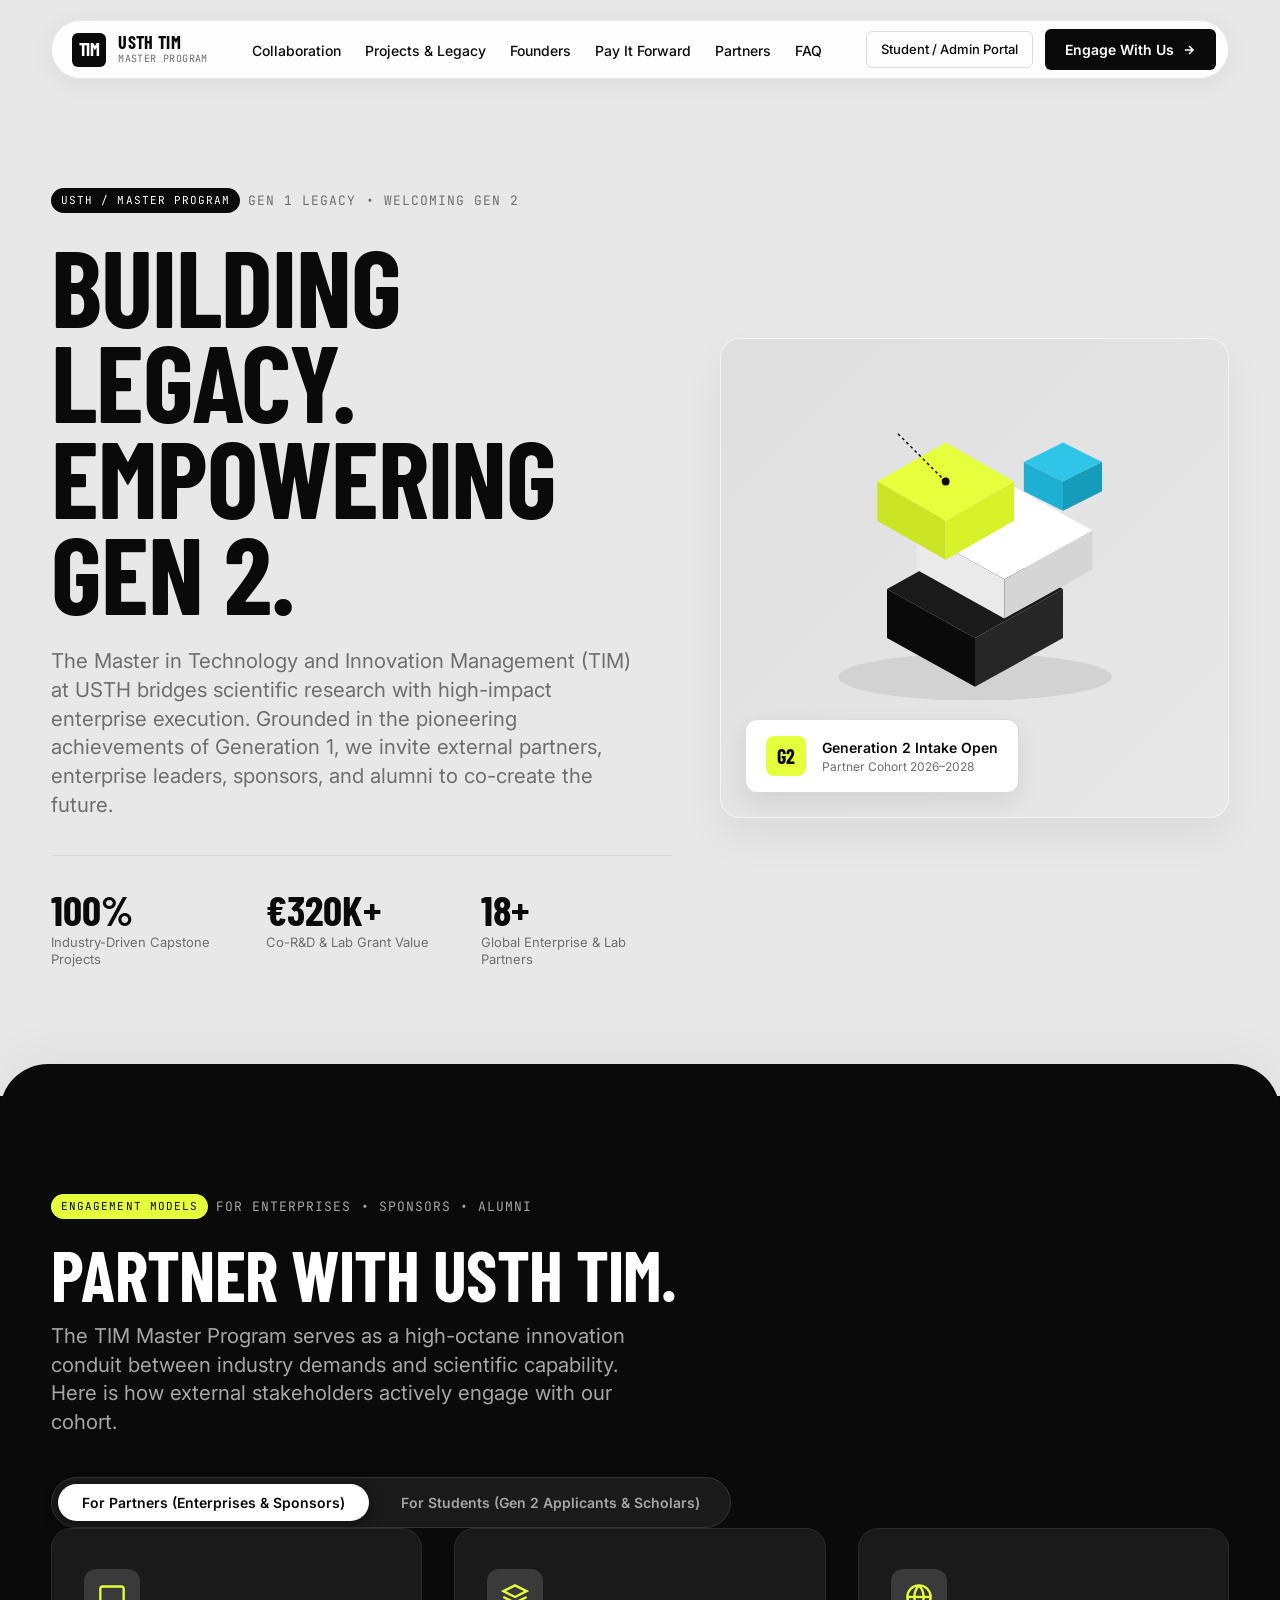
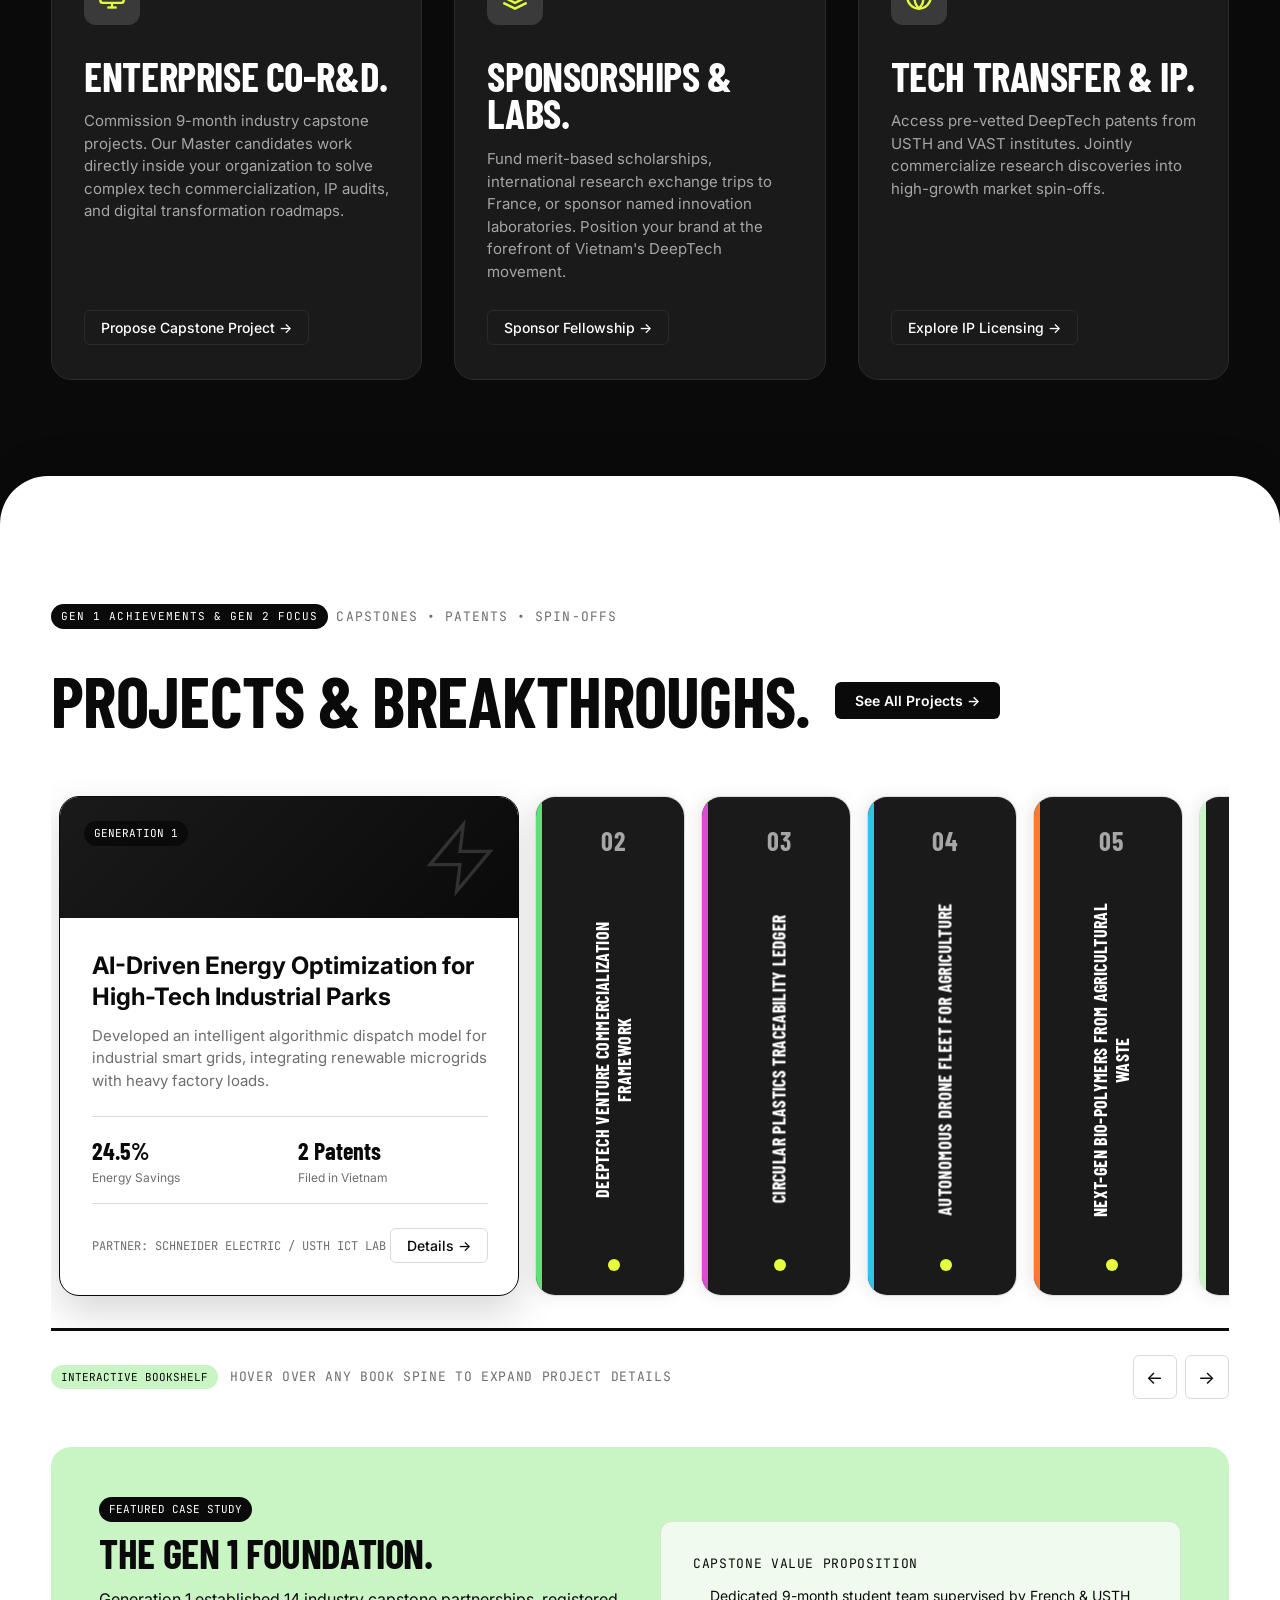
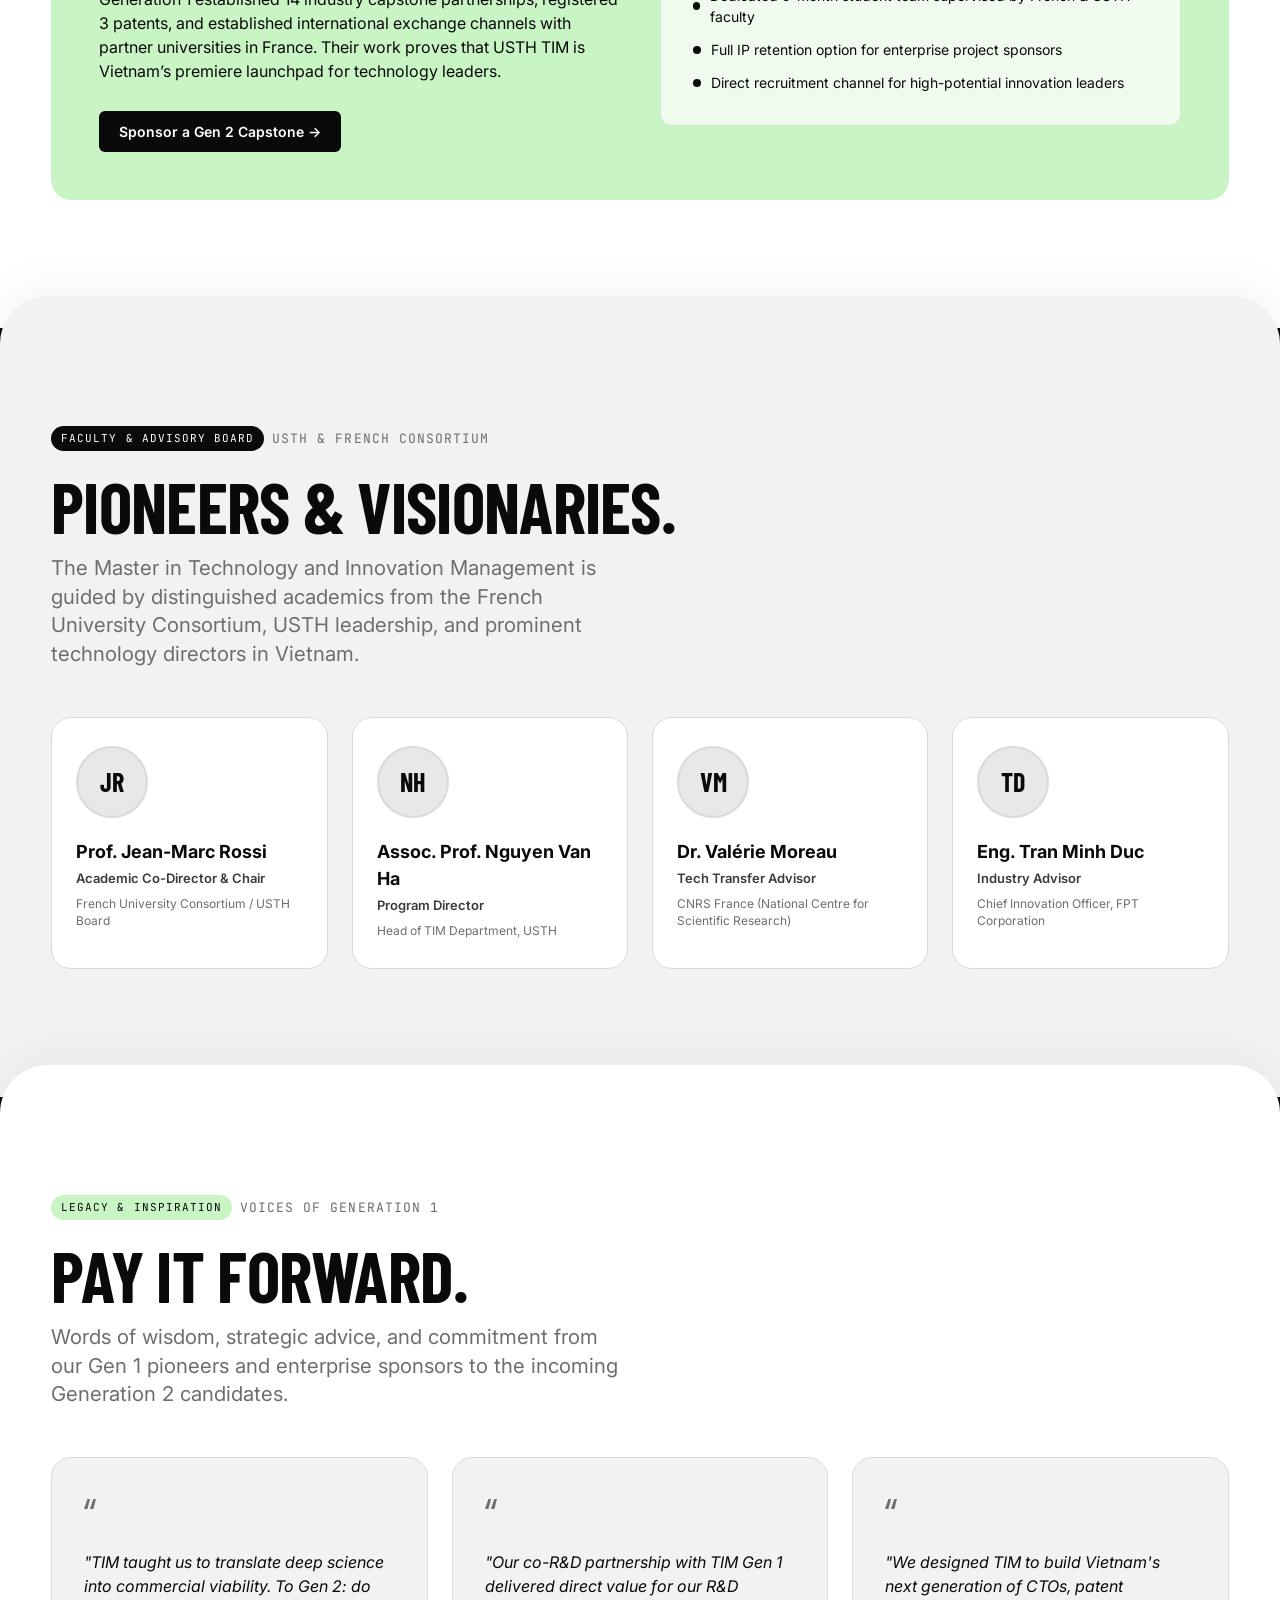
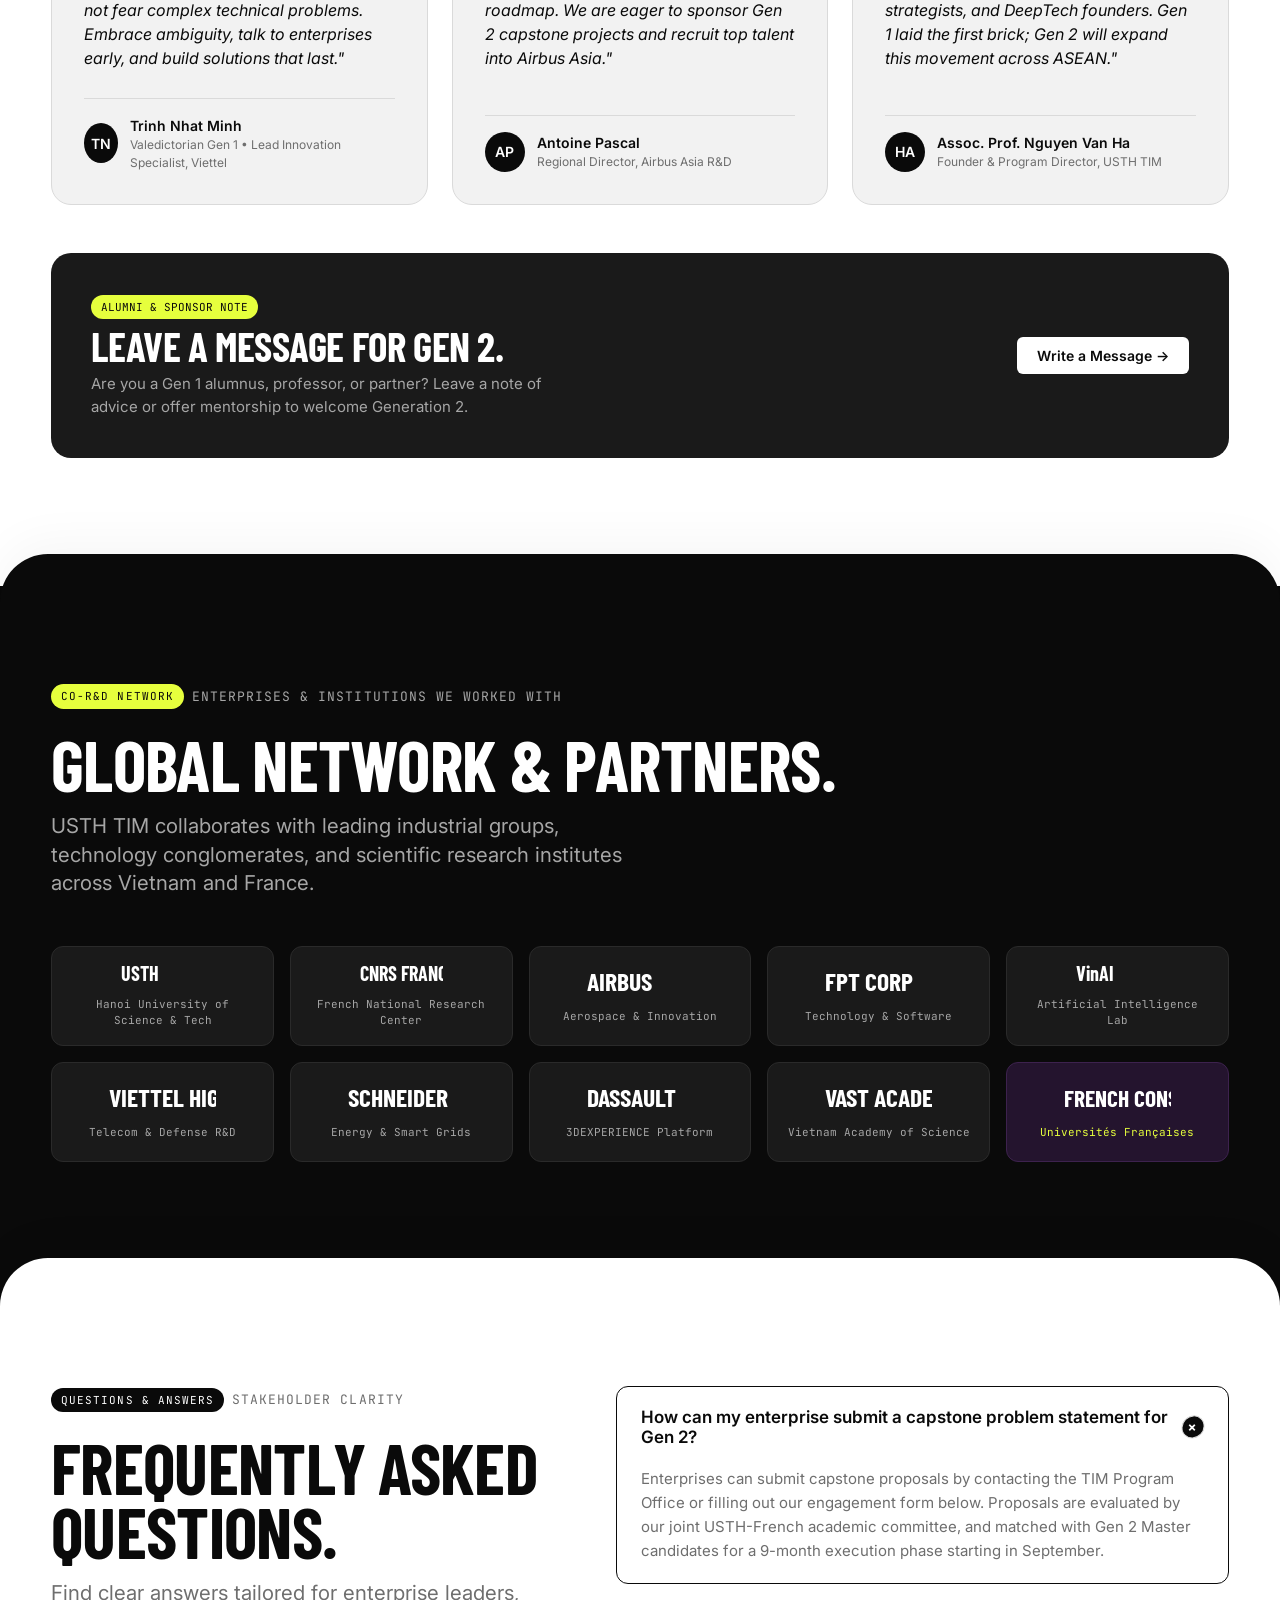
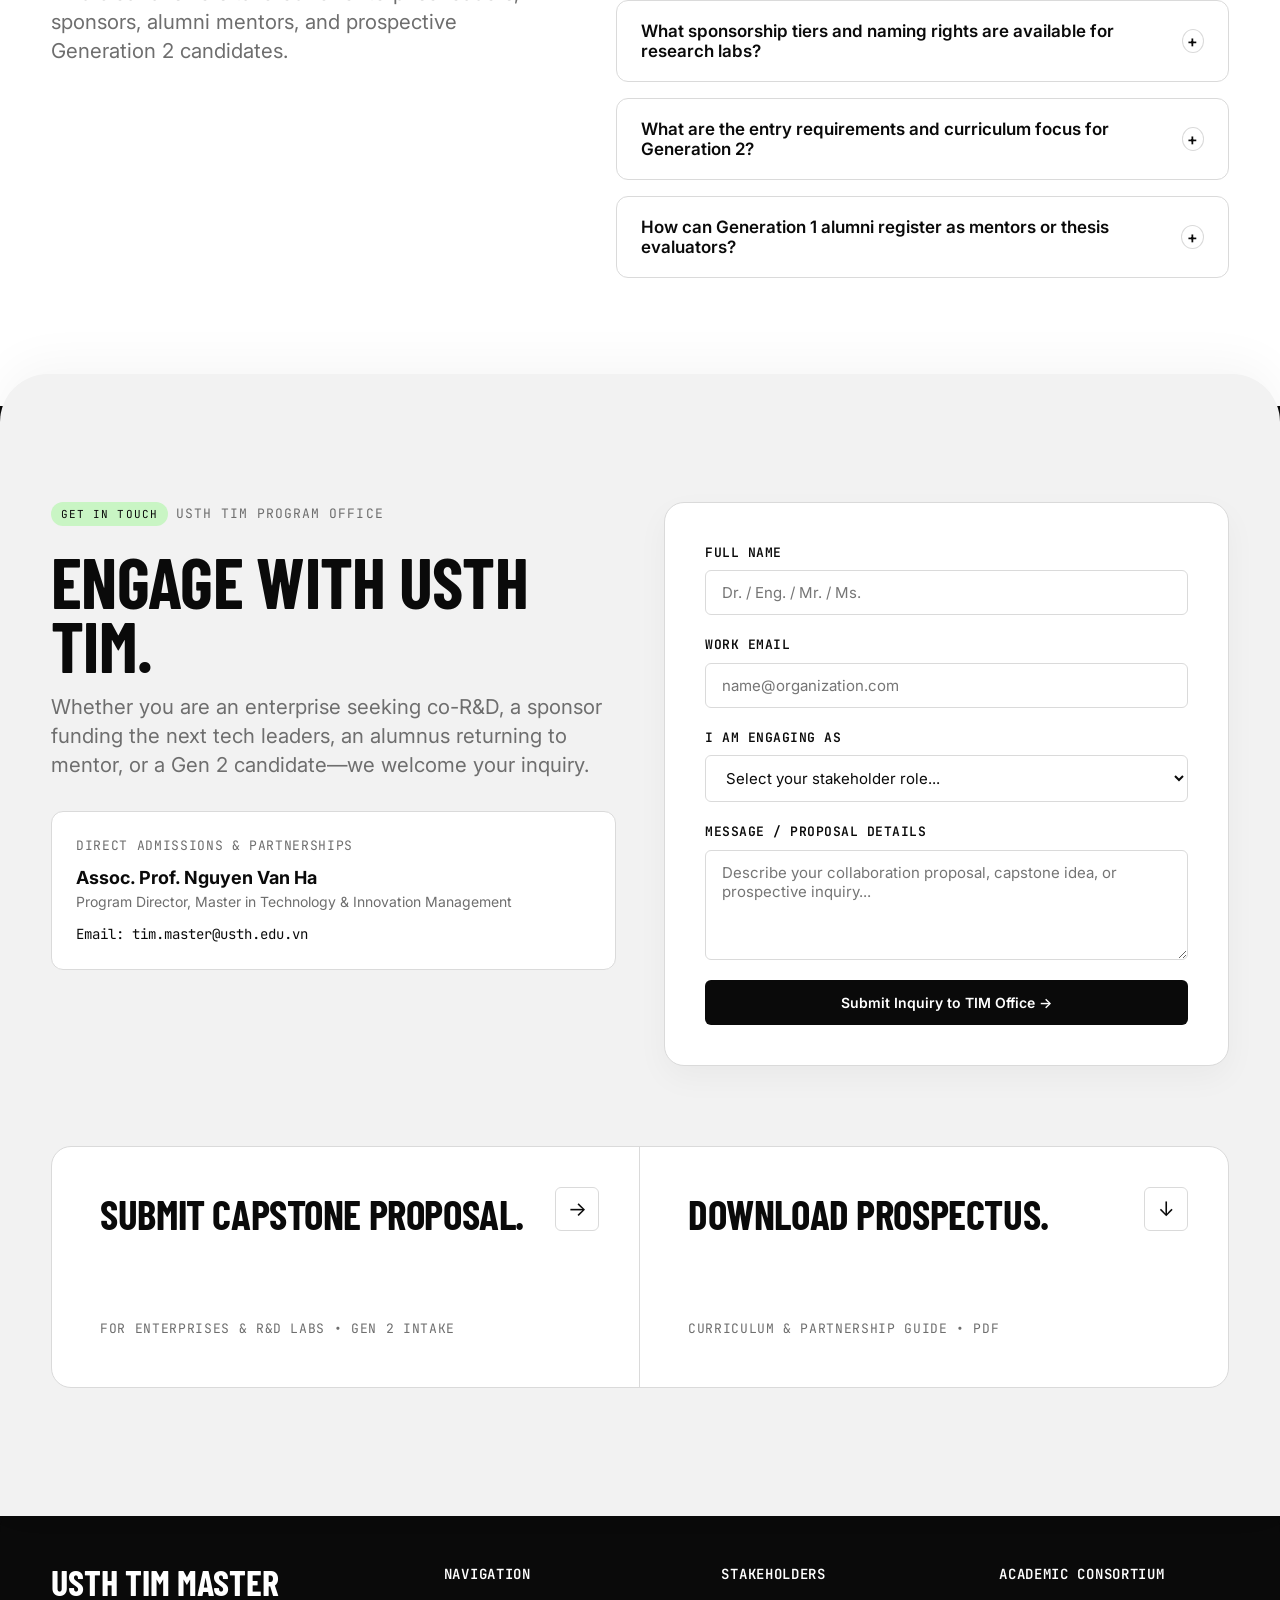
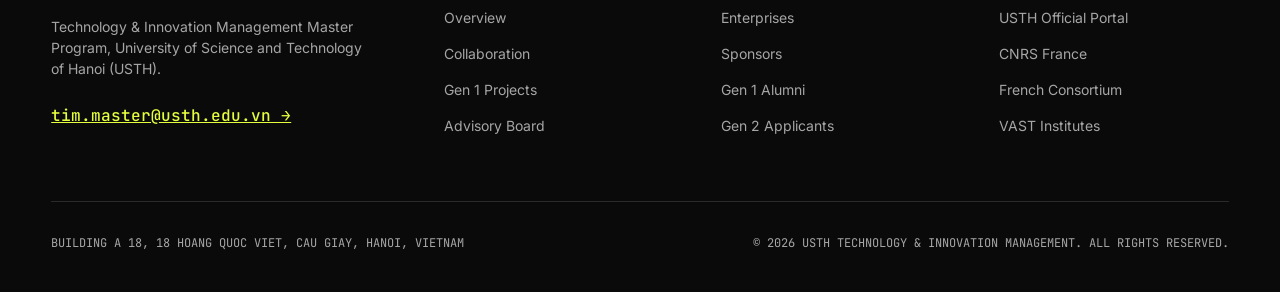
==== index.html @ 2256e933 "Initial commit" ====
<!DOCTYPE html>
<html lang="en">
<head>
  <meta charset="UTF-8">
  <meta name="viewport" content="width=device-width, initial-scale=1.0">
  <title>Technology & Innovation Management (TIM) | USTH Master Program</title>
  <meta name="description" content="Official portfolio of the Master in Technology and Innovation Management (TIM) at University of Science and Technology of Hanoi (USTH). Honoring Gen 1 legacy and welcoming Gen 2 partners, enterprises, sponsors, and alumni.">
  
  <!-- Fonts -->
  <link rel="preconnect" href="https://fonts.googleapis.com">
  <link rel="preconnect" href="https://fonts.gstatic.com" crossorigin>
  <link href="https://fonts.googleapis.com/css2?family=Barlow+Condensed:wght@700&family=Inter:wght@400;500;600;700&family=JetBrains+Mono:wght@400;500&display=swap" rel="stylesheet">
  
  <!-- Stylesheet -->
  <link rel="stylesheet" href="styles.css">
</head>
<body>

  <!-- Floating Navigation Header -->
  <header class="header-nav" id="mainHeader">
    <div class="nav-container">
      <a href="#hero" class="nav-brand">
        <div class="nav-brand-logo">TIM</div>
        <div class="nav-brand-text">
          <span class="nav-brand-title">USTH TIM</span>
          <span class="nav-brand-sub">MASTER PROGRAM</span>
        </div>
      </a>

      <nav>
        <ul class="nav-links">
          <li><a href="#collaboration">Collaboration</a></li>
          <li><a href="#projects">Projects & Legacy</a></li>
          <li><a href="#founders">Founders</a></li>
          <li><a href="#pay-it-forward">Pay It Forward</a></li>
          <li><a href="#partners">Partners</a></li>
          <li><a href="#faq">FAQ</a></li>
        </ul>
      </nav>

      <div class="nav-right-actions" style="display: flex; align-items: center; gap: 12px;">
        <a href="/login" class="btn-outlined nav-portal-btn" id="portalLoginBtn" style="font-size: 13px; padding: 8px 14px;">
          <span>Student / Admin Portal</span>
        </a>

        <a href="#contact" class="btn-primary">
          <span>Engage With Us</span>
          <svg width="14" height="14" viewBox="0 0 24 24" fill="none" stroke="currentColor" stroke-width="2.5"><path d="M5 12h14M12 5l7 7-7 7"/></svg>
        </a>
      </div>

      <button class="nav-mobile-toggle" aria-label="Toggle Navigation">
        <span></span>
        <span></span>
        <span></span>
      </button>
    </div>
  </header>

  <main class="sheet-wrapper">

    <!-- ==========================================
         SECTION 1: HERO (Sheet Canvas)
         ========================================== -->
    <section class="sheet sheet-canvas" id="hero">
      <div class="container">
        <div class="hero-grid">
          <div class="hero-content">
            <div class="section-meta">
              <span class="badge-tag">USTH / MASTER PROGRAM</span>
              <span>GEN 1 LEGACY &bull; WELCOMING GEN 2</span>
            </div>

            <h1 class="display-xl hero-title">
              BUILDING LEGACY.<br>
              EMPOWERING GEN 2.
            </h1>

            <p class="lead-text hero-lead">
              The Master in Technology and Innovation Management (TIM) at USTH bridges scientific research with high-impact enterprise execution. Grounded in the pioneering achievements of Generation 1, we invite external partners, enterprise leaders, sponsors, and alumni to co-create the future.
            </p>

            <div class="hero-stats-row">
              <div class="stat-item">
                <span class="stat-number">100%</span>
                <span class="stat-label">Industry-Driven Capstone Projects</span>
              </div>
              <div class="stat-item">
                <span class="stat-number">€320K+</span>
                <span class="stat-label">Co-R&D & Lab Grant Value</span>
              </div>
              <div class="stat-item">
                <span class="stat-number">18+</span>
                <span class="stat-label">Global Enterprise & Lab Partners</span>
              </div>
            </div>
          </div>

          <!-- Hero 3D Graphic Canvas / Visual Render -->
          <div class="hero-visual-wrapper">
            <div class="hero-visual-card">
              <div class="hero-art-container">
                <svg width="340" height="340" viewBox="0 0 400 400" fill="none" xmlns="http://www.w3.org/2000/svg">
                  <!-- Abstract 3D Isometric Geometric Composition -->
                  <g transform="translate(200, 190) scale(1.15)">
                    <!-- Base Shadow -->
                    <ellipse cx="0" cy="110" rx="140" ry="24" fill="#D2D2D2"/>
                    
                    <!-- Cube 1 (Dark Ink Base) -->
                    <path d="M-90 20 L0 70 L90 20 L0 -30 Z" fill="#1A1A1A"/>
                    <path d="M-90 20 L0 70 L0 120 L-90 70 Z" fill="#0A0A0A"/>
                    <path d="M0 70 L90 20 L90 70 L0 120 Z" fill="#262626"/>

                    <!-- Cube 2 (Mid White Layer) -->
                    <path d="M-60 -40 L30 10 L120 -40 L30 -90 Z" fill="#FFFFFF"/>
                    <path d="M-60 -40 L30 10 L30 50 L-60 0 Z" fill="#EAEAEA"/>
                    <path d="M30 10 L120 -40 L120 0 L30 50 Z" fill="#D5D5D5"/>

                    <!-- Accent Cube 3 (Signal Neon Highlight) -->
                    <path d="M-100 -90 L-30 -50 L40 -90 L-30 -130 Z" fill="#E6FF3D"/>
                    <path d="M-100 -90 L-30 -50 L-30 -10 L-100 -50 Z" fill="#CBE524"/>
                    <path d="M-30 -50 L40 -90 L40 -50 L-30 -10 Z" fill="#D8F22A"/>

                    <!-- Small Accent Sphere/Cube (Cyan Render Accent) -->
                    <path d="M50 -110 L90 -90 L130 -110 L90 -130 Z" fill="#2EC5E8"/>
                    <path d="M50 -110 L90 -90 L90 -60 L50 -80 Z" fill="#1EB0D2"/>
                    <path d="M90 -90 L130 -110 L130 -80 L90 -60 Z" fill="#169CBB"/>

                    <!-- Floating Indicator Lines -->
                    <circle cx="-30" cy="-90" r="4" fill="#0A0A0A"/>
                    <line x1="-30" y1="-90" x2="-80" y2="-140" stroke="#0A0A0A" stroke-width="1.5" stroke-dasharray="3 3"/>
                  </g>
                </svg>
              </div>

              <div class="hero-floating-badge">
                <div class="badge-icon">G2</div>
                <div>
                  <div class="badge-text-title">Generation 2 Intake Open</div>
                  <div class="badge-text-sub">Partner Cohort 2026–2028</div>
                </div>
              </div>
            </div>
          </div>
        </div>
      </div>
    </section>

    <!-- ==========================================
         SECTION 2: COLLABORATION & PARTNERSHIP (Dark Sheet)
         ========================================== -->
    <section class="sheet sheet-dark" id="collaboration">
      <div class="container">
        <div class="collab-header">
          <div class="section-meta section-meta-dark">
            <span class="badge-tag badge-tag-signal">ENGAGEMENT MODELS</span>
            <span>FOR ENTERPRISES &bull; SPONSORS &bull; ALUMNI</span>
          </div>

          <h2 class="display-l">
            PARTNER WITH USTH TIM.
          </h2>

          <p class="lead-text lead-text-dark" style="margin-top: 16px;">
            The TIM Master Program serves as a high-octane innovation conduit between industry demands and scientific capability. Here is how external stakeholders actively engage with our cohort.
          </p>
        </div>

          <div class="collab-tabs-container">
            <div class="collab-tabs-wrapper">
              <button class="collab-tab-btn active" data-panel="collabPanelPartner">For Partners (Enterprises & Sponsors)</button>
              <button class="collab-tab-btn" data-panel="collabPanelStudent">For Students (Gen 2 Applicants & Scholars)</button>
            </div>
          </div>
        </div>

        <!-- Panel 1: For Partners -->
        <div class="collab-grid collab-panel" id="collabPanelPartner" style="display: grid;">
          <!-- Card 1 -->
          <div class="capability-card">
            <div>
              <div class="capability-icon-box">
                <svg width="28" height="28" viewBox="0 0 24 24" fill="none" stroke="currentColor" stroke-width="2"><rect x="2" y="3" width="20" height="14" rx="2"/><line x1="8" y1="21" x2="16" y2="21"/><line x1="12" y1="17" x2="12" y2="21"/></svg>
              </div>
              <h3 class="display-m capability-title">ENTERPRISE CO-R&D.</h3>
              <p class="capability-desc">
                Commission 9-month industry capstone projects. Our Master candidates work directly inside your organization to solve complex tech commercialization, IP audits, and digital transformation roadmaps.
              </p>
            </div>
            <div class="capability-action">
              <a href="#contact" class="btn-outlined btn-outlined-dark">Propose Capstone Project &rarr;</a>
            </div>
          </div>

          <!-- Card 2 -->
          <div class="capability-card">
            <div>
              <div class="capability-icon-box">
                <svg width="28" height="28" viewBox="0 0 24 24" fill="none" stroke="currentColor" stroke-width="2"><path d="M12 2L2 7l10 5 10-5-10-5zM2 17l10 5 10-5M2 12l10 5 10-5"/></svg>
              </div>
              <h3 class="display-m capability-title">SPONSORSHIPS & LABS.</h3>
              <p class="capability-desc">
                Fund merit-based scholarships, international research exchange trips to France, or sponsor named innovation laboratories. Position your brand at the forefront of Vietnam's DeepTech movement.
              </p>
            </div>
            <div class="capability-action">
              <a href="#contact" class="btn-outlined btn-outlined-dark">Sponsor Fellowship &rarr;</a>
            </div>
          </div>

          <!-- Card 3 -->
          <div class="capability-card">
            <div>
              <div class="capability-icon-box">
                <svg width="28" height="28" viewBox="0 0 24 24" fill="none" stroke="currentColor" stroke-width="2"><circle cx="12" cy="12" r="10"/><path d="M12 2a14.5 14.5 0 0 0 0 20 14.5 14.5 0 0 0 0-20"/><line x1="2" y1="12" x2="22" y2="12"/></svg>
              </div>
              <h3 class="display-m capability-title">TECH TRANSFER & IP.</h3>
              <p class="capability-desc">
                Access pre-vetted DeepTech patents from USTH and VAST institutes. Jointly commercialize research discoveries into high-growth market spin-offs.
              </p>
            </div>
            <div class="capability-action">
              <a href="#contact" class="btn-outlined btn-outlined-dark">Explore IP Licensing &rarr;</a>
            </div>
          </div>
        </div>

        <!-- Panel 2: For Students -->
        <div class="collab-grid collab-panel" id="collabPanelStudent" style="display: none;">
          <!-- Card 1 -->
          <div class="capability-card">
            <div>
              <div class="capability-icon-box" style="color: var(--mint);">
                <svg width="28" height="28" viewBox="0 0 24 24" fill="none" stroke="currentColor" stroke-width="2"><path d="M22 10v6M2 10l10-5 10 5-10 5z"/><path d="M6 12v5c3 3 9 3 12 0v-5"/></svg>
              </div>
              <h3 class="display-m capability-title">FRENCH DUAL CURRICULUM.</h3>
              <p class="capability-desc">
                Study a 2-year Master of Science taught 100% in English by world-class professors from USTH and the French University Consortium, with exchange semesters in France.
              </p>
            </div>
            <div class="capability-action">
              <a href="#contact" class="btn-outlined btn-outlined-dark">View Gen 2 Curriculum &rarr;</a>
            </div>
          </div>

          <!-- Card 2 -->
          <div class="capability-card">
            <div>
              <div class="capability-icon-box" style="color: var(--mint);">
                <svg width="28" height="28" viewBox="0 0 24 24" fill="none" stroke="currentColor" stroke-width="2"><rect x="2" y="7" width="20" height="14" rx="2" ry="2"/><path d="M16 21V5a2 2 0 0 0-2-2h-4a2 2 0 0 0-2 2v16"/></svg>
              </div>
              <h3 class="display-m capability-title">9-MONTH PAID CAPSTONE.</h3>
              <p class="capability-desc">
                Gain real industrial execution experience. Every Master candidate is placed inside a partner enterprise (Airbus, VinAI, Viettel, Schneider) with competitive stipend & thesis support.
              </p>
            </div>
            <div class="capability-action">
              <a href="#contact" class="btn-outlined btn-outlined-dark">Apply for Gen 2 Intake &rarr;</a>
            </div>
          </div>

          <!-- Card 3 -->
          <div class="capability-card">
            <div>
              <div class="capability-icon-box" style="color: var(--mint);">
                <svg width="28" height="28" viewBox="0 0 24 24" fill="none" stroke="currentColor" stroke-width="2"><path d="M17 21v-2a4 4 0 0 0-4-4H5a4 4 0 0 0-4 4v2"/><circle cx="9" cy="7" r="4"/><path d="M23 21v-2a4 4 0 0 0-3-3.87"/><path d="M16 3.13a4 4 0 0 1 0 7.75"/></svg>
              </div>
              <h3 class="display-m capability-title">GEN 1 MENTOR NETWORK.</h3>
              <p class="capability-desc">
                Receive 1-on-1 guidance from Gen 1 pioneers who are now Senior Innovation Managers, CTOs, and DeepTech Spin-off Founders across ASEAN.
              </p>
            </div>
            <div class="capability-action">
              <a href="#pay-it-forward" class="btn-outlined btn-outlined-dark">Connect With Alumni &rarr;</a>
            </div>
          </div>
        </div>
      </div>
    </section>

    <!-- ==========================================
         SECTION 3: PROJECTS & ACHIEVEMENTS (Surface Sheet)
         ========================================== -->
    <section class="sheet sheet-surface" id="projects">
      <div class="container">
        <div class="projects-header">
          <div class="section-meta">
            <span class="badge-tag">GEN 1 ACHIEVEMENTS & GEN 2 FOCUS</span>
            <span>CAPSTONES &bull; PATENTS &bull; SPIN-OFFS</span>
          </div>

          <div class="projects-top-bar">
            <div class="title-with-btn">
              <h2 class="display-l">PROJECTS & BREAKTHROUGHS.</h2>
              <button class="btn-primary" id="seeAllProjectsBtn">See All Projects &rarr;</button>
            </div>
          </div>
        </div>

        <div class="bookshelf-wrapper">
          <div class="bookshelf-carousel" id="projectsCarousel">
            <!-- Spine Card 1 (Open by default) -->
            <div class="spine-card spine-card-1 expanded">
              <div class="spine-collapsed-view">
                <span class="spine-num">01</span>
                <span class="spine-title-vertical">AI-DRIVEN ENERGY OPTIMIZATION FOR INDUSTRIAL PARKS</span>
                <span class="spine-badge-dot"></span>
              </div>
              <div class="spine-expanded-content">
                <div class="project-banner project-banner-1">
                  <span class="badge-tag project-gen-pill">GENERATION 1</span>
                  <div class="project-banner-graphic">
                    <svg width="80" height="80" viewBox="0 0 24 24" fill="none" stroke="currentColor" stroke-width="1"><path d="M13 2L3 14h9l-1 8 10-12h-9l1-8z"/></svg>
                  </div>
                </div>
                <div class="project-body">
                  <h3 class="project-title">AI-Driven Energy Optimization for High-Tech Industrial Parks</h3>
                  <p class="project-desc">
                    Developed an intelligent algorithmic dispatch model for industrial smart grids, integrating renewable microgrids with heavy factory loads.
                  </p>
                  
                  <div class="project-metrics-grid">
                    <div>
                      <div class="p-metric-val">24.5%</div>
                      <div class="p-metric-lbl">Energy Savings</div>
                    </div>
                    <div>
                      <div class="p-metric-val">2 Patents</div>
                      <div class="p-metric-lbl">Filed in Vietnam</div>
                    </div>
                  </div>

                  <div class="project-footer">
                    <span class="partner-tag">PARTNER: SCHNEIDER ELECTRIC / USTH ICT LAB</span>
                    <button class="btn-outlined open-modal-btn" data-project="p1">Details &rarr;</button>
                  </div>
                </div>
              </div>
            </div>

            <!-- Spine Card 2 -->
            <div class="spine-card spine-card-2">
              <div class="spine-collapsed-view">
                <span class="spine-num">02</span>
                <span class="spine-title-vertical">DEEPTECH VENTURE COMMERCIALIZATION FRAMEWORK</span>
                <span class="spine-badge-dot"></span>
              </div>
              <div class="spine-expanded-content">
                <div class="project-banner project-banner-2">
                  <span class="badge-tag project-gen-pill">GENERATION 1</span>
                  <div class="project-banner-graphic">
                    <svg width="80" height="80" viewBox="0 0 24 24" fill="none" stroke="currentColor" stroke-width="1"><polygon points="12 2 2 7 12 12 22 7 12 2"/><polyline points="2 17 12 22 22 17"/><polyline points="2 12 12 17 22 12"/></svg>
                  </div>
                </div>
                <div class="project-body">
                  <h3 class="project-title">DeepTech Venture Commercialization Framework for VAST Research</h3>
                  <p class="project-desc">
                    Created a standardized tech transfer valuation and license structuring framework for early-stage materials science spin-offs from VAST institutes.
                  </p>
                  
                  <div class="project-metrics-grid">
                    <div>
                      <div class="p-metric-val">$150,000</div>
                      <div class="p-metric-lbl">Seed Funding Raised</div>
                    </div>
                    <div>
                      <div class="p-metric-val">3 Spin-offs</div>
                      <div class="p-metric-lbl">Structured & Launched</div>
                    </div>
                  </div>

                  <div class="project-footer">
                    <span class="partner-tag">PARTNER: VINAI & VAST ACADEMY</span>
                    <button class="btn-outlined open-modal-btn" data-project="p2">Details &rarr;</button>
                  </div>
                </div>
              </div>
            </div>

            <!-- Spine Card 3 -->
            <div class="spine-card spine-card-3">
              <div class="spine-collapsed-view">
                <span class="spine-num">03</span>
                <span class="spine-title-vertical">CIRCULAR PLASTICS TRACEABILITY LEDGER</span>
                <span class="spine-badge-dot"></span>
              </div>
              <div class="spine-expanded-content">
                <div class="project-banner project-banner-3">
                  <span class="badge-tag project-gen-pill">GENERATION 1</span>
                  <div class="project-banner-graphic">
                    <svg width="80" height="80" viewBox="0 0 24 24" fill="none" stroke="currentColor" stroke-width="1"><rect x="2" y="7" width="20" height="14" rx="2" ry="2"/><path d="M16 21V5a2 2 0 0 0-2-2h-4a2 2 0 0 0-2 2v16"/></svg>
                  </div>
                </div>
                <div class="project-body">
                  <h3 class="project-title">Circular Plastics Traceability & Supply Chain Ledger</h3>
                  <p class="project-desc">
                    Architected an end-to-end QR/RFID digital passport system to trace post-consumer recycled plastic streams across FMCG supply chains.
                  </p>
                  
                  <div class="project-metrics-grid">
                    <div>
                      <div class="p-metric-val">4 Pilots</div>
                      <div class="p-metric-lbl">Deployed in FMCG Plants</div>
                    </div>
                    <div>
                      <div class="p-metric-val">100%</div>
                      <div class="p-metric-lbl">Audit Transparency</div>
                    </div>
                  </div>

                  <div class="project-footer">
                    <span class="partner-tag">PARTNER: UNILEVER VIETNAM</span>
                    <button class="btn-outlined open-modal-btn" data-project="p3">Details &rarr;</button>
                  </div>
                </div>
              </div>
            </div>

            <!-- Spine Card 4 -->
            <div class="spine-card spine-card-4">
              <div class="spine-collapsed-view">
                <span class="spine-num">04</span>
                <span class="spine-title-vertical">AUTONOMOUS DRONE FLEET FOR AGRICULTURE</span>
                <span class="spine-badge-dot spine-badge-dot-signal"></span>
              </div>
              <div class="spine-expanded-content">
                <div class="project-banner project-banner-4">
                  <span class="badge-tag badge-tag-mint project-gen-pill">GEN 2 FOCUS AREA</span>
                  <div class="project-banner-graphic">
                    <svg width="80" height="80" viewBox="0 0 24 24" fill="none" stroke="currentColor" stroke-width="1"><circle cx="12" cy="12" r="10"/><path d="M12 2a14.5 14.5 0 0 0 0 20 14.5 14.5 0 0 0 0-20"/><line x1="2" y1="12" x2="22" y2="12"/></svg>
                  </div>
                </div>
                <div class="project-body">
                  <h3 class="project-title">Autonomous Drone Fleet Management for Precision Agriculture</h3>
                  <p class="project-desc">
                    Target Gen 2 Capstone: Building a low-latency edge AI aerial survey system for crop health diagnostics in collaboration with USTH-CNRS Joint Lab.
                  </p>
                  
                  <div class="project-metrics-grid">
                    <div>
                      <div class="p-metric-val">OPEN</div>
                      <div class="p-metric-lbl">Enterprise Co-Sponsorship</div>
                    </div>
                    <div>
                      <div class="p-metric-val">2026-2027</div>
                      <div class="p-metric-lbl">Gen 2 Execution</div>
                    </div>
                  </div>

                  <div class="project-footer">
                    <span class="partner-tag">PARTNER: USTH & CNRS JOINT LAB</span>
                    <button class="btn-outlined open-modal-btn" data-project="p4">Details &rarr;</button>
                  </div>
                </div>
              </div>
            </div>

            <!-- Spine Card 5 -->
            <div class="spine-card spine-card-5">
              <div class="spine-collapsed-view">
                <span class="spine-num">05</span>
                <span class="spine-title-vertical">NEXT-GEN BIO-POLYMERS FROM AGRICULTURAL WASTE</span>
                <span class="spine-badge-dot"></span>
              </div>
              <div class="spine-expanded-content">
                <div class="project-banner project-banner-2">
                  <span class="badge-tag project-gen-pill">GENERATION 1</span>
                  <div class="project-banner-graphic">
                    <svg width="80" height="80" viewBox="0 0 24 24" fill="none" stroke="currentColor" stroke-width="1"><path d="M12 22s8-4 8-10V5l-8-3-8 3v7c0 6 8 10 8 10z"/></svg>
                  </div>
                </div>
                <div class="project-body">
                  <h3 class="project-title">Next-Gen Bio-Polymers from Agricultural Waste Streams</h3>
                  <p class="project-desc">
                    Scaled a green chemistry extraction protocol converting rice husk ash into bio-silica nanocomposites for eco-friendly electronics packaging.
                  </p>
                  
                  <div class="project-metrics-grid">
                    <div>
                      <div class="p-metric-val">3 Patents</div>
                      <div class="p-metric-lbl">International PCT Filings</div>
                    </div>
                    <div>
                      <div class="p-metric-val">€80,000</div>
                      <div class="p-metric-lbl">France R&D Grant</div>
                    </div>
                  </div>

                  <div class="project-footer">
                    <span class="partner-tag">PARTNER: CNRS & USTH GREEN LAB</span>
                    <button class="btn-outlined open-modal-btn" data-project="p5">Details &rarr;</button>
                  </div>
                </div>
              </div>
            </div>

            <!-- Spine Card 6 -->
            <div class="spine-card spine-card-6">
              <div class="spine-collapsed-view">
                <span class="spine-num">06</span>
                <span class="spine-title-vertical">QUANTUM-SAFE ENCRYPTION FOR SMART GRIDS</span>
                <span class="spine-badge-dot spine-badge-dot-signal"></span>
              </div>
              <div class="spine-expanded-content">
                <div class="project-banner project-banner-1">
                  <span class="badge-tag badge-tag-mint project-gen-pill">GEN 2 FOCUS AREA</span>
                  <div class="project-banner-graphic">
                    <svg width="80" height="80" viewBox="0 0 24 24" fill="none" stroke="currentColor" stroke-width="1"><rect x="3" y="11" width="18" height="11" rx="2" ry="2"/><path d="M7 11V7a5 5 0 0 1 10 0v4"/></svg>
                  </div>
                </div>
                <div class="project-body">
                  <h3 class="project-title">Quantum-Safe Encryption for Smart Grid Infrastructure</h3>
                  <p class="project-desc">
                    Target Gen 2 Capstone: Implementing post-quantum cryptographic primitives on industrial SCADA networks in partnership with Viettel High Tech.
                  </p>
                  
                  <div class="project-metrics-grid">
                    <div>
                      <div class="p-metric-val">OPEN</div>
                      <div class="p-metric-lbl">Enterprise Co-Sponsorship</div>
                    </div>
                    <div>
                      <div class="p-metric-val">2026-2027</div>
                      <div class="p-metric-lbl">Gen 2 Execution</div>
                    </div>
                  </div>

                  <div class="project-footer">
                    <span class="partner-tag">PARTNER: VIETTEL HIGH TECH</span>
                    <button class="btn-outlined open-modal-btn" data-project="p6">Details &rarr;</button>
                  </div>
                </div>
              </div>
            </div>

          </div>

          <!-- Bottom Arrow Controls Under Carousel -->
          <div class="carousel-bottom-controls">
            <div class="bookshelf-hint">
              <span class="badge-tag badge-tag-mint">INTERACTIVE BOOKSHELF</span>
              <span class="mono-text" style="color: var(--muted);">Hover over any book spine to expand project details</span>
            </div>
            <div class="carousel-nav-btns">
              <button class="carousel-arrow-btn" id="prevProjectBtn" aria-label="Previous Project">&larr;</button>
              <button class="carousel-arrow-btn" id="nextProjectBtn" aria-label="Next Project">&rarr;</button>
            </div>
          </div>
        </div>

        <!-- Featured Mint Slide Panel -->
        <div class="featured-mint-card">
          <div>
            <span class="badge-tag" style="background: var(--ink); color: var(--on-ink); margin-bottom: 12px; display: inline-block;">FEATURED CASE STUDY</span>
            <h3 class="display-m mint-content-title">THE GEN 1 FOUNDATION.</h3>
            <p class="mint-content-text">
              Generation 1 established 14 industry capstone partnerships, registered 3 patents, and established international exchange channels with partner universities in France. Their work proves that USTH TIM is Vietnam’s premiere launchpad for technology leaders.
            </p>
            <a href="#contact" class="btn-primary">Sponsor a Gen 2 Capstone &rarr;</a>
          </div>

          <div style="background: rgba(255,255,255,0.7); padding: 32px; border-radius: var(--radius-tile); border: 1px solid rgba(0,0,0,0.1);">
            <div class="mono-text" style="color: var(--ink); margin-bottom: 12px;">CAPSTONE VALUE PROPOSITION</div>
            <ul style="list-style: none; display: flex; flex-direction: column; gap: 12px; font-size: 14px; color: var(--ink);">
              <li style="display: flex; gap: 10px; align-items: center;">
                <span style="width: 8px; height: 8px; background: var(--ink); border-radius: 50%;"></span>
                Dedicated 9-month student team supervised by French & USTH faculty
              </li>
              <li style="display: flex; gap: 10px; align-items: center;">
                <span style="width: 8px; height: 8px; background: var(--ink); border-radius: 50%;"></span>
                Full IP retention option for enterprise project sponsors
              </li>
              <li style="display: flex; gap: 10px; align-items: center;">
                <span style="width: 8px; height: 8px; background: var(--ink); border-radius: 50%;"></span>
                Direct recruitment channel for high-potential innovation leaders
              </li>
            </ul>
          </div>
        </div>

      </div>
    </section>

    <!-- ==========================================
         SECTION 4: FOUNDERS & ADVISORS (Canvas Soft Sheet)
         ========================================== -->
    <section class="sheet sheet-canvas-soft" id="founders">
      <div class="container">
        <div class="section-meta">
          <span class="badge-tag">FACULTY & ADVISORY BOARD</span>
          <span>USTH & FRENCH CONSORTIUM</span>
        </div>

        <h2 class="display-l">PIONEERS & VISIONARIES.</h2>

        <p class="lead-text" style="margin-top: 16px;">
          The Master in Technology and Innovation Management is guided by distinguished academics from the French University Consortium, USTH leadership, and prominent technology directors in Vietnam.
        </p>

        <div class="founders-grid">
          <!-- Founder 1 -->
          <div class="advisor-card">
            <div class="advisor-avatar-box">JR</div>
            <h3 class="advisor-name">Prof. Jean-Marc Rossi</h3>
            <div class="advisor-role">Academic Co-Director & Chair</div>
            <div class="advisor-affil">French University Consortium / USTH Board</div>
          </div>

          <!-- Founder 2 -->
          <div class="advisor-card">
            <div class="advisor-avatar-box">NH</div>
            <h3 class="advisor-name">Assoc. Prof. Nguyen Van Ha</h3>
            <div class="advisor-role">Program Director</div>
            <div class="advisor-affil">Head of TIM Department, USTH</div>
          </div>

          <!-- Founder 3 -->
          <div class="advisor-card">
            <div class="advisor-avatar-box">VM</div>
            <h3 class="advisor-name">Dr. Valérie Moreau</h3>
            <div class="advisor-role">Tech Transfer Advisor</div>
            <div class="advisor-affil">CNRS France (National Centre for Scientific Research)</div>
          </div>

          <!-- Founder 4 -->
          <div class="advisor-card">
            <div class="advisor-avatar-box">TD</div>
            <h3 class="advisor-name">Eng. Tran Minh Duc</h3>
            <div class="advisor-role">Industry Advisor</div>
            <div class="advisor-affil">Chief Innovation Officer, FPT Corporation</div>
          </div>
        </div>
      </div>
    </section>

    <!-- ==========================================
         SECTION 5: PAY IT FORWARD MESSAGES (Surface Sheet)
         ========================================== -->
    <section class="sheet sheet-surface" id="pay-it-forward">
      <div class="container">
        <div class="messages-header">
          <div class="section-meta">
            <span class="badge-tag badge-tag-mint">LEGACY & INSPIRATION</span>
            <span>VOICES OF GENERATION 1</span>
          </div>

          <h2 class="display-l">PAY IT FORWARD.</h2>
          <p class="lead-text" style="margin-top: 16px;">
            Words of wisdom, strategic advice, and commitment from our Gen 1 pioneers and enterprise sponsors to the incoming Generation 2 candidates.
          </p>
        </div>

        <div class="messages-carousel">
          <!-- Quote 1 -->
          <div class="quote-card">
            <div>
              <div class="quote-icon">&ldquo;</div>
              <p class="quote-text">
                "TIM taught us to translate deep science into commercial viability. To Gen 2: do not fear complex technical problems. Embrace ambiguity, talk to enterprises early, and build solutions that last."
              </p>
            </div>
            <div class="quote-author">
              <div class="author-avatar">TN</div>
              <div>
                <div class="author-name">Trinh Nhat Minh</div>
                <div class="author-sub">Valedictorian Gen 1 &bull; Lead Innovation Specialist, Viettel</div>
              </div>
            </div>
          </div>

          <!-- Quote 2 -->
          <div class="quote-card">
            <div>
              <div class="quote-icon">&ldquo;</div>
              <p class="quote-text">
                "Our co-R&D partnership with TIM Gen 1 delivered direct value for our R&D roadmap. We are eager to sponsor Gen 2 capstone projects and recruit top talent into Airbus Asia."
              </p>
            </div>
            <div class="quote-author">
              <div class="author-avatar">AP</div>
              <div>
                <div class="author-name">Antoine Pascal</div>
                <div class="author-sub">Regional Director, Airbus Asia R&D</div>
              </div>
            </div>
          </div>

          <!-- Quote 3 -->
          <div class="quote-card">
            <div>
              <div class="quote-icon">&ldquo;</div>
              <p class="quote-text">
                "We designed TIM to build Vietnam's next generation of CTOs, patent strategists, and DeepTech founders. Gen 1 laid the first brick; Gen 2 will expand this movement across ASEAN."
              </p>
            </div>
            <div class="quote-author">
              <div class="author-avatar">HA</div>
              <div>
                <div class="author-name">Assoc. Prof. Nguyen Van Ha</div>
                <div class="author-sub">Founder & Program Director, USTH TIM</div>
              </div>
            </div>
          </div>
        </div>

        <!-- Pay it forward interactive element -->
        <div class="pay-forward-box">
          <div>
            <span class="badge-tag badge-tag-signal" style="margin-bottom: 8px; display: inline-block;">ALUMNI & SPONSOR NOTE</span>
            <h3 class="display-m" style="color: var(--on-ink);">LEAVE A MESSAGE FOR GEN 2.</h3>
            <p style="color: var(--muted-on-ink); font-size: 15px; max-width: 500px; margin-top: 8px;">
              Are you a Gen 1 alumnus, professor, or partner? Leave a note of advice or offer mentorship to welcome Generation 2.
            </p>
          </div>
          <button class="btn-primary btn-light" id="openNoteModalBtn">Write a Message &rarr;</button>
        </div>

      </div>
    </section>

    <!-- ==========================================
         SECTION 6: ENGAGED INSTITUTIONS & PARTNERS (Dark Sheet)
         ========================================== -->
    <section class="sheet sheet-dark" id="partners">
      <div class="container">
        <div class="partners-header">
          <div class="section-meta section-meta-dark">
            <span class="badge-tag badge-tag-signal">CO-R&D NETWORK</span>
            <span>ENTERPRISES & INSTITUTIONS WE WORKED WITH</span>
          </div>

          <h2 class="display-l">GLOBAL NETWORK & PARTNERS.</h2>

          <p class="lead-text lead-text-dark" style="margin-top: 16px;">
            USTH TIM collaborates with leading industrial groups, technology conglomerates, and scientific research institutes across Vietnam and France.
          </p>
        </div>

        <div class="logo-tiles-grid">
          <!-- Logo 1: USTH -->
          <div class="logo-tile">
            <svg class="logo-tile-svg" viewBox="0 0 100 30" fill="currentColor">
              <text x="0" y="22" font-family="Barlow Condensed" font-weight="700" font-size="24">USTH</text>
            </svg>
            <div class="logo-tile-name">Hanoi University of Science & Tech</div>
          </div>

          <!-- Logo 2: CNRS -->
          <div class="logo-tile">
            <svg class="logo-tile-svg" viewBox="0 0 100 30" fill="currentColor">
              <text x="0" y="22" font-family="Barlow Condensed" font-weight="700" font-size="24">CNRS FRANCE</text>
            </svg>
            <div class="logo-tile-name">French National Research Center</div>
          </div>

          <!-- Logo 3: AIRBUS -->
          <div class="logo-tile">
            <svg class="logo-tile-svg" viewBox="0 0 100 30" fill="currentColor">
              <text x="0" y="22" font-family="Barlow Condensed" font-weight="700" font-size="24">AIRBUS</text>
            </svg>
            <div class="logo-tile-name">Aerospace & Innovation</div>
          </div>

          <!-- Logo 4: FPT -->
          <div class="logo-tile">
            <svg class="logo-tile-svg" viewBox="0 0 100 30" fill="currentColor">
              <text x="0" y="22" font-family="Barlow Condensed" font-weight="700" font-size="24">FPT CORP</text>
            </svg>
            <div class="logo-tile-name">Technology & Software</div>
          </div>

          <!-- Logo 5: VinAI -->
          <div class="logo-tile">
            <svg class="logo-tile-svg" viewBox="0 0 100 30" fill="currentColor">
              <text x="0" y="22" font-family="Barlow Condensed" font-weight="700" font-size="24">VinAI</text>
            </svg>
            <div class="logo-tile-name">Artificial Intelligence Lab</div>
          </div>

          <!-- Logo 6: Viettel -->
          <div class="logo-tile">
            <svg class="logo-tile-svg" viewBox="0 0 100 30" fill="currentColor">
              <text x="0" y="22" font-family="Barlow Condensed" font-weight="700" font-size="24">VIETTEL HIGH TECH</text>
            </svg>
            <div class="logo-tile-name">Telecom & Defense R&D</div>
          </div>

          <!-- Logo 7: Schneider -->
          <div class="logo-tile">
            <svg class="logo-tile-svg" viewBox="0 0 100 30" fill="currentColor">
              <text x="0" y="22" font-family="Barlow Condensed" font-weight="700" font-size="24">SCHNEIDER</text>
            </svg>
            <div class="logo-tile-name">Energy & Smart Grids</div>
          </div>

          <!-- Logo 8: Dassault -->
          <div class="logo-tile">
            <svg class="logo-tile-svg" viewBox="0 0 100 30" fill="currentColor">
              <text x="0" y="22" font-family="Barlow Condensed" font-weight="700" font-size="24">DASSAULT</text>
            </svg>
            <div class="logo-tile-name">3DEXPERIENCE Platform</div>
          </div>

          <!-- Logo 9: VAST -->
          <div class="logo-tile">
            <svg class="logo-tile-svg" viewBox="0 0 100 30" fill="currentColor">
              <text x="0" y="22" font-family="Barlow Condensed" font-weight="700" font-size="24">VAST ACADEMY</text>
            </svg>
            <div class="logo-tile-name">Vietnam Academy of Science</div>
          </div>

          <!-- Logo 10: French Consortium -->
          <div class="logo-tile" style="background: #24142E; border-color: #3D224E;">
            <svg class="logo-tile-svg" viewBox="0 0 100 30" fill="#E6FF3D">
              <text x="0" y="22" font-family="Barlow Condensed" font-weight="700" font-size="22">FRENCH CONSORTIUM</text>
            </svg>
            <div class="logo-tile-name" style="color: var(--signal);">Universités Françaises</div>
          </div>
        </div>

      </div>
    </section>

    <!-- ==========================================
         SECTION 7: FREQUENTLY ASKED QUESTIONS (Surface Sheet)
         ========================================== -->
    <section class="sheet sheet-surface" id="faq">
      <div class="container">
        <div class="faq-grid">
          <div>
            <div class="section-meta">
              <span class="badge-tag">QUESTIONS & ANSWERS</span>
              <span>STAKEHOLDER CLARITY</span>
            </div>

            <h2 class="display-l">FREQUENTLY ASKED QUESTIONS.</h2>

            <p class="lead-text" style="margin-top: 16px;">
              Find clear answers tailored for enterprise leaders, sponsors, alumni mentors, and prospective Generation 2 candidates.
            </p>
          </div>

          <div class="faq-accordion">
            <!-- FAQ 1 -->
            <div class="faq-item active">
              <button class="faq-question">
                <span>How can my enterprise submit a capstone problem statement for Gen 2?</span>
                <span class="faq-icon">+</span>
              </button>
              <div class="faq-answer">
                Enterprises can submit capstone proposals by contacting the TIM Program Office or filling out our engagement form below. Proposals are evaluated by our joint USTH-French academic committee, and matched with Gen 2 Master candidates for a 9-month execution phase starting in September.
              </div>
            </div>

            <!-- FAQ 2 -->
            <div class="faq-item">
              <button class="faq-question">
                <span>What sponsorship tiers and naming rights are available for research labs?</span>
                <span class="faq-icon">+</span>
              </button>
              <div class="faq-answer">
                We offer three sponsorship tiers: Fellowship Sponsor (€5,000/student), Innovation Lab Sponsor (€25,000/year for equipment & co-branding), and Chair Sponsor (€50,000+ for multi-year co-R&D initiatives with full IP co-ownership options).
              </div>
            </div>

            <!-- FAQ 3 -->
            <div class="faq-item">
              <button class="faq-question">
                <span>What are the entry requirements and curriculum focus for Generation 2?</span>
                <span class="faq-icon">+</span>
              </button>
              <div class="faq-answer">
                Gen 2 applicants require a Bachelor degree in STEM, Engineering, Business, or Economics with demonstrated interest in technology management. The 2-year curriculum covers Technology Strategy, Intellectual Property & Patent Commercialization, Data-Driven Innovation, and a mandatory 6 to 9-month Master thesis/capstone.
              </div>
            </div>

            <!-- FAQ 4 -->
            <div class="faq-item">
              <button class="faq-question">
                <span>How can Generation 1 alumni register as mentors or thesis evaluators?</span>
                <span class="faq-icon">+</span>
              </button>
              <div class="faq-answer">
                Gen 1 alumni can join the TIM Alumni Advisory Circle by submitting the "Pay It Forward" contact form. Alumni mentors receive invitations to guest lecture, review capstone midterms, and sit on final defense panels alongside French professors.
              </div>
            </div>
          </div>
        </div>
      </div>
    </section>

    <!-- ==========================================
         SECTION 8: CONTACT & CTA BAND (Canvas Soft Sheet)
         ========================================== -->
    <section class="sheet sheet-canvas-soft" id="contact">
      <div class="container">
        <div class="contact-container">
          <div class="contact-info">
            <div class="section-meta">
              <span class="badge-tag badge-tag-mint">GET IN TOUCH</span>
              <span>USTH TIM PROGRAM OFFICE</span>
            </div>

            <h2 class="display-l">ENGAGE WITH USTH TIM.</h2>

            <p class="lead-text" style="margin-top: 16px; margin-bottom: 32px;">
              Whether you are an enterprise seeking co-R&D, a sponsor funding the next tech leaders, an alumnus returning to mentor, or a Gen 2 candidate—we welcome your inquiry.
            </p>

            <div style="background: var(--surface); padding: 24px; border-radius: var(--radius-tile); border: 1px solid var(--hairline); margin-bottom: 24px;">
              <div class="mono-text" style="color: var(--muted); margin-bottom: 8px;">DIRECT ADMISSIONS & PARTNERSHIPS</div>
              <div style="font-size: 18px; font-weight: 700; color: var(--ink);">Assoc. Prof. Nguyen Van Ha</div>
              <div style="font-size: 14px; color: var(--muted);">Program Director, Master in Technology & Innovation Management</div>
              <div style="font-family: var(--font-mono); font-size: 14px; color: var(--ink); margin-top: 12px;">Email: tim.master@usth.edu.vn</div>
            </div>
          </div>

          <div class="contact-form-card">
            <form id="engagementForm">
              <div class="form-group">
                <label class="form-label" for="fullName">Full Name</label>
                <input type="text" id="fullName" class="form-input" placeholder="Dr. / Eng. / Mr. / Ms." required>
              </div>

              <div class="form-group">
                <label class="form-label" for="email">Work Email</label>
                <input type="email" id="email" class="form-input" placeholder="name@organization.com" required>
              </div>

              <div class="form-group">
                <label class="form-label" for="userRole">I Am Engaging As</label>
                <select id="userRole" class="form-select" required>
                  <option value="" disabled selected>Select your stakeholder role...</option>
                  <option value="enterprise">Enterprise / Industry Partner (Co-R&D / Capstone)</option>
                  <option value="sponsor">Sponsor / Philanthropist (Scholarship / Lab Funding)</option>
                  <option value="alumni">Gen 1 Alumnus / Advisor</option>
                  <option value="student">Prospective Generation 2 Master Candidate</option>
                  <option value="other">Academic / Media / Other</option>
                </select>
              </div>

              <div class="form-group">
                <label class="form-label" for="message">Message / Proposal Details</label>
                <textarea id="message" class="form-textarea" placeholder="Describe your collaboration proposal, capstone idea, or prospective inquiry..." required></textarea>
              </div>

              <button type="submit" class="btn-primary" style="width: 100%; padding: 14px;">
                Submit Inquiry to TIM Office &rarr;
              </button>
            </form>

            <div class="form-success-state" id="formSuccess">
              <h3 class="display-m" style="margin-bottom: 8px;">THANK YOU FOR ENGAGING.</h3>
              <p style="font-size: 14px; margin-bottom: 16px;">
                Your inquiry has been logged for the USTH TIM Program Office. We will reach out within 24 business hours.
              </p>
              <button class="btn-primary btn-light" id="downloadBrochureBtn">Download Program Prospectus (PDF) &darr;</button>
            </div>
          </div>
        </div>

        <!-- CTA Band (Divided Tiles) -->
        <div class="cta-band">
          <div class="cta-tile">
            <div>
              <div class="cta-arrow">&rarr;</div>
              <h3 class="display-m">SUBMIT CAPSTONE PROPOSAL.</h3>
            </div>
            <p class="mono-text" style="color: var(--muted); margin-top: 32px;">FOR ENTERPRISES & R&D LABS &bull; GEN 2 INTAKE</p>
          </div>

          <div class="cta-tile">
            <div>
              <div class="cta-arrow">&darr;</div>
              <h3 class="display-m">DOWNLOAD PROSPECTUS.</h3>
            </div>
            <p class="mono-text" style="color: var(--muted); margin-top: 32px;">CURRICULUM & PARTNERSHIP GUIDE &bull; PDF</p>
          </div>
        </div>

      </div>
    </section>

  </main>

  <!-- ==========================================
       FOOTER (Dark Section)
       ========================================== -->
  <footer class="footer-sheet">
    <div class="container">
      <div class="footer-top">
        <div>
          <div class="footer-logo-title">USTH TIM MASTER</div>
          <p style="color: var(--muted-on-ink); font-size: 14px; max-width: 320px; margin-bottom: 24px;">
            Technology & Innovation Management Master Program, University of Science and Technology of Hanoi (USTH).
          </p>
          <a href="mailto:tim.master@usth.edu.vn" class="footer-email-signal">tim.master@usth.edu.vn &rarr;</a>
        </div>

        <div>
          <div class="footer-col-title">Navigation</div>
          <ul class="footer-col-links">
            <li><a href="#hero">Overview</a></li>
            <li><a href="#collaboration">Collaboration</a></li>
            <li><a href="#projects">Gen 1 Projects</a></li>
            <li><a href="#founders">Advisory Board</a></li>
          </ul>
        </div>

        <div>
          <div class="footer-col-title">Stakeholders</div>
          <ul class="footer-col-links">
            <li><a href="#contact">Enterprises</a></li>
            <li><a href="#contact">Sponsors</a></li>
            <li><a href="#pay-it-forward">Gen 1 Alumni</a></li>
            <li><a href="#faq">Gen 2 Applicants</a></li>
          </ul>
        </div>

        <div>
          <div class="footer-col-title">Academic Consortium</div>
          <ul class="footer-col-links">
            <li><a href="https://usth.edu.vn" target="_blank" rel="noopener">USTH Official Portal</a></li>
            <li><a href="https://www.cnrs.fr" target="_blank" rel="noopener">CNRS France</a></li>
            <li><a href="#partners">French Consortium</a></li>
            <li><a href="#contact">VAST Institutes</a></li>
          </ul>
        </div>
      </div>

      <div class="footer-bottom-mono">
        <div>
          BUILDING A 18, 18 HOANG QUOC VIET, CAU GIAY, HANOI, VIETNAM
        </div>
        <div>
          &copy; 2026 USTH TECHNOLOGY & INNOVATION MANAGEMENT. ALL RIGHTS RESERVED.
        </div>
      </div>
    </div>
  </footer>


  <!-- Project Detail Modal -->
  <div class="modal-backdrop" id="projectModal">
    <div class="modal-card">
      <button class="modal-close-btn" id="closeModalBtn">&times;</button>
      <div id="modalContent">
        <!-- Dynamic content injected via script.js -->
      </div>
    </div>
  </div>

  <!-- Write Message Modal -->
  <div class="modal-backdrop" id="messageModal">
    <div class="modal-card">
      <button class="modal-close-btn" id="closeMsgModalBtn">&times;</button>
      <h3 class="display-m" style="margin-bottom: 16px;">WRITE A MESSAGE FOR GEN 2</h3>
      <p style="font-size: 14px; color: var(--muted); margin-bottom: 24px;">
        Your encouragement will be featured on the USTH TIM Legacy Wall to welcome the incoming cohort.
      </p>
      <form id="msgForm">
        <div class="form-group">
          <label class="form-label" for="msgAuthor">Your Name & Title</label>
          <input type="text" id="msgAuthor" class="form-input" placeholder="e.g. Dr. Le Van An (Gen 1 Alumnus / CIO)" required>
        </div>
        <div class="form-group">
          <label class="form-label" for="msgText">Message / Advice</label>
          <textarea id="msgText" class="form-textarea" placeholder="Share your message of wisdom or partnership commitment for Gen 2..." required></textarea>
        </div>
        <button type="submit" class="btn-primary" style="width: 100%;">Post Message to Legacy Wall &rarr;</button>
      </form>
    </div>
  </div>

  <!-- Student / Admin Portal Modal -->
  <div class="modal-backdrop" id="portalModal">
    <div class="modal-card" style="max-width: 840px;">
      <button class="modal-close-btn" id="closePortalModalBtn">&times;</button>
      
      <!-- View 1: 1-Click Login Screen -->
      <div id="portalLoginView">
        <div class="badge-tag badge-tag-signal" style="margin-bottom: 12px; display: inline-block;">TIM DATABASE PORTAL</div>
        <h3 class="display-m" style="margin-bottom: 12px; color: var(--ink);">INTERNAL PROGRAM PORTAL ACCESS.</h3>
        <p style="font-size: 15px; color: var(--muted); margin-bottom: 24px;">
          Internal management portal for USTH TIM students, founders, and administrators to edit and update the live website database.
        </p>

        <div style="background: var(--canvas-soft); padding: 24px; border-radius: var(--radius-tile); border: 1px solid var(--hairline); margin-bottom: 24px;">
          <div class="mono-text" style="color: var(--ink); margin-bottom: 12px;">SELECT PORTAL DEMO ROLE</div>
          <div style="display: flex; gap: 12px; flex-wrap: wrap;">
            <button class="tab-btn active role-select-btn" data-role="Admin">Program Administrator</button>
            <button class="tab-btn role-select-btn" data-role="Student">Gen 1 / Gen 2 Student</button>
            <button class="tab-btn role-select-btn" data-role="Founder">Faculty Founder</button>
          </div>
          <p style="font-size: 12px; color: var(--muted); margin-top: 16px;">
            &bull; Demo Mode Active: Authentication is pre-verified for testing. Click below to enter portal immediately.
          </p>
        </div>

        <button class="btn-primary" id="oneClickLoginBtn" style="width: 100%; padding: 14px; font-size: 15px;">
          1-Click Quick Portal Login &rarr;
        </button>
      </div>

      <!-- View 2: Logged-in Portal Database Dashboard -->
      <div id="portalDashboardView" style="display: none;">
        <div style="display: flex; justify-content: space-between; align-items: center; border-bottom: 1px solid var(--hairline); padding-bottom: 16px; margin-bottom: 24px;">
          <div>
            <span class="badge-tag badge-tag-mint" style="margin-bottom: 4px; display: inline-block;">DATABASE DASHBOARD</span>
            <div style="font-size: 18px; font-weight: 700; color: var(--ink);" id="portalUserHeader">Logged in as: TIM Administrator</div>
          </div>
          <button class="btn-outlined" id="portalLogoutBtn" style="padding: 6px 14px; font-size: 12px;">Logout &crarr;</button>
        </div>

        <!-- Dashboard Sub-Tabs -->
        <div class="filter-tabs" style="margin-bottom: 24px; width: 100%; display: flex;">
          <button class="tab-btn active portal-tab-btn" data-tab="tabProjects">+ Add Project to Bookshelf DB</button>
          <button class="tab-btn portal-tab-btn" data-tab="tabFounders">+ Add Founder / Advisor</button>
          <button class="tab-btn portal-tab-btn" data-tab="tabStudents">Student Cohort Directory</button>
        </div>

        <!-- Tab Content 1: Add Project -->
        <div class="portal-tab-panel" id="tabProjects" style="display: block;">
          <form id="dbAddProjectForm">
            <div style="display: grid; grid-template-columns: 1fr 1fr; gap: 16px;">
              <div class="form-group">
                <label class="form-label" for="dbProjTitle">Project Title</label>
                <input type="text" id="dbProjTitle" class="form-input" placeholder="e.g. Autonomous Satellite Thermal Management" required>
              </div>

              <div class="form-group">
                <label class="form-label" for="dbProjGen">Cohort Generation</label>
                <select id="dbProjGen" class="form-select" required>
                  <option value="GENERATION 1">Generation 1 Pioneer</option>
                  <option value="GEN 2 FOCUS AREA">Gen 2 Target Focus Area</option>
                </select>
              </div>
            </div>

            <div style="display: grid; grid-template-columns: 1fr 1fr 1fr; gap: 16px;">
              <div class="form-group">
                <label class="form-label" for="dbProjPartner">Partner / Sponsor</label>
                <input type="text" id="dbProjPartner" class="form-input" placeholder="e.g. Airbus Defense & Space" required>
              </div>

              <div class="form-group">
                <label class="form-label" for="dbProjMetricVal">Metric Value</label>
                <input type="text" id="dbProjMetricVal" class="form-input" placeholder="e.g. €120,000 / 3 Patents" required>
              </div>

              <div class="form-group">
                <label class="form-label" for="dbProjMetricLbl">Metric Label</label>
                <input type="text" id="dbProjMetricLbl" class="form-input" placeholder="e.g. Grant Value / Impact" required>
              </div>
            </div>

            <div class="form-group">
              <label class="form-label" for="dbProjDesc">Short Abstract / Description</label>
              <textarea id="dbProjDesc" class="form-textarea" placeholder="Describe the technology transfer, research methodology, and enterprise impact..." required style="min-height: 80px;"></textarea>
            </div>

            <button type="submit" class="btn-primary" style="width: 100%;">Save to Live Database & Add to Bookshelf &rarr;</button>
          </form>
        </div>

        <!-- Tab Content 2: Add Founder -->
        <div class="portal-tab-panel" id="tabFounders" style="display: none;">
          <form id="dbAddFounderForm">
            <div style="display: grid; grid-template-columns: 1fr 1fr; gap: 16px;">
              <div class="form-group">
                <label class="form-label" for="dbFounderName">Full Name & Title</label>
                <input type="text" id="dbFounderName" class="form-input" placeholder="e.g. Dr. Marianne Dupont" required>
              </div>

              <div class="form-group">
                <label class="form-label" for="dbFounderRole">Role / Program Title</label>
                <input type="text" id="dbFounderRole" class="form-input" placeholder="e.g. Senior Tech Transfer Advisor" required>
              </div>
            </div>

            <div class="form-group">
              <label class="form-label" for="dbFounderAffil">Institution / Affiliation</label>
              <input type="text" id="dbFounderAffil" class="form-input" placeholder="e.g. CNRS France / Dassault Systèmes Innovation Lab" required>
            </div>

            <button type="submit" class="btn-primary" style="width: 100%;">Add Founder to Advisory Board &rarr;</button>
          </form>
        </div>

        <!-- Tab Content 3: Student Directory -->
        <div class="portal-tab-panel" id="tabStudents" style="display: none;">
          <div style="margin-bottom: 16px; display: flex; justify-content: space-between; align-items: center;">
            <div class="mono-text" style="color: var(--muted);">TIM COHORT DATABASE (GEN 1 & GEN 2)</div>
            <span class="badge-tag">18 ENROLLED MASTERS</span>
          </div>

          <div style="max-height: 280px; overflow-y: auto; border: 1px solid var(--hairline); border-radius: var(--radius-tile);">
            <table style="width: 100%; border-collapse: collapse; font-size: 13px; text-align: left;">
              <thead>
                <tr style="background: var(--canvas-soft); border-bottom: 1px solid var(--hairline); font-family: var(--font-mono);">
                  <th style="padding: 10px 14px;">Name</th>
                  <th style="padding: 10px 14px;">Gen</th>
                  <th style="padding: 10px 14px;">Capstone Focus</th>
                  <th style="padding: 10px 14px;">Enterprise Placement</th>
                </tr>
              </thead>
              <tbody id="studentTableBody">
                <tr style="border-bottom: 1px solid var(--hairline);">
                  <td style="padding: 10px 14px; font-weight: 600;">Trinh Nhat Minh</td>
                  <td style="padding: 10px 14px;"><span class="badge-tag">GEN 1</span></td>
                  <td style="padding: 10px 14px;">Smart Grid AI Optimization</td>
                  <td style="padding: 10px 14px;">Viettel High Tech</td>
                </tr>
                <tr style="border-bottom: 1px solid var(--hairline);">
                  <td style="padding: 10px 14px; font-weight: 600;">Tran Thi Thu Hang</td>
                  <td style="padding: 10px 14px;"><span class="badge-tag">GEN 1</span></td>
                  <td style="padding: 10px 14px;">DeepTech IP Valuation</td>
                  <td style="padding: 10px 14px;">VinAI Research</td>
                </tr>
                <tr style="border-bottom: 1px solid var(--hairline);">
                  <td style="padding: 10px 14px; font-weight: 600;">Le Hoang Nam</td>
                  <td style="padding: 10px 14px;"><span class="badge-tag">GEN 1</span></td>
                  <td style="padding: 10px 14px;">Circular Plastics Ledger</td>
                  <td style="padding: 10px 14px;">Unilever Vietnam</td>
                </tr>
                <tr style="border-bottom: 1px solid var(--hairline);">
                  <td style="padding: 10px 14px; font-weight: 600;">Pham Minh Anh</td>
                  <td style="padding: 10px 14px;"><span class="badge-tag">GEN 1</span></td>
                  <td style="padding: 10px 14px;">Bio-Silica Nanocomposites</td>
                  <td style="padding: 10px 14px;">CNRS Green Lab</td>
                </tr>
                <tr style="border-bottom: 1px solid var(--hairline);">
                  <td style="padding: 10px 14px; font-weight: 600;">Gen 2 Intake Candidate #1</td>
                  <td style="padding: 10px 14px;"><span class="badge-tag badge-tag-mint">GEN 2</span></td>
                  <td style="padding: 10px 14px;">Autonomous Agri-Drone Swarms</td>
                  <td style="padding: 10px 14px;">Airbus R&D Fellowship</td>
                </tr>
              </tbody>
            </table>
          </div>
        </div>

      </div>
    </div>
  </div>

  <!-- Script -->
  <script src="script.js"></script>
</body>
</html>
---- styles.css ----
/* ==========================================
   USTH TIM - Technology & Innovation Management
   Design System adhering to DESIGN TIM.md
   ========================================== */

@import url('https://fonts.googleapis.com/css2?family=Barlow+Condensed:wght@700&family=Inter:wght@400;500;600;700&family=JetBrains+Mono:wght@400;500&display=swap');

:root {
  /* Colors */
  --canvas: #E8E8E8;
  --canvas-soft: #F2F2F2;
  --surface: #FFFFFF;
  --ink: #0A0A0A;
  --ink-raised: #1A1A1A;
  --ink-soft: #3A3A3A;
  --on-ink: #FFFFFF;
  --muted: #6E6E6E;
  --muted-on-ink: #A6A6A6;
  --hairline: #DADADA;
  --hairline-dark: #2A2A2A;
  --mint: #C9F5C4;
  --signal: #E6FF3D;

  /* 3D Render & Illustration Highlights */
  --render-magenta: #E04BD6;
  --render-orange: #FF7A2F;
  --render-cyan: #2EC5E8;
  --render-green: #5BE07A;

  /* Fonts */
  --font-display: 'Barlow Condensed', 'Archivo Narrow', 'Arial Narrow', sans-serif;
  --font-text: 'Inter', 'Helvetica Neue', Arial, sans-serif;
  --font-mono: 'JetBrains Mono', 'IBM Plex Mono', ui-monospace, monospace;

  /* Spacing & Radii */
  --radius-section: 48px;
  --radius-card: 20px;
  --radius-tile: 12px;
  --radius-button: 6px;
  --radius-pill: 999px;

  --max-width: 1280px;
  --gutter: clamp(20px, 4vw, 64px);
  --section-y: clamp(80px, 10vw, 140px);
}

/* Reset & Base */
*, *::before, *::after {
  box-sizing: border-box;
  margin: 0;
  padding: 0;
}

html {
  scroll-behavior: smooth;
  background-color: var(--ink);
  color: var(--ink);
  font-family: var(--font-text);
  font-size: 16px;
  line-height: 1.5;
  -webkit-font-smoothing: antialiased;
}

body {
  overflow-x: hidden;
  background-color: var(--ink);
}

a {
  color: inherit;
  text-decoration: none;
}

button {
  font-family: inherit;
  cursor: pointer;
  border: none;
  background: none;
}

img, svg {
  max-width: 100%;
  height: auto;
  display: block;
}

/* Typography Utility Classes */
.display-xl {
  font-family: var(--font-display);
  font-size: clamp(52px, 8.5vw, 120px);
  font-weight: 700;
  text-transform: uppercase;
  line-height: 0.88;
  letter-spacing: -0.01em;
}

.display-l {
  font-family: var(--font-display);
  font-size: clamp(40px, 5.5vw, 84px);
  font-weight: 700;
  text-transform: uppercase;
  line-height: 0.9;
  letter-spacing: -0.01em;
}

.display-m {
  font-family: var(--font-display);
  font-size: clamp(28px, 3.2vw, 44px);
  font-weight: 700;
  text-transform: uppercase;
  line-height: 0.92;
  letter-spacing: -0.01em;
}

.heading-soft {
  font-family: var(--font-text);
  font-size: clamp(22px, 2.2vw, 32px);
  font-weight: 500;
  line-height: 1.25;
}

.lead-text {
  font-size: clamp(17px, 1.6vw, 22px);
  line-height: 1.4;
  color: var(--muted);
  max-width: 580px;
}

.lead-text-dark {
  color: var(--muted-on-ink);
}

.mono-text {
  font-family: var(--font-mono);
  font-size: 13px;
  letter-spacing: 0.05em;
  text-transform: uppercase;
}

/* Floating Navigation Header */
.header-nav {
  position: fixed;
  top: 20px;
  left: 0;
  right: 0;
  z-index: 1000;
  padding: 0 var(--gutter);
  display: flex;
  justify-content: center;
  pointer-events: none;
}

.nav-container {
  pointer-events: auto;
  width: 100%;
  max-width: var(--max-width);
  display: flex;
  align-items: center;
  justify-content: space-between;
  background: rgba(255, 255, 255, 0.88);
  backdrop-filter: blur(12px);
  -webkit-backdrop-filter: blur(12px);
  border: 1px solid rgba(218, 218, 218, 0.6);
  padding: 8px 12px 8px 20px;
  border-radius: var(--radius-pill);
  box-shadow: 0 4px 24px rgba(0, 0, 0, 0.06);
  transition: all 0.3s ease;
}

.nav-brand {
  display: flex;
  align-items: center;
  gap: 12px;
  text-decoration: none;
}

.nav-brand-logo {
  width: 34px;
  height: 34px;
  background: var(--ink);
  color: var(--surface);
  border-radius: 6px;
  display: flex;
  align-items: center;
  justify-content: center;
  font-family: var(--font-display);
  font-weight: 700;
  font-size: 18px;
  letter-spacing: -0.5px;
}

.nav-brand-text {
  display: flex;
  flex-direction: column;
}

.nav-brand-title {
  font-family: var(--font-display);
  font-size: 18px;
  font-weight: 700;
  letter-spacing: 0.02em;
  line-height: 1;
  color: var(--ink);
}

.nav-brand-sub {
  font-size: 10px;
  font-family: var(--font-mono);
  color: var(--muted);
  letter-spacing: 0.04em;
}

.nav-links {
  display: flex;
  align-items: center;
  gap: 24px;
  list-style: none;
}

.nav-links a {
  font-size: 14px;
  font-weight: 500;
  color: var(--ink);
  transition: color 0.2s ease;
}

.nav-links a:hover {
  color: var(--muted);
}

.btn-primary {
  display: inline-flex;
  align-items: center;
  justify-content: center;
  gap: 8px;
  background: var(--ink);
  color: var(--on-ink);
  padding: 10px 20px;
  border-radius: var(--radius-button);
  font-size: 14px;
  font-weight: 600;
  transition: transform 0.2s ease, background-color 0.2s ease;
}

.btn-primary:hover {
  transform: translateY(-1px);
  background: var(--ink-soft);
}

.btn-light {
  background: var(--surface);
  color: var(--ink);
}

.btn-light:hover {
  background: var(--canvas-soft);
}

.btn-outlined {
  border: 1px solid var(--hairline);
  background: transparent;
  color: var(--ink);
  padding: 8px 16px;
  border-radius: var(--radius-button);
  font-size: 14px;
  font-weight: 500;
  transition: all 0.2s ease;
}

.btn-outlined:hover {
  border-color: var(--ink);
  background: rgba(0, 0, 0, 0.03);
}

.btn-outlined-dark {
  border-color: var(--hairline-dark);
  color: var(--on-ink);
}

.btn-outlined-dark:hover {
  border-color: var(--surface);
  background: rgba(255, 255, 255, 0.05);
}

/* Mobile Nav Toggle */
.nav-mobile-toggle {
  display: none;
  width: 40px;
  height: 40px;
  flex-direction: column;
  align-items: center;
  justify-content: center;
  gap: 5px;
}

.nav-mobile-toggle span {
  width: 20px;
  height: 2px;
  background: var(--ink);
  transition: all 0.3s ease;
}

/* Stacked Sheet Layout Architecture */
.sheet-wrapper {
  display: flex;
  flex-direction: column;
  width: 100%;
  position: relative;
}

.sheet {
  width: 100%;
  position: relative;
  border-top-left-radius: var(--radius-section);
  border-top-right-radius: var(--radius-section);
  margin-top: -32px; /* Slight overlap effect */
  padding-top: var(--section-y);
  padding-bottom: var(--section-y);
  padding-left: var(--gutter);
  padding-right: var(--gutter);
  box-shadow: 0 -12px 48px rgba(0, 0, 0, 0.04);
}

.sheet:first-child {
  margin-top: 0;
  border-top-left-radius: 0;
  border-top-right-radius: 0;
  padding-top: calc(var(--section-y) + 60px);
}

/* Sheet Themes */
.sheet-canvas {
  background-color: var(--canvas);
  color: var(--ink);
}

.sheet-canvas-soft {
  background-color: var(--canvas-soft);
  color: var(--ink);
}

.sheet-surface {
  background-color: var(--surface);
  color: var(--ink);
}

.sheet-dark {
  background-color: var(--ink);
  color: var(--on-ink);
}

/* Inner Container */
.container {
  max-width: var(--max-width);
  margin: 0 auto;
  width: 100%;
}

/* Section Header */
.section-meta {
  display: inline-flex;
  align-items: center;
  gap: 8px;
  margin-bottom: 24px;
  font-family: var(--font-mono);
  font-size: 13px;
  color: var(--muted);
  letter-spacing: 0.08em;
  text-transform: uppercase;
}

.section-meta-dark {
  color: var(--muted-on-ink);
}

.badge-tag {
  background: var(--ink);
  color: var(--on-ink);
  padding: 4px 10px;
  border-radius: var(--radius-pill);
  font-size: 11px;
  font-family: var(--font-mono);
  text-transform: uppercase;
}

.badge-tag-mint {
  background: var(--mint);
  color: var(--ink);
}

.badge-tag-signal {
  background: var(--signal);
  color: var(--ink);
}

/* ==========================================
   SECTION 1: HERO (Sheet Canvas)
   ========================================== */
.hero-grid {
  display: grid;
  grid-template-columns: 1.1fr 0.9fr;
  gap: 48px;
  align-items: center;
}

.hero-content {
  display: flex;
  flex-direction: column;
}

.hero-title {
  margin-bottom: 28px;
  color: var(--ink);
}

.hero-lead {
  margin-bottom: 36px;
}

.hero-stats-row {
  display: grid;
  grid-template-columns: repeat(3, 1fr);
  gap: 24px;
  padding-top: 32px;
  border-top: 1px solid var(--hairline);
}

.stat-item {
  display: flex;
  flex-direction: column;
}

.stat-number {
  font-family: var(--font-display);
  font-size: 42px;
  font-weight: 700;
  line-height: 1;
  color: var(--ink);
  margin-bottom: 4px;
}

.stat-label {
  font-size: 13px;
  color: var(--muted);
  line-height: 1.3;
}

/* Hero 3D Graphic Container */
.hero-visual-wrapper {
  position: relative;
  width: 100%;
  height: 480px;
  display: flex;
  align-items: center;
  justify-content: center;
}

.hero-visual-card {
  width: 100%;
  height: 100%;
  background: linear-gradient(135deg, #DFDFDF 0%, #E8E8E8 100%);
  border-radius: var(--radius-card);
  position: relative;
  overflow: hidden;
  border: 1px solid rgba(255, 255, 255, 0.6);
  box-shadow: 0 20px 40px rgba(0,0,0,0.06);
}

/* Geometric 3D Artwork (CSS SVG) */
.hero-art-container {
  width: 100%;
  height: 100%;
  display: flex;
  align-items: center;
  justify-content: center;
  position: relative;
}

.hero-floating-badge {
  position: absolute;
  bottom: 24px;
  left: 24px;
  background: var(--surface);
  border-radius: var(--radius-tile);
  padding: 16px 20px;
  border: 1px solid var(--hairline);
  box-shadow: 0 10px 24px rgba(0,0,0,0.08);
  display: flex;
  align-items: center;
  gap: 16px;
  z-index: 10;
}

.badge-icon {
  width: 40px;
  height: 40px;
  background: var(--signal);
  border-radius: 8px;
  display: flex;
  align-items: center;
  justify-content: center;
  font-weight: 700;
  font-family: var(--font-display);
  font-size: 20px;
}

.badge-text-title {
  font-size: 14px;
  font-weight: 600;
  color: var(--ink);
}

.badge-text-sub {
  font-size: 12px;
  color: var(--muted);
}


/* ==========================================
   SECTION 2: COLLABORATION & PARTNERSHIP (Dark Sheet)
   ========================================== */
.collab-header {
  margin-bottom: 40px;
}

.collab-tabs-container {
  margin-top: 28px;
}

.collab-tabs-wrapper {
  display: inline-flex;
  gap: 8px;
  background: #1A1A1A;
  padding: 6px;
  border-radius: var(--radius-pill);
  border: 1px solid #333333;
}

.collab-tab-btn {
  padding: 10px 24px;
  border-radius: var(--radius-pill);
  font-size: 14px;
  font-weight: 600;
  color: #A6A6A6;
  background: transparent;
  border: none;
  cursor: pointer;
  transition: all 0.25s ease;
}

.collab-tab-btn:hover {
  color: #FFFFFF;
}

.collab-tab-btn.active {
  background: #FFFFFF !important;
  color: #0A0A0A !important;
  box-shadow: 0 4px 16px rgba(0,0,0,0.4);
}

.collab-grid {
  display: grid;
  grid-template-columns: repeat(3, 1fr);
  gap: 32px;
}

.capability-card {
  background: var(--ink-raised);
  border-radius: var(--radius-card);
  padding: 40px 32px;
  border: 1px solid var(--hairline-dark);
  display: flex;
  flex-direction: column;
  justify-content: space-between;
  transition: transform 0.3s ease, border-color 0.3s ease;
  min-height: 380px;
}

.capability-card:hover {
  transform: translateY(-4px);
  border-color: #333;
}

.capability-icon-box {
  width: 56px;
  height: 56px;
  border-radius: var(--radius-tile);
  background: var(--ink-soft);
  display: flex;
  align-items: center;
  justify-content: center;
  margin-bottom: 32px;
  color: var(--signal);
}

.capability-title {
  color: var(--on-ink);
  margin-bottom: 16px;
}

.capability-desc {
  font-size: 15px;
  color: var(--muted-on-ink);
  line-height: 1.5;
  margin-bottom: 32px;
}

.capability-action {
  align-self: flex-start;
}


/* ==========================================
   SECTION 3: PROJECTS & ACHIEVEMENTS (White Surface Sheet)
   ========================================== */
.projects-header {
  display: flex;
  flex-direction: column;
  margin-bottom: 48px;
}

.projects-top-bar {
  display: flex;
  align-items: center;
  justify-content: space-between;
  flex-wrap: wrap;
  gap: 20px;
  margin-top: 16px;
}

.title-with-btn {
  display: flex;
  align-items: center;
  flex-wrap: wrap;
  gap: 24px;
}

.bookshelf-wrapper {
  width: 100%;
  position: relative;
  margin-top: 32px;
}

.bookshelf-carousel {
  display: flex;
  gap: 16px;
  overflow-x: auto;
  scroll-behavior: smooth;
  padding: 16px 8px 32px 8px;
  border-bottom: 3px solid var(--ink);
  scrollbar-width: none;
  -ms-overflow-style: none;
  min-height: 480px;
}

.bookshelf-carousel::-webkit-scrollbar {
  display: none;
}

/* Bookshelf Spine & Expandable Card */
.spine-card {
  flex: 0 0 150px;
  height: 500px;
  background: var(--surface);
  border: 1px solid var(--hairline);
  border-radius: var(--radius-card);
  overflow: hidden;
  position: relative;
  cursor: pointer;
  transition: flex 0.45s cubic-bezier(0.16, 1, 0.3, 1), transform 0.3s ease, border-color 0.3s ease, box-shadow 0.3s ease;
  display: flex;
  flex-direction: column;
  box-shadow: -4px 0 16px rgba(0,0,0,0.08);
}

.spine-card:hover,
.spine-card.expanded {
  flex: 0 0 460px;
  width: 460px;
  max-width: 92vw;
  box-shadow: 0 16px 40px rgba(0,0,0,0.16);
  border-color: var(--ink);
}

/* Spine Cover (Collapsed State - Dark Cover Aesthetic) */
.spine-collapsed-view {
  width: 150px;
  height: 100%;
  display: flex;
  flex-direction: column;
  justify-content: space-between;
  align-items: center;
  padding: 24px 16px;
  position: absolute;
  top: 0;
  left: 0;
  background: var(--ink-raised);
  color: var(--on-ink);
  z-index: 2;
  transition: opacity 0.3s ease;
  pointer-events: none;
  border-right: 1px solid rgba(255, 255, 255, 0.1);
}

.spine-card-1 .spine-collapsed-view {
  border-left: 6px solid var(--signal);
}
.spine-card-2 .spine-collapsed-view {
  border-left: 6px solid var(--render-green);
}
.spine-card-3 .spine-collapsed-view {
  border-left: 6px solid var(--render-magenta);
}
.spine-card-4 .spine-collapsed-view {
  border-left: 6px solid var(--render-cyan);
}
.spine-card-5 .spine-collapsed-view {
  border-left: 6px solid var(--render-orange);
}
.spine-card-6 .spine-collapsed-view {
  border-left: 6px solid var(--mint);
}

.spine-card:hover .spine-collapsed-view,
.spine-card.expanded .spine-collapsed-view {
  opacity: 0;
  pointer-events: none;
}

.spine-num {
  font-family: var(--font-display);
  font-size: 26px;
  font-weight: 700;
  color: var(--muted-on-ink);
  letter-spacing: 0.05em;
}

.spine-title-vertical {
  font-family: var(--font-display);
  font-size: 18px;
  font-weight: 700;
  text-transform: uppercase;
  color: var(--on-ink);
  letter-spacing: 0.02em;
  writing-mode: vertical-rl;
  transform: rotate(180deg);
  white-space: normal;
  word-break: break-word;
  line-height: 1.25;
  padding: 12px 0;
  text-align: center;
  max-height: 380px;
}

.spine-badge-dot {
  width: 12px;
  height: 12px;
  border-radius: 50%;
  background: var(--signal);
}

.spine-badge-dot-signal {
  background: var(--signal);
}

/* Spine Card Content (Revealed when Expanded) */
.spine-expanded-content {
  width: 100%;
  min-width: 460px;
  height: 100%;
  display: flex;
  flex-direction: column;
  opacity: 0;
  transition: opacity 0.35s ease 0.1s;
  pointer-events: none;
  box-sizing: border-box;
}

.spine-card:hover .spine-expanded-content,
.spine-card.expanded .spine-expanded-content {
  opacity: 1;
  pointer-events: auto;
}

/* Bottom Controls (Underneath Carousel) */
.carousel-bottom-controls {
  display: flex;
  align-items: center;
  justify-content: space-between;
  margin-top: 24px;
  flex-wrap: wrap;
  gap: 16px;
}

.bookshelf-hint {
  display: flex;
  align-items: center;
  gap: 12px;
}

.carousel-nav-btns {
  display: flex;
  gap: 8px;
}

.carousel-arrow-btn {
  width: 44px;
  height: 44px;
  border-radius: var(--radius-button);
  border: 1px solid var(--hairline);
  background: var(--surface);
  color: var(--ink);
  display: flex;
  align-items: center;
  justify-content: center;
  font-size: 18px;
  transition: all 0.2s ease;
}

.carousel-arrow-btn:hover {
  background: var(--ink);
  color: var(--on-ink);
  border-color: var(--ink);
}

.project-card:hover {
  transform: translateY(-4px);
  box-shadow: 0 16px 36px rgba(0,0,0,0.06);
}

.project-banner {
  width: 100%;
  height: 220px;
  position: relative;
  padding: 24px;
  display: flex;
  flex-direction: column;
  justify-content: space-between;
  box-sizing: border-box;
}

.project-banner-1 {
  background: linear-gradient(135deg, #1A1A1A 0%, #0A0A0A 100%);
  color: var(--on-ink);
}

.project-banner-2 {
  background: linear-gradient(135deg, #102A1C 0%, #061A10 100%);
  color: var(--on-ink);
}

.project-banner-3 {
  background: linear-gradient(135deg, #24142E 0%, #110817 100%);
  color: var(--on-ink);
}

.project-banner-4 {
  background: linear-gradient(135deg, #0D2235 0%, #05111B 100%);
  color: var(--on-ink);
}

.project-gen-pill {
  align-self: flex-start;
}

.project-banner-graphic {
  position: absolute;
  right: 20px;
  bottom: 20px;
  opacity: 0.15;
}

.project-body {
  width: 100%;
  padding: 32px;
  display: flex;
  flex-direction: column;
  flex-grow: 1;
  box-sizing: border-box;
}

.project-title {
  font-size: 24px;
  font-weight: 700;
  color: var(--ink);
  margin-bottom: 12px;
  line-height: 1.3;
}

.project-desc {
  font-size: 15px;
  color: var(--muted);
  line-height: 1.5;
  margin-bottom: 24px;
}

.project-metrics-grid {
  display: grid;
  grid-template-columns: repeat(2, 1fr);
  gap: 16px;
  padding: 16px 0;
  border-top: 1px solid var(--hairline);
  border-bottom: 1px solid var(--hairline);
  margin-bottom: 24px;
}

.p-metric-val {
  font-family: var(--font-display);
  font-size: 24px;
  font-weight: 700;
  color: var(--ink);
}

.p-metric-lbl {
  font-size: 12px;
  color: var(--muted);
}

.project-footer {
  margin-top: auto;
  display: flex;
  align-items: center;
  justify-content: space-between;
}

.partner-tag {
  font-family: var(--font-mono);
  font-size: 12px;
  color: var(--muted);
}


/* Featured Gen 1 vs Gen 2 Mint Banner */
.featured-mint-card {
  margin-top: 48px;
  background: var(--mint);
  border-radius: var(--radius-card);
  padding: 48px;
  display: grid;
  grid-template-columns: 1fr 1fr;
  gap: 40px;
  align-items: center;
}

.mint-content-title {
  color: var(--ink);
  margin-bottom: 16px;
}

.mint-content-text {
  font-size: 16px;
  color: var(--ink);
  margin-bottom: 28px;
  line-height: 1.5;
}


/* ==========================================
   SECTION 4: FOUNDERS & ADVISORS (Canvas Soft Sheet)
   ========================================== */
.founders-grid {
  display: grid;
  grid-template-columns: repeat(4, 1fr);
  gap: 24px;
  margin-top: 48px;
}

.advisor-card {
  background: var(--surface);
  border-radius: var(--radius-card);
  padding: 28px 24px;
  border: 1px solid var(--hairline);
  display: flex;
  flex-direction: column;
  transition: transform 0.2s ease;
}

.advisor-card:hover {
  transform: translateY(-4px);
}

.advisor-avatar-box {
  width: 72px;
  height: 72px;
  border-radius: 50%;
  background: var(--canvas);
  display: flex;
  align-items: center;
  justify-content: center;
  font-family: var(--font-display);
  font-size: 26px;
  font-weight: 700;
  color: var(--ink);
  margin-bottom: 20px;
  border: 2px solid var(--hairline);
}

.advisor-name {
  font-size: 18px;
  font-weight: 700;
  color: var(--ink);
  margin-bottom: 4px;
}

.advisor-role {
  font-size: 13px;
  font-weight: 600;
  color: var(--ink-soft);
  margin-bottom: 8px;
}

.advisor-affil {
  font-size: 12px;
  color: var(--muted);
  line-height: 1.4;
}


/* ==========================================
   SECTION 5: PAY IT FORWARD (Surface Sheet)
   ========================================== */
.messages-header {
  margin-bottom: 48px;
}

.messages-carousel {
  display: grid;
  grid-template-columns: repeat(3, 1fr);
  gap: 24px;
}

.quote-card {
  background: var(--canvas-soft);
  border-radius: var(--radius-card);
  padding: 32px;
  border: 1px solid var(--hairline);
  display: flex;
  flex-direction: column;
  justify-content: space-between;
}

.quote-icon {
  font-family: var(--font-display);
  font-size: 48px;
  line-height: 1;
  color: var(--muted);
  margin-bottom: 12px;
}

.quote-text {
  font-size: 16px;
  color: var(--ink);
  line-height: 1.5;
  font-style: italic;
  margin-bottom: 28px;
}

.quote-author {
  display: flex;
  align-items: center;
  gap: 12px;
  border-top: 1px solid var(--hairline);
  padding-top: 16px;
}

.author-avatar {
  width: 40px;
  height: 40px;
  border-radius: 50%;
  background: var(--ink);
  color: var(--on-ink);
  display: flex;
  align-items: center;
  justify-content: center;
  font-weight: 600;
  font-size: 14px;
}

.author-name {
  font-size: 14px;
  font-weight: 600;
  color: var(--ink);
}

.author-sub {
  font-size: 12px;
  color: var(--muted);
}

/* Pay it forward action interactive box */
.pay-forward-box {
  margin-top: 48px;
  background: var(--ink-raised);
  color: var(--on-ink);
  border-radius: var(--radius-card);
  padding: 40px;
  display: flex;
  align-items: center;
  justify-content: space-between;
  flex-wrap: wrap;
  gap: 24px;
}


/* ==========================================
   SECTION 6: ENGAGED INSTITUTIONS & PARTNERS (Dark Sheet)
   ========================================== */
.partners-header {
  margin-bottom: 48px;
}

.logo-tiles-grid {
  display: grid;
  grid-template-columns: repeat(5, 1fr);
  gap: 16px;
}

.logo-tile {
  background: var(--ink-raised);
  border-radius: var(--radius-tile);
  border: 1px solid var(--hairline-dark);
  height: 100px;
  display: flex;
  flex-direction: column;
  align-items: center;
  justify-content: center;
  padding: 16px;
  gap: 8px;
  transition: all 0.2s ease;
}

.logo-tile:hover {
  border-color: #444;
  background: #222;
  transform: translateY(-2px);
}

.logo-tile-svg {
  height: 32px;
  width: auto;
  fill: var(--on-ink);
}

.logo-tile-name {
  font-family: var(--font-mono);
  font-size: 11px;
  color: var(--muted-on-ink);
  text-align: center;
}


/* ==========================================
   SECTION 7: FREQUENTLY ASKED QUESTIONS (Surface Sheet)
   ========================================== */
.faq-grid {
  display: grid;
  grid-template-columns: 0.9fr 1.1fr;
  gap: 64px;
  align-items: start;
}

.faq-accordion {
  display: flex;
  flex-direction: column;
  gap: 16px;
}

.faq-item {
  border: 1px solid var(--hairline);
  border-radius: var(--radius-tile);
  overflow: hidden;
  transition: border-color 0.2s ease;
}

.faq-item.active {
  border-color: var(--ink);
}

.faq-question {
  width: 100%;
  padding: 20px 24px;
  text-align: left;
  font-size: 17px;
  font-weight: 600;
  color: var(--ink);
  display: flex;
  justify-content: space-between;
  align-items: center;
}

.faq-icon {
  width: 24px;
  height: 24px;
  border-radius: 50%;
  border: 1px solid var(--hairline);
  display: flex;
  align-items: center;
  justify-content: center;
  font-size: 16px;
  transition: transform 0.3s ease;
}

.faq-item.active .faq-icon {
  transform: rotate(45deg);
  background: var(--ink);
  color: var(--on-ink);
}

.faq-answer {
  max-height: 0;
  overflow: hidden;
  transition: max-height 0.3s cubic-bezier(0.16, 1, 0.3, 1), padding 0.3s ease;
  padding: 0 24px;
  font-size: 15px;
  color: var(--muted);
  line-height: 1.6;
}

.faq-item.active .faq-answer {
  max-height: 300px;
  padding: 0 24px 20px 24px;
}


/* ==========================================
   SECTION 8: CONTACT & CTA BAND (Canvas Soft Sheet)
   ========================================== */
.contact-container {
  display: grid;
  grid-template-columns: 1fr 1fr;
  gap: 48px;
}

.contact-info {
  display: flex;
  flex-direction: column;
}

.contact-form-card {
  background: var(--surface);
  border-radius: var(--radius-card);
  padding: 40px;
  border: 1px solid var(--hairline);
  box-shadow: 0 12px 32px rgba(0,0,0,0.04);
}

.form-group {
  margin-bottom: 20px;
  display: flex;
  flex-direction: column;
  gap: 8px;
}

.form-label {
  font-size: 13px;
  font-weight: 600;
  color: var(--ink);
  text-transform: uppercase;
  font-family: var(--font-mono);
  letter-spacing: 0.04em;
}

.form-input, .form-select, .form-textarea {
  width: 100%;
  padding: 12px 16px;
  border: 1px solid var(--hairline);
  border-radius: var(--radius-button);
  font-family: var(--font-text);
  font-size: 15px;
  color: var(--ink);
  background: var(--surface);
  transition: border-color 0.2s ease;
}

.form-input:focus, .form-select:focus, .form-textarea:focus {
  outline: none;
  border-color: var(--ink);
}

.form-textarea {
  resize: vertical;
  min-height: 110px;
}

.form-success-state {
  display: none;
  padding: 32px;
  text-align: center;
  background: var(--mint);
  border-radius: var(--radius-tile);
  color: var(--ink);
}


/* Bottom CTA Band Tiles */
.cta-band {
  margin-top: 80px;
  display: grid;
  grid-template-columns: 1fr 1fr;
  border: 1px solid var(--hairline);
  border-radius: var(--radius-card);
  overflow: hidden;
  background: var(--surface);
}

.cta-tile {
  padding: 48px;
  display: flex;
  flex-direction: column;
  justify-content: space-between;
  min-height: 240px;
  position: relative;
  transition: background 0.2s ease;
}

.cta-tile:first-child {
  border-right: 1px solid var(--hairline);
}

.cta-tile:hover {
  background: var(--canvas-soft);
}

.cta-arrow {
  position: absolute;
  top: 40px;
  right: 40px;
  width: 44px;
  height: 44px;
  border: 1px solid var(--hairline);
  border-radius: var(--radius-button);
  display: flex;
  align-items: center;
  justify-content: center;
  font-size: 20px;
  color: var(--ink);
}


/* ==========================================
   FOOTER (Dark Section)
   ========================================== */
.footer-sheet {
  background: var(--ink);
  color: var(--on-ink);
  padding-top: 80px;
  padding-bottom: 40px;
  padding-left: var(--gutter);
  padding-right: var(--gutter);
  border-top-left-radius: var(--radius-section);
  border-top-right-radius: var(--radius-section);
  margin-top: -32px;
}

.footer-top {
  display: grid;
  grid-template-columns: 1.5fr repeat(3, 1fr);
  gap: 48px;
  padding-bottom: 64px;
  border-bottom: 1px solid var(--hairline-dark);
}

.footer-logo-title {
  font-family: var(--font-display);
  font-size: 36px;
  font-weight: 700;
  text-transform: uppercase;
  line-height: 1;
  margin-bottom: 16px;
}

.footer-email-signal {
  color: var(--signal);
  font-family: var(--font-mono);
  font-size: 16px;
  font-weight: 500;
  text-decoration: underline;

}

.footer-col-title {
  font-size: 14px;
  font-weight: 600;
  color: var(--on-ink);
  margin-bottom: 20px;
  text-transform: uppercase;
  font-family: var(--font-mono);
  letter-spacing: 0.05em;
}

.footer-col-links {
  list-style: none;
  display: flex;
  flex-direction: column;
  gap: 12px;
}

.footer-col-links a {
  font-size: 14px;
  color: var(--muted-on-ink);
  transition: color 0.2s ease;
}

.footer-col-links a:hover {
  color: var(--on-ink);
}

.footer-bottom-mono {
  padding-top: 32px;
  display: flex;
  justify-content: space-between;
  align-items: center;
  flex-wrap: wrap;
  gap: 16px;
  font-family: var(--font-mono);
  font-size: 12px;
  color: var(--muted-on-ink);
}


/* Modal Backdrop for Project / Details */
.modal-backdrop {
  position: fixed;
  top: 0;
  left: 0;
  right: 0;
  bottom: 0;
  background: rgba(10, 10, 10, 0.75);
  backdrop-filter: blur(8px);
  z-index: 2000;
  display: none;
  align-items: center;
  justify-content: center;
  padding: 20px;
}

.modal-card {
  background: var(--surface);
  border-radius: var(--radius-card);
  max-width: 720px;
  width: 100%;
  max-height: 90vh;
  overflow-y: auto;
  padding: 40px;
  position: relative;
  box-shadow: 0 24px 64px rgba(0,0,0,0.3);
}

.modal-close-btn {
  position: absolute;
  top: 24px;
  right: 24px;
  width: 36px;
  height: 36px;
  border-radius: 50%;
  background: var(--canvas);
  display: flex;
  align-items: center;
  justify-content: center;
  font-size: 18px;
  color: var(--ink);
}


/* Responsive Styles */
@media (max-width: 1024px) {
  .hero-grid {
    grid-template-columns: 1fr;
    gap: 40px;
  }
  .collab-grid {
    grid-template-columns: 1fr;
  }
  .projects-grid {
    grid-template-columns: 1fr;
  }
  .founders-grid {
    grid-template-columns: repeat(2, 1fr);
  }
  .messages-carousel {
    grid-template-columns: 1fr;
  }
  .logo-tiles-grid {
    grid-template-columns: repeat(3, 1fr);
  }
  .featured-mint-card {
    grid-template-columns: 1fr;
  }
  .contact-container {
    grid-template-columns: 1fr;
  }
  .faq-grid {
    grid-template-columns: 1fr;
  }
  .footer-top {
    grid-template-columns: 1fr 1fr;
  }
}

@media (max-width: 768px) {
  .nav-links, .nav-container .btn-primary {
    display: none;
  }
  .nav-mobile-toggle {
    display: flex;
  }
  .cta-band {
    grid-template-columns: 1fr;
  }
  .cta-tile:first-child {
    border-right: none;
    border-bottom: 1px solid var(--hairline);
  }
  .logo-tiles-grid {
    grid-template-columns: repeat(2, 1fr);
  }
  .founders-grid {
    grid-template-columns: 1fr;
  }
  .footer-top {
    grid-template-columns: 1fr;
  }
}
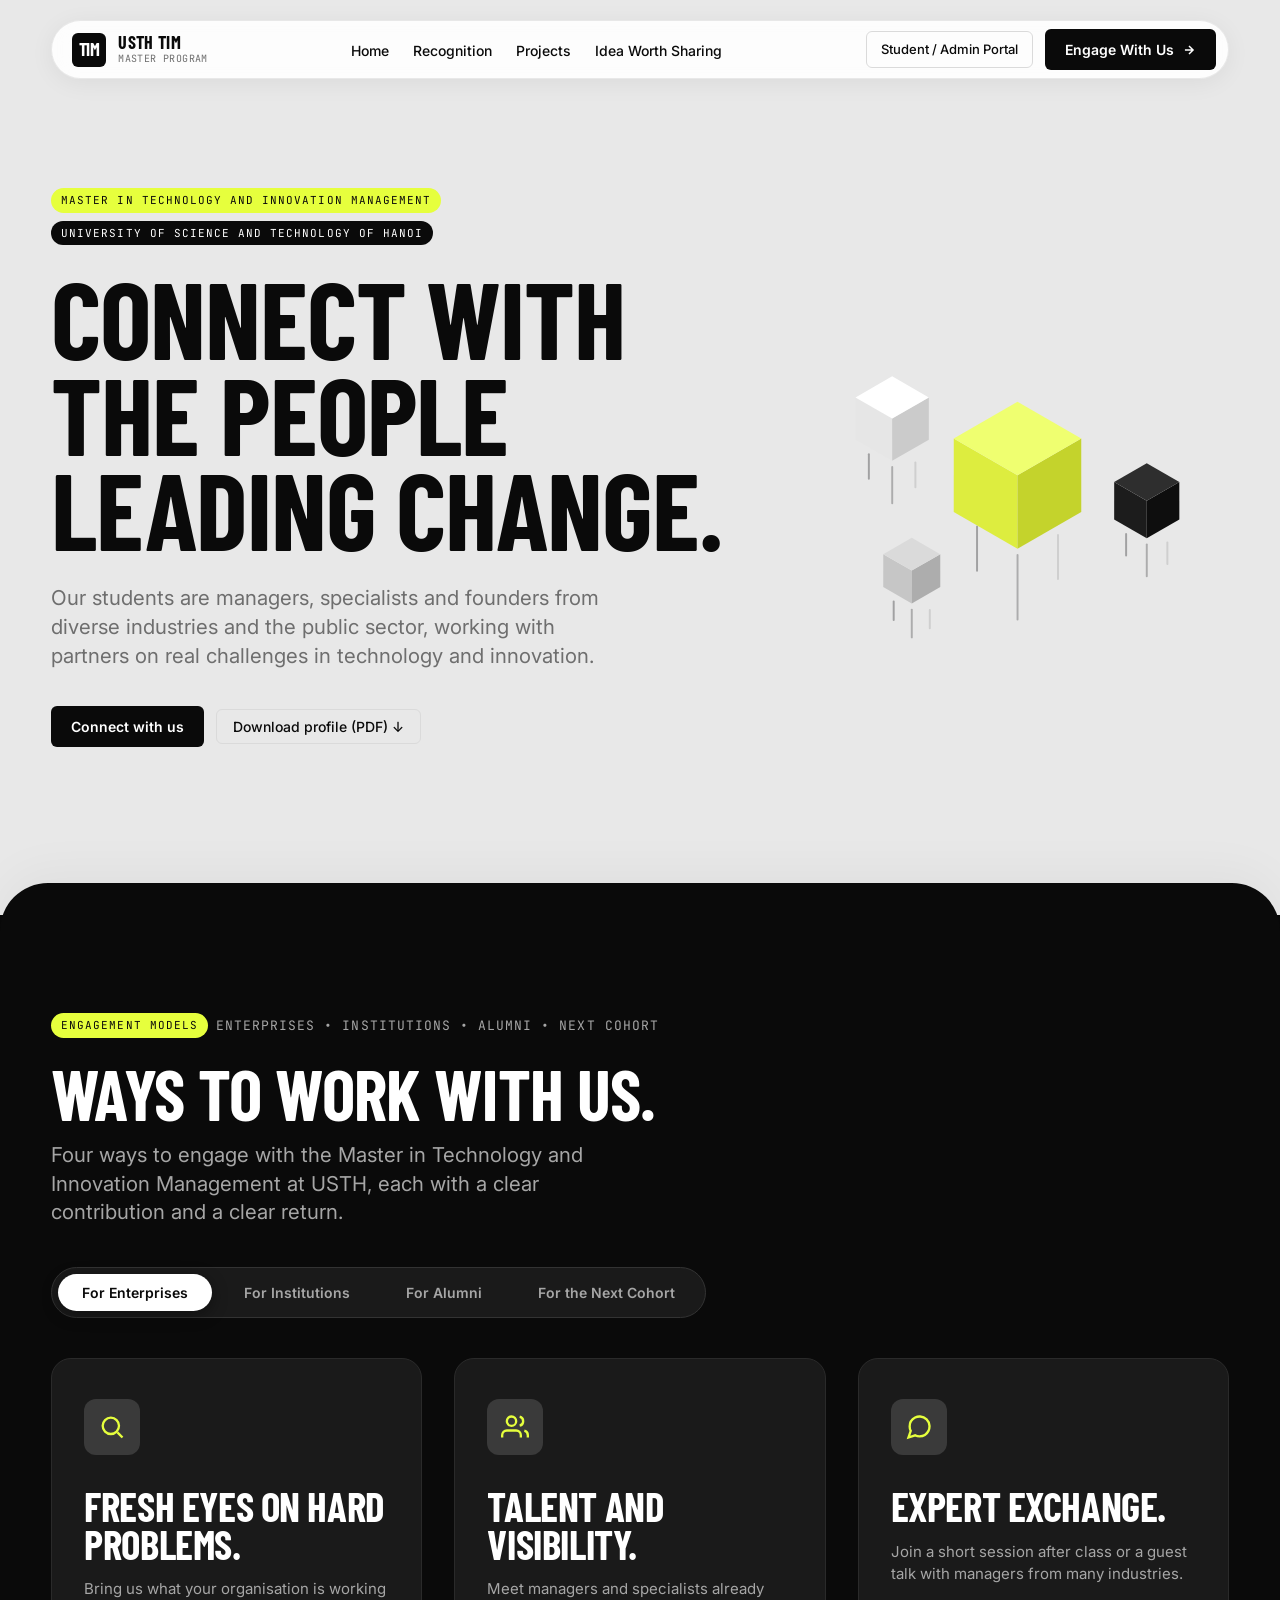
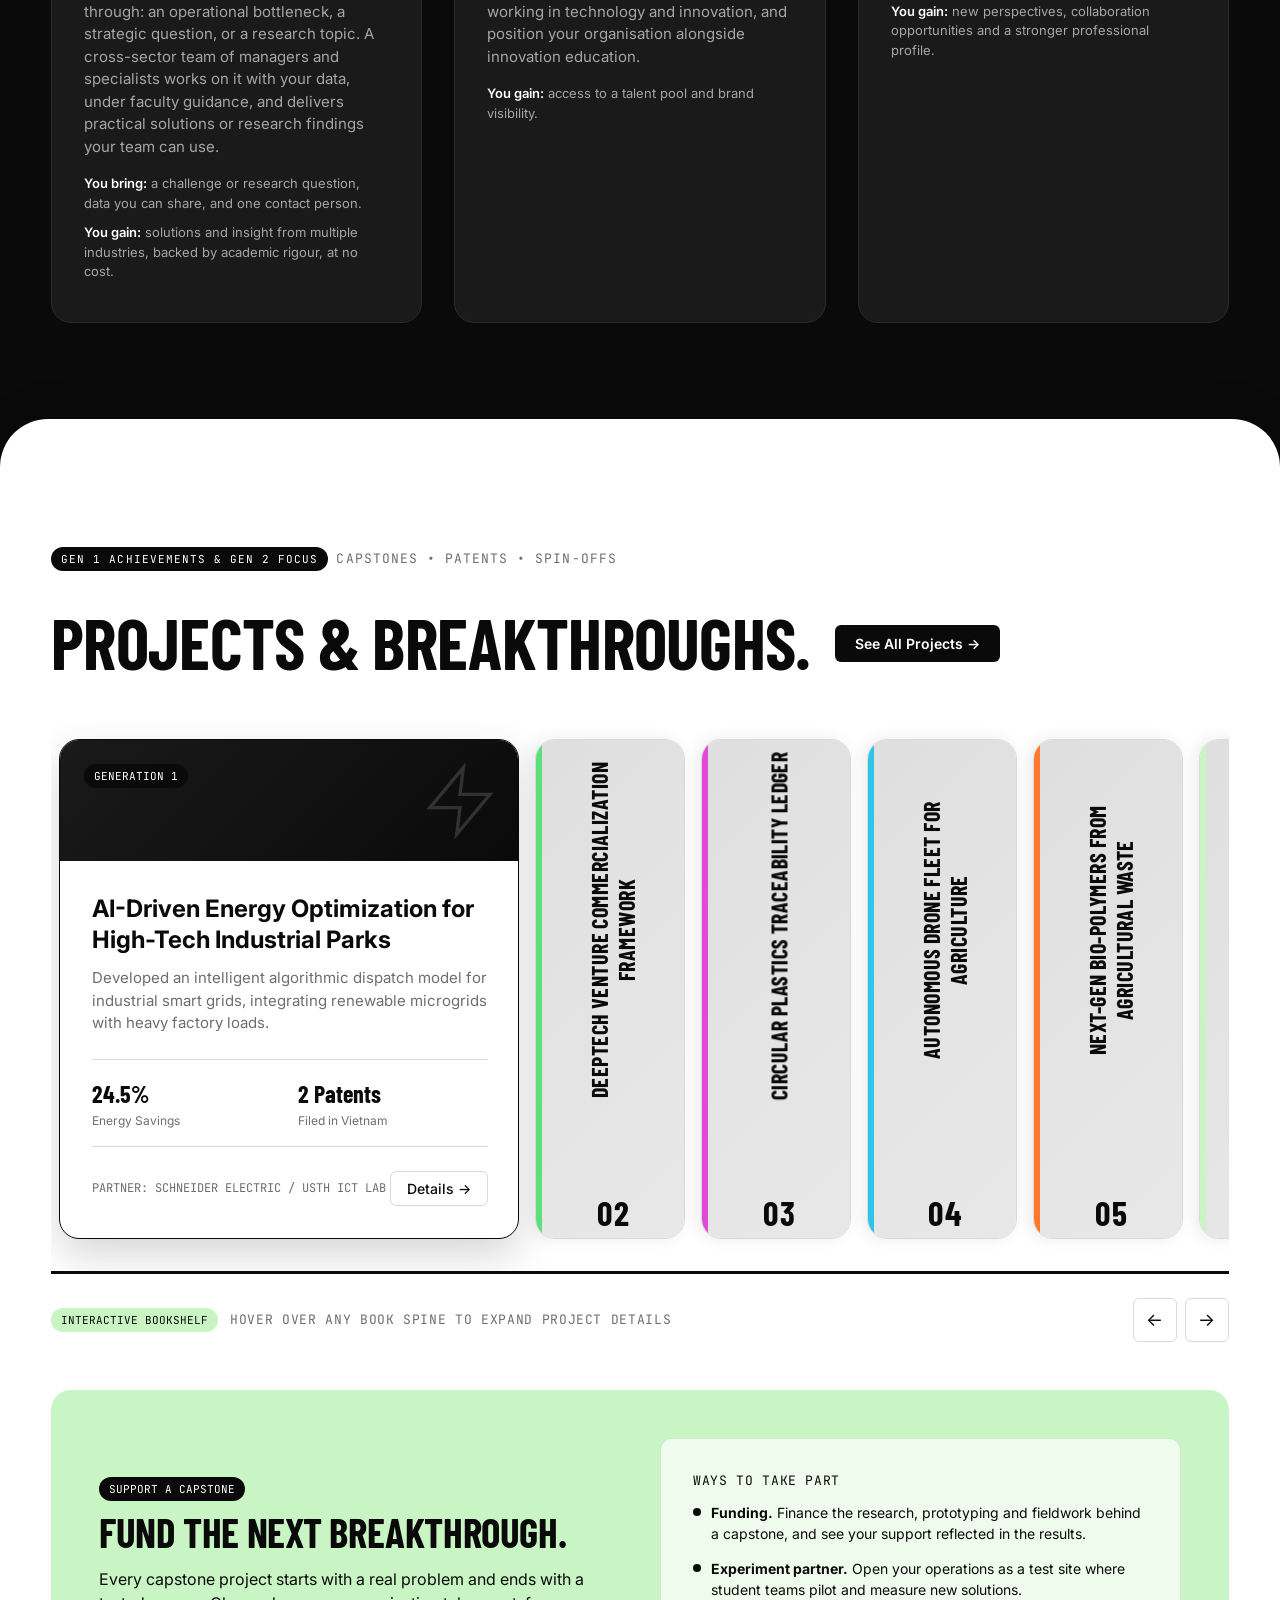
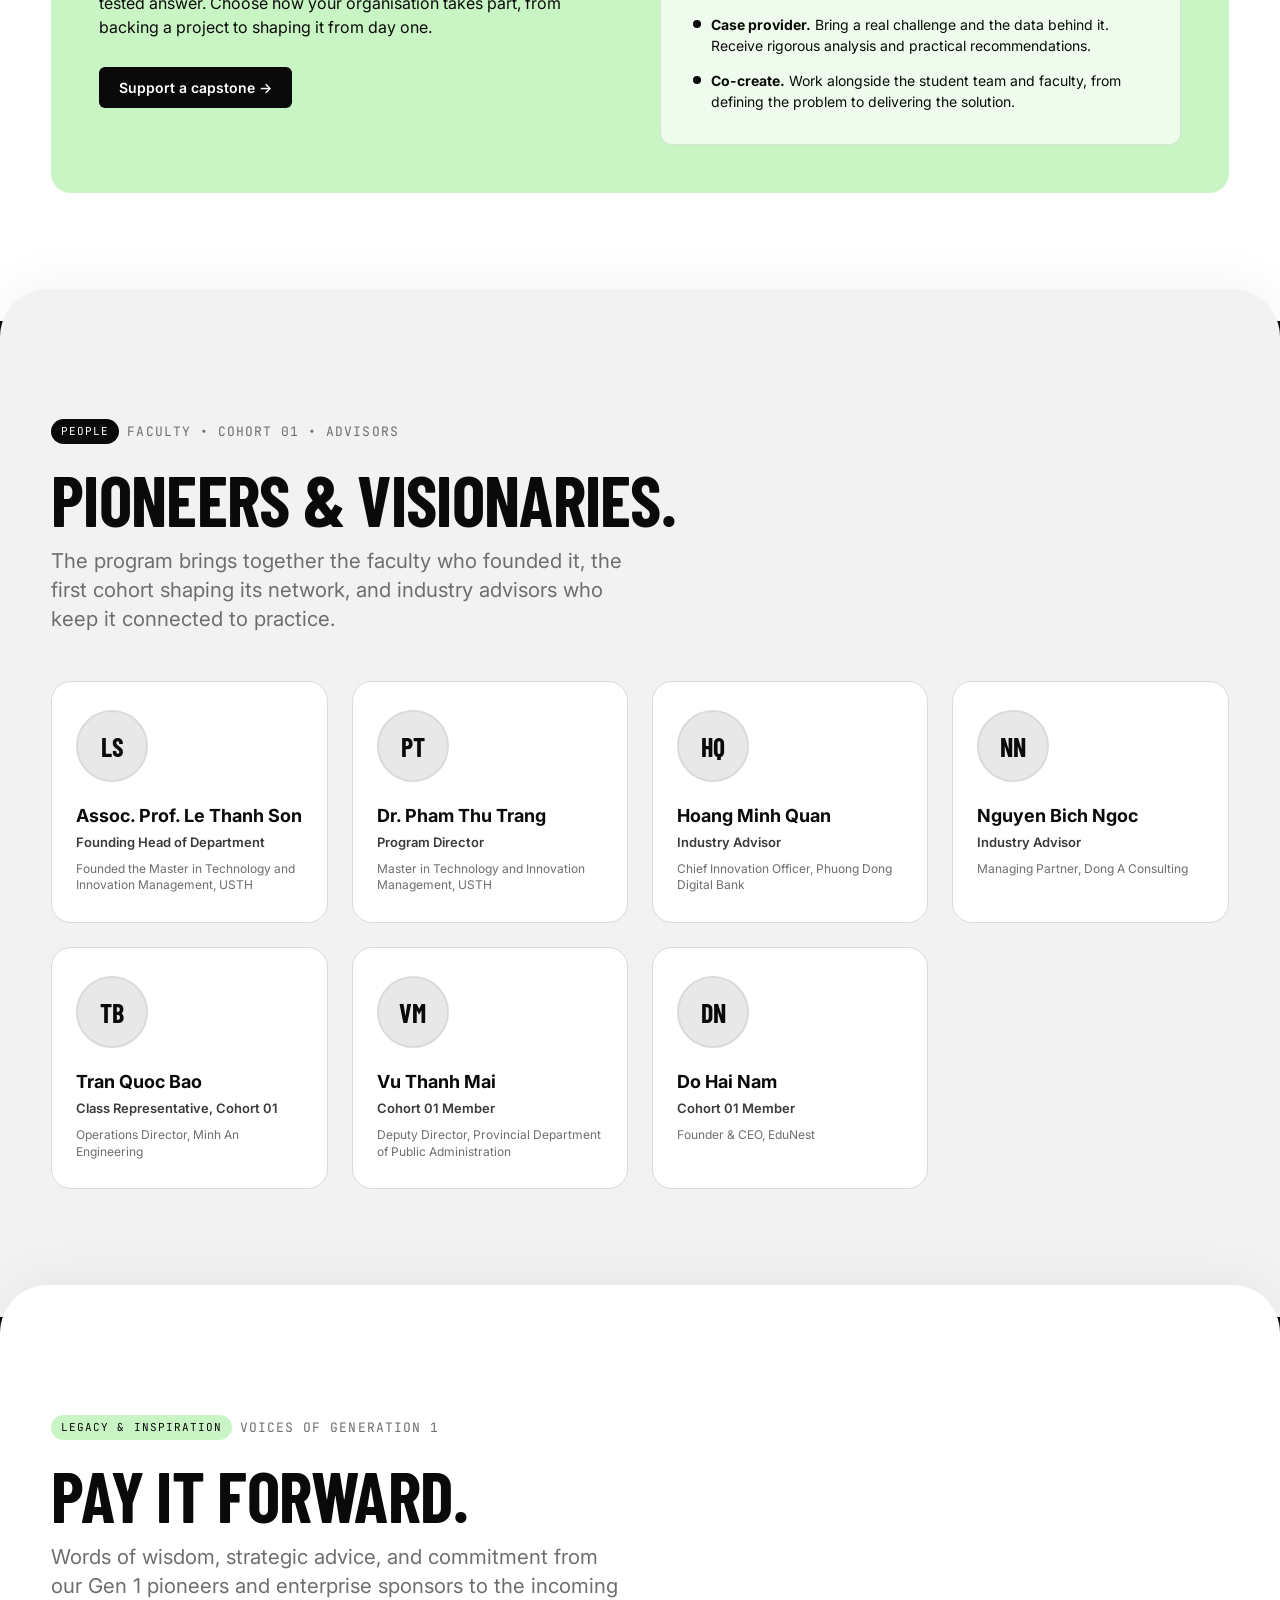
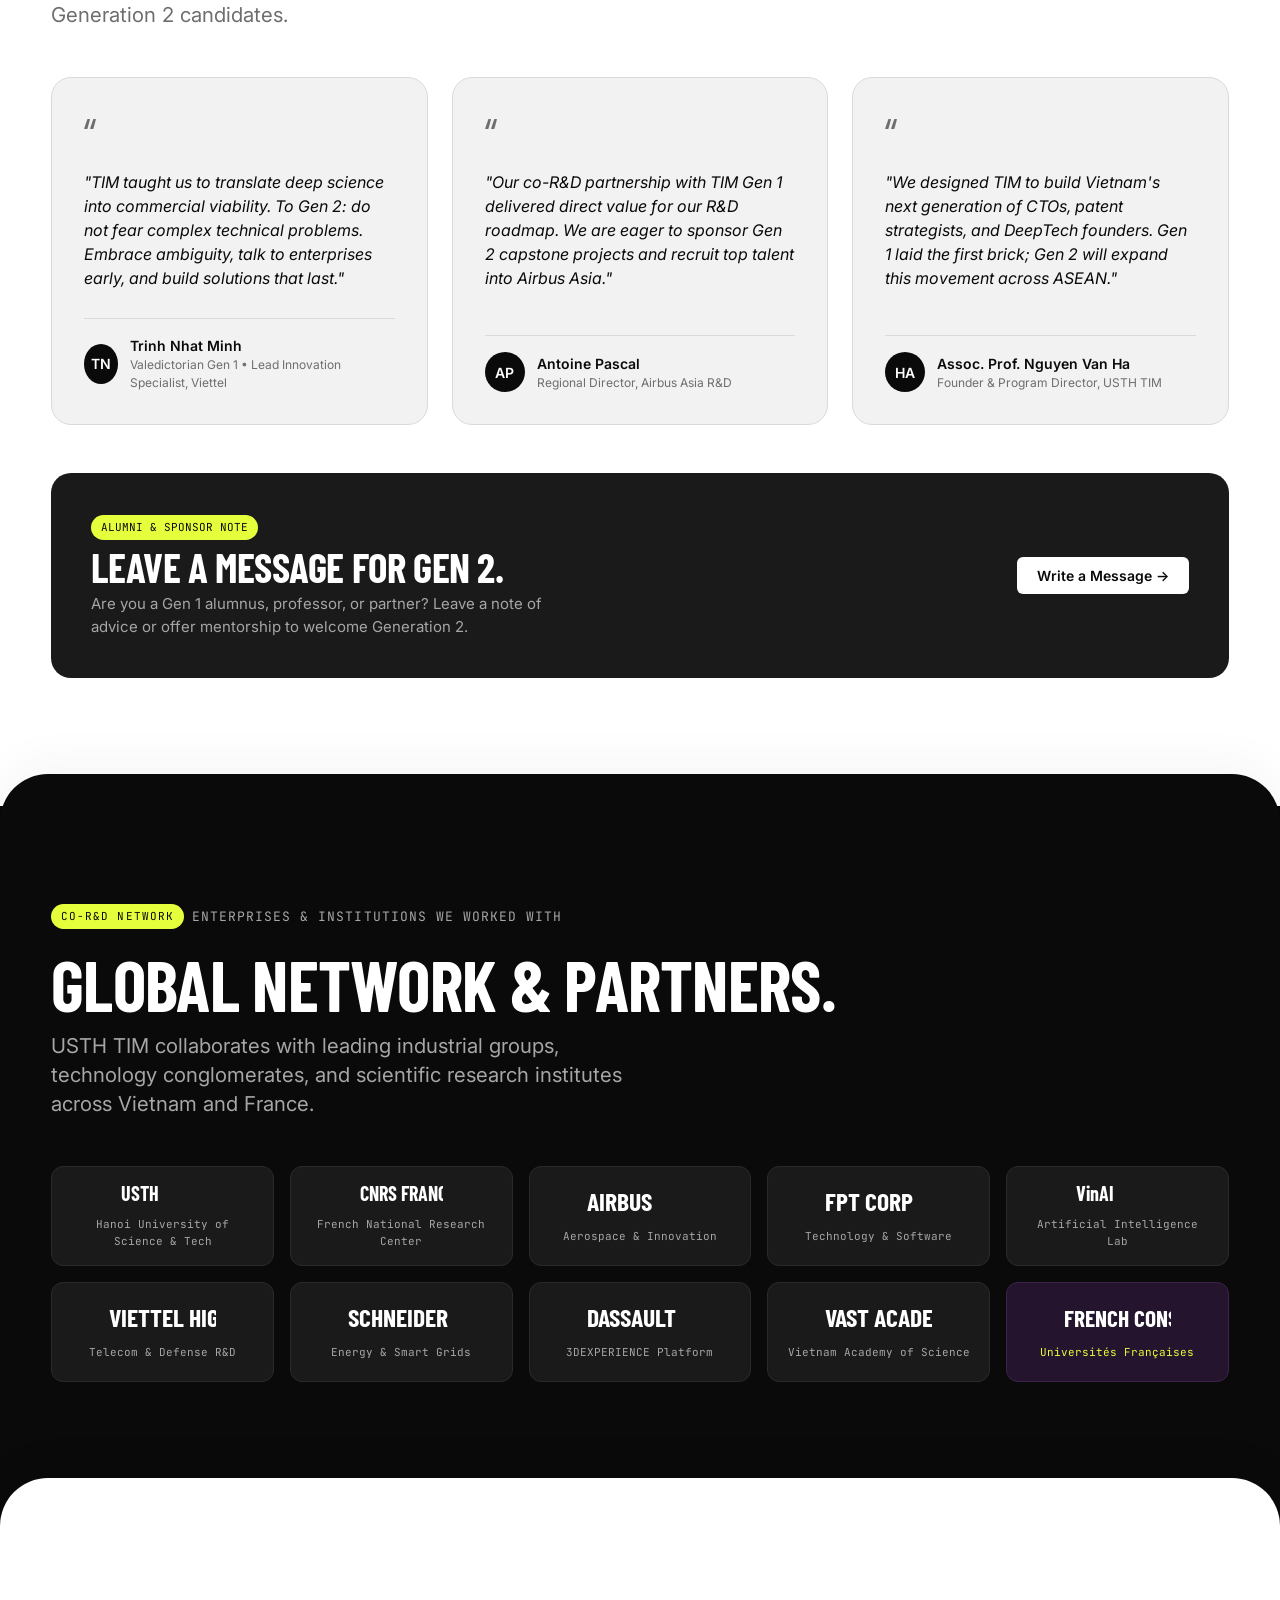
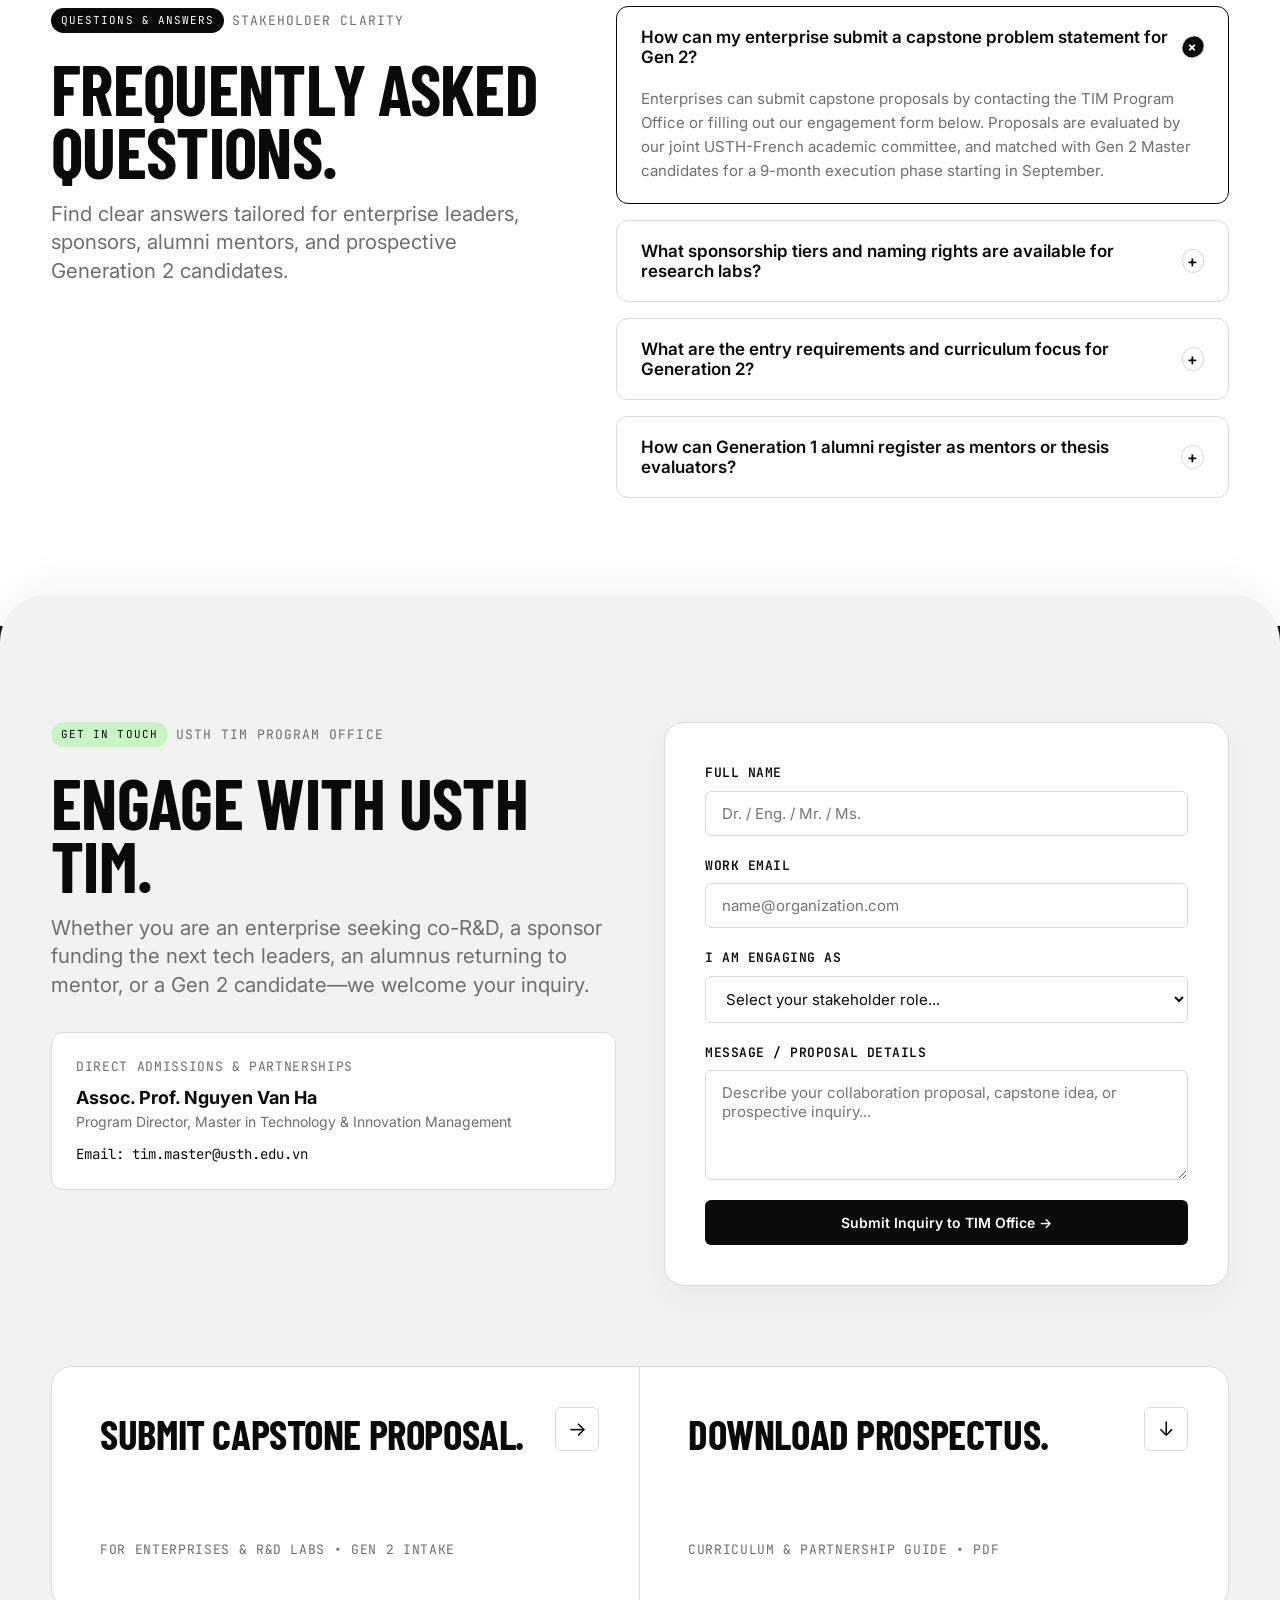
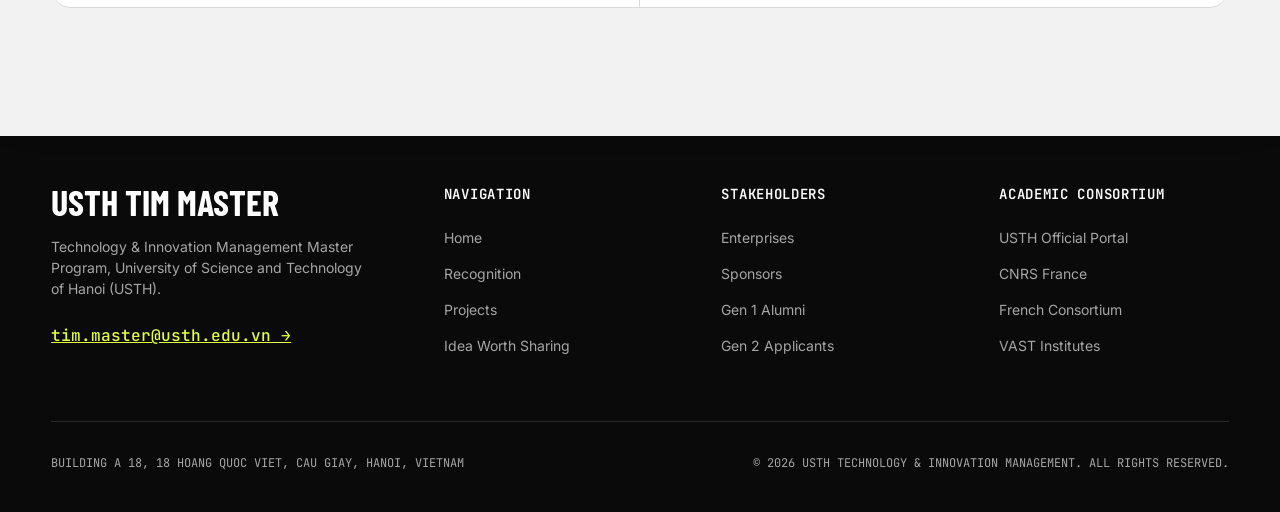
==== commit 53f9ceeb: "Add Recognition, Projects, and Idea Worth Sharing pages; redesign hero and homepage sections - Fix b" ====
--- a/index.html
+++ b/index.html
@@ -29,12 +29,10 @@
 
       <nav>
         <ul class="nav-links">
-          <li><a href="#collaboration">Collaboration</a></li>
-          <li><a href="#projects">Projects & Legacy</a></li>
-          <li><a href="#founders">Founders</a></li>
-          <li><a href="#pay-it-forward">Pay It Forward</a></li>
-          <li><a href="#partners">Partners</a></li>
-          <li><a href="#faq">FAQ</a></li>
+          <li><a href="/">Home</a></li>
+          <li><a href="/recognition">Recognition</a></li>
+          <li><a href="/projects">Projects</a></li>
+          <li><a href="/blog">Idea Worth Sharing</a></li>
         </ul>
       </nav>
 
@@ -67,32 +65,21 @@
         <div class="hero-grid">
           <div class="hero-content">
             <div class="section-meta">
-              <span class="badge-tag">USTH / MASTER PROGRAM</span>
-              <span>GEN 1 LEGACY &bull; WELCOMING GEN 2</span>
+              <span class="badge-tag badge-tag-signal">MASTER IN TECHNOLOGY AND INNOVATION MANAGEMENT</span>
+              <span class="badge-tag">UNIVERSITY OF SCIENCE AND TECHNOLOGY OF HANOI</span>
             </div>
 
             <h1 class="display-xl hero-title">
-              BUILDING LEGACY.<br>
-              EMPOWERING GEN 2.
+              CONNECT WITH THE PEOPLE LEADING CHANGE.
             </h1>
 
             <p class="lead-text hero-lead">
-              The Master in Technology and Innovation Management (TIM) at USTH bridges scientific research with high-impact enterprise execution. Grounded in the pioneering achievements of Generation 1, we invite external partners, enterprise leaders, sponsors, and alumni to co-create the future.
+              Our students are managers, specialists and founders from diverse industries and the public sector, working with partners on real challenges in technology and innovation.
             </p>
 
-            <div class="hero-stats-row">
-              <div class="stat-item">
-                <span class="stat-number">100%</span>
-                <span class="stat-label">Industry-Driven Capstone Projects</span>
-              </div>
-              <div class="stat-item">
-                <span class="stat-number">€320K+</span>
-                <span class="stat-label">Co-R&D & Lab Grant Value</span>
-              </div>
-              <div class="stat-item">
-                <span class="stat-number">18+</span>
-                <span class="stat-label">Global Enterprise & Lab Partners</span>
-              </div>
+            <div class="hero-cta-row">
+              <a href="#contact" class="btn-primary">Connect with us</a>
+              <button class="btn-outlined" id="downloadProfileBtn">Download profile (PDF) &darr;</button>
             </div>
           </div>
 
@@ -100,45 +87,7 @@
           <div class="hero-visual-wrapper">
             <div class="hero-visual-card">
               <div class="hero-art-container">
-                <svg width="340" height="340" viewBox="0 0 400 400" fill="none" xmlns="http://www.w3.org/2000/svg">
-                  <!-- Abstract 3D Isometric Geometric Composition -->
-                  <g transform="translate(200, 190) scale(1.15)">
-                    <!-- Base Shadow -->
-                    <ellipse cx="0" cy="110" rx="140" ry="24" fill="#D2D2D2"/>
-                    
-                    <!-- Cube 1 (Dark Ink Base) -->
-                    <path d="M-90 20 L0 70 L90 20 L0 -30 Z" fill="#1A1A1A"/>
-                    <path d="M-90 20 L0 70 L0 120 L-90 70 Z" fill="#0A0A0A"/>
-                    <path d="M0 70 L90 20 L90 70 L0 120 Z" fill="#262626"/>
-
-                    <!-- Cube 2 (Mid White Layer) -->
-                    <path d="M-60 -40 L30 10 L120 -40 L30 -90 Z" fill="#FFFFFF"/>
-                    <path d="M-60 -40 L30 10 L30 50 L-60 0 Z" fill="#EAEAEA"/>
-                    <path d="M30 10 L120 -40 L120 0 L30 50 Z" fill="#D5D5D5"/>
-
-                    <!-- Accent Cube 3 (Signal Neon Highlight) -->
-                    <path d="M-100 -90 L-30 -50 L40 -90 L-30 -130 Z" fill="#E6FF3D"/>
-                    <path d="M-100 -90 L-30 -50 L-30 -10 L-100 -50 Z" fill="#CBE524"/>
-                    <path d="M-30 -50 L40 -90 L40 -50 L-30 -10 Z" fill="#D8F22A"/>
-
-                    <!-- Small Accent Sphere/Cube (Cyan Render Accent) -->
-                    <path d="M50 -110 L90 -90 L130 -110 L90 -130 Z" fill="#2EC5E8"/>
-                    <path d="M50 -110 L90 -90 L90 -60 L50 -80 Z" fill="#1EB0D2"/>
-                    <path d="M90 -90 L130 -110 L130 -80 L90 -60 Z" fill="#169CBB"/>
-
-                    <!-- Floating Indicator Lines -->
-                    <circle cx="-30" cy="-90" r="4" fill="#0A0A0A"/>
-                    <line x1="-30" y1="-90" x2="-80" y2="-140" stroke="#0A0A0A" stroke-width="1.5" stroke-dasharray="3 3"/>
-                  </g>
-                </svg>
-              </div>
-
-              <div class="hero-floating-badge">
-                <div class="badge-icon">G2</div>
-                <div>
-                  <div class="badge-text-title">Generation 2 Intake Open</div>
-                  <div class="badge-text-sub">Partner Cohort 2026–2028</div>
-                </div>
+                <img src="hero-lift-off.svg" alt="A yellow cube launches upward first, then white, black and grey cubes follow and float around it" class="hero-art-illustration">
               </div>
             </div>
           </div>
@@ -154,41 +103,41 @@
         <div class="collab-header">
           <div class="section-meta section-meta-dark">
             <span class="badge-tag badge-tag-signal">ENGAGEMENT MODELS</span>
-            <span>FOR ENTERPRISES &bull; SPONSORS &bull; ALUMNI</span>
+            <span>ENTERPRISES &bull; INSTITUTIONS &bull; ALUMNI &bull; NEXT COHORT</span>
           </div>
 
           <h2 class="display-l">
-            PARTNER WITH USTH TIM.
+            WAYS TO WORK WITH US.
           </h2>
 
           <p class="lead-text lead-text-dark" style="margin-top: 16px;">
-            The TIM Master Program serves as a high-octane innovation conduit between industry demands and scientific capability. Here is how external stakeholders actively engage with our cohort.
+            Four ways to engage with the Master in Technology and Innovation Management at USTH, each with a clear contribution and a clear return.
           </p>
         </div>
 
           <div class="collab-tabs-container">
             <div class="collab-tabs-wrapper">
-              <button class="collab-tab-btn active" data-panel="collabPanelPartner">For Partners (Enterprises & Sponsors)</button>
-              <button class="collab-tab-btn" data-panel="collabPanelStudent">For Students (Gen 2 Applicants & Scholars)</button>
-            </div>
-          </div>
-        </div>
-
-        <!-- Panel 1: For Partners -->
-        <div class="collab-grid collab-panel" id="collabPanelPartner" style="display: grid;">
+              <button class="collab-tab-btn active" data-panel="collabPanelEnterprises">For Enterprises</button>
+              <button class="collab-tab-btn" data-panel="collabPanelInstitutions">For Institutions</button>
+              <button class="collab-tab-btn" data-panel="collabPanelAlumni">For Alumni</button>
+              <button class="collab-tab-btn" data-panel="collabPanelCohort">For the Next Cohort</button>
+            </div>
+          </div>
+
+        <!-- Panel 1: For Enterprises -->
+        <div class="collab-grid collab-panel" id="collabPanelEnterprises" style="display: grid;">
           <!-- Card 1 -->
           <div class="capability-card">
             <div>
               <div class="capability-icon-box">
-                <svg width="28" height="28" viewBox="0 0 24 24" fill="none" stroke="currentColor" stroke-width="2"><rect x="2" y="3" width="20" height="14" rx="2"/><line x1="8" y1="21" x2="16" y2="21"/><line x1="12" y1="17" x2="12" y2="21"/></svg>
-              </div>
-              <h3 class="display-m capability-title">ENTERPRISE CO-R&D.</h3>
+                <svg width="28" height="28" viewBox="0 0 24 24" fill="none" stroke="currentColor" stroke-width="2"><circle cx="11" cy="11" r="7"/><line x1="21" y1="21" x2="16.65" y2="16.65"/></svg>
+              </div>
+              <h3 class="display-m capability-title">FRESH EYES ON HARD PROBLEMS.</h3>
               <p class="capability-desc">
-                Commission 9-month industry capstone projects. Our Master candidates work directly inside your organization to solve complex tech commercialization, IP audits, and digital transformation roadmaps.
-              </p>
-            </div>
-            <div class="capability-action">
-              <a href="#contact" class="btn-outlined btn-outlined-dark">Propose Capstone Project &rarr;</a>
+                Bring us what your organisation is working through: an operational bottleneck, a strategic question, or a research topic. A cross-sector team of managers and specialists works on it with your data, under faculty guidance, and delivers practical solutions or research findings your team can use.
+              </p>
+              <p class="capability-meta"><strong>You bring:</strong> a challenge or research question, data you can share, and one contact person.</p>
+              <p class="capability-meta"><strong>You gain:</strong> solutions and insight from multiple industries, backed by academic rigour, at no cost.</p>
             </div>
           </div>
 
@@ -196,15 +145,13 @@
           <div class="capability-card">
             <div>
               <div class="capability-icon-box">
-                <svg width="28" height="28" viewBox="0 0 24 24" fill="none" stroke="currentColor" stroke-width="2"><path d="M12 2L2 7l10 5 10-5-10-5zM2 17l10 5 10-5M2 12l10 5 10-5"/></svg>
-              </div>
-              <h3 class="display-m capability-title">SPONSORSHIPS & LABS.</h3>
+                <svg width="28" height="28" viewBox="0 0 24 24" fill="none" stroke="currentColor" stroke-width="2"><path d="M17 21v-2a4 4 0 0 0-4-4H5a4 4 0 0 0-4 4v2"/><circle cx="9" cy="7" r="4"/><path d="M23 21v-2a4 4 0 0 0-3-3.87"/><path d="M16 3.13a4 4 0 0 1 0 7.75"/></svg>
+              </div>
+              <h3 class="display-m capability-title">TALENT AND VISIBILITY.</h3>
               <p class="capability-desc">
-                Fund merit-based scholarships, international research exchange trips to France, or sponsor named innovation laboratories. Position your brand at the forefront of Vietnam's DeepTech movement.
-              </p>
-            </div>
-            <div class="capability-action">
-              <a href="#contact" class="btn-outlined btn-outlined-dark">Sponsor Fellowship &rarr;</a>
+                Meet managers and specialists already working in technology and innovation, and position your organisation alongside innovation education.
+              </p>
+              <p class="capability-meta"><strong>You gain:</strong> access to a talent pool and brand visibility.</p>
             </div>
           </div>
 
@@ -212,34 +159,30 @@
           <div class="capability-card">
             <div>
               <div class="capability-icon-box">
-                <svg width="28" height="28" viewBox="0 0 24 24" fill="none" stroke="currentColor" stroke-width="2"><circle cx="12" cy="12" r="10"/><path d="M12 2a14.5 14.5 0 0 0 0 20 14.5 14.5 0 0 0 0-20"/><line x1="2" y1="12" x2="22" y2="12"/></svg>
-              </div>
-              <h3 class="display-m capability-title">TECH TRANSFER & IP.</h3>
+                <svg width="28" height="28" viewBox="0 0 24 24" fill="none" stroke="currentColor" stroke-width="2"><path d="M21 11.5a8.38 8.38 0 0 1-.9 3.8 8.5 8.5 0 0 1-7.6 4.7 8.38 8.38 0 0 1-3.8-.9L3 21l1.9-5.7a8.38 8.38 0 0 1-.9-3.8 8.5 8.5 0 0 1 4.7-7.6 8.38 8.38 0 0 1 3.8-.9h.5a8.48 8.48 0 0 1 8 8v.5z"/></svg>
+              </div>
+              <h3 class="display-m capability-title">EXPERT EXCHANGE.</h3>
               <p class="capability-desc">
-                Access pre-vetted DeepTech patents from USTH and VAST institutes. Jointly commercialize research discoveries into high-growth market spin-offs.
-              </p>
-            </div>
-            <div class="capability-action">
-              <a href="#contact" class="btn-outlined btn-outlined-dark">Explore IP Licensing &rarr;</a>
-            </div>
-          </div>
-        </div>
-
-        <!-- Panel 2: For Students -->
-        <div class="collab-grid collab-panel" id="collabPanelStudent" style="display: none;">
+                Join a short session after class or a guest talk with managers from many industries.
+              </p>
+              <p class="capability-meta"><strong>You gain:</strong> new perspectives, collaboration opportunities and a stronger professional profile.</p>
+            </div>
+          </div>
+        </div>
+
+        <!-- Panel 2: For Institutions -->
+        <div class="collab-grid collab-panel" id="collabPanelInstitutions" style="display: none;">
           <!-- Card 1 -->
           <div class="capability-card">
             <div>
               <div class="capability-icon-box" style="color: var(--mint);">
-                <svg width="28" height="28" viewBox="0 0 24 24" fill="none" stroke="currentColor" stroke-width="2"><path d="M22 10v6M2 10l10-5 10 5-10 5z"/><path d="M6 12v5c3 3 9 3 12 0v-5"/></svg>
-              </div>
-              <h3 class="display-m capability-title">FRENCH DUAL CURRICULUM.</h3>
+                <svg width="28" height="28" viewBox="0 0 24 24" fill="none" stroke="currentColor" stroke-width="2"><polyline points="23 6 13.5 15.5 8.5 10.5 1 18"/><polyline points="17 6 23 6 23 12"/></svg>
+              </div>
+              <h3 class="display-m capability-title">STARTUP MENTORING.</h3>
               <p class="capability-desc">
-                Study a 2-year Master of Science taught 100% in English by world-class professors from USTH and the French University Consortium, with exchange semesters in France.
-              </p>
-            </div>
-            <div class="capability-action">
-              <a href="#contact" class="btn-outlined btn-outlined-dark">View Gen 2 Curriculum &rarr;</a>
+                Teams of three students from different sectors mentor a student startup, one session per month for a semester.
+              </p>
+              <p class="capability-meta"><strong>You gain:</strong> experienced mentors at no cost.</p>
             </div>
           </div>
 
@@ -247,15 +190,13 @@
           <div class="capability-card">
             <div>
               <div class="capability-icon-box" style="color: var(--mint);">
-                <svg width="28" height="28" viewBox="0 0 24 24" fill="none" stroke="currentColor" stroke-width="2"><rect x="2" y="7" width="20" height="14" rx="2" ry="2"/><path d="M16 21V5a2 2 0 0 0-2-2h-4a2 2 0 0 0-2 2v16"/></svg>
-              </div>
-              <h3 class="display-m capability-title">9-MONTH PAID CAPSTONE.</h3>
+                <svg width="28" height="28" viewBox="0 0 24 24" fill="none" stroke="currentColor" stroke-width="2"><path d="M9 2v6L4 18a2 2 0 0 0 2 3h12a2 2 0 0 0 2-3L15 8V2"/><line x1="8" y1="2" x2="16" y2="2"/></svg>
+              </div>
+              <h3 class="display-m capability-title">RESEARCH COLLABORATION.</h3>
               <p class="capability-desc">
-                Gain real industrial execution experience. Every Master candidate is placed inside a partner enterprise (Airbus, VinAI, Viettel, Schneider) with competitive stipend & thesis support.
-              </p>
-            </div>
-            <div class="capability-action">
-              <a href="#contact" class="btn-outlined btn-outlined-dark">Apply for Gen 2 Intake &rarr;</a>
+                Faculty projects gain participants with industry experience, real cases and enterprise data.
+              </p>
+              <p class="capability-meta"><strong>You gain:</strong> stronger links between research and practice.</p>
             </div>
           </div>
 
@@ -263,15 +204,97 @@
           <div class="capability-card">
             <div>
               <div class="capability-icon-box" style="color: var(--mint);">
-                <svg width="28" height="28" viewBox="0 0 24 24" fill="none" stroke="currentColor" stroke-width="2"><path d="M17 21v-2a4 4 0 0 0-4-4H5a4 4 0 0 0-4 4v2"/><circle cx="9" cy="7" r="4"/><path d="M23 21v-2a4 4 0 0 0-3-3.87"/><path d="M16 3.13a4 4 0 0 1 0 7.75"/></svg>
-              </div>
-              <h3 class="display-m capability-title">GEN 1 MENTOR NETWORK.</h3>
+                <svg width="28" height="28" viewBox="0 0 24 24" fill="none" stroke="currentColor" stroke-width="2"><path d="M20.59 13.41L13.42 20.58a2 2 0 0 1-2.83 0L2 12V2h10l8.59 8.59a2 2 0 0 1 0 2.82z"/><line x1="7" y1="7" x2="7.01" y2="7"/></svg>
+              </div>
+              <h3 class="display-m capability-title">COMMERCIALISATION SUPPORT.</h3>
               <p class="capability-desc">
-                Receive 1-on-1 guidance from Gen 1 pioneers who are now Senior Innovation Managers, CTOs, and DeepTech Spin-off Founders across ASEAN.
-              </p>
-            </div>
-            <div class="capability-action">
-              <a href="#pay-it-forward" class="btn-outlined btn-outlined-dark">Connect With Alumni &rarr;</a>
+                Students and their enterprise networks help explore the commercialisation and IP valuation of research results.
+              </p>
+              <p class="capability-meta"><strong>Status:</strong> exploratory, developed case by case.</p>
+            </div>
+          </div>
+        </div>
+
+        <!-- Panel 3: For Alumni -->
+        <div class="collab-grid collab-panel" id="collabPanelAlumni" style="display: none;">
+          <!-- Card 1 -->
+          <div class="capability-card">
+            <div>
+              <div class="capability-icon-box" style="color: var(--render-cyan);">
+                <svg width="28" height="28" viewBox="0 0 24 24" fill="none" stroke="currentColor" stroke-width="2"><path d="M12 1a3 3 0 0 0-3 3v8a3 3 0 0 0 6 0V4a3 3 0 0 0-3-3z"/><path d="M19 10v2a7 7 0 0 1-14 0v-2"/><line x1="12" y1="19" x2="12" y2="23"/><line x1="8" y1="23" x2="16" y2="23"/></svg>
+              </div>
+              <h3 class="display-m capability-title">RETURN AS A SPEAKER OR MENTOR.</h3>
+              <p class="capability-desc">
+                Share your experience with current cohorts through talks or startup mentoring.
+              </p>
+            </div>
+          </div>
+
+          <!-- Card 2 -->
+          <div class="capability-card">
+            <div>
+              <div class="capability-icon-box" style="color: var(--render-cyan);">
+                <svg width="28" height="28" viewBox="0 0 24 24" fill="none" stroke="currentColor" stroke-width="2"><rect x="2" y="7" width="20" height="14" rx="2" ry="2"/><path d="M16 21V5a2 2 0 0 0-2-2h-4a2 2 0 0 0-2 2v16"/></svg>
+              </div>
+              <h3 class="display-m capability-title">HIRE FROM THE NETWORK.</h3>
+              <p class="capability-desc">
+                Find candidates among current students and fellow alumni across industries.
+              </p>
+            </div>
+          </div>
+
+          <!-- Card 3 -->
+          <div class="capability-card">
+            <div>
+              <div class="capability-icon-box" style="color: var(--render-cyan);">
+                <svg width="28" height="28" viewBox="0 0 24 24" fill="none" stroke="currentColor" stroke-width="2"><path d="M4 15s1-1 4-1 5 2 8 2 4-1 4-1V3s-1 1-4 1-5-2-8-2-4 1-4 1z"/><line x1="4" y1="22" x2="4" y2="15"/></svg>
+              </div>
+              <h3 class="display-m capability-title">BRING YOUR ORGANISATION'S CHALLENGE.</h3>
+              <p class="capability-desc">
+                Turn a challenge at your workplace into a project for the next cohort.
+              </p>
+            </div>
+          </div>
+        </div>
+
+        <!-- Panel 4: For the Next Cohort -->
+        <div class="collab-grid collab-panel" id="collabPanelCohort" style="display: none;">
+          <!-- Card 1 -->
+          <div class="capability-card">
+            <div>
+              <div class="capability-icon-box" style="color: var(--render-orange);">
+                <svg width="28" height="28" viewBox="0 0 24 24" fill="none" stroke="currentColor" stroke-width="2"><path d="M12 2L2 7l10 5 10-5-10-5zM2 17l10 5 10-5M2 12l10 5 10-5"/></svg>
+              </div>
+              <h3 class="display-m capability-title">START WITH A NETWORK.</h3>
+              <p class="capability-desc">
+                Inherit active partners, ongoing projects and contacts from the cohorts before you.
+              </p>
+            </div>
+          </div>
+
+          <!-- Card 2 -->
+          <div class="capability-card">
+            <div>
+              <div class="capability-icon-box" style="color: var(--render-orange);">
+                <svg width="28" height="28" viewBox="0 0 24 24" fill="none" stroke="currentColor" stroke-width="2"><path d="M4 19.5A2.5 2.5 0 0 1 6.5 17H20"/><path d="M6.5 2H20v20H6.5A2.5 2.5 0 0 1 4 19.5v-15A2.5 2.5 0 0 1 6.5 2z"/></svg>
+              </div>
+              <h3 class="display-m capability-title">LEARN FROM THOSE BEFORE YOU.</h3>
+              <p class="capability-desc">
+                A handbook of practical lessons on working with each partner, written by previous cohorts.
+              </p>
+            </div>
+          </div>
+
+          <!-- Card 3 -->
+          <div class="capability-card">
+            <div>
+              <div class="capability-icon-box" style="color: var(--render-orange);">
+                <svg width="28" height="28" viewBox="0 0 24 24" fill="none" stroke="currentColor" stroke-width="2"><circle cx="12" cy="12" r="10"/><circle cx="12" cy="12" r="6"/><circle cx="12" cy="12" r="2"/></svg>
+              </div>
+              <h3 class="display-m capability-title">TEST YOUR OWN IDEAS.</h3>
+              <p class="capability-desc">
+                Use the program as a testing ground for challenges, products and services from your own organisation, with feedback from faculty and experts.
+              </p>
             </div>
           </div>
         </div>
@@ -302,9 +325,8 @@
             <!-- Spine Card 1 (Open by default) -->
             <div class="spine-card spine-card-1 expanded">
               <div class="spine-collapsed-view">
+                <span class="spine-title-vertical">AI-DRIVEN ENERGY OPTIMIZATION FOR INDUSTRIAL PARKS</span>
                 <span class="spine-num">01</span>
-                <span class="spine-title-vertical">AI-DRIVEN ENERGY OPTIMIZATION FOR INDUSTRIAL PARKS</span>
-                <span class="spine-badge-dot"></span>
               </div>
               <div class="spine-expanded-content">
                 <div class="project-banner project-banner-1">
@@ -341,9 +363,8 @@
             <!-- Spine Card 2 -->
             <div class="spine-card spine-card-2">
               <div class="spine-collapsed-view">
+                <span class="spine-title-vertical">DEEPTECH VENTURE COMMERCIALIZATION FRAMEWORK</span>
                 <span class="spine-num">02</span>
-                <span class="spine-title-vertical">DEEPTECH VENTURE COMMERCIALIZATION FRAMEWORK</span>
-                <span class="spine-badge-dot"></span>
               </div>
               <div class="spine-expanded-content">
                 <div class="project-banner project-banner-2">
@@ -380,9 +401,8 @@
             <!-- Spine Card 3 -->
             <div class="spine-card spine-card-3">
               <div class="spine-collapsed-view">
+                <span class="spine-title-vertical">CIRCULAR PLASTICS TRACEABILITY LEDGER</span>
                 <span class="spine-num">03</span>
-                <span class="spine-title-vertical">CIRCULAR PLASTICS TRACEABILITY LEDGER</span>
-                <span class="spine-badge-dot"></span>
               </div>
               <div class="spine-expanded-content">
                 <div class="project-banner project-banner-3">
@@ -419,9 +439,8 @@
             <!-- Spine Card 4 -->
             <div class="spine-card spine-card-4">
               <div class="spine-collapsed-view">
+                <span class="spine-title-vertical">AUTONOMOUS DRONE FLEET FOR AGRICULTURE</span>
                 <span class="spine-num">04</span>
-                <span class="spine-title-vertical">AUTONOMOUS DRONE FLEET FOR AGRICULTURE</span>
-                <span class="spine-badge-dot spine-badge-dot-signal"></span>
               </div>
               <div class="spine-expanded-content">
                 <div class="project-banner project-banner-4">
@@ -458,9 +477,8 @@
             <!-- Spine Card 5 -->
             <div class="spine-card spine-card-5">
               <div class="spine-collapsed-view">
+                <span class="spine-title-vertical">NEXT-GEN BIO-POLYMERS FROM AGRICULTURAL WASTE</span>
                 <span class="spine-num">05</span>
-                <span class="spine-title-vertical">NEXT-GEN BIO-POLYMERS FROM AGRICULTURAL WASTE</span>
-                <span class="spine-badge-dot"></span>
               </div>
               <div class="spine-expanded-content">
                 <div class="project-banner project-banner-2">
@@ -497,9 +515,8 @@
             <!-- Spine Card 6 -->
             <div class="spine-card spine-card-6">
               <div class="spine-collapsed-view">
+                <span class="spine-title-vertical">QUANTUM-SAFE ENCRYPTION FOR SMART GRIDS</span>
                 <span class="spine-num">06</span>
-                <span class="spine-title-vertical">QUANTUM-SAFE ENCRYPTION FOR SMART GRIDS</span>
-                <span class="spine-badge-dot spine-badge-dot-signal"></span>
               </div>
               <div class="spine-expanded-content">
                 <div class="project-banner project-banner-1">
@@ -551,28 +568,32 @@
         <!-- Featured Mint Slide Panel -->
         <div class="featured-mint-card">
           <div>
-            <span class="badge-tag" style="background: var(--ink); color: var(--on-ink); margin-bottom: 12px; display: inline-block;">FEATURED CASE STUDY</span>
-            <h3 class="display-m mint-content-title">THE GEN 1 FOUNDATION.</h3>
+            <span class="badge-tag" style="background: var(--ink); color: var(--on-ink); margin-bottom: 12px; display: inline-block;">SUPPORT A CAPSTONE</span>
+            <h3 class="display-m mint-content-title">FUND THE NEXT BREAKTHROUGH.</h3>
             <p class="mint-content-text">
-              Generation 1 established 14 industry capstone partnerships, registered 3 patents, and established international exchange channels with partner universities in France. Their work proves that USTH TIM is Vietnam’s premiere launchpad for technology leaders.
+              Every capstone project starts with a real problem and ends with a tested answer. Choose how your organisation takes part, from backing a project to shaping it from day one.
             </p>
-            <a href="#contact" class="btn-primary">Sponsor a Gen 2 Capstone &rarr;</a>
+            <a href="#contact" class="btn-primary">Support a capstone &rarr;</a>
           </div>
 
           <div style="background: rgba(255,255,255,0.7); padding: 32px; border-radius: var(--radius-tile); border: 1px solid rgba(0,0,0,0.1);">
-            <div class="mono-text" style="color: var(--ink); margin-bottom: 12px;">CAPSTONE VALUE PROPOSITION</div>
-            <ul style="list-style: none; display: flex; flex-direction: column; gap: 12px; font-size: 14px; color: var(--ink);">
-              <li style="display: flex; gap: 10px; align-items: center;">
-                <span style="width: 8px; height: 8px; background: var(--ink); border-radius: 50%;"></span>
-                Dedicated 9-month student team supervised by French & USTH faculty
+            <div class="mono-text" style="color: var(--ink); margin-bottom: 12px;">WAYS TO TAKE PART</div>
+            <ul style="list-style: none; display: flex; flex-direction: column; gap: 14px; font-size: 14px; color: var(--ink); line-height: 1.5;">
+              <li style="display: flex; gap: 10px; align-items: flex-start;">
+                <span style="width: 8px; height: 8px; margin-top: 6px; background: var(--ink); border-radius: 50%; flex-shrink: 0;"></span>
+                <span><strong>Funding.</strong> Finance the research, prototyping and fieldwork behind a capstone, and see your support reflected in the results.</span>
               </li>
-              <li style="display: flex; gap: 10px; align-items: center;">
-                <span style="width: 8px; height: 8px; background: var(--ink); border-radius: 50%;"></span>
-                Full IP retention option for enterprise project sponsors
+              <li style="display: flex; gap: 10px; align-items: flex-start;">
+                <span style="width: 8px; height: 8px; margin-top: 6px; background: var(--ink); border-radius: 50%; flex-shrink: 0;"></span>
+                <span><strong>Experiment partner.</strong> Open your operations as a test site where student teams pilot and measure new solutions.</span>
               </li>
-              <li style="display: flex; gap: 10px; align-items: center;">
-                <span style="width: 8px; height: 8px; background: var(--ink); border-radius: 50%;"></span>
-                Direct recruitment channel for high-potential innovation leaders
+              <li style="display: flex; gap: 10px; align-items: flex-start;">
+                <span style="width: 8px; height: 8px; margin-top: 6px; background: var(--ink); border-radius: 50%; flex-shrink: 0;"></span>
+                <span><strong>Case provider.</strong> Bring a real challenge and the data behind it. Receive rigorous analysis and practical recommendations.</span>
+              </li>
+              <li style="display: flex; gap: 10px; align-items: flex-start;">
+                <span style="width: 8px; height: 8px; margin-top: 6px; background: var(--ink); border-radius: 50%; flex-shrink: 0;"></span>
+                <span><strong>Co-create.</strong> Work alongside the student team and faculty, from defining the problem to delivering the solution.</span>
               </li>
             </ul>
           </div>
@@ -587,47 +608,71 @@
     <section class="sheet sheet-canvas-soft" id="founders">
       <div class="container">
         <div class="section-meta">
-          <span class="badge-tag">FACULTY & ADVISORY BOARD</span>
-          <span>USTH & FRENCH CONSORTIUM</span>
+          <span class="badge-tag">PEOPLE</span>
+          <span>FACULTY &bull; COHORT 01 &bull; ADVISORS</span>
         </div>
 
         <h2 class="display-l">PIONEERS & VISIONARIES.</h2>
 
         <p class="lead-text" style="margin-top: 16px;">
-          The Master in Technology and Innovation Management is guided by distinguished academics from the French University Consortium, USTH leadership, and prominent technology directors in Vietnam.
+          The program brings together the faculty who founded it, the first cohort shaping its network, and industry advisors who keep it connected to practice.
         </p>
 
         <div class="founders-grid">
-          <!-- Founder 1 -->
+          <!-- Founding Head of Department -->
           <div class="advisor-card">
-            <div class="advisor-avatar-box">JR</div>
-            <h3 class="advisor-name">Prof. Jean-Marc Rossi</h3>
-            <div class="advisor-role">Academic Co-Director & Chair</div>
-            <div class="advisor-affil">French University Consortium / USTH Board</div>
-          </div>
-
-          <!-- Founder 2 -->
+            <div class="advisor-avatar-box">LS</div>
+            <h3 class="advisor-name">Assoc. Prof. Le Thanh Son</h3>
+            <div class="advisor-role">Founding Head of Department</div>
+            <div class="advisor-affil">Founded the Master in Technology and Innovation Management, USTH</div>
+          </div>
+
+          <!-- Program Director -->
           <div class="advisor-card">
-            <div class="advisor-avatar-box">NH</div>
-            <h3 class="advisor-name">Assoc. Prof. Nguyen Van Ha</h3>
+            <div class="advisor-avatar-box">PT</div>
+            <h3 class="advisor-name">Dr. Pham Thu Trang</h3>
             <div class="advisor-role">Program Director</div>
-            <div class="advisor-affil">Head of TIM Department, USTH</div>
-          </div>
-
-          <!-- Founder 3 -->
+            <div class="advisor-affil">Master in Technology and Innovation Management, USTH</div>
+          </div>
+
+          <!-- Industry Advisor -->
+          <div class="advisor-card">
+            <div class="advisor-avatar-box">HQ</div>
+            <h3 class="advisor-name">Hoang Minh Quan</h3>
+            <div class="advisor-role">Industry Advisor</div>
+            <div class="advisor-affil">Chief Innovation Officer, Phuong Dong Digital Bank</div>
+          </div>
+
+          <!-- Industry Advisor -->
+          <div class="advisor-card">
+            <div class="advisor-avatar-box">NN</div>
+            <h3 class="advisor-name">Nguyen Bich Ngoc</h3>
+            <div class="advisor-role">Industry Advisor</div>
+            <div class="advisor-affil">Managing Partner, Dong A Consulting</div>
+          </div>
+
+          <!-- Cohort 01: Class Representative -->
+          <div class="advisor-card">
+            <div class="advisor-avatar-box">TB</div>
+            <h3 class="advisor-name">Tran Quoc Bao</h3>
+            <div class="advisor-role">Class Representative, Cohort 01</div>
+            <div class="advisor-affil">Operations Director, Minh An Engineering</div>
+          </div>
+
+          <!-- Cohort 01: Member -->
           <div class="advisor-card">
             <div class="advisor-avatar-box">VM</div>
-            <h3 class="advisor-name">Dr. Valérie Moreau</h3>
-            <div class="advisor-role">Tech Transfer Advisor</div>
-            <div class="advisor-affil">CNRS France (National Centre for Scientific Research)</div>
-          </div>
-
-          <!-- Founder 4 -->
+            <h3 class="advisor-name">Vu Thanh Mai</h3>
+            <div class="advisor-role">Cohort 01 Member</div>
+            <div class="advisor-affil">Deputy Director, Provincial Department of Public Administration</div>
+          </div>
+
+          <!-- Cohort 01: Member -->
           <div class="advisor-card">
-            <div class="advisor-avatar-box">TD</div>
-            <h3 class="advisor-name">Eng. Tran Minh Duc</h3>
-            <div class="advisor-role">Industry Advisor</div>
-            <div class="advisor-affil">Chief Innovation Officer, FPT Corporation</div>
+            <div class="advisor-avatar-box">DN</div>
+            <h3 class="advisor-name">Do Hai Nam</h3>
+            <div class="advisor-role">Cohort 01 Member</div>
+            <div class="advisor-affil">Founder &amp; CEO, EduNest</div>
           </div>
         </div>
       </div>
@@ -1000,10 +1045,10 @@
         <div>
           <div class="footer-col-title">Navigation</div>
           <ul class="footer-col-links">
-            <li><a href="#hero">Overview</a></li>
-            <li><a href="#collaboration">Collaboration</a></li>
-            <li><a href="#projects">Gen 1 Projects</a></li>
-            <li><a href="#founders">Advisory Board</a></li>
+            <li><a href="/">Home</a></li>
+            <li><a href="/recognition">Recognition</a></li>
+            <li><a href="/projects">Projects</a></li>
+            <li><a href="/blog">Idea Worth Sharing</a></li>
           </ul>
         </div>
 
--- a/styles.css
+++ b/styles.css
@@ -360,6 +360,7 @@
 .section-meta {
   display: inline-flex;
   align-items: center;
+  flex-wrap: wrap;
   gap: 8px;
   margin-bottom: 24px;
   font-family: var(--font-mono);
@@ -398,7 +399,7 @@
    ========================================== */
 .hero-grid {
   display: grid;
-  grid-template-columns: 1.1fr 0.9fr;
+  grid-template-columns: 60% 1fr;
   gap: 48px;
   align-items: center;
 }
@@ -415,6 +416,14 @@
 
 .hero-lead {
   margin-bottom: 36px;
+}
+
+.hero-cta-row {
+  display: flex;
+  align-items: center;
+  flex-wrap: wrap;
+  gap: 12px;
+  margin-bottom: 40px;
 }
 
 .hero-stats-row {
@@ -458,15 +467,11 @@
 .hero-visual-card {
   width: 100%;
   height: 100%;
-  background: linear-gradient(135deg, #DFDFDF 0%, #E8E8E8 100%);
-  border-radius: var(--radius-card);
+  background: #E8E8E8;
   position: relative;
-  overflow: hidden;
-  border: 1px solid rgba(255, 255, 255, 0.6);
-  box-shadow: 0 20px 40px rgba(0,0,0,0.06);
-}
-
-/* Geometric 3D Artwork (CSS SVG) */
+}
+
+/* Geometric 3D Artwork */
 .hero-art-container {
   width: 100%;
   height: 100%;
@@ -476,43 +481,10 @@
   position: relative;
 }
 
-.hero-floating-badge {
-  position: absolute;
-  bottom: 24px;
-  left: 24px;
-  background: var(--surface);
-  border-radius: var(--radius-tile);
-  padding: 16px 20px;
-  border: 1px solid var(--hairline);
-  box-shadow: 0 10px 24px rgba(0,0,0,0.08);
-  display: flex;
-  align-items: center;
-  gap: 16px;
-  z-index: 10;
-}
-
-.badge-icon {
-  width: 40px;
-  height: 40px;
-  background: var(--signal);
-  border-radius: 8px;
-  display: flex;
-  align-items: center;
-  justify-content: center;
-  font-weight: 700;
-  font-family: var(--font-display);
-  font-size: 20px;
-}
-
-.badge-text-title {
-  font-size: 14px;
-  font-weight: 600;
-  color: var(--ink);
-}
-
-.badge-text-sub {
-  font-size: 12px;
-  color: var(--muted);
+.hero-art-illustration {
+  width: 100%;
+  height: 100%;
+  object-fit: contain;
 }
 
 
@@ -525,10 +497,12 @@
 
 .collab-tabs-container {
   margin-top: 28px;
+  margin-bottom: 40px;
 }
 
 .collab-tabs-wrapper {
   display: inline-flex;
+  flex-wrap: wrap;
   gap: 8px;
   background: #1A1A1A;
   padding: 6px;
@@ -602,7 +576,27 @@
   font-size: 15px;
   color: var(--muted-on-ink);
   line-height: 1.5;
-  margin-bottom: 32px;
+  margin-bottom: 16px;
+}
+
+.capability-desc:last-child {
+  margin-bottom: 0;
+}
+
+.capability-meta {
+  font-size: 13px;
+  color: var(--muted-on-ink);
+  line-height: 1.5;
+  margin-bottom: 10px;
+}
+
+.capability-meta:last-child {
+  margin-bottom: 0;
+}
+
+.capability-meta strong {
+  color: var(--on-ink);
+  font-weight: 600;
 }
 
 .capability-action {
@@ -690,16 +684,16 @@
   flex-direction: column;
   justify-content: space-between;
   align-items: center;
-  padding: 24px 16px;
+  padding: 0;
   position: absolute;
   top: 0;
   left: 0;
-  background: var(--ink-raised);
-  color: var(--on-ink);
+  background: linear-gradient(135deg, #DFDFDF 0%, #E8E8E8 100%);
+  color: var(--ink);
   z-index: 2;
   transition: opacity 0.3s ease;
   pointer-events: none;
-  border-right: 1px solid rgba(255, 255, 255, 0.1);
+  border-right: 1px solid var(--hairline);
 }
 
 .spine-card-1 .spine-collapsed-view {
@@ -729,18 +723,18 @@
 
 .spine-num {
   font-family: var(--font-display);
-  font-size: 26px;
+  font-size: 34px;
   font-weight: 700;
-  color: var(--muted-on-ink);
+  color: var(--ink);
   letter-spacing: 0.05em;
 }
 
 .spine-title-vertical {
   font-family: var(--font-display);
-  font-size: 18px;
+  font-size: 22px;
   font-weight: 700;
   text-transform: uppercase;
-  color: var(--on-ink);
+  color: var(--ink);
   letter-spacing: 0.02em;
   writing-mode: vertical-rl;
   transform: rotate(180deg);
@@ -750,17 +744,6 @@
   padding: 12px 0;
   text-align: center;
   max-height: 380px;
-}
-
-.spine-badge-dot {
-  width: 12px;
-  height: 12px;
-  border-radius: 50%;
-  background: var(--signal);
-}
-
-.spine-badge-dot-signal {
-  background: var(--signal);
 }
 
 /* Spine Card Content (Revealed when Expanded) */
@@ -1462,6 +1445,188 @@
 }
 
 
+/* ==========================================
+   RECOGNITION PAGE: KEY BUILDERS, SCATTERED
+   Static layout, 6 cards spread out unevenly —
+   deliberately not aligned to a neat grid
+   ========================================== */
+.builder-scatter {
+  display: grid;
+  grid-template-columns: repeat(auto-fit, minmax(220px, 1fr));
+  gap: 56px 24px;
+  margin-top: 40px;
+  padding: 10px 0 56px;
+}
+
+.builder-card {
+  --ty: 0px;
+  --rot: 0deg;
+  position: relative;
+  background: var(--ink-raised);
+  border: 1px solid var(--hairline-dark);
+  border-radius: var(--radius-card);
+  overflow: hidden;
+  transform: translateY(var(--ty)) rotate(var(--rot));
+  transition: transform 0.3s ease, border-color 0.3s ease;
+}
+
+.builder-card:hover {
+  transform: translateY(var(--ty)) rotate(0deg) scale(1.04);
+  border-color: #444;
+  z-index: 2;
+}
+
+/* Deliberately irregular offsets — spread out, not aligned */
+.builder-card:nth-child(6n+1) { --ty: -10px; --rot: -5deg; }
+.builder-card:nth-child(6n+2) { --ty: 30px;  --rot: 3deg; }
+.builder-card:nth-child(6n+3) { --ty: 6px;   --rot: -7deg; }
+.builder-card:nth-child(6n+4) { --ty: -18px; --rot: 6deg; }
+.builder-card:nth-child(6n+5) { --ty: 34px;  --rot: -3deg; }
+.builder-card:nth-child(6n)   { --ty: 12px;  --rot: 8deg; }
+
+/* Avatar placeholder — large, square, fills the card width */
+.builder-card-avatar {
+  width: 100%;
+  aspect-ratio: 1 / 1;
+  background: linear-gradient(135deg, #2E2E2E 0%, #141414 100%);
+  border-bottom: 1px solid var(--hairline-dark);
+  display: flex;
+  align-items: center;
+  justify-content: center;
+}
+
+.builder-card-avatar-initials {
+  font-family: var(--font-display);
+  font-size: 64px;
+  font-weight: 700;
+  color: var(--on-ink);
+}
+
+.builder-card-body {
+  padding: 20px 22px 24px;
+  display: flex;
+  flex-direction: column;
+  align-items: center;
+  text-align: center;
+}
+
+.builder-card-title-badge {
+  display: inline-block;
+  font-family: var(--font-mono);
+  font-size: 10px;
+  letter-spacing: 0.06em;
+  text-transform: uppercase;
+  color: var(--ink);
+  background: var(--signal);
+  padding: 3px 10px;
+  border-radius: var(--radius-pill);
+  margin-bottom: 12px;
+}
+
+.builder-card-name {
+  font-size: 18px;
+  font-weight: 700;
+  color: var(--on-ink);
+  margin-bottom: 4px;
+}
+
+.builder-card-meta {
+  font-size: 12px;
+  color: var(--muted-on-ink);
+  margin-bottom: 2px;
+}
+
+.builder-card-major {
+  font-size: 12px;
+  font-weight: 600;
+  color: var(--muted-on-ink);
+  margin-bottom: 16px;
+}
+
+/* Contribution stats are secondary info — small, compact, single line */
+.builder-card-stats-line {
+  font-family: var(--font-mono);
+  font-size: 10px;
+  color: var(--muted-on-ink);
+  line-height: 1.5;
+  padding-top: 14px;
+  border-top: 1px solid var(--hairline-dark);
+}
+
+/* ==========================================
+   BLOG PAGE: IDEA WORTH SHARING
+   ========================================== */
+.blog-grid {
+  display: grid;
+  grid-template-columns: repeat(3, 1fr);
+  gap: 24px;
+  margin-top: 48px;
+}
+
+.blog-card {
+  background: var(--surface);
+  border: 1px solid var(--hairline);
+  border-radius: var(--radius-card);
+  padding: 28px;
+  display: flex;
+  flex-direction: column;
+  transition: transform 0.2s ease, border-color 0.2s ease;
+}
+
+.blog-card:hover {
+  transform: translateY(-4px);
+  border-color: var(--ink);
+}
+
+.blog-card-title {
+  font-size: 19px;
+  font-weight: 700;
+  color: var(--ink);
+  line-height: 1.3;
+  margin: 16px 0 10px;
+}
+
+.blog-card-excerpt {
+  font-size: 14px;
+  color: var(--muted);
+  line-height: 1.55;
+  margin-bottom: 24px;
+  flex: 1;
+}
+
+.blog-card-meta {
+  display: flex;
+  align-items: center;
+  gap: 10px;
+  padding-top: 16px;
+  border-top: 1px solid var(--hairline);
+}
+
+.blog-card-avatar {
+  width: 34px;
+  height: 34px;
+  border-radius: 50%;
+  background: var(--ink);
+  color: var(--on-ink);
+  display: flex;
+  align-items: center;
+  justify-content: center;
+  font-size: 12px;
+  font-weight: 700;
+  flex-shrink: 0;
+}
+
+.blog-card-author-name {
+  font-size: 13px;
+  font-weight: 600;
+  color: var(--ink);
+}
+
+.blog-card-author-sub {
+  font-size: 11px;
+  color: var(--muted);
+}
+
 /* Responsive Styles */
 @media (max-width: 1024px) {
   .hero-grid {
@@ -1495,6 +1660,12 @@
   .footer-top {
     grid-template-columns: 1fr 1fr;
   }
+  .builder-scatter {
+    gap: 48px 20px;
+  }
+  .blog-grid {
+    grid-template-columns: repeat(2, 1fr);
+  }
 }
 
 @media (max-width: 768px) {
@@ -1520,4 +1691,14 @@
   .footer-top {
     grid-template-columns: 1fr;
   }
-}
+  .builder-scatter {
+    grid-template-columns: repeat(2, 1fr);
+    gap: 40px 16px;
+  }
+  .builder-card-avatar-initials {
+    font-size: 48px;
+  }
+  .blog-grid {
+    grid-template-columns: 1fr;
+  }
+}
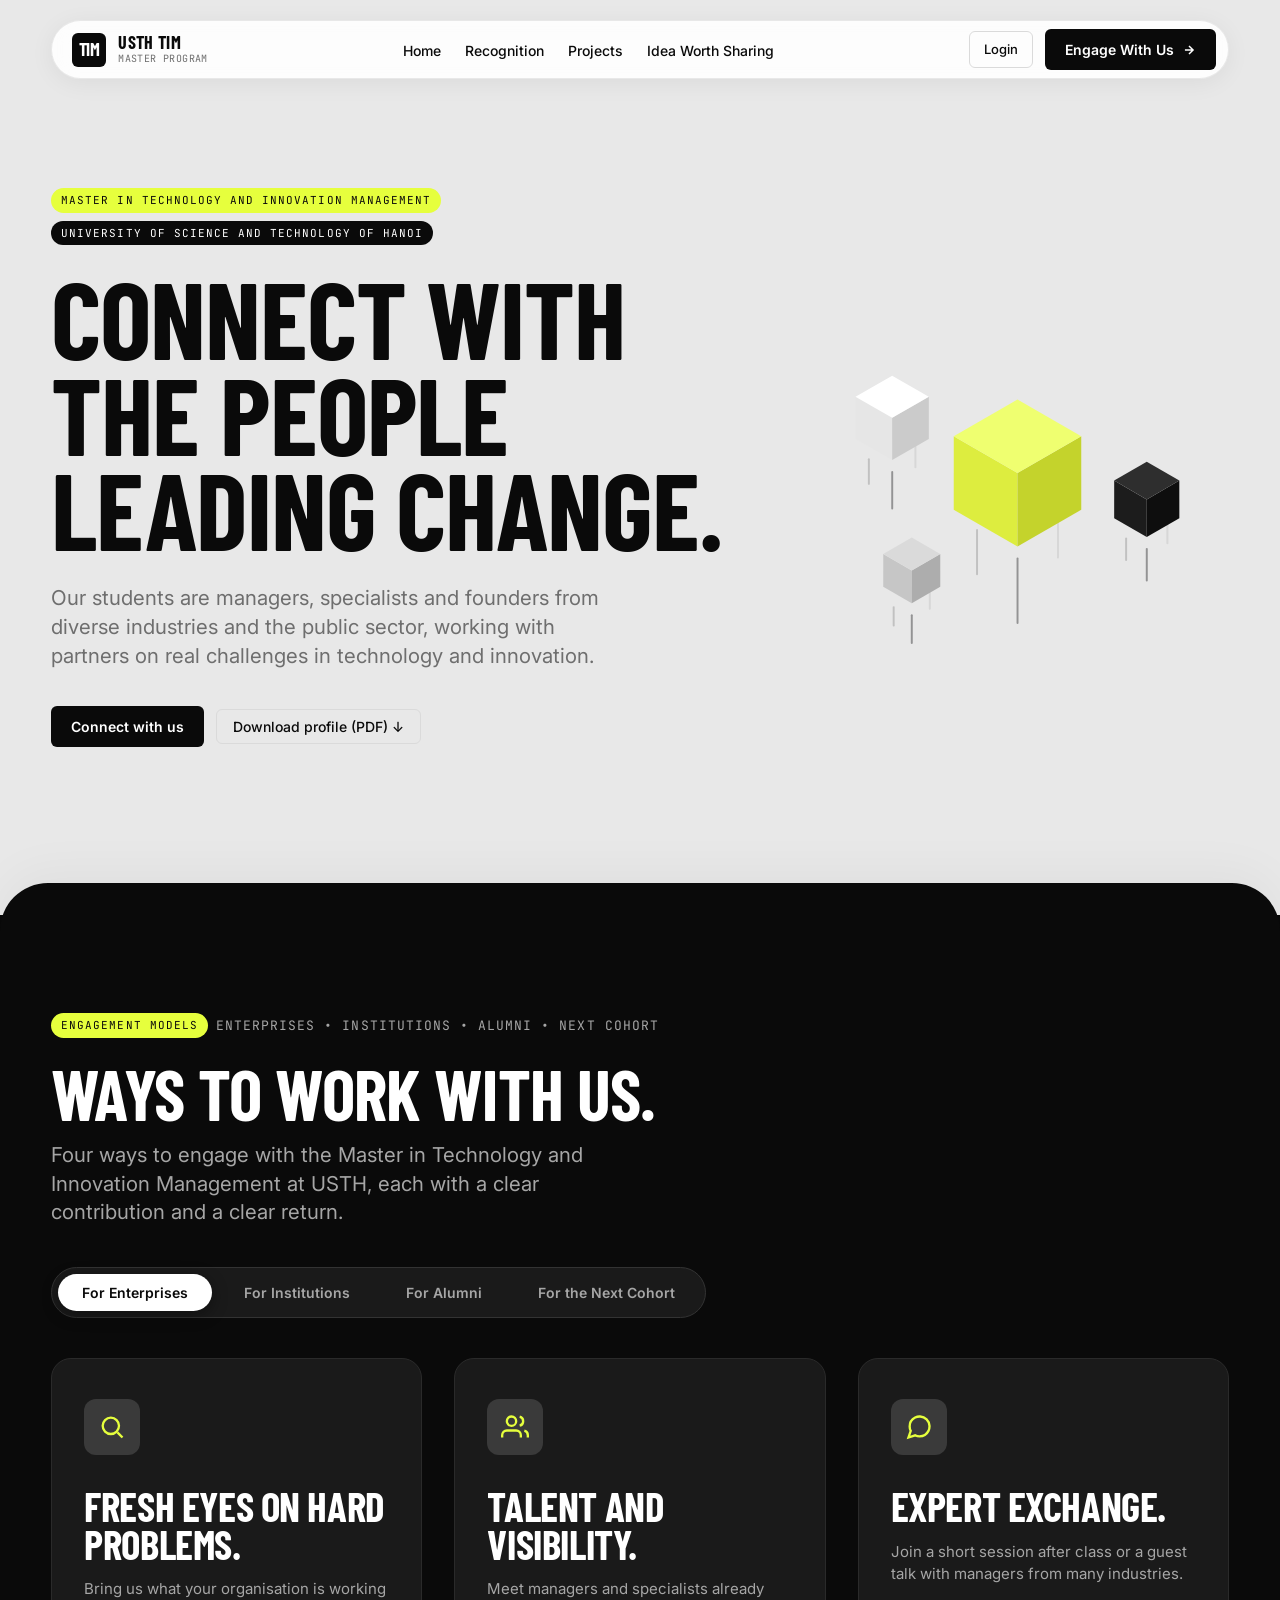
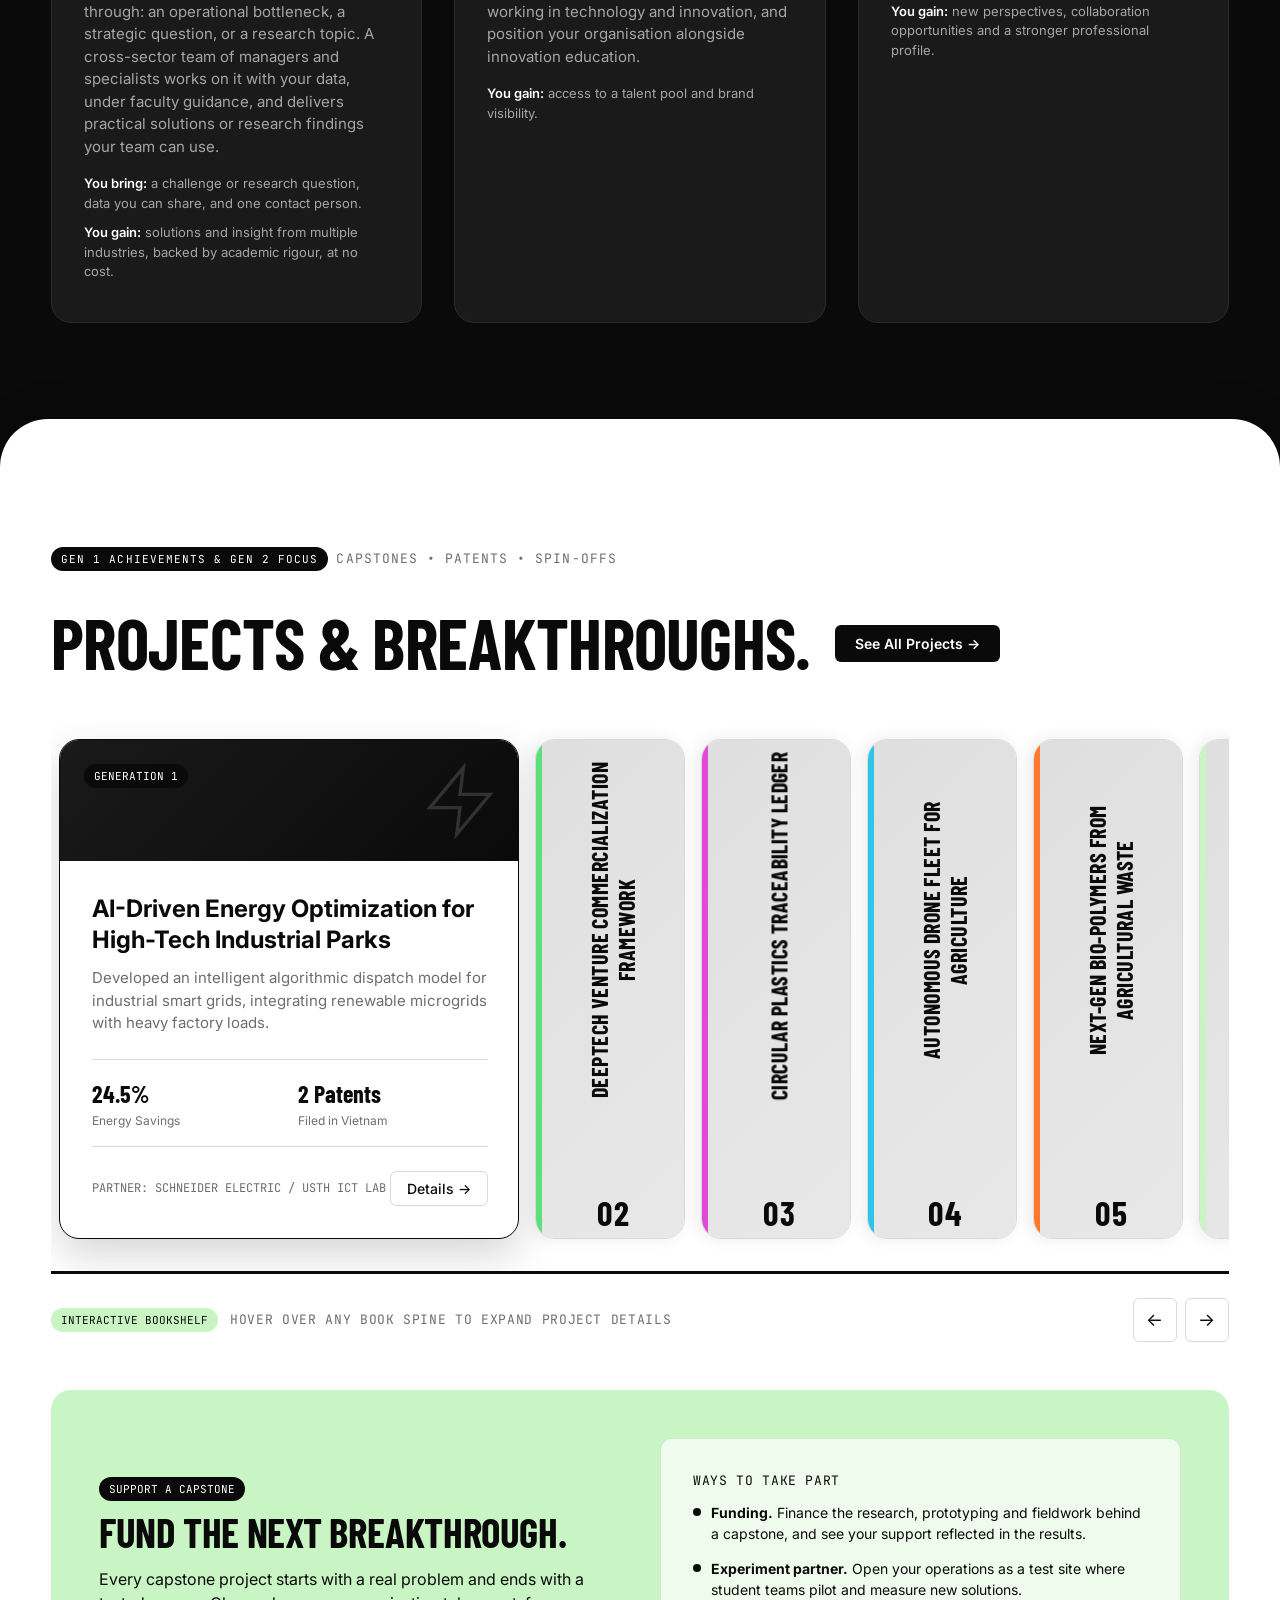
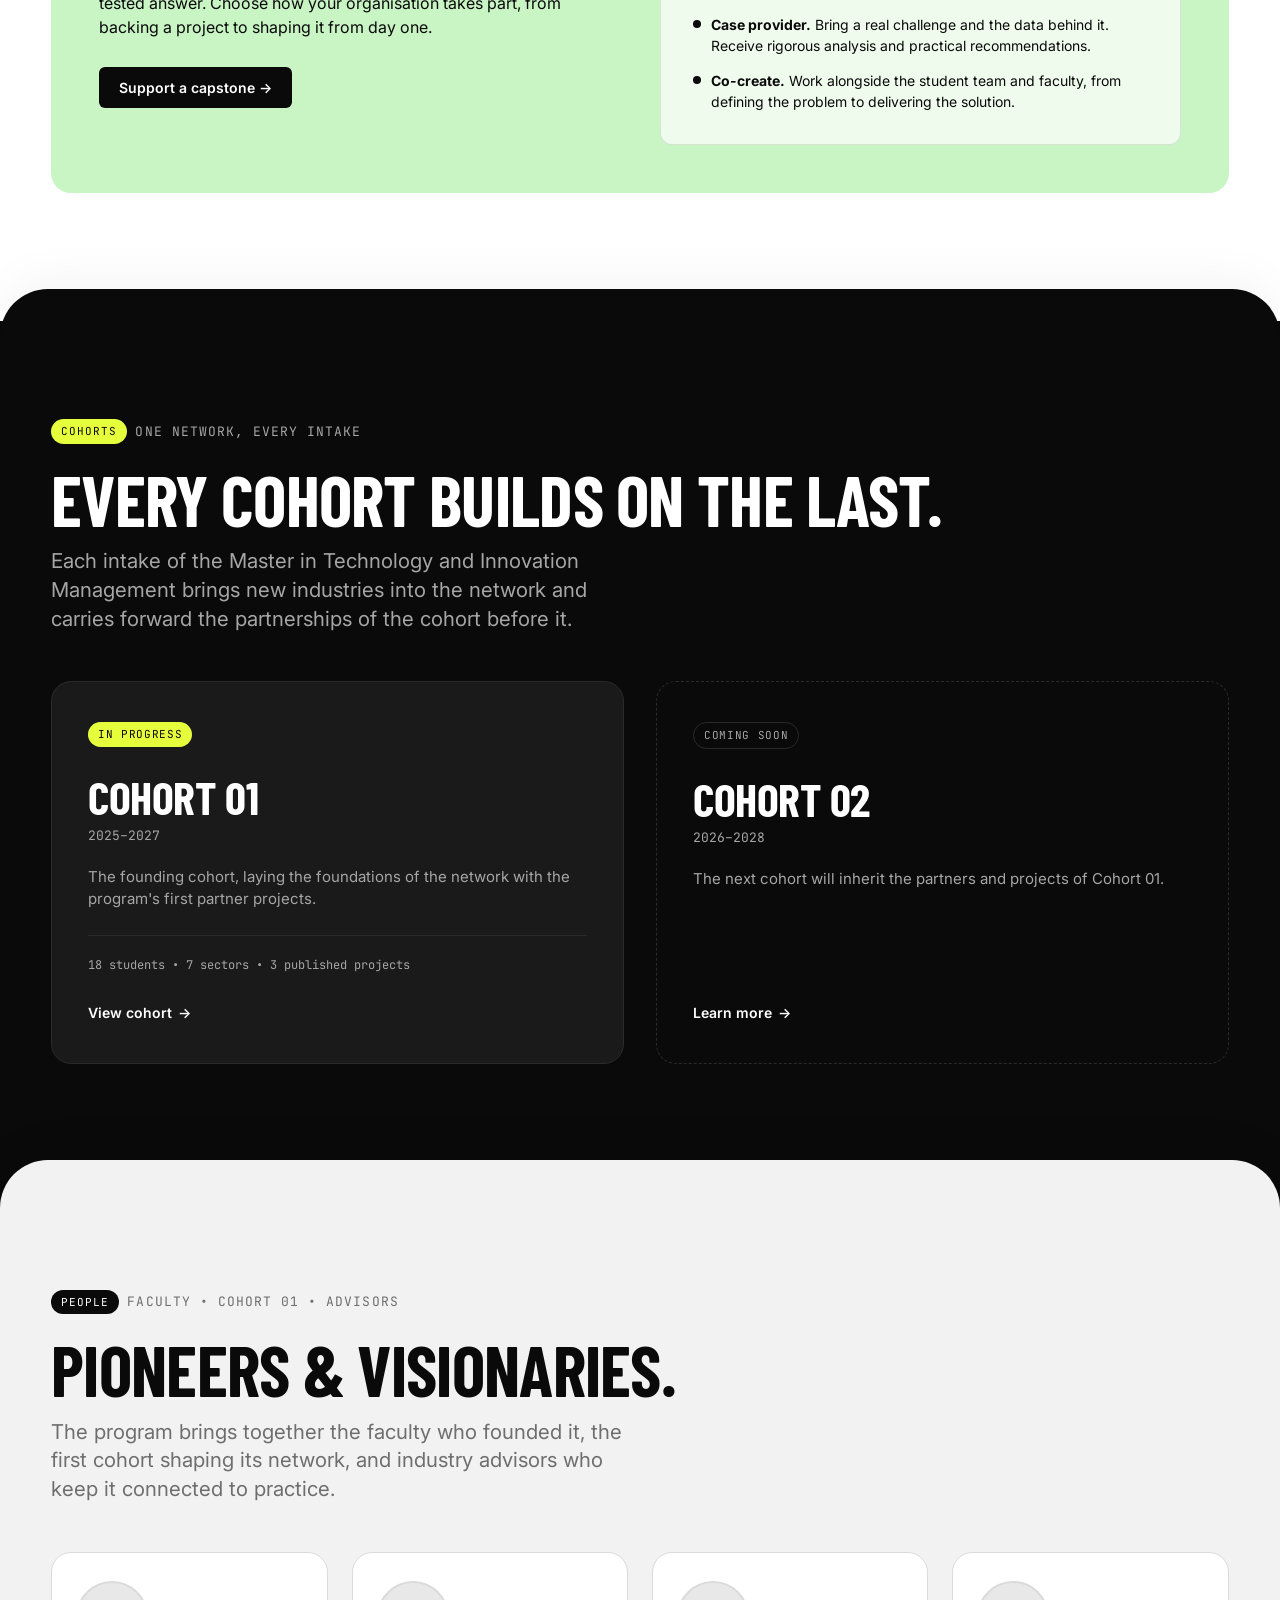
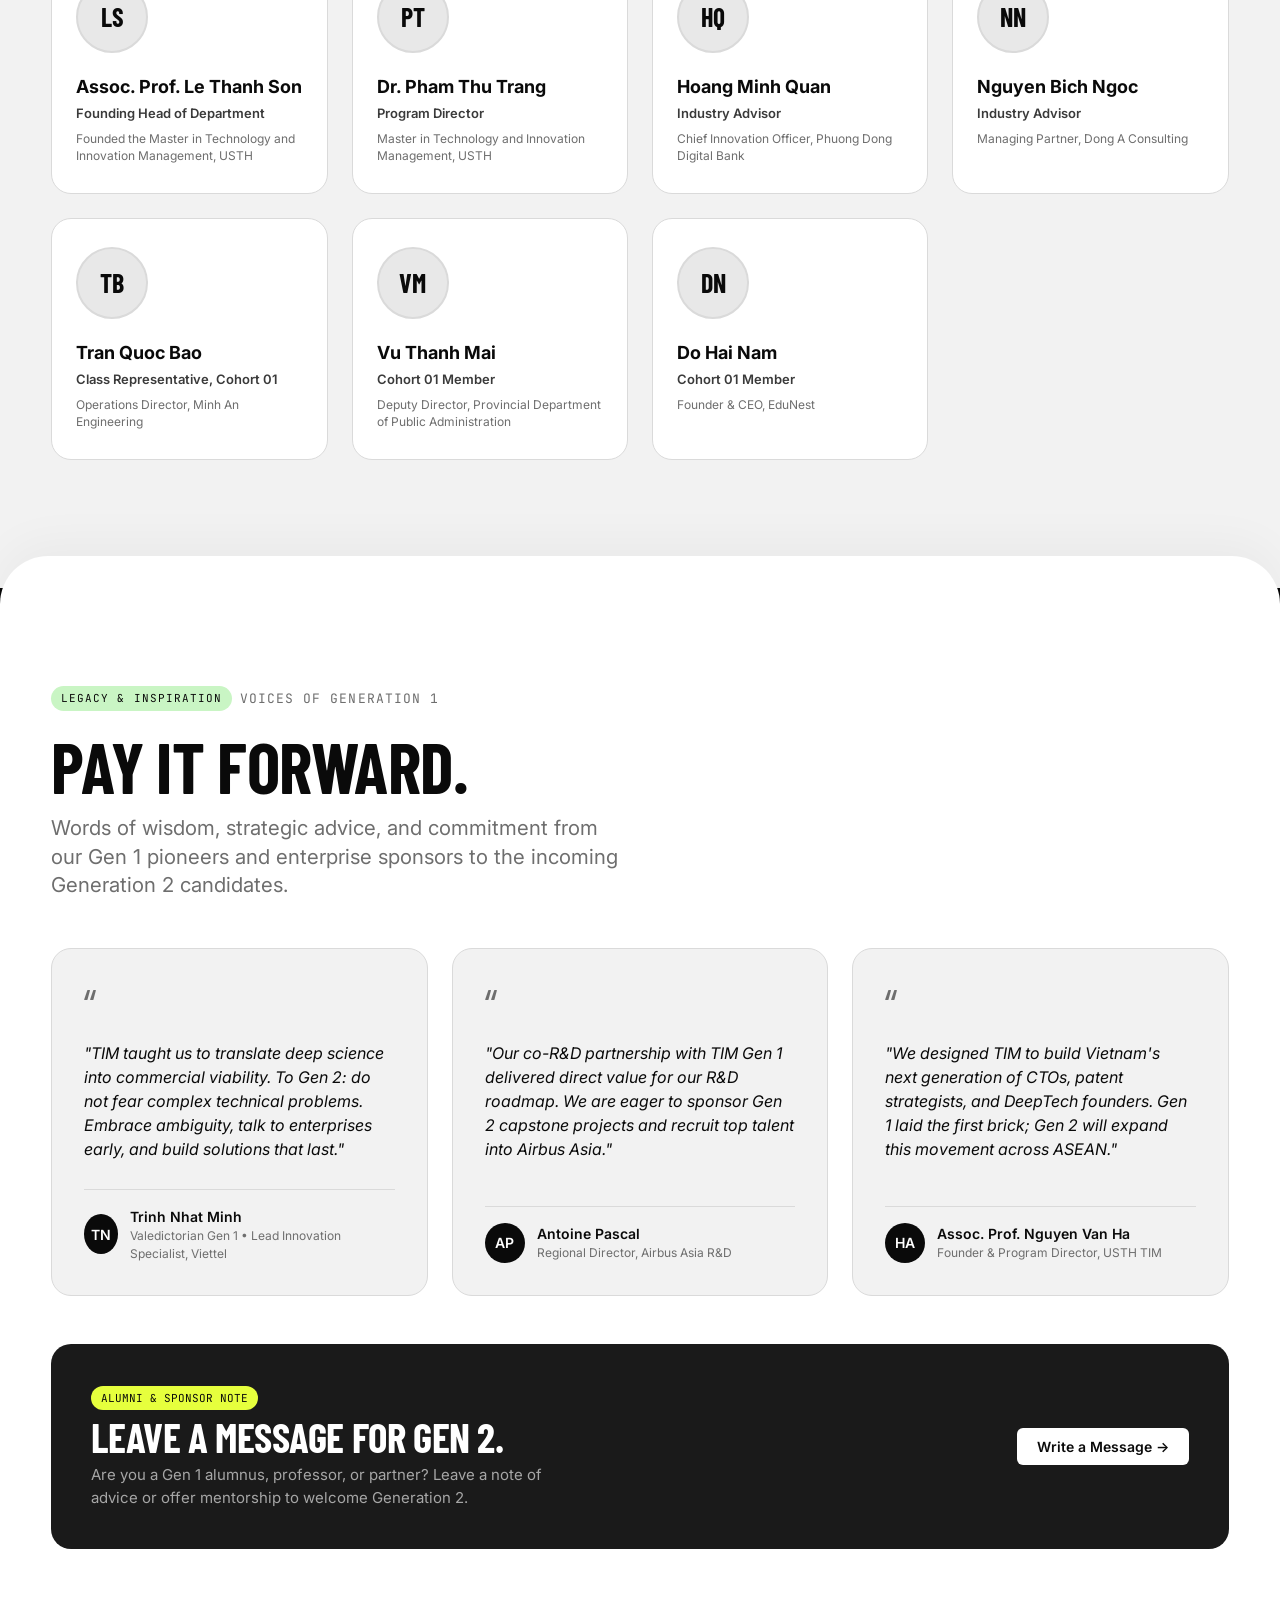
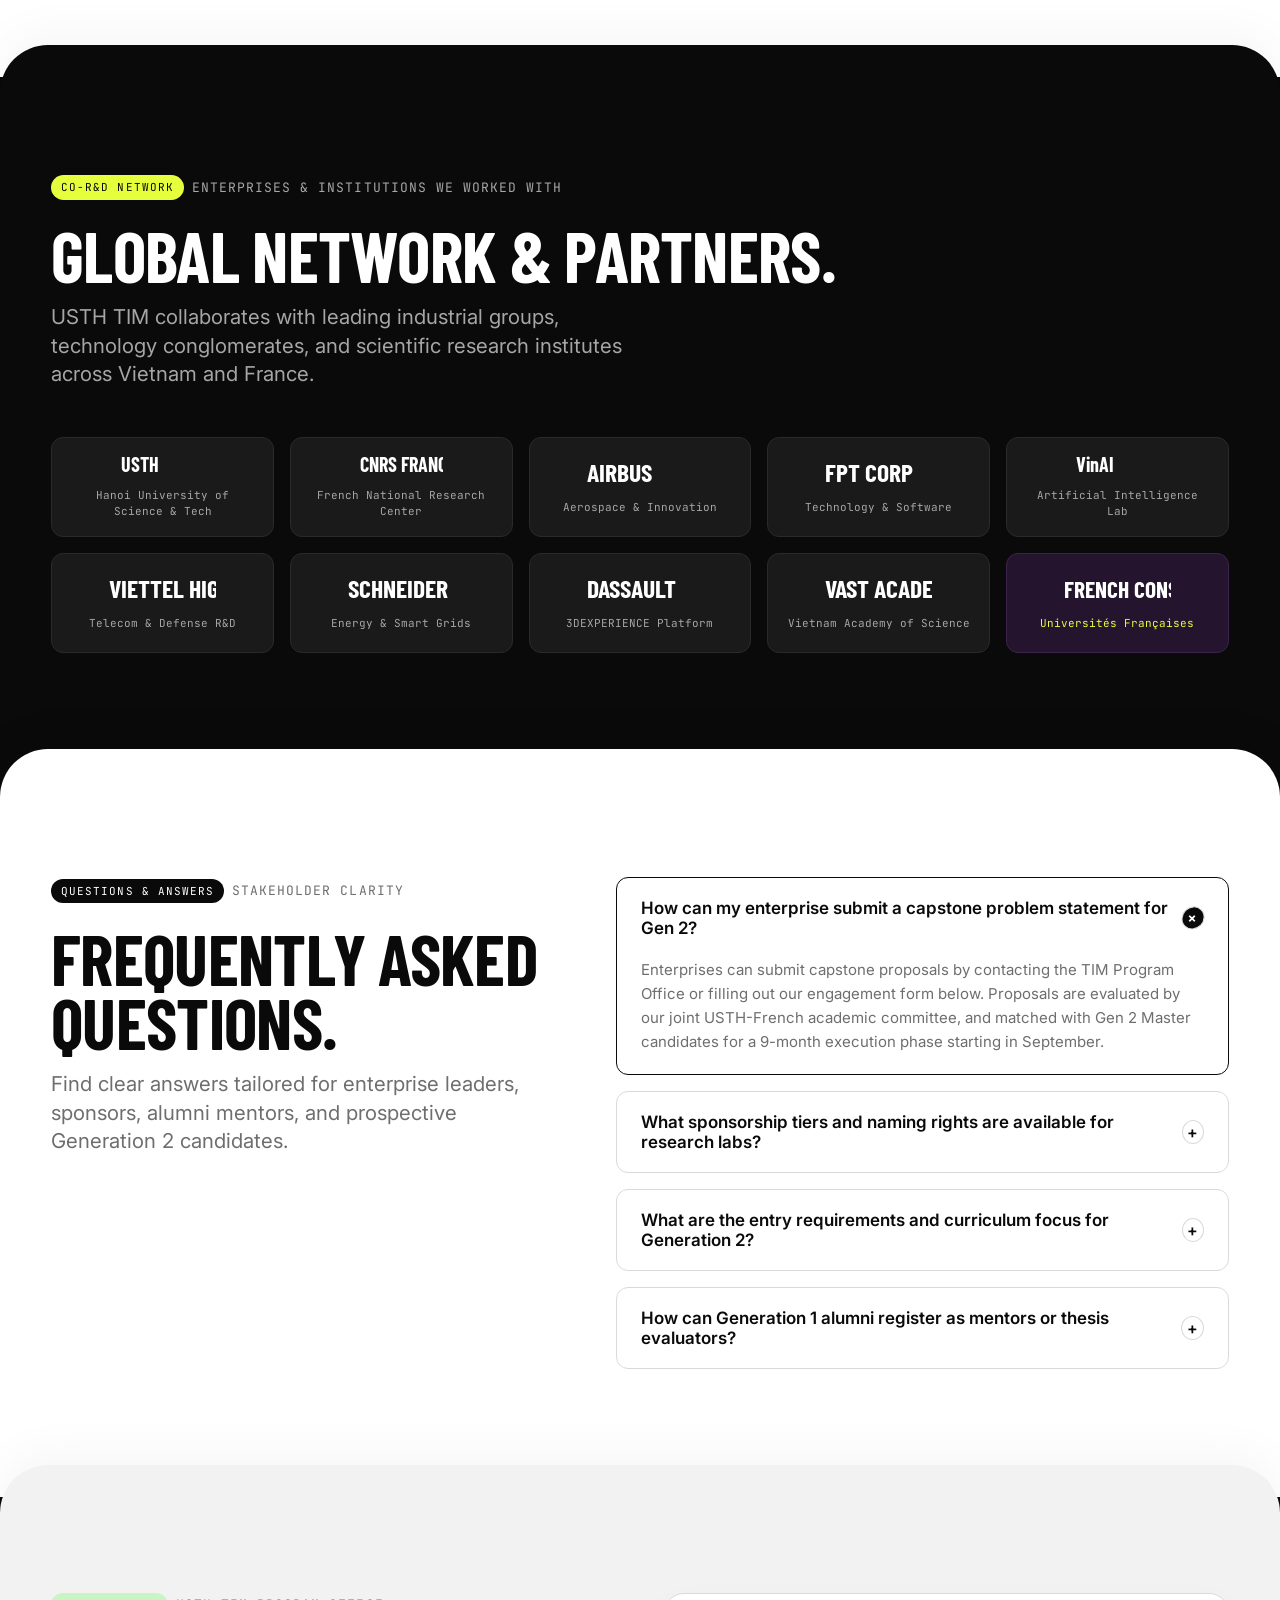
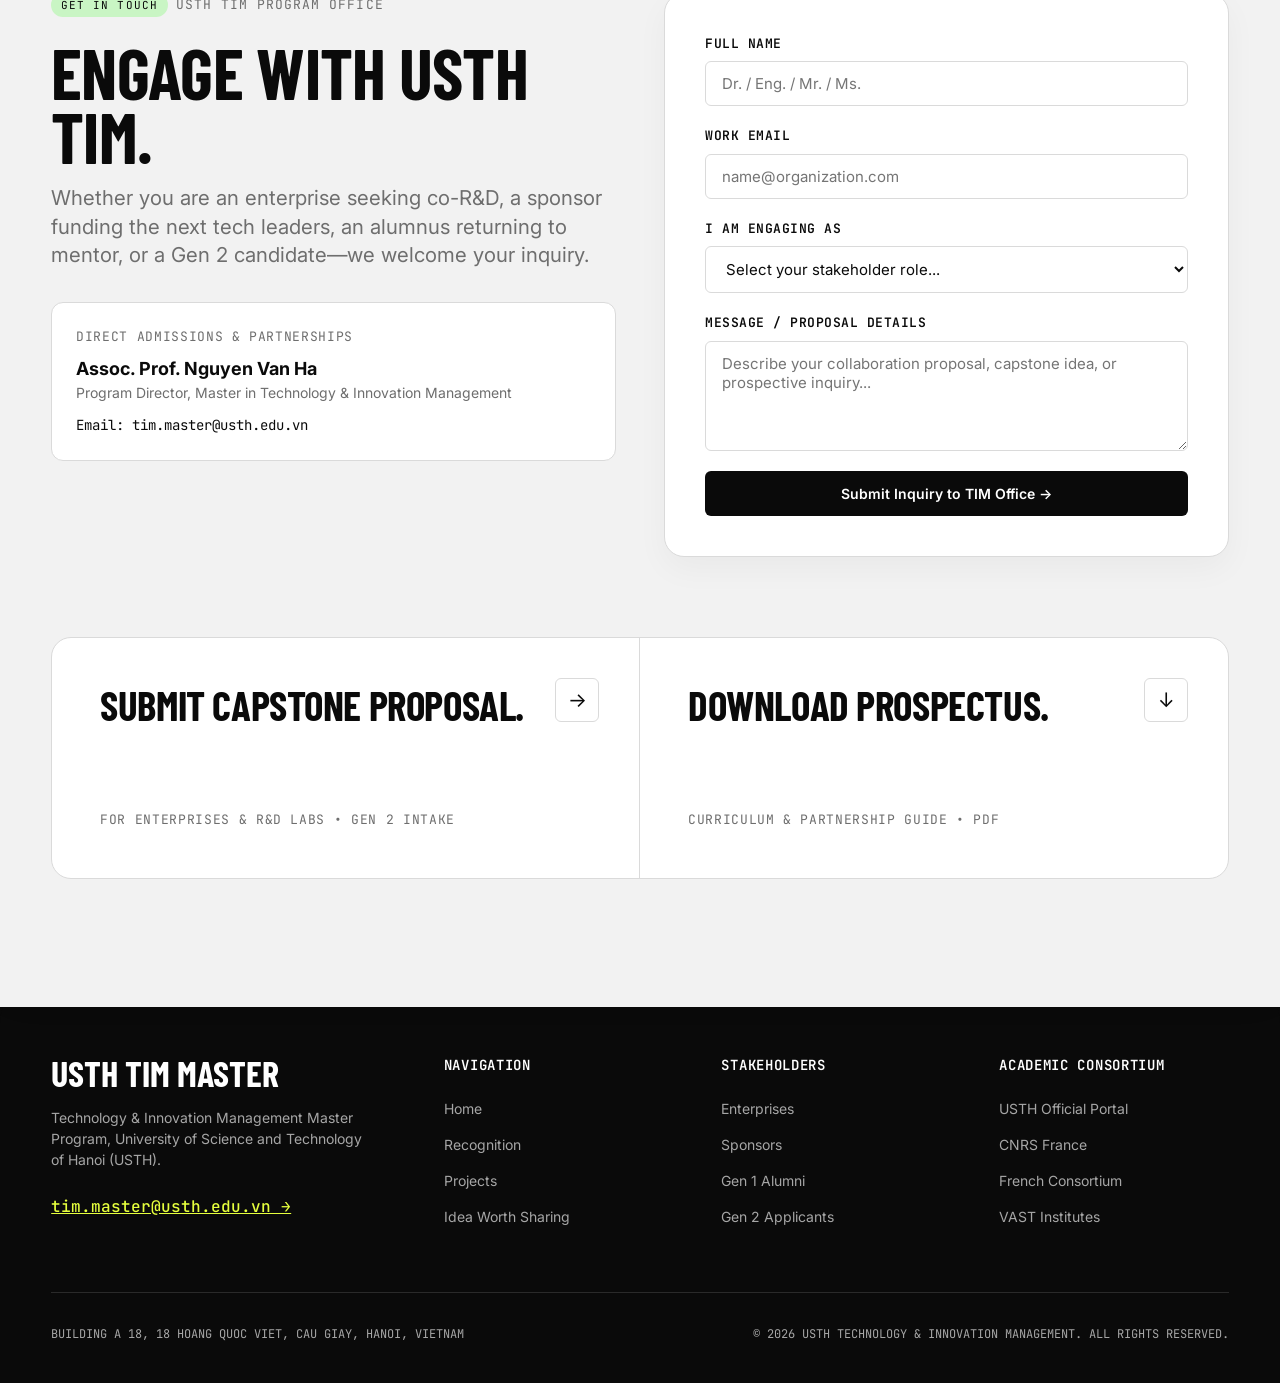
==== commit a9651f48: "Add Cohorts section and per-cohort detail pages; expand Cohort 01 highlights - Add homepage Cohorts " ====
--- a/index.html
+++ b/index.html
@@ -38,7 +38,7 @@
 
       <div class="nav-right-actions" style="display: flex; align-items: center; gap: 12px;">
         <a href="/login" class="btn-outlined nav-portal-btn" id="portalLoginBtn" style="font-size: 13px; padding: 8px 14px;">
-          <span>Student / Admin Portal</span>
+          <span>Login</span>
         </a>
 
         <a href="#contact" class="btn-primary">
@@ -599,6 +599,47 @@
           </div>
         </div>
 
+      </div>
+    </section>
+
+    <!-- ==========================================
+         SECTION 3B: COHORTS (Dark Sheet)
+         ========================================== -->
+    <section class="sheet sheet-dark" id="cohorts">
+      <div class="container">
+        <div class="section-meta section-meta-dark">
+          <span class="badge-tag badge-tag-signal">COHORTS</span>
+          <span>ONE NETWORK, EVERY INTAKE</span>
+        </div>
+
+        <h2 class="display-l">EVERY COHORT BUILDS ON THE LAST.</h2>
+
+        <p class="lead-text lead-text-dark" style="margin-top: 16px;">
+          Each intake of the Master in Technology and Innovation Management brings new industries into the network and carries forward the partnerships of the cohort before it.
+        </p>
+
+        <div class="cohorts-grid">
+          <a href="/cohorts/cohort-01" class="cohort-card cohort-card-active">
+            <div class="cohort-card-top">
+              <span class="cohort-status-badge cohort-status-active">IN PROGRESS</span>
+            </div>
+            <h3 class="cohort-card-name">COHORT 01</h3>
+            <div class="cohort-card-period">2025&ndash;2027</div>
+            <p class="cohort-card-desc">The founding cohort, laying the foundations of the network with the program's first partner projects.</p>
+            <div class="cohort-card-stats">18 students &bull; 7 sectors &bull; 3 published projects</div>
+            <span class="cohort-card-cta">View cohort <span class="arrow">&rarr;</span></span>
+          </a>
+
+          <a href="/cohorts/cohort-02" class="cohort-card cohort-card-upcoming">
+            <div class="cohort-card-top">
+              <span class="cohort-status-badge cohort-status-upcoming">COMING SOON</span>
+            </div>
+            <h3 class="cohort-card-name">COHORT 02</h3>
+            <div class="cohort-card-period">2026&ndash;2028</div>
+            <p class="cohort-card-desc">The next cohort will inherit the partners and projects of Cohort 01.</p>
+            <span class="cohort-card-cta">Learn more <span class="arrow">&rarr;</span></span>
+          </a>
+        </div>
       </div>
     </section>
 
--- a/styles.css
+++ b/styles.css
@@ -1627,6 +1627,302 @@
   color: var(--muted);
 }
 
+/* ==========================================
+   HOMEPAGE: COHORTS SECTION
+   ========================================== */
+.cohorts-grid {
+  display: grid;
+  grid-template-columns: repeat(2, 1fr);
+  gap: 32px;
+  margin-top: 48px;
+}
+
+.cohort-card {
+  display: flex;
+  flex-direction: column;
+  background: var(--ink-raised);
+  border: 1px solid var(--hairline-dark);
+  border-radius: var(--radius-card);
+  padding: 40px 36px;
+  color: inherit;
+  transition: transform 0.3s ease, border-color 0.3s ease;
+}
+
+.cohort-card:hover {
+  transform: translateY(-4px);
+  border-color: #444;
+}
+
+.cohort-card-upcoming {
+  background: transparent;
+  border: 1px dashed var(--hairline-dark);
+}
+
+.cohort-card-upcoming:hover {
+  border-color: #555;
+}
+
+.cohort-card-top {
+  display: flex;
+  align-items: center;
+  margin-bottom: 28px;
+}
+
+.cohort-status-badge {
+  font-family: var(--font-mono);
+  font-size: 11px;
+  letter-spacing: 0.06em;
+  text-transform: uppercase;
+  padding: 4px 10px;
+  border-radius: var(--radius-pill);
+}
+
+.cohort-status-active {
+  background: var(--signal);
+  color: var(--ink);
+}
+
+.cohort-status-upcoming {
+  background: transparent;
+  border: 1px solid var(--hairline-dark);
+  color: var(--muted-on-ink);
+}
+
+.cohort-card-name {
+  font-family: var(--font-display);
+  font-size: clamp(32px, 3.6vw, 48px);
+  font-weight: 700;
+  text-transform: uppercase;
+  line-height: 0.95;
+  letter-spacing: -0.01em;
+  color: var(--on-ink);
+  margin-bottom: 8px;
+}
+
+.cohort-card-period {
+  font-family: var(--font-mono);
+  font-size: 13px;
+  color: var(--muted-on-ink);
+  margin-bottom: 20px;
+}
+
+.cohort-card-desc {
+  font-size: 15px;
+  color: var(--muted-on-ink);
+  line-height: 1.5;
+  margin-bottom: 24px;
+}
+
+.cohort-card-stats {
+  font-family: var(--font-mono);
+  font-size: 12px;
+  color: var(--muted-on-ink);
+  padding-top: 20px;
+  margin-bottom: 28px;
+  border-top: 1px solid var(--hairline-dark);
+}
+
+.cohort-card-cta {
+  margin-top: auto;
+  display: inline-flex;
+  align-items: center;
+  gap: 6px;
+  font-size: 14px;
+  font-weight: 600;
+  color: var(--on-ink);
+}
+
+.cohort-card-cta .arrow {
+  display: inline-block;
+  transition: transform 0.25s ease;
+}
+
+.cohort-card:hover .cohort-card-cta .arrow {
+  transform: translateX(4px);
+}
+
+/* ==========================================
+   COHORT DETAIL TEMPLATE (/cohorts/*)
+   ========================================== */
+.cohort-breadcrumb {
+  font-family: var(--font-mono);
+  font-size: 12px;
+  letter-spacing: 0.04em;
+  text-transform: uppercase;
+  color: var(--muted);
+  margin-bottom: 24px;
+}
+
+.cohort-breadcrumb a {
+  color: var(--muted);
+  transition: color 0.2s ease;
+}
+
+.cohort-breadcrumb a:hover {
+  color: var(--ink);
+}
+
+.cohort-breadcrumb span {
+  margin: 0 6px;
+}
+
+.cohort-hero-centered {
+  min-height: 72vh;
+  display: flex;
+  align-items: center;
+}
+
+.cohort-hero-container {
+  text-align: center;
+  display: flex;
+  flex-direction: column;
+  align-items: center;
+  max-width: 640px;
+  margin: 0 auto;
+}
+
+.cohort-hero-container .cohort-breadcrumb,
+.cohort-hero-container .section-meta {
+  justify-content: center;
+}
+
+.cohort-stats-row {
+  display: grid;
+  grid-template-columns: repeat(4, 1fr);
+  gap: 24px;
+  margin-top: 40px;
+  padding-top: 32px;
+  border-top: 1px solid var(--hairline);
+}
+
+.cohort-highlights-grid {
+  display: grid;
+  grid-template-columns: repeat(3, 1fr);
+  gap: 24px;
+}
+
+.cohort-highlight-card {
+  background: var(--canvas-soft);
+  border: 1px solid var(--hairline);
+  border-radius: var(--radius-card);
+  padding: 32px;
+  display: flex;
+  flex-direction: column;
+}
+
+.cohort-highlight-meta {
+  display: flex;
+  align-items: center;
+  justify-content: space-between;
+  gap: 12px;
+  margin-bottom: 16px;
+}
+
+.cohort-highlight-date {
+  color: var(--muted);
+}
+
+.cohort-highlight-type {
+  flex-shrink: 0;
+}
+
+.cohort-highlight-title {
+  color: var(--ink);
+  margin-bottom: 12px;
+  font-size: clamp(22px, 2.2vw, 28px);
+}
+
+.cohort-highlight-desc {
+  font-size: 14px;
+  color: var(--muted);
+  line-height: 1.55;
+}
+
+.cohort-highlight-link {
+  display: inline-block;
+  margin-top: auto;
+  padding-top: 16px;
+  font-size: 14px;
+  font-weight: 600;
+  color: var(--ink);
+}
+
+.cohort-highlight-link:hover {
+  text-decoration: underline;
+}
+
+.cohort-sector-bar {
+  display: flex;
+  width: 100%;
+  height: 32px;
+  border-radius: var(--radius-button);
+  overflow: hidden;
+  margin-bottom: 24px;
+}
+
+.cohort-sector-segment {
+  height: 100%;
+}
+
+.cohort-sector-legend {
+  display: flex;
+  flex-wrap: wrap;
+  gap: 16px 28px;
+}
+
+.cohort-sector-legend-item {
+  display: flex;
+  align-items: center;
+  gap: 8px;
+  font-size: 13px;
+  color: var(--ink);
+}
+
+.cohort-sector-swatch {
+  width: 10px;
+  height: 10px;
+  border-radius: 2px;
+  flex-shrink: 0;
+}
+
+.cohort-students-more {
+  margin-top: 24px;
+  font-size: 14px;
+  color: var(--muted);
+}
+
+.cohort-cta-container {
+  text-align: center;
+  display: flex;
+  flex-direction: column;
+  align-items: center;
+}
+
+.cohort-pagination {
+  display: flex;
+  gap: 24px;
+  margin-top: 16px;
+  font-size: 14px;
+  font-weight: 600;
+}
+
+.cohort-pagination a {
+  color: var(--ink);
+  transition: opacity 0.2s ease;
+}
+
+.cohort-pagination a:hover {
+  opacity: 0.6;
+}
+
+.cohort-pagination-dark {
+  margin-top: 32px;
+}
+
+.cohort-pagination-dark a {
+  color: var(--on-ink);
+}
+
 /* Responsive Styles */
 @media (max-width: 1024px) {
   .hero-grid {
@@ -1666,6 +1962,9 @@
   .blog-grid {
     grid-template-columns: repeat(2, 1fr);
   }
+  .cohort-stats-row {
+    grid-template-columns: repeat(2, 1fr);
+  }
 }
 
 @media (max-width: 768px) {
@@ -1701,4 +2000,13 @@
   .blog-grid {
     grid-template-columns: 1fr;
   }
-}
+  .cohorts-grid {
+    grid-template-columns: 1fr;
+  }
+  .cohort-highlights-grid {
+    grid-template-columns: 1fr;
+  }
+  .cohort-hero-centered {
+    min-height: 0;
+  }
+}
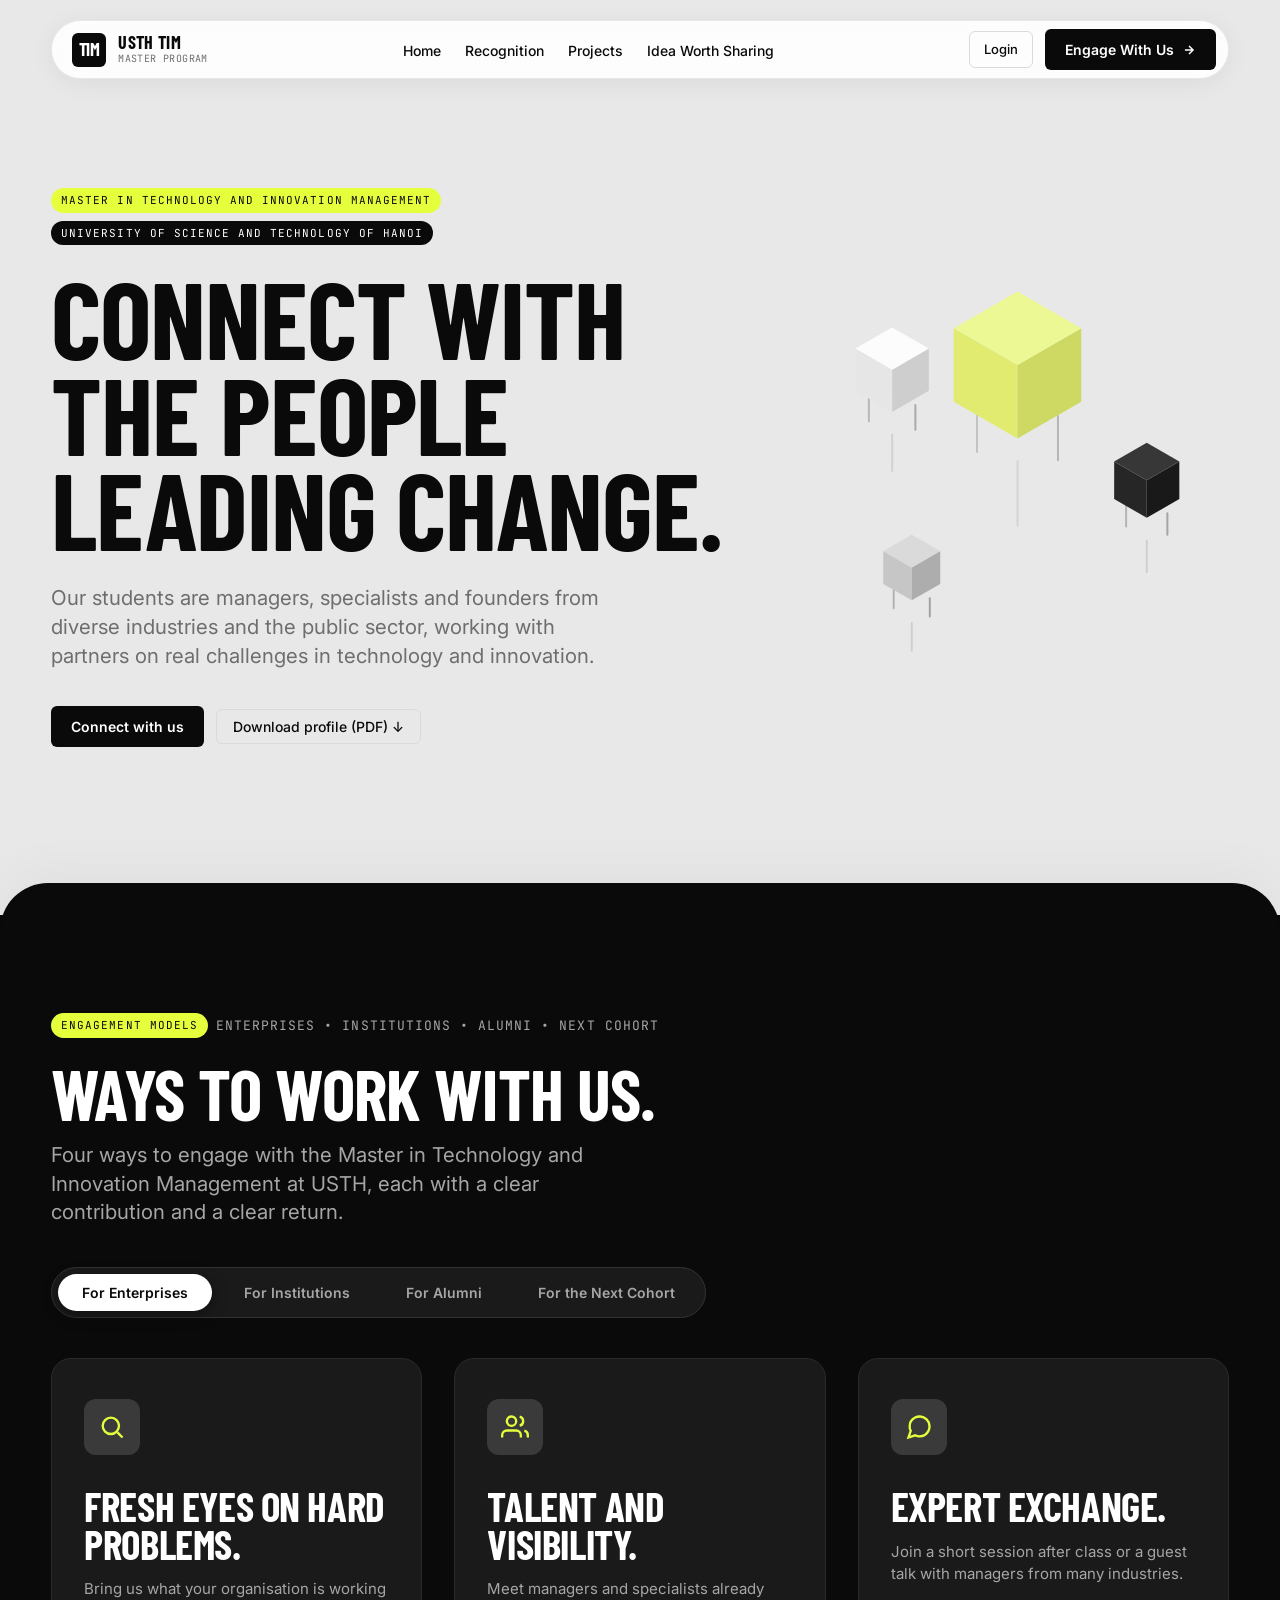
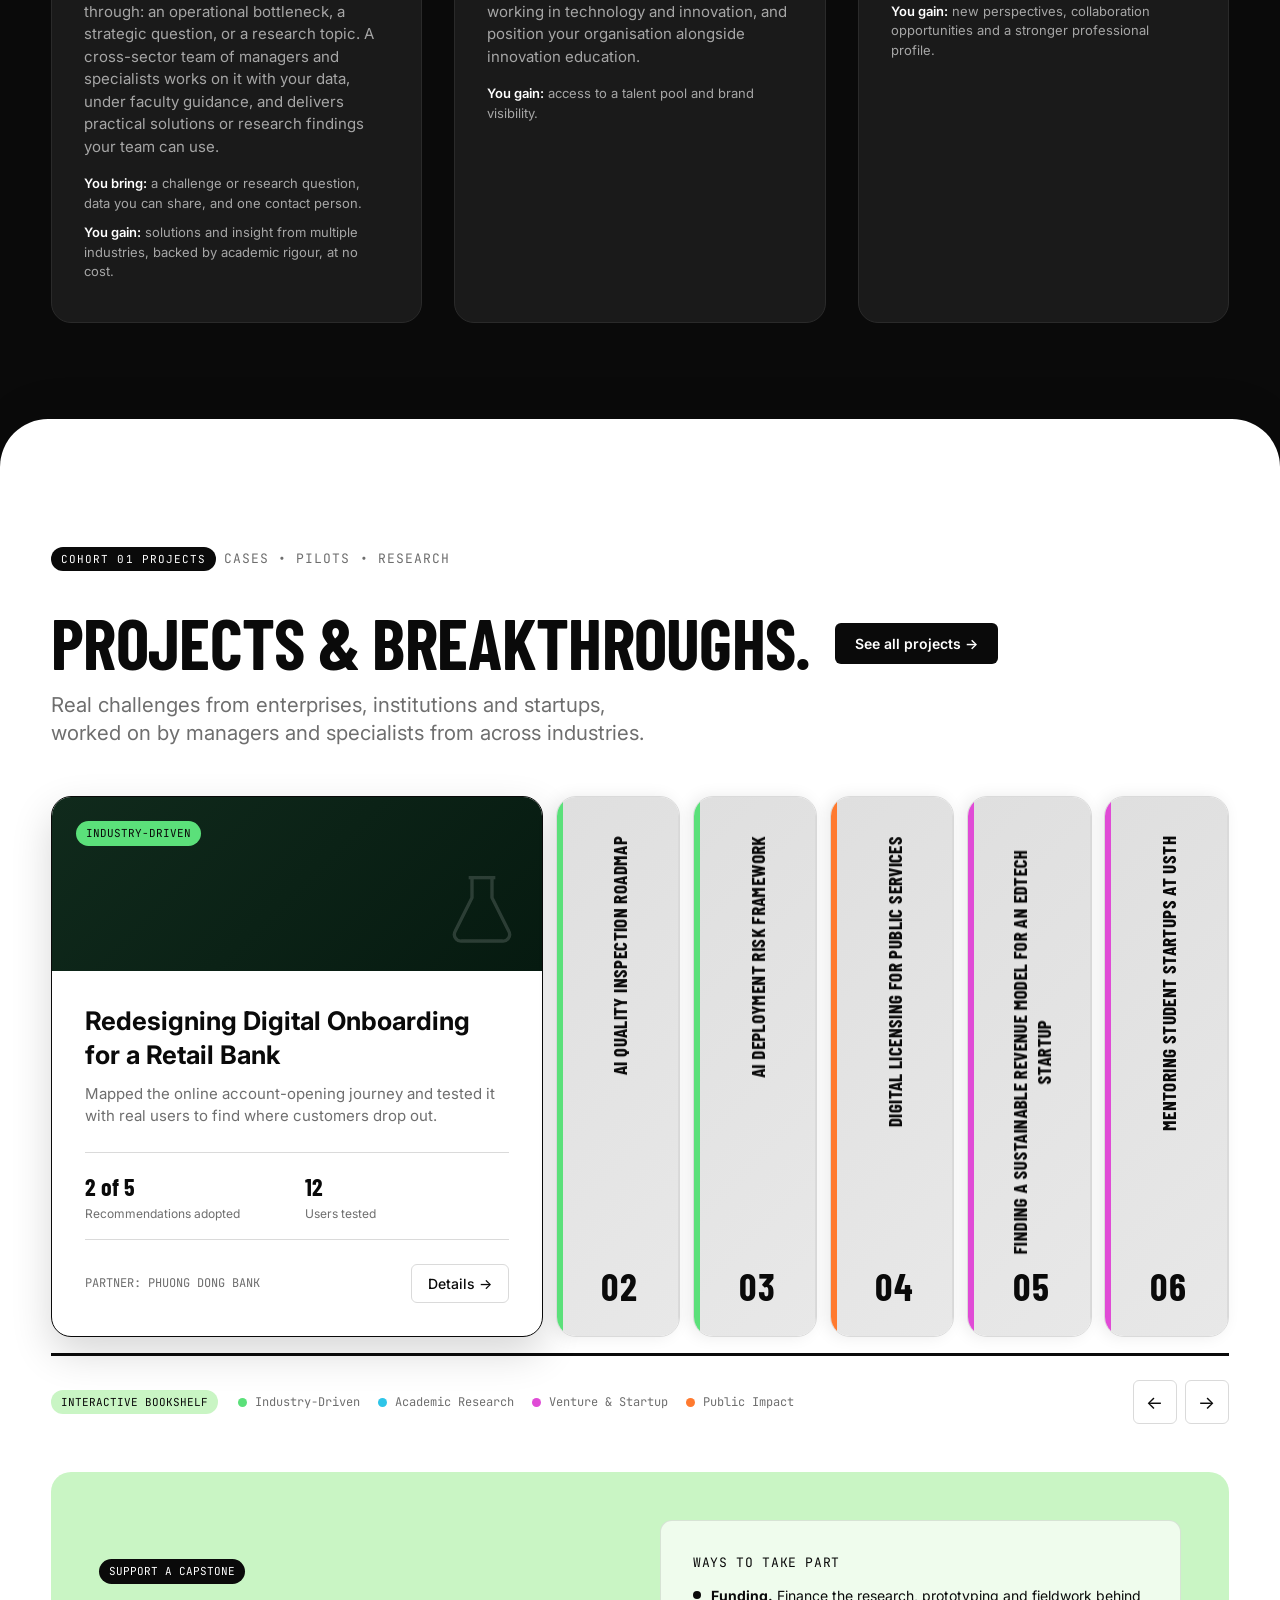
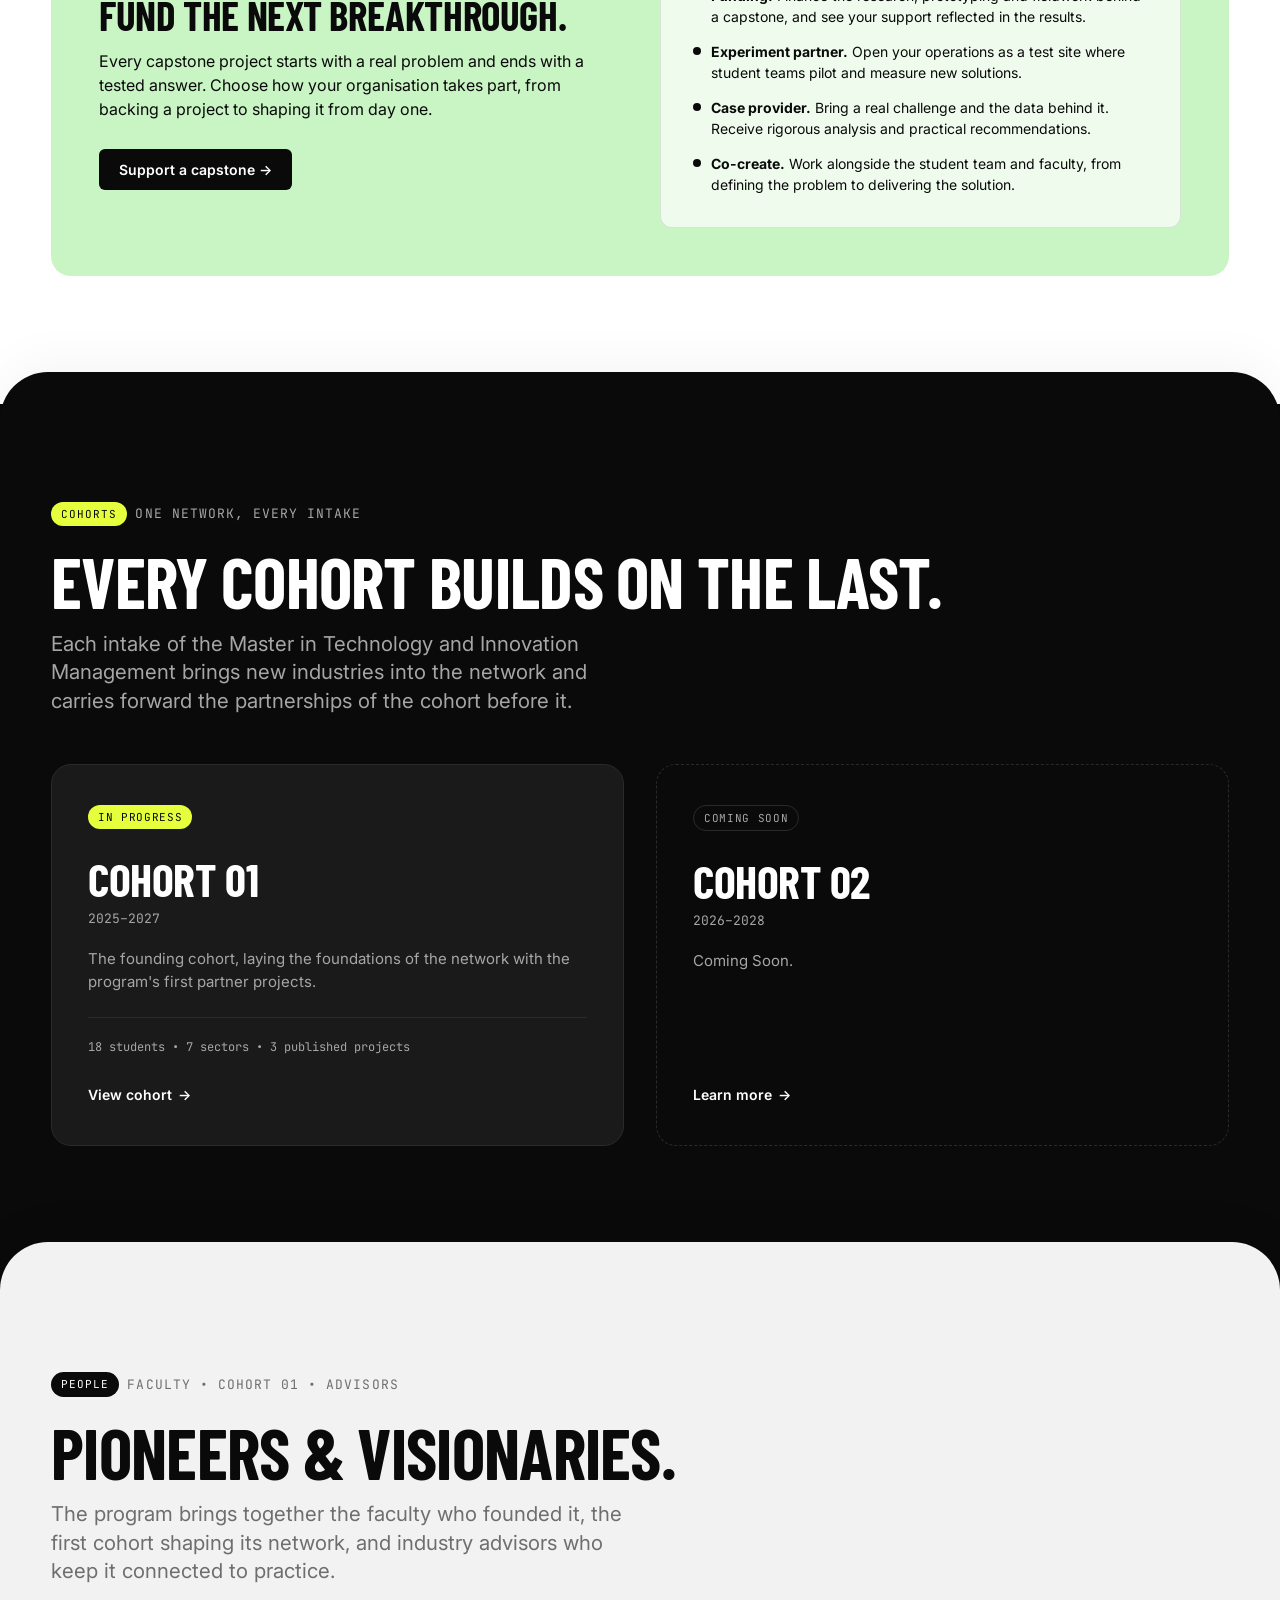
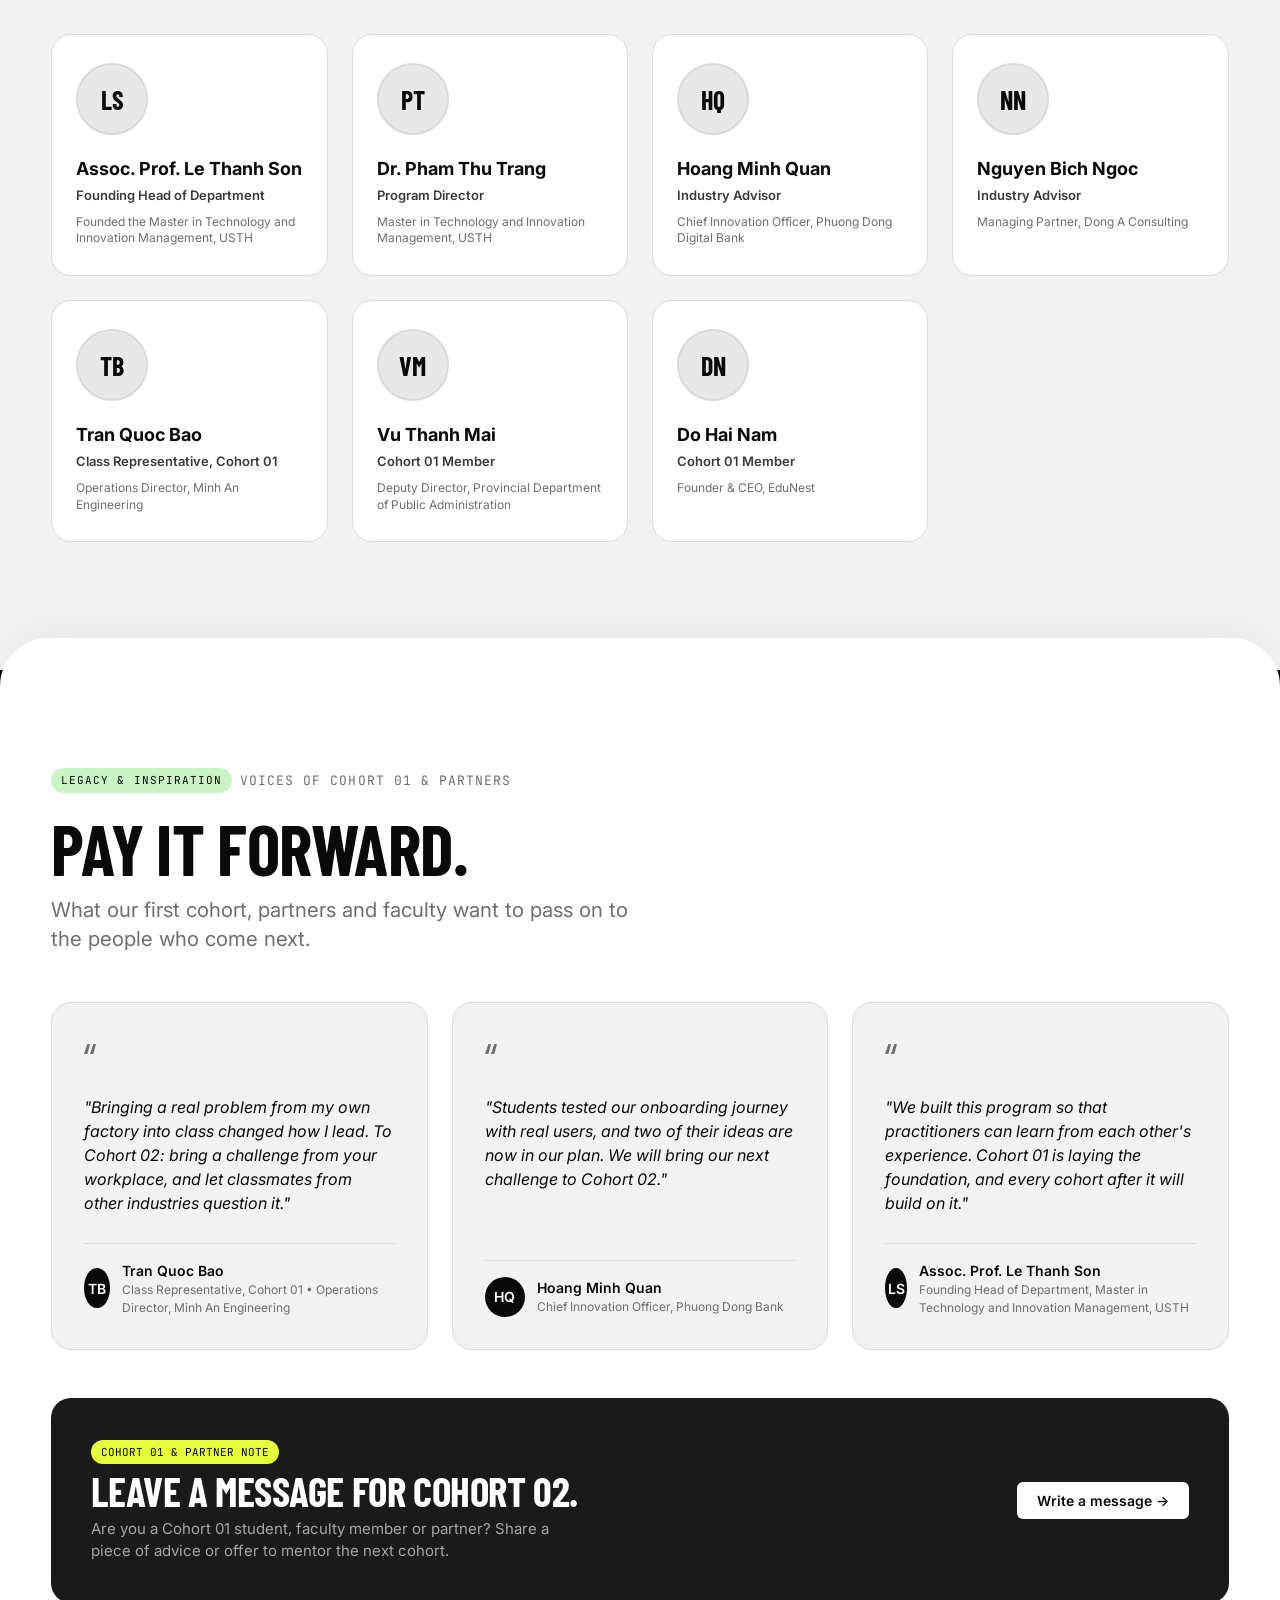
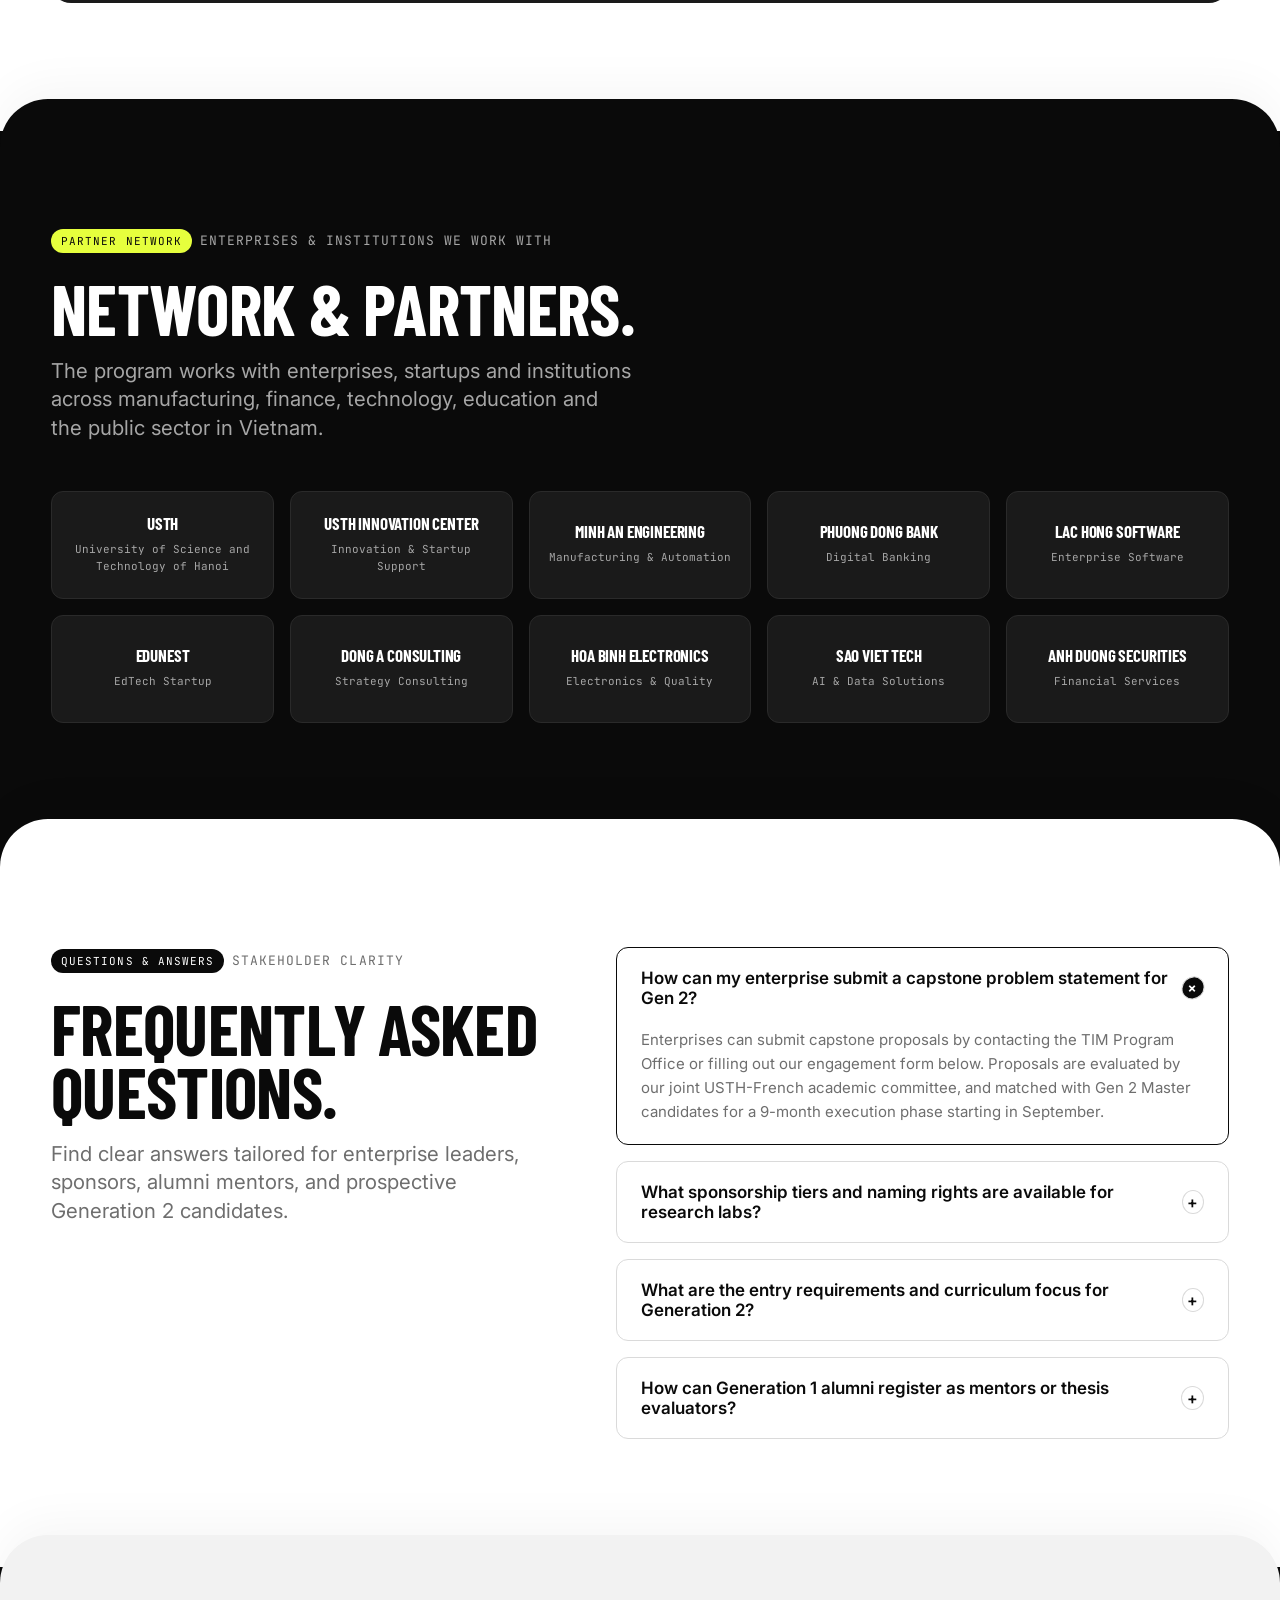
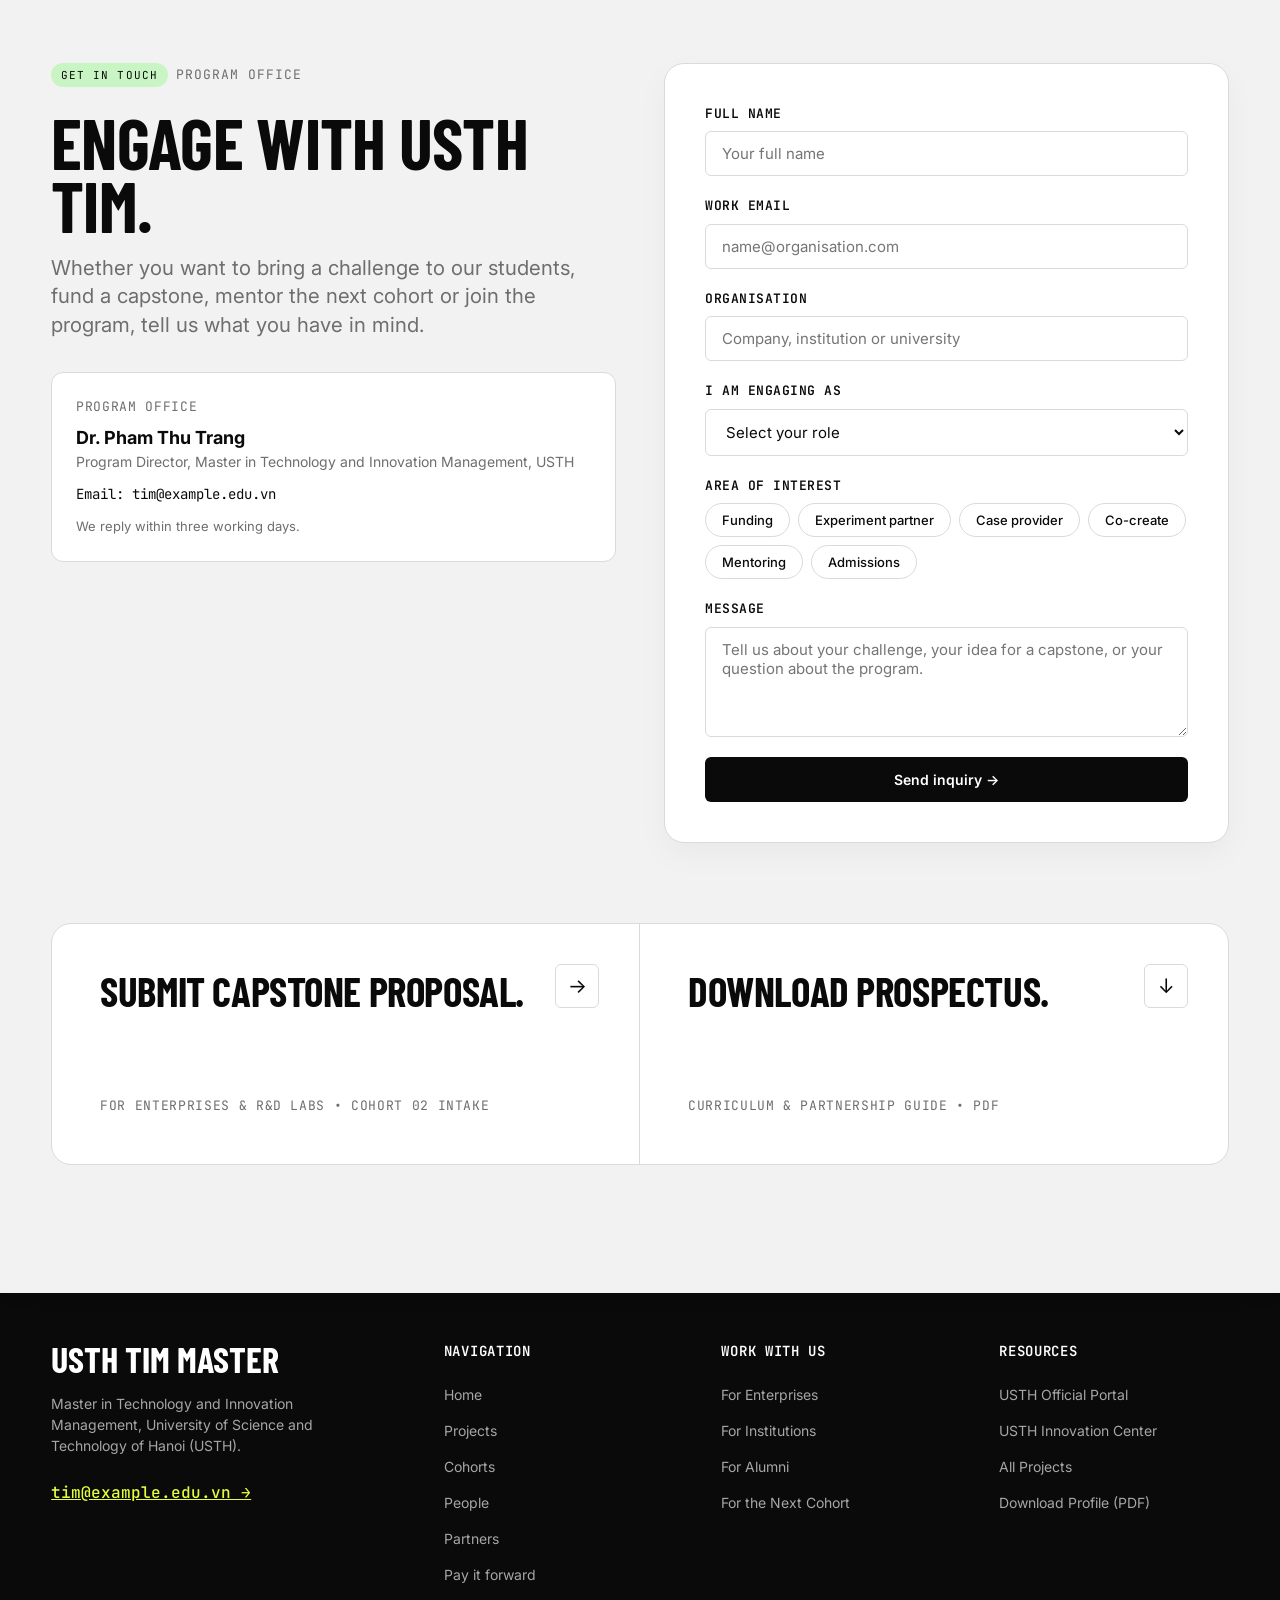
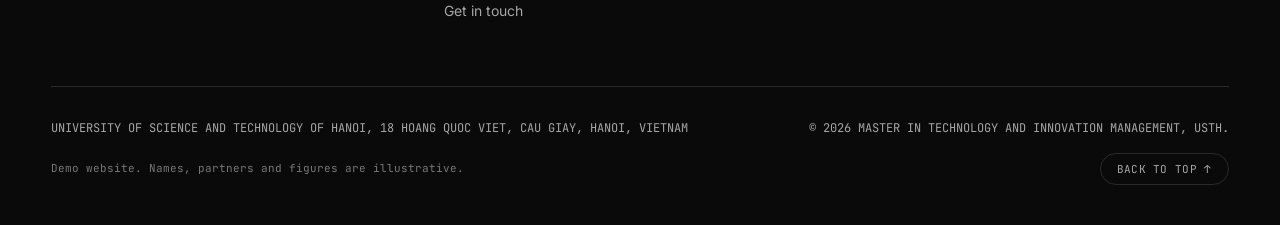
==== commit 09dc20ea: "Add project detail pages, rework bookshelf layout, and rewrite footer Adds shared projects data/rend" ====
--- a/index.html
+++ b/index.html
@@ -308,255 +308,32 @@
       <div class="container">
         <div class="projects-header">
           <div class="section-meta">
-            <span class="badge-tag">GEN 1 ACHIEVEMENTS & GEN 2 FOCUS</span>
-            <span>CAPSTONES &bull; PATENTS &bull; SPIN-OFFS</span>
+            <span class="badge-tag">COHORT 01 PROJECTS</span>
+            <span>CASES &bull; PILOTS &bull; RESEARCH</span>
           </div>
 
           <div class="projects-top-bar">
             <div class="title-with-btn">
               <h2 class="display-l">PROJECTS & BREAKTHROUGHS.</h2>
-              <button class="btn-primary" id="seeAllProjectsBtn">See All Projects &rarr;</button>
-            </div>
-          </div>
+              <a href="/projects" class="btn-primary">See all projects &rarr;</a>
+            </div>
+          </div>
+
+          <p class="lead-text" style="margin-top: 16px; max-width: 620px;">
+            Real challenges from enterprises, institutions and startups, worked on by managers and specialists from across industries.
+          </p>
         </div>
 
         <div class="bookshelf-wrapper">
           <div class="bookshelf-carousel" id="projectsCarousel">
-            <!-- Spine Card 1 (Open by default) -->
-            <div class="spine-card spine-card-1 expanded">
-              <div class="spine-collapsed-view">
-                <span class="spine-title-vertical">AI-DRIVEN ENERGY OPTIMIZATION FOR INDUSTRIAL PARKS</span>
-                <span class="spine-num">01</span>
-              </div>
-              <div class="spine-expanded-content">
-                <div class="project-banner project-banner-1">
-                  <span class="badge-tag project-gen-pill">GENERATION 1</span>
-                  <div class="project-banner-graphic">
-                    <svg width="80" height="80" viewBox="0 0 24 24" fill="none" stroke="currentColor" stroke-width="1"><path d="M13 2L3 14h9l-1 8 10-12h-9l1-8z"/></svg>
-                  </div>
-                </div>
-                <div class="project-body">
-                  <h3 class="project-title">AI-Driven Energy Optimization for High-Tech Industrial Parks</h3>
-                  <p class="project-desc">
-                    Developed an intelligent algorithmic dispatch model for industrial smart grids, integrating renewable microgrids with heavy factory loads.
-                  </p>
-                  
-                  <div class="project-metrics-grid">
-                    <div>
-                      <div class="p-metric-val">24.5%</div>
-                      <div class="p-metric-lbl">Energy Savings</div>
-                    </div>
-                    <div>
-                      <div class="p-metric-val">2 Patents</div>
-                      <div class="p-metric-lbl">Filed in Vietnam</div>
-                    </div>
-                  </div>
-
-                  <div class="project-footer">
-                    <span class="partner-tag">PARTNER: SCHNEIDER ELECTRIC / USTH ICT LAB</span>
-                    <button class="btn-outlined open-modal-btn" data-project="p1">Details &rarr;</button>
-                  </div>
-                </div>
-              </div>
-            </div>
-
-            <!-- Spine Card 2 -->
-            <div class="spine-card spine-card-2">
-              <div class="spine-collapsed-view">
-                <span class="spine-title-vertical">DEEPTECH VENTURE COMMERCIALIZATION FRAMEWORK</span>
-                <span class="spine-num">02</span>
-              </div>
-              <div class="spine-expanded-content">
-                <div class="project-banner project-banner-2">
-                  <span class="badge-tag project-gen-pill">GENERATION 1</span>
-                  <div class="project-banner-graphic">
-                    <svg width="80" height="80" viewBox="0 0 24 24" fill="none" stroke="currentColor" stroke-width="1"><polygon points="12 2 2 7 12 12 22 7 12 2"/><polyline points="2 17 12 22 22 17"/><polyline points="2 12 12 17 22 12"/></svg>
-                  </div>
-                </div>
-                <div class="project-body">
-                  <h3 class="project-title">DeepTech Venture Commercialization Framework for VAST Research</h3>
-                  <p class="project-desc">
-                    Created a standardized tech transfer valuation and license structuring framework for early-stage materials science spin-offs from VAST institutes.
-                  </p>
-                  
-                  <div class="project-metrics-grid">
-                    <div>
-                      <div class="p-metric-val">$150,000</div>
-                      <div class="p-metric-lbl">Seed Funding Raised</div>
-                    </div>
-                    <div>
-                      <div class="p-metric-val">3 Spin-offs</div>
-                      <div class="p-metric-lbl">Structured & Launched</div>
-                    </div>
-                  </div>
-
-                  <div class="project-footer">
-                    <span class="partner-tag">PARTNER: VINAI & VAST ACADEMY</span>
-                    <button class="btn-outlined open-modal-btn" data-project="p2">Details &rarr;</button>
-                  </div>
-                </div>
-              </div>
-            </div>
-
-            <!-- Spine Card 3 -->
-            <div class="spine-card spine-card-3">
-              <div class="spine-collapsed-view">
-                <span class="spine-title-vertical">CIRCULAR PLASTICS TRACEABILITY LEDGER</span>
-                <span class="spine-num">03</span>
-              </div>
-              <div class="spine-expanded-content">
-                <div class="project-banner project-banner-3">
-                  <span class="badge-tag project-gen-pill">GENERATION 1</span>
-                  <div class="project-banner-graphic">
-                    <svg width="80" height="80" viewBox="0 0 24 24" fill="none" stroke="currentColor" stroke-width="1"><rect x="2" y="7" width="20" height="14" rx="2" ry="2"/><path d="M16 21V5a2 2 0 0 0-2-2h-4a2 2 0 0 0-2 2v16"/></svg>
-                  </div>
-                </div>
-                <div class="project-body">
-                  <h3 class="project-title">Circular Plastics Traceability & Supply Chain Ledger</h3>
-                  <p class="project-desc">
-                    Architected an end-to-end QR/RFID digital passport system to trace post-consumer recycled plastic streams across FMCG supply chains.
-                  </p>
-                  
-                  <div class="project-metrics-grid">
-                    <div>
-                      <div class="p-metric-val">4 Pilots</div>
-                      <div class="p-metric-lbl">Deployed in FMCG Plants</div>
-                    </div>
-                    <div>
-                      <div class="p-metric-val">100%</div>
-                      <div class="p-metric-lbl">Audit Transparency</div>
-                    </div>
-                  </div>
-
-                  <div class="project-footer">
-                    <span class="partner-tag">PARTNER: UNILEVER VIETNAM</span>
-                    <button class="btn-outlined open-modal-btn" data-project="p3">Details &rarr;</button>
-                  </div>
-                </div>
-              </div>
-            </div>
-
-            <!-- Spine Card 4 -->
-            <div class="spine-card spine-card-4">
-              <div class="spine-collapsed-view">
-                <span class="spine-title-vertical">AUTONOMOUS DRONE FLEET FOR AGRICULTURE</span>
-                <span class="spine-num">04</span>
-              </div>
-              <div class="spine-expanded-content">
-                <div class="project-banner project-banner-4">
-                  <span class="badge-tag badge-tag-mint project-gen-pill">GEN 2 FOCUS AREA</span>
-                  <div class="project-banner-graphic">
-                    <svg width="80" height="80" viewBox="0 0 24 24" fill="none" stroke="currentColor" stroke-width="1"><circle cx="12" cy="12" r="10"/><path d="M12 2a14.5 14.5 0 0 0 0 20 14.5 14.5 0 0 0 0-20"/><line x1="2" y1="12" x2="22" y2="12"/></svg>
-                  </div>
-                </div>
-                <div class="project-body">
-                  <h3 class="project-title">Autonomous Drone Fleet Management for Precision Agriculture</h3>
-                  <p class="project-desc">
-                    Target Gen 2 Capstone: Building a low-latency edge AI aerial survey system for crop health diagnostics in collaboration with USTH-CNRS Joint Lab.
-                  </p>
-                  
-                  <div class="project-metrics-grid">
-                    <div>
-                      <div class="p-metric-val">OPEN</div>
-                      <div class="p-metric-lbl">Enterprise Co-Sponsorship</div>
-                    </div>
-                    <div>
-                      <div class="p-metric-val">2026-2027</div>
-                      <div class="p-metric-lbl">Gen 2 Execution</div>
-                    </div>
-                  </div>
-
-                  <div class="project-footer">
-                    <span class="partner-tag">PARTNER: USTH & CNRS JOINT LAB</span>
-                    <button class="btn-outlined open-modal-btn" data-project="p4">Details &rarr;</button>
-                  </div>
-                </div>
-              </div>
-            </div>
-
-            <!-- Spine Card 5 -->
-            <div class="spine-card spine-card-5">
-              <div class="spine-collapsed-view">
-                <span class="spine-title-vertical">NEXT-GEN BIO-POLYMERS FROM AGRICULTURAL WASTE</span>
-                <span class="spine-num">05</span>
-              </div>
-              <div class="spine-expanded-content">
-                <div class="project-banner project-banner-2">
-                  <span class="badge-tag project-gen-pill">GENERATION 1</span>
-                  <div class="project-banner-graphic">
-                    <svg width="80" height="80" viewBox="0 0 24 24" fill="none" stroke="currentColor" stroke-width="1"><path d="M12 22s8-4 8-10V5l-8-3-8 3v7c0 6 8 10 8 10z"/></svg>
-                  </div>
-                </div>
-                <div class="project-body">
-                  <h3 class="project-title">Next-Gen Bio-Polymers from Agricultural Waste Streams</h3>
-                  <p class="project-desc">
-                    Scaled a green chemistry extraction protocol converting rice husk ash into bio-silica nanocomposites for eco-friendly electronics packaging.
-                  </p>
-                  
-                  <div class="project-metrics-grid">
-                    <div>
-                      <div class="p-metric-val">3 Patents</div>
-                      <div class="p-metric-lbl">International PCT Filings</div>
-                    </div>
-                    <div>
-                      <div class="p-metric-val">€80,000</div>
-                      <div class="p-metric-lbl">France R&D Grant</div>
-                    </div>
-                  </div>
-
-                  <div class="project-footer">
-                    <span class="partner-tag">PARTNER: CNRS & USTH GREEN LAB</span>
-                    <button class="btn-outlined open-modal-btn" data-project="p5">Details &rarr;</button>
-                  </div>
-                </div>
-              </div>
-            </div>
-
-            <!-- Spine Card 6 -->
-            <div class="spine-card spine-card-6">
-              <div class="spine-collapsed-view">
-                <span class="spine-title-vertical">QUANTUM-SAFE ENCRYPTION FOR SMART GRIDS</span>
-                <span class="spine-num">06</span>
-              </div>
-              <div class="spine-expanded-content">
-                <div class="project-banner project-banner-1">
-                  <span class="badge-tag badge-tag-mint project-gen-pill">GEN 2 FOCUS AREA</span>
-                  <div class="project-banner-graphic">
-                    <svg width="80" height="80" viewBox="0 0 24 24" fill="none" stroke="currentColor" stroke-width="1"><rect x="3" y="11" width="18" height="11" rx="2" ry="2"/><path d="M7 11V7a5 5 0 0 1 10 0v4"/></svg>
-                  </div>
-                </div>
-                <div class="project-body">
-                  <h3 class="project-title">Quantum-Safe Encryption for Smart Grid Infrastructure</h3>
-                  <p class="project-desc">
-                    Target Gen 2 Capstone: Implementing post-quantum cryptographic primitives on industrial SCADA networks in partnership with Viettel High Tech.
-                  </p>
-                  
-                  <div class="project-metrics-grid">
-                    <div>
-                      <div class="p-metric-val">OPEN</div>
-                      <div class="p-metric-lbl">Enterprise Co-Sponsorship</div>
-                    </div>
-                    <div>
-                      <div class="p-metric-val">2026-2027</div>
-                      <div class="p-metric-lbl">Gen 2 Execution</div>
-                    </div>
-                  </div>
-
-                  <div class="project-footer">
-                    <span class="partner-tag">PARTNER: VIETTEL HIGH TECH</span>
-                    <button class="btn-outlined open-modal-btn" data-project="p6">Details &rarr;</button>
-                  </div>
-                </div>
-              </div>
-            </div>
-
+            <!-- Rendered by projects-render.js from window.PROJECTS_DATA -->
           </div>
 
           <!-- Bottom Arrow Controls Under Carousel -->
           <div class="carousel-bottom-controls">
             <div class="bookshelf-hint">
               <span class="badge-tag badge-tag-mint">INTERACTIVE BOOKSHELF</span>
-              <span class="mono-text" style="color: var(--muted);">Hover over any book spine to expand project details</span>
+              <div class="bookshelf-legend" id="bookshelfLegend"></div>
             </div>
             <div class="carousel-nav-btns">
               <button class="carousel-arrow-btn" id="prevProjectBtn" aria-label="Previous Project">&larr;</button>
@@ -636,7 +413,7 @@
             </div>
             <h3 class="cohort-card-name">COHORT 02</h3>
             <div class="cohort-card-period">2026&ndash;2028</div>
-            <p class="cohort-card-desc">The next cohort will inherit the partners and projects of Cohort 01.</p>
+            <p class="cohort-card-desc">Coming Soon.</p>
             <span class="cohort-card-cta">Learn more <span class="arrow">&rarr;</span></span>
           </a>
         </div>
@@ -727,12 +504,12 @@
         <div class="messages-header">
           <div class="section-meta">
             <span class="badge-tag badge-tag-mint">LEGACY & INSPIRATION</span>
-            <span>VOICES OF GENERATION 1</span>
+            <span>VOICES OF COHORT 01 &amp; PARTNERS</span>
           </div>
 
           <h2 class="display-l">PAY IT FORWARD.</h2>
           <p class="lead-text" style="margin-top: 16px;">
-            Words of wisdom, strategic advice, and commitment from our Gen 1 pioneers and enterprise sponsors to the incoming Generation 2 candidates.
+            What our first cohort, partners and faculty want to pass on to the people who come next.
           </p>
         </div>
 
@@ -742,14 +519,14 @@
             <div>
               <div class="quote-icon">&ldquo;</div>
               <p class="quote-text">
-                "TIM taught us to translate deep science into commercial viability. To Gen 2: do not fear complex technical problems. Embrace ambiguity, talk to enterprises early, and build solutions that last."
+                "Bringing a real problem from my own factory into class changed how I lead. To Cohort 02: bring a challenge from your workplace, and let classmates from other industries question it."
               </p>
             </div>
             <div class="quote-author">
-              <div class="author-avatar">TN</div>
+              <div class="author-avatar">TB</div>
               <div>
-                <div class="author-name">Trinh Nhat Minh</div>
-                <div class="author-sub">Valedictorian Gen 1 &bull; Lead Innovation Specialist, Viettel</div>
+                <div class="author-name">Tran Quoc Bao</div>
+                <div class="author-sub">Class Representative, Cohort 01 &bull; Operations Director, Minh An Engineering</div>
               </div>
             </div>
           </div>
@@ -759,14 +536,14 @@
             <div>
               <div class="quote-icon">&ldquo;</div>
               <p class="quote-text">
-                "Our co-R&D partnership with TIM Gen 1 delivered direct value for our R&D roadmap. We are eager to sponsor Gen 2 capstone projects and recruit top talent into Airbus Asia."
+                "Students tested our onboarding journey with real users, and two of their ideas are now in our plan. We will bring our next challenge to Cohort 02."
               </p>
             </div>
             <div class="quote-author">
-              <div class="author-avatar">AP</div>
+              <div class="author-avatar">HQ</div>
               <div>
-                <div class="author-name">Antoine Pascal</div>
-                <div class="author-sub">Regional Director, Airbus Asia R&D</div>
+                <div class="author-name">Hoang Minh Quan</div>
+                <div class="author-sub">Chief Innovation Officer, Phuong Dong Bank</div>
               </div>
             </div>
           </div>
@@ -776,14 +553,14 @@
             <div>
               <div class="quote-icon">&ldquo;</div>
               <p class="quote-text">
-                "We designed TIM to build Vietnam's next generation of CTOs, patent strategists, and DeepTech founders. Gen 1 laid the first brick; Gen 2 will expand this movement across ASEAN."
+                "We built this program so that practitioners can learn from each other's experience. Cohort 01 is laying the foundation, and every cohort after it will build on it."
               </p>
             </div>
             <div class="quote-author">
-              <div class="author-avatar">HA</div>
+              <div class="author-avatar">LS</div>
               <div>
-                <div class="author-name">Assoc. Prof. Nguyen Van Ha</div>
-                <div class="author-sub">Founder & Program Director, USTH TIM</div>
+                <div class="author-name">Assoc. Prof. Le Thanh Son</div>
+                <div class="author-sub">Founding Head of Department, Master in Technology and Innovation Management, USTH</div>
               </div>
             </div>
           </div>
@@ -792,13 +569,13 @@
         <!-- Pay it forward interactive element -->
         <div class="pay-forward-box">
           <div>
-            <span class="badge-tag badge-tag-signal" style="margin-bottom: 8px; display: inline-block;">ALUMNI & SPONSOR NOTE</span>
-            <h3 class="display-m" style="color: var(--on-ink);">LEAVE A MESSAGE FOR GEN 2.</h3>
+            <span class="badge-tag badge-tag-signal" style="margin-bottom: 8px; display: inline-block;">COHORT 01 & PARTNER NOTE</span>
+            <h3 class="display-m" style="color: var(--on-ink);">LEAVE A MESSAGE FOR COHORT 02.</h3>
             <p style="color: var(--muted-on-ink); font-size: 15px; max-width: 500px; margin-top: 8px;">
-              Are you a Gen 1 alumnus, professor, or partner? Leave a note of advice or offer mentorship to welcome Generation 2.
+              Are you a Cohort 01 student, faculty member or partner? Share a piece of advice or offer to mentor the next cohort.
             </p>
           </div>
-          <button class="btn-primary btn-light" id="openNoteModalBtn">Write a Message &rarr;</button>
+          <button class="btn-primary btn-light" id="openNoteModalBtn">Write a message &rarr;</button>
         </div>
 
       </div>
@@ -811,96 +588,76 @@
       <div class="container">
         <div class="partners-header">
           <div class="section-meta section-meta-dark">
-            <span class="badge-tag badge-tag-signal">CO-R&D NETWORK</span>
-            <span>ENTERPRISES & INSTITUTIONS WE WORKED WITH</span>
-          </div>
-
-          <h2 class="display-l">GLOBAL NETWORK & PARTNERS.</h2>
+            <span class="badge-tag badge-tag-signal">PARTNER NETWORK</span>
+            <span>ENTERPRISES & INSTITUTIONS WE WORK WITH</span>
+          </div>
+
+          <h2 class="display-l">NETWORK & PARTNERS.</h2>
 
           <p class="lead-text lead-text-dark" style="margin-top: 16px;">
-            USTH TIM collaborates with leading industrial groups, technology conglomerates, and scientific research institutes across Vietnam and France.
+            The program works with enterprises, startups and institutions across manufacturing, finance, technology, education and the public sector in Vietnam.
           </p>
         </div>
 
         <div class="logo-tiles-grid">
-          <!-- Logo 1: USTH -->
+          <!-- Tile 1: USTH -->
           <div class="logo-tile">
-            <svg class="logo-tile-svg" viewBox="0 0 100 30" fill="currentColor">
-              <text x="0" y="22" font-family="Barlow Condensed" font-weight="700" font-size="24">USTH</text>
-            </svg>
-            <div class="logo-tile-name">Hanoi University of Science & Tech</div>
-          </div>
-
-          <!-- Logo 2: CNRS -->
+            <div class="logo-tile-title">USTH</div>
+            <div class="logo-tile-name">University of Science and Technology of Hanoi</div>
+          </div>
+
+          <!-- Tile 2: USTH Innovation Center -->
           <div class="logo-tile">
-            <svg class="logo-tile-svg" viewBox="0 0 100 30" fill="currentColor">
-              <text x="0" y="22" font-family="Barlow Condensed" font-weight="700" font-size="24">CNRS FRANCE</text>
-            </svg>
-            <div class="logo-tile-name">French National Research Center</div>
-          </div>
-
-          <!-- Logo 3: AIRBUS -->
+            <div class="logo-tile-title">USTH Innovation Center</div>
+            <div class="logo-tile-name">Innovation &amp; Startup Support</div>
+          </div>
+
+          <!-- Tile 3: Minh An Engineering -->
           <div class="logo-tile">
-            <svg class="logo-tile-svg" viewBox="0 0 100 30" fill="currentColor">
-              <text x="0" y="22" font-family="Barlow Condensed" font-weight="700" font-size="24">AIRBUS</text>
-            </svg>
-            <div class="logo-tile-name">Aerospace & Innovation</div>
-          </div>
-
-          <!-- Logo 4: FPT -->
+            <div class="logo-tile-title">Minh An Engineering</div>
+            <div class="logo-tile-name">Manufacturing &amp; Automation</div>
+          </div>
+
+          <!-- Tile 4: Phuong Dong Bank -->
           <div class="logo-tile">
-            <svg class="logo-tile-svg" viewBox="0 0 100 30" fill="currentColor">
-              <text x="0" y="22" font-family="Barlow Condensed" font-weight="700" font-size="24">FPT CORP</text>
-            </svg>
-            <div class="logo-tile-name">Technology & Software</div>
-          </div>
-
-          <!-- Logo 5: VinAI -->
+            <div class="logo-tile-title">Phuong Dong Bank</div>
+            <div class="logo-tile-name">Digital Banking</div>
+          </div>
+
+          <!-- Tile 5: Lac Hong Software -->
           <div class="logo-tile">
-            <svg class="logo-tile-svg" viewBox="0 0 100 30" fill="currentColor">
-              <text x="0" y="22" font-family="Barlow Condensed" font-weight="700" font-size="24">VinAI</text>
-            </svg>
-            <div class="logo-tile-name">Artificial Intelligence Lab</div>
-          </div>
-
-          <!-- Logo 6: Viettel -->
+            <div class="logo-tile-title">Lac Hong Software</div>
+            <div class="logo-tile-name">Enterprise Software</div>
+          </div>
+
+          <!-- Tile 6: EduNest -->
           <div class="logo-tile">
-            <svg class="logo-tile-svg" viewBox="0 0 100 30" fill="currentColor">
-              <text x="0" y="22" font-family="Barlow Condensed" font-weight="700" font-size="24">VIETTEL HIGH TECH</text>
-            </svg>
-            <div class="logo-tile-name">Telecom & Defense R&D</div>
-          </div>
-
-          <!-- Logo 7: Schneider -->
+            <div class="logo-tile-title">EduNest</div>
+            <div class="logo-tile-name">EdTech Startup</div>
+          </div>
+
+          <!-- Tile 7: Dong A Consulting -->
           <div class="logo-tile">
-            <svg class="logo-tile-svg" viewBox="0 0 100 30" fill="currentColor">
-              <text x="0" y="22" font-family="Barlow Condensed" font-weight="700" font-size="24">SCHNEIDER</text>
-            </svg>
-            <div class="logo-tile-name">Energy & Smart Grids</div>
-          </div>
-
-          <!-- Logo 8: Dassault -->
+            <div class="logo-tile-title">Dong A Consulting</div>
+            <div class="logo-tile-name">Strategy Consulting</div>
+          </div>
+
+          <!-- Tile 8: Hoa Binh Electronics -->
           <div class="logo-tile">
-            <svg class="logo-tile-svg" viewBox="0 0 100 30" fill="currentColor">
-              <text x="0" y="22" font-family="Barlow Condensed" font-weight="700" font-size="24">DASSAULT</text>
-            </svg>
-            <div class="logo-tile-name">3DEXPERIENCE Platform</div>
-          </div>
-
-          <!-- Logo 9: VAST -->
+            <div class="logo-tile-title">Hoa Binh Electronics</div>
+            <div class="logo-tile-name">Electronics &amp; Quality</div>
+          </div>
+
+          <!-- Tile 9: Sao Viet Tech -->
           <div class="logo-tile">
-            <svg class="logo-tile-svg" viewBox="0 0 100 30" fill="currentColor">
-              <text x="0" y="22" font-family="Barlow Condensed" font-weight="700" font-size="24">VAST ACADEMY</text>
-            </svg>
-            <div class="logo-tile-name">Vietnam Academy of Science</div>
-          </div>
-
-          <!-- Logo 10: French Consortium -->
-          <div class="logo-tile" style="background: #24142E; border-color: #3D224E;">
-            <svg class="logo-tile-svg" viewBox="0 0 100 30" fill="#E6FF3D">
-              <text x="0" y="22" font-family="Barlow Condensed" font-weight="700" font-size="22">FRENCH CONSORTIUM</text>
-            </svg>
-            <div class="logo-tile-name" style="color: var(--signal);">Universités Françaises</div>
+            <div class="logo-tile-title">Sao Viet Tech</div>
+            <div class="logo-tile-name">AI &amp; Data Solutions</div>
+          </div>
+
+          <!-- Tile 10: Anh Duong Securities -->
+          <div class="logo-tile">
+            <div class="logo-tile-title">Anh Duong Securities</div>
+            <div class="logo-tile-name">Financial Services</div>
           </div>
         </div>
 
@@ -984,63 +741,85 @@
           <div class="contact-info">
             <div class="section-meta">
               <span class="badge-tag badge-tag-mint">GET IN TOUCH</span>
-              <span>USTH TIM PROGRAM OFFICE</span>
+              <span>PROGRAM OFFICE</span>
             </div>
 
             <h2 class="display-l">ENGAGE WITH USTH TIM.</h2>
 
             <p class="lead-text" style="margin-top: 16px; margin-bottom: 32px;">
-              Whether you are an enterprise seeking co-R&D, a sponsor funding the next tech leaders, an alumnus returning to mentor, or a Gen 2 candidate—we welcome your inquiry.
+              Whether you want to bring a challenge to our students, fund a capstone, mentor the next cohort or join the program, tell us what you have in mind.
             </p>
 
             <div style="background: var(--surface); padding: 24px; border-radius: var(--radius-tile); border: 1px solid var(--hairline); margin-bottom: 24px;">
-              <div class="mono-text" style="color: var(--muted); margin-bottom: 8px;">DIRECT ADMISSIONS & PARTNERSHIPS</div>
-              <div style="font-size: 18px; font-weight: 700; color: var(--ink);">Assoc. Prof. Nguyen Van Ha</div>
-              <div style="font-size: 14px; color: var(--muted);">Program Director, Master in Technology & Innovation Management</div>
-              <div style="font-family: var(--font-mono); font-size: 14px; color: var(--ink); margin-top: 12px;">Email: tim.master@usth.edu.vn</div>
+              <div class="mono-text" style="color: var(--muted); margin-bottom: 8px;">PROGRAM OFFICE</div>
+              <div style="font-size: 18px; font-weight: 700; color: var(--ink);">Dr. Pham Thu Trang</div>
+              <div style="font-size: 14px; color: var(--muted);">Program Director, Master in Technology and Innovation Management, USTH</div>
+              <div style="font-family: var(--font-mono); font-size: 14px; color: var(--ink); margin-top: 12px;">Email: tim@example.edu.vn</div>
+              <div style="font-size: 13px; color: var(--muted); margin-top: 12px;">We reply within three working days.</div>
             </div>
           </div>
 
           <div class="contact-form-card">
-            <form id="engagementForm">
+            <form id="engagementForm" novalidate>
               <div class="form-group">
                 <label class="form-label" for="fullName">Full Name</label>
-                <input type="text" id="fullName" class="form-input" placeholder="Dr. / Eng. / Mr. / Ms." required>
+                <input type="text" id="fullName" class="form-input" placeholder="Your full name" required>
+                <span class="form-error" id="fullNameError"></span>
               </div>
 
               <div class="form-group">
                 <label class="form-label" for="email">Work Email</label>
-                <input type="email" id="email" class="form-input" placeholder="name@organization.com" required>
+                <input type="email" id="email" class="form-input" placeholder="name@organisation.com" required>
+                <span class="form-error" id="emailError"></span>
+              </div>
+
+              <div class="form-group">
+                <label class="form-label" for="organisation">Organisation</label>
+                <input type="text" id="organisation" class="form-input" placeholder="Company, institution or university">
               </div>
 
               <div class="form-group">
                 <label class="form-label" for="userRole">I Am Engaging As</label>
                 <select id="userRole" class="form-select" required>
-                  <option value="" disabled selected>Select your stakeholder role...</option>
-                  <option value="enterprise">Enterprise / Industry Partner (Co-R&D / Capstone)</option>
-                  <option value="sponsor">Sponsor / Philanthropist (Scholarship / Lab Funding)</option>
-                  <option value="alumni">Gen 1 Alumnus / Advisor</option>
-                  <option value="student">Prospective Generation 2 Master Candidate</option>
-                  <option value="other">Academic / Media / Other</option>
+                  <option value="" disabled selected>Select your role</option>
+                  <option value="enterprise">Enterprise or sponsor</option>
+                  <option value="institution">Institution or research centre</option>
+                  <option value="mentor">USTH alumni or mentor</option>
+                  <option value="student">Prospective student (Cohort 02)</option>
+                  <option value="other">Other</option>
                 </select>
+                <span class="form-error" id="userRoleError"></span>
               </div>
 
               <div class="form-group">
-                <label class="form-label" for="message">Message / Proposal Details</label>
-                <textarea id="message" class="form-textarea" placeholder="Describe your collaboration proposal, capstone idea, or prospective inquiry..." required></textarea>
+                <label class="form-label">Area of Interest</label>
+                <div class="interest-pills">
+                  <button type="button" class="interest-pill" data-value="Funding">Funding</button>
+                  <button type="button" class="interest-pill" data-value="Experiment partner">Experiment partner</button>
+                  <button type="button" class="interest-pill" data-value="Case provider">Case provider</button>
+                  <button type="button" class="interest-pill" data-value="Co-create">Co-create</button>
+                  <button type="button" class="interest-pill" data-value="Mentoring">Mentoring</button>
+                  <button type="button" class="interest-pill" data-value="Admissions">Admissions</button>
+                </div>
+              </div>
+
+              <div class="form-group">
+                <label class="form-label" for="message">Message</label>
+                <textarea id="message" class="form-textarea" placeholder="Tell us about your challenge, your idea for a capstone, or your question about the program." required></textarea>
+                <span class="form-error" id="messageError"></span>
               </div>
 
               <button type="submit" class="btn-primary" style="width: 100%; padding: 14px;">
-                Submit Inquiry to TIM Office &rarr;
+                Send inquiry &rarr;
               </button>
             </form>
 
             <div class="form-success-state" id="formSuccess">
-              <h3 class="display-m" style="margin-bottom: 8px;">THANK YOU FOR ENGAGING.</h3>
+              <h3 class="display-m" style="margin-bottom: 8px;">THANK YOU.</h3>
               <p style="font-size: 14px; margin-bottom: 16px;">
-                Your inquiry has been logged for the USTH TIM Program Office. We will reach out within 24 business hours.
-              </p>
-              <button class="btn-primary btn-light" id="downloadBrochureBtn">Download Program Prospectus (PDF) &darr;</button>
+                The program office will reply within three working days.
+              </p>
+              <button class="btn-primary btn-light" id="sendAnotherInquiryBtn">Send another inquiry &rarr;</button>
             </div>
           </div>
         </div>
@@ -1052,7 +831,7 @@
               <div class="cta-arrow">&rarr;</div>
               <h3 class="display-m">SUBMIT CAPSTONE PROPOSAL.</h3>
             </div>
-            <p class="mono-text" style="color: var(--muted); margin-top: 32px;">FOR ENTERPRISES & R&D LABS &bull; GEN 2 INTAKE</p>
+            <p class="mono-text" style="color: var(--muted); margin-top: 32px;">FOR ENTERPRISES & R&D LABS &bull; COHORT 02 INTAKE</p>
           </div>
 
           <div class="cta-tile">
@@ -1075,83 +854,76 @@
   <footer class="footer-sheet">
     <div class="container">
       <div class="footer-top">
-        <div>
+        <div class="footer-brand-col">
           <div class="footer-logo-title">USTH TIM MASTER</div>
           <p style="color: var(--muted-on-ink); font-size: 14px; max-width: 320px; margin-bottom: 24px;">
-            Technology & Innovation Management Master Program, University of Science and Technology of Hanoi (USTH).
+            Master in Technology and Innovation Management, University of Science and Technology of Hanoi (USTH).
           </p>
-          <a href="mailto:tim.master@usth.edu.vn" class="footer-email-signal">tim.master@usth.edu.vn &rarr;</a>
+          <a href="mailto:tim@example.edu.vn" class="footer-email-signal">tim@example.edu.vn &rarr;</a>
         </div>
 
         <div>
           <div class="footer-col-title">Navigation</div>
           <ul class="footer-col-links">
-            <li><a href="/">Home</a></li>
-            <li><a href="/recognition">Recognition</a></li>
-            <li><a href="/projects">Projects</a></li>
-            <li><a href="/blog">Idea Worth Sharing</a></li>
+            <li><a href="#hero" class="footer-scroll-link">Home</a></li>
+            <li><a href="#projects" class="footer-scroll-link">Projects</a></li>
+            <li><a href="#cohorts" class="footer-scroll-link">Cohorts</a></li>
+            <li><a href="#founders" class="footer-scroll-link">People</a></li>
+            <li><a href="#partners" class="footer-scroll-link">Partners</a></li>
+            <li><a href="#pay-it-forward" class="footer-scroll-link">Pay it forward</a></li>
+            <li><a href="#contact" class="footer-scroll-link">Get in touch</a></li>
           </ul>
         </div>
 
         <div>
-          <div class="footer-col-title">Stakeholders</div>
+          <div class="footer-col-title">Work With Us</div>
           <ul class="footer-col-links">
-            <li><a href="#contact">Enterprises</a></li>
-            <li><a href="#contact">Sponsors</a></li>
-            <li><a href="#pay-it-forward">Gen 1 Alumni</a></li>
-            <li><a href="#faq">Gen 2 Applicants</a></li>
+            <li><a href="#collaboration" class="footer-scroll-link" data-tab="collabPanelEnterprises">For Enterprises</a></li>
+            <li><a href="#collaboration" class="footer-scroll-link" data-tab="collabPanelInstitutions">For Institutions</a></li>
+            <li><a href="#collaboration" class="footer-scroll-link" data-tab="collabPanelAlumni">For Alumni</a></li>
+            <li><a href="#collaboration" class="footer-scroll-link" data-tab="collabPanelCohort">For the Next Cohort</a></li>
           </ul>
         </div>
 
         <div>
-          <div class="footer-col-title">Academic Consortium</div>
+          <div class="footer-col-title">Resources</div>
           <ul class="footer-col-links">
             <li><a href="https://usth.edu.vn" target="_blank" rel="noopener">USTH Official Portal</a></li>
-            <li><a href="https://www.cnrs.fr" target="_blank" rel="noopener">CNRS France</a></li>
-            <li><a href="#partners">French Consortium</a></li>
-            <li><a href="#contact">VAST Institutes</a></li>
+            <li><a href="#partners" class="footer-scroll-link">USTH Innovation Center</a></li>
+            <li><a href="/projects">All Projects</a></li>
+            <li><a href="#" class="download-profile-trigger">Download Profile (PDF)</a></li>
           </ul>
         </div>
       </div>
 
       <div class="footer-bottom-mono">
-        <div>
-          BUILDING A 18, 18 HOANG QUOC VIET, CAU GIAY, HANOI, VIETNAM
-        </div>
-        <div>
-          &copy; 2026 USTH TECHNOLOGY & INNOVATION MANAGEMENT. ALL RIGHTS RESERVED.
-        </div>
+        <div>University of Science and Technology of Hanoi, 18 Hoang Quoc Viet, Cau Giay, Hanoi, Vietnam</div>
+        <div>&copy; 2026 Master in Technology and Innovation Management, USTH.</div>
+      </div>
+      <div class="footer-disclaimer-row">
+        <p class="footer-disclaimer">Demo website. Names, partners and figures are illustrative.</p>
+        <button type="button" class="footer-to-top-btn" id="footerToTopBtn">Back to top &uarr;</button>
       </div>
     </div>
   </footer>
 
-
-  <!-- Project Detail Modal -->
-  <div class="modal-backdrop" id="projectModal">
-    <div class="modal-card">
-      <button class="modal-close-btn" id="closeModalBtn">&times;</button>
-      <div id="modalContent">
-        <!-- Dynamic content injected via script.js -->
-      </div>
-    </div>
-  </div>
 
   <!-- Write Message Modal -->
   <div class="modal-backdrop" id="messageModal">
     <div class="modal-card">
       <button class="modal-close-btn" id="closeMsgModalBtn">&times;</button>
-      <h3 class="display-m" style="margin-bottom: 16px;">WRITE A MESSAGE FOR GEN 2</h3>
+      <h3 class="display-m" style="margin-bottom: 16px;">WRITE A MESSAGE FOR COHORT 02</h3>
       <p style="font-size: 14px; color: var(--muted); margin-bottom: 24px;">
-        Your encouragement will be featured on the USTH TIM Legacy Wall to welcome the incoming cohort.
+        Your message will be featured on the USTH TIM Legacy Wall to welcome the incoming cohort.
       </p>
       <form id="msgForm">
         <div class="form-group">
           <label class="form-label" for="msgAuthor">Your Name & Title</label>
-          <input type="text" id="msgAuthor" class="form-input" placeholder="e.g. Dr. Le Van An (Gen 1 Alumnus / CIO)" required>
+          <input type="text" id="msgAuthor" class="form-input" placeholder="e.g. Tran Quoc Bao (Cohort 01 Student / Operations Director)" required>
         </div>
         <div class="form-group">
           <label class="form-label" for="msgText">Message / Advice</label>
-          <textarea id="msgText" class="form-textarea" placeholder="Share your message of wisdom or partnership commitment for Gen 2..." required></textarea>
+          <textarea id="msgText" class="form-textarea" placeholder="Share your message of advice or partnership commitment for Cohort 02..." required></textarea>
         </div>
         <button type="submit" class="btn-primary" style="width: 100%;">Post Message to Legacy Wall &rarr;</button>
       </form>
@@ -1200,57 +972,12 @@
 
         <!-- Dashboard Sub-Tabs -->
         <div class="filter-tabs" style="margin-bottom: 24px; width: 100%; display: flex;">
-          <button class="tab-btn active portal-tab-btn" data-tab="tabProjects">+ Add Project to Bookshelf DB</button>
-          <button class="tab-btn portal-tab-btn" data-tab="tabFounders">+ Add Founder / Advisor</button>
+          <button class="tab-btn active portal-tab-btn" data-tab="tabFounders">+ Add Founder / Advisor</button>
           <button class="tab-btn portal-tab-btn" data-tab="tabStudents">Student Cohort Directory</button>
         </div>
 
-        <!-- Tab Content 1: Add Project -->
-        <div class="portal-tab-panel" id="tabProjects" style="display: block;">
-          <form id="dbAddProjectForm">
-            <div style="display: grid; grid-template-columns: 1fr 1fr; gap: 16px;">
-              <div class="form-group">
-                <label class="form-label" for="dbProjTitle">Project Title</label>
-                <input type="text" id="dbProjTitle" class="form-input" placeholder="e.g. Autonomous Satellite Thermal Management" required>
-              </div>
-
-              <div class="form-group">
-                <label class="form-label" for="dbProjGen">Cohort Generation</label>
-                <select id="dbProjGen" class="form-select" required>
-                  <option value="GENERATION 1">Generation 1 Pioneer</option>
-                  <option value="GEN 2 FOCUS AREA">Gen 2 Target Focus Area</option>
-                </select>
-              </div>
-            </div>
-
-            <div style="display: grid; grid-template-columns: 1fr 1fr 1fr; gap: 16px;">
-              <div class="form-group">
-                <label class="form-label" for="dbProjPartner">Partner / Sponsor</label>
-                <input type="text" id="dbProjPartner" class="form-input" placeholder="e.g. Airbus Defense & Space" required>
-              </div>
-
-              <div class="form-group">
-                <label class="form-label" for="dbProjMetricVal">Metric Value</label>
-                <input type="text" id="dbProjMetricVal" class="form-input" placeholder="e.g. €120,000 / 3 Patents" required>
-              </div>
-
-              <div class="form-group">
-                <label class="form-label" for="dbProjMetricLbl">Metric Label</label>
-                <input type="text" id="dbProjMetricLbl" class="form-input" placeholder="e.g. Grant Value / Impact" required>
-              </div>
-            </div>
-
-            <div class="form-group">
-              <label class="form-label" for="dbProjDesc">Short Abstract / Description</label>
-              <textarea id="dbProjDesc" class="form-textarea" placeholder="Describe the technology transfer, research methodology, and enterprise impact..." required style="min-height: 80px;"></textarea>
-            </div>
-
-            <button type="submit" class="btn-primary" style="width: 100%;">Save to Live Database & Add to Bookshelf &rarr;</button>
-          </form>
-        </div>
-
         <!-- Tab Content 2: Add Founder -->
-        <div class="portal-tab-panel" id="tabFounders" style="display: none;">
+        <div class="portal-tab-panel" id="tabFounders" style="display: block;">
           <form id="dbAddFounderForm">
             <div style="display: grid; grid-template-columns: 1fr 1fr; gap: 16px;">
               <div class="form-group">
@@ -1331,6 +1058,16 @@
   </div>
 
   <!-- Script -->
+  <script src="projects-data.js"></script>
+  <script src="projects-render.js"></script>
+  <script>
+    document.addEventListener('DOMContentLoaded', () => {
+      if (window.ProjectsUI) {
+        window.ProjectsUI.renderBookshelf(document.getElementById('projectsCarousel'));
+        window.ProjectsUI.renderBookshelfLegend(document.getElementById('bookshelfLegend'));
+      }
+    });
+  </script>
   <script src="script.js"></script>
 </body>
 </html>
--- a/styles.css
+++ b/styles.css
@@ -637,31 +637,25 @@
 
 .bookshelf-carousel {
   display: flex;
-  gap: 16px;
-  overflow-x: auto;
-  scroll-behavior: smooth;
-  padding: 16px 8px 32px 8px;
+  align-items: stretch;
+  gap: clamp(8px, 1vw, 16px);
+  height: clamp(440px, 48vw, 560px);
   border-bottom: 3px solid var(--ink);
-  scrollbar-width: none;
-  -ms-overflow-style: none;
-  min-height: 480px;
-}
-
-.bookshelf-carousel::-webkit-scrollbar {
-  display: none;
+  padding-bottom: 16px;
+  width: 100%;
 }
 
 /* Bookshelf Spine & Expandable Card */
 .spine-card {
-  flex: 0 0 150px;
-  height: 500px;
+  flex: 1 1 0;
+  min-width: 56px;
   background: var(--surface);
   border: 1px solid var(--hairline);
   border-radius: var(--radius-card);
   overflow: hidden;
   position: relative;
   cursor: pointer;
-  transition: flex 0.45s cubic-bezier(0.16, 1, 0.3, 1), transform 0.3s ease, border-color 0.3s ease, box-shadow 0.3s ease;
+  transition: flex-grow 0.4s cubic-bezier(0.16, 1, 0.3, 1), border-color 0.3s ease, box-shadow 0.3s ease;
   display: flex;
   flex-direction: column;
   box-shadow: -4px 0 16px rgba(0,0,0,0.08);
@@ -669,22 +663,21 @@
 
 .spine-card:hover,
 .spine-card.expanded {
-  flex: 0 0 460px;
-  width: 460px;
-  max-width: 92vw;
+  flex: 4 1 0;
+  min-width: 380px;
   box-shadow: 0 16px 40px rgba(0,0,0,0.16);
   border-color: var(--ink);
 }
 
 /* Spine Cover (Collapsed State - Dark Cover Aesthetic) */
 .spine-collapsed-view {
-  width: 150px;
+  width: 100%;
   height: 100%;
   display: flex;
   flex-direction: column;
   justify-content: space-between;
   align-items: center;
-  padding: 0;
+  padding: clamp(28px, 3vw, 40px) clamp(8px, 1vw, 14px) clamp(20px, 2.4vw, 32px);
   position: absolute;
   top: 0;
   left: 0;
@@ -694,25 +687,7 @@
   transition: opacity 0.3s ease;
   pointer-events: none;
   border-right: 1px solid var(--hairline);
-}
-
-.spine-card-1 .spine-collapsed-view {
-  border-left: 6px solid var(--signal);
-}
-.spine-card-2 .spine-collapsed-view {
-  border-left: 6px solid var(--render-green);
-}
-.spine-card-3 .spine-collapsed-view {
-  border-left: 6px solid var(--render-magenta);
-}
-.spine-card-4 .spine-collapsed-view {
-  border-left: 6px solid var(--render-cyan);
-}
-.spine-card-5 .spine-collapsed-view {
-  border-left: 6px solid var(--render-orange);
-}
-.spine-card-6 .spine-collapsed-view {
-  border-left: 6px solid var(--mint);
+  box-sizing: border-box;
 }
 
 .spine-card:hover .spine-collapsed-view,
@@ -723,33 +698,37 @@
 
 .spine-num {
   font-family: var(--font-display);
-  font-size: 34px;
+  font-size: clamp(28px, 3vw, 44px);
   font-weight: 700;
   color: var(--ink);
   letter-spacing: 0.05em;
+  flex-shrink: 0;
+  line-height: 1;
 }
 
 .spine-title-vertical {
   font-family: var(--font-display);
-  font-size: 22px;
+  font-size: clamp(15px, 1.5vw, 22px);
   font-weight: 700;
   text-transform: uppercase;
   color: var(--ink);
   letter-spacing: 0.02em;
   writing-mode: vertical-rl;
   transform: rotate(180deg);
-  white-space: normal;
-  word-break: break-word;
   line-height: 1.25;
-  padding: 12px 0;
+  padding: 0;
   text-align: center;
-  max-height: 380px;
+  display: -webkit-box;
+  -webkit-box-orient: vertical;
+  -webkit-line-clamp: 2;
+  overflow: hidden;
+  text-overflow: ellipsis;
 }
 
 /* Spine Card Content (Revealed when Expanded) */
 .spine-expanded-content {
   width: 100%;
-  min-width: 460px;
+  min-width: 380px;
   height: 100%;
   display: flex;
   flex-direction: column;
@@ -778,12 +757,15 @@
 .bookshelf-hint {
   display: flex;
   align-items: center;
-  gap: 12px;
+  gap: 20px;
+  flex-wrap: wrap;
+  row-gap: 8px;
 }
 
 .carousel-nav-btns {
   display: flex;
   gap: 8px;
+  flex-shrink: 0;
 }
 
 .carousel-arrow-btn {
@@ -855,7 +837,7 @@
 
 .project-body {
   width: 100%;
-  padding: 32px;
+  padding: clamp(24px, 2.6vw, 40px);
   display: flex;
   flex-direction: column;
   flex-grow: 1;
@@ -863,11 +845,16 @@
 }
 
 .project-title {
-  font-size: 24px;
+  font-size: clamp(22px, 2vw, 32px);
   font-weight: 700;
   color: var(--ink);
   margin-bottom: 12px;
   line-height: 1.3;
+  display: -webkit-box;
+  -webkit-box-orient: vertical;
+  -webkit-line-clamp: 3;
+  overflow: hidden;
+  text-overflow: ellipsis;
 }
 
 .project-desc {
@@ -904,6 +891,8 @@
   display: flex;
   align-items: center;
   justify-content: space-between;
+  flex-wrap: wrap;
+  gap: 12px 16px;
 }
 
 .partner-tag {
@@ -1102,12 +1091,12 @@
   background: var(--ink-raised);
   border-radius: var(--radius-tile);
   border: 1px solid var(--hairline-dark);
-  height: 100px;
+  min-height: 108px;
   display: flex;
   flex-direction: column;
   align-items: center;
   justify-content: center;
-  padding: 16px;
+  padding: 18px 14px;
   gap: 8px;
   transition: all 0.2s ease;
 }
@@ -1122,6 +1111,18 @@
   height: 32px;
   width: auto;
   fill: var(--on-ink);
+}
+
+.logo-tile-title {
+  font-family: var(--font-display);
+  font-weight: 700;
+  text-transform: uppercase;
+  letter-spacing: -0.01em;
+  line-height: 1.05;
+  color: var(--on-ink);
+  font-size: clamp(13px, 1.5vw, 17px);
+  text-align: center;
+  word-break: break-word;
 }
 
 .logo-tile-name {
@@ -1260,9 +1261,50 @@
   border-color: var(--ink);
 }
 
+.form-input.invalid, .form-select.invalid, .form-textarea.invalid {
+  border-color: #D93025;
+}
+
 .form-textarea {
   resize: vertical;
   min-height: 110px;
+}
+
+.form-error {
+  display: none;
+  font-size: 12px;
+  color: #D93025;
+}
+
+.form-error.visible {
+  display: block;
+}
+
+.interest-pills {
+  display: flex;
+  flex-wrap: wrap;
+  gap: 8px;
+}
+
+.interest-pill {
+  padding: 8px 16px;
+  border: 1px solid var(--hairline);
+  border-radius: var(--radius-pill);
+  background: transparent;
+  color: var(--ink);
+  font-size: 13px;
+  font-weight: 500;
+  transition: all 0.2s ease;
+}
+
+.interest-pill:hover {
+  border-color: var(--ink);
+}
+
+.interest-pill.active {
+  background: var(--ink);
+  border-color: var(--ink);
+  color: var(--on-ink);
 }
 
 .form-success-state {
@@ -1397,7 +1439,44 @@
   gap: 16px;
   font-family: var(--font-mono);
   font-size: 12px;
+  text-transform: uppercase;
   color: var(--muted-on-ink);
+}
+
+.footer-disclaimer-row {
+  margin-top: 16px;
+  display: flex;
+  justify-content: space-between;
+  align-items: center;
+  flex-wrap: wrap;
+  gap: 16px;
+}
+
+.footer-disclaimer {
+  font-family: var(--font-mono);
+  font-size: 11px;
+  color: var(--muted-on-ink);
+  opacity: 0.7;
+}
+
+.footer-to-top-btn {
+  flex-shrink: 0;
+  font-family: var(--font-mono);
+  font-size: 11px;
+  text-transform: uppercase;
+  letter-spacing: 0.03em;
+  color: var(--muted-on-ink);
+  background: transparent;
+  border: 1px solid var(--hairline-dark);
+  border-radius: 999px;
+  padding: 8px 16px;
+  cursor: pointer;
+  transition: color 0.2s ease, border-color 0.2s ease;
+}
+
+.footer-to-top-btn:hover {
+  color: var(--on-ink);
+  border-color: var(--on-ink);
 }
 
 
@@ -1923,6 +2002,319 @@
   color: var(--on-ink);
 }
 
+/* ==========================================
+   BOOKSHELF LEGEND (homepage + /projects)
+   ========================================== */
+.bookshelf-legend {
+  display: flex;
+  flex-wrap: wrap;
+  gap: 6px 18px;
+}
+
+.bookshelf-legend-item {
+  display: inline-flex;
+  align-items: center;
+  gap: 8px;
+  font-family: var(--font-mono);
+  font-size: 12px;
+  color: var(--muted);
+}
+
+.bookshelf-legend-dot {
+  width: 9px;
+  height: 9px;
+  border-radius: 50%;
+  flex-shrink: 0;
+}
+
+/* ==========================================
+   PROJECT TAGS: support type & co-created
+   ========================================== */
+.support-tag {
+  display: inline-block;
+  font-size: 12px;
+  font-weight: 500;
+  color: var(--ink);
+  border: 1px solid var(--hairline);
+  border-radius: var(--radius-pill);
+  padding: 4px 10px;
+  margin: 0 6px 6px 0;
+}
+
+.support-tag-cocreated {
+  border-color: var(--ink);
+  background: var(--ink);
+  color: var(--on-ink);
+  font-family: var(--font-mono);
+  text-transform: uppercase;
+  font-size: 10px;
+  letter-spacing: 0.04em;
+}
+
+/* ==========================================
+   STATUS BADGE
+   ========================================== */
+.status-badge {
+  font-family: var(--font-mono);
+  font-size: 10px;
+  font-weight: 600;
+  text-transform: uppercase;
+  letter-spacing: 0.04em;
+  padding: 4px 10px;
+  border-radius: var(--radius-pill);
+  white-space: nowrap;
+}
+
+.status-in-progress {
+  border: 1px solid var(--hairline);
+  color: var(--muted);
+  background: transparent;
+}
+
+.status-piloting {
+  background: var(--signal);
+  color: var(--ink);
+}
+
+.status-completed {
+  background: var(--ink);
+  color: var(--on-ink);
+}
+
+/* ==========================================
+   PROJECT INFO CARD (detail page)
+   ========================================== */
+.project-info-card {
+  background: var(--surface);
+  border: 1px solid var(--hairline);
+  border-radius: var(--radius-card);
+  padding: 28px;
+  display: flex;
+  flex-direction: column;
+  gap: 18px;
+}
+
+.project-info-row {
+  display: flex;
+  flex-direction: column;
+  gap: 4px;
+  padding-bottom: 18px;
+  border-bottom: 1px solid var(--hairline);
+}
+
+.project-info-row:last-child {
+  border-bottom: none;
+  padding-bottom: 0;
+}
+
+.project-info-label {
+  font-family: var(--font-mono);
+  font-size: 11px;
+  text-transform: uppercase;
+  letter-spacing: 0.05em;
+  color: var(--muted);
+}
+
+.project-info-value {
+  font-size: 15px;
+  font-weight: 600;
+  color: var(--ink);
+}
+
+/* ==========================================
+   CATEGORY FILTER TABS (/projects)
+   ========================================== */
+.category-tab {
+  display: inline-flex;
+  align-items: center;
+  gap: 8px;
+  padding: 8px 16px;
+  border: 1px solid var(--hairline);
+  border-radius: var(--radius-pill);
+  background: var(--surface);
+  color: var(--ink);
+  font-size: 13px;
+  font-weight: 500;
+  transition: all 0.2s ease;
+}
+
+.category-tab:hover {
+  border-color: var(--ink);
+}
+
+.category-tab.active {
+  background: var(--ink);
+  border-color: var(--ink);
+  color: var(--on-ink);
+}
+
+.category-tab-dot {
+  width: 8px;
+  height: 8px;
+  border-radius: 50%;
+  flex-shrink: 0;
+}
+
+/* ==========================================
+   PROJECTS FILTER BAR (/projects, sticky)
+   ========================================== */
+.projects-filter-bar {
+  position: sticky;
+  top: 88px;
+  z-index: 40;
+  background: var(--surface);
+  border: 1px solid var(--hairline);
+  border-radius: var(--radius-card);
+  padding: 20px 24px;
+  margin-bottom: 40px;
+}
+
+.projects-filter-tabs {
+  display: flex;
+  flex-wrap: wrap;
+  gap: 8px;
+}
+
+.projects-filter-desc {
+  font-size: 13px;
+  color: var(--muted);
+  margin-top: 12px;
+}
+
+.projects-filter-row2 {
+  display: flex;
+  flex-wrap: wrap;
+  gap: 12px;
+  margin-top: 16px;
+  padding-top: 16px;
+  border-top: 1px solid var(--hairline);
+}
+
+.projects-filter-row2 .form-input {
+  flex: 1 1 220px;
+  margin-bottom: 0;
+}
+
+.projects-filter-row2 .form-select {
+  flex: 0 1 170px;
+  margin-bottom: 0;
+}
+
+/* ==========================================
+   PROJECTS GRID (/projects)
+   ========================================== */
+.projects-grid {
+  display: grid;
+  grid-template-columns: repeat(3, 1fr);
+  gap: 24px;
+}
+
+.project-card-v2 {
+  background: var(--surface);
+  border: 1px solid var(--hairline);
+  border-left: 4px solid var(--hairline);
+  border-radius: var(--radius-card);
+  padding: 28px;
+  display: flex;
+  flex-direction: column;
+  color: inherit;
+  transition: transform 0.2s ease, box-shadow 0.2s ease;
+}
+
+.project-card-v2:hover {
+  transform: translateY(-4px);
+  box-shadow: 0 16px 36px rgba(0,0,0,0.06);
+}
+
+.project-card-v2-top {
+  display: flex;
+  align-items: center;
+  justify-content: space-between;
+  gap: 12px;
+  margin-bottom: 16px;
+}
+
+.project-card-v2-category {
+  color: var(--muted);
+  font-size: 11px;
+}
+
+.project-card-v2-title {
+  font-family: var(--font-display);
+  font-size: 22px;
+  font-weight: 700;
+  text-transform: uppercase;
+  line-height: 1.1;
+  color: var(--ink);
+  margin-bottom: 10px;
+}
+
+.project-card-v2-meta {
+  font-size: 13px;
+  color: var(--muted);
+  margin-bottom: 14px;
+}
+
+.project-card-v2-outcome {
+  font-size: 14px;
+  color: var(--ink);
+  line-height: 1.5;
+  margin-bottom: 16px;
+}
+
+.project-card-v2-tags {
+  margin-top: auto;
+  padding-top: 4px;
+}
+
+.project-card-v2-footer {
+  display: flex;
+  align-items: center;
+  justify-content: space-between;
+  margin-top: 16px;
+  padding-top: 16px;
+  border-top: 1px solid var(--hairline);
+  font-size: 12px;
+  color: var(--muted);
+}
+
+.project-card-v2-arrow {
+  color: var(--ink);
+  transition: transform 0.2s ease;
+}
+
+.project-card-v2:hover .project-card-v2-arrow {
+  transform: translateX(4px);
+}
+
+.project-fund-tile {
+  grid-column: 1 / -1;
+  background: var(--ink-raised);
+  color: var(--on-ink);
+  border-radius: var(--radius-card);
+  padding: 40px;
+  display: flex;
+  align-items: center;
+  justify-content: space-between;
+  flex-wrap: wrap;
+  gap: 24px;
+}
+
+.projects-empty-state {
+  display: none;
+  grid-column: 1 / -1;
+  text-align: center;
+  padding: 64px 24px;
+  background: var(--canvas-soft);
+  border-radius: var(--radius-card);
+}
+
+.projects-empty-state p {
+  font-size: 16px;
+  color: var(--muted);
+  margin-bottom: 20px;
+}
+
 /* Responsive Styles */
 @media (max-width: 1024px) {
   .hero-grid {
@@ -1933,7 +2325,7 @@
     grid-template-columns: 1fr;
   }
   .projects-grid {
-    grid-template-columns: 1fr;
+    grid-template-columns: repeat(2, 1fr);
   }
   .founders-grid {
     grid-template-columns: repeat(2, 1fr);
@@ -1954,7 +2346,11 @@
     grid-template-columns: 1fr;
   }
   .footer-top {
-    grid-template-columns: 1fr 1fr;
+    grid-template-columns: repeat(3, 1fr);
+    row-gap: 40px;
+  }
+  .footer-brand-col {
+    grid-column: 1 / -1;
   }
   .builder-scatter {
     gap: 48px 20px;
@@ -1964,6 +2360,22 @@
   }
   .cohort-stats-row {
     grid-template-columns: repeat(2, 1fr);
+  }
+
+  /* Bookshelf: still 1 open card + 5 spines in a row, narrower proportions */
+  .spine-card:hover,
+  .spine-card.expanded {
+    flex: 3 1 0;
+    min-width: 320px;
+  }
+  .spine-card {
+    min-width: 48px;
+  }
+  .spine-expanded-content {
+    min-width: 320px;
+  }
+  .spine-title-vertical {
+    -webkit-line-clamp: 1;
   }
 }
 
@@ -1990,6 +2402,15 @@
   .footer-top {
     grid-template-columns: 1fr;
   }
+  .footer-bottom-mono {
+    flex-direction: column;
+    align-items: flex-start;
+  }
+  .footer-disclaimer-row {
+    flex-direction: column;
+    align-items: flex-start;
+    gap: 12px;
+  }
   .builder-scatter {
     grid-template-columns: repeat(2, 1fr);
     gap: 40px 16px;
@@ -2003,6 +2424,20 @@
   .cohorts-grid {
     grid-template-columns: 1fr;
   }
+  .projects-grid {
+    grid-template-columns: 1fr;
+  }
+  .project-fund-tile {
+    flex-direction: column;
+    align-items: flex-start;
+  }
+  .projects-filter-bar {
+    position: static;
+  }
+  .projects-filter-row2 .form-input,
+  .projects-filter-row2 .form-select {
+    flex: 1 1 100%;
+  }
   .cohort-highlights-grid {
     grid-template-columns: 1fr;
   }
@@ -2010,3 +2445,85 @@
     min-height: 0;
   }
 }
+
+/* Below 768px only — the 768-1023px tier above still keeps the
+   bookshelf as 1 open card + 5 spines in a row. */
+@media (max-width: 767px) {
+  /* Bookshelf -> vertical accordion */
+  .bookshelf-carousel {
+    flex-direction: column;
+    height: auto;
+    border-bottom: none;
+    padding-bottom: 0;
+  }
+
+  .spine-card,
+  .spine-card:hover,
+  .spine-card.expanded {
+    flex: none;
+    width: 100%;
+    min-width: 0;
+    height: auto;
+  }
+
+  .spine-collapsed-view {
+    position: relative;
+    top: auto;
+    left: auto;
+    width: 100%;
+    height: auto;
+    flex-direction: row;
+    justify-content: flex-start;
+    align-items: center;
+    gap: 16px;
+    padding: 16px 20px;
+    border-right: none;
+    border-bottom: 1px solid var(--hairline);
+    opacity: 1;
+  }
+
+  .spine-card.expanded .spine-collapsed-view {
+    display: none;
+  }
+
+  .spine-num {
+    font-size: 20px;
+    order: -1;
+  }
+
+  .spine-title-vertical {
+    writing-mode: horizontal-tb;
+    transform: none;
+    text-align: left;
+    -webkit-line-clamp: 1;
+    flex: 1;
+    min-width: 0;
+  }
+
+  .spine-expanded-content {
+    display: none;
+    width: 100%;
+    min-width: 0;
+    height: auto;
+    opacity: 1;
+    pointer-events: auto;
+    transition: none;
+  }
+
+  .spine-card.expanded .spine-expanded-content {
+    display: flex;
+  }
+
+  .bookshelf-legend {
+    width: 100%;
+    gap: 8px 16px;
+  }
+
+  .bookshelf-legend-item {
+    flex: 0 0 calc(50% - 8px);
+  }
+
+  .carousel-nav-btns {
+    display: none;
+  }
+}
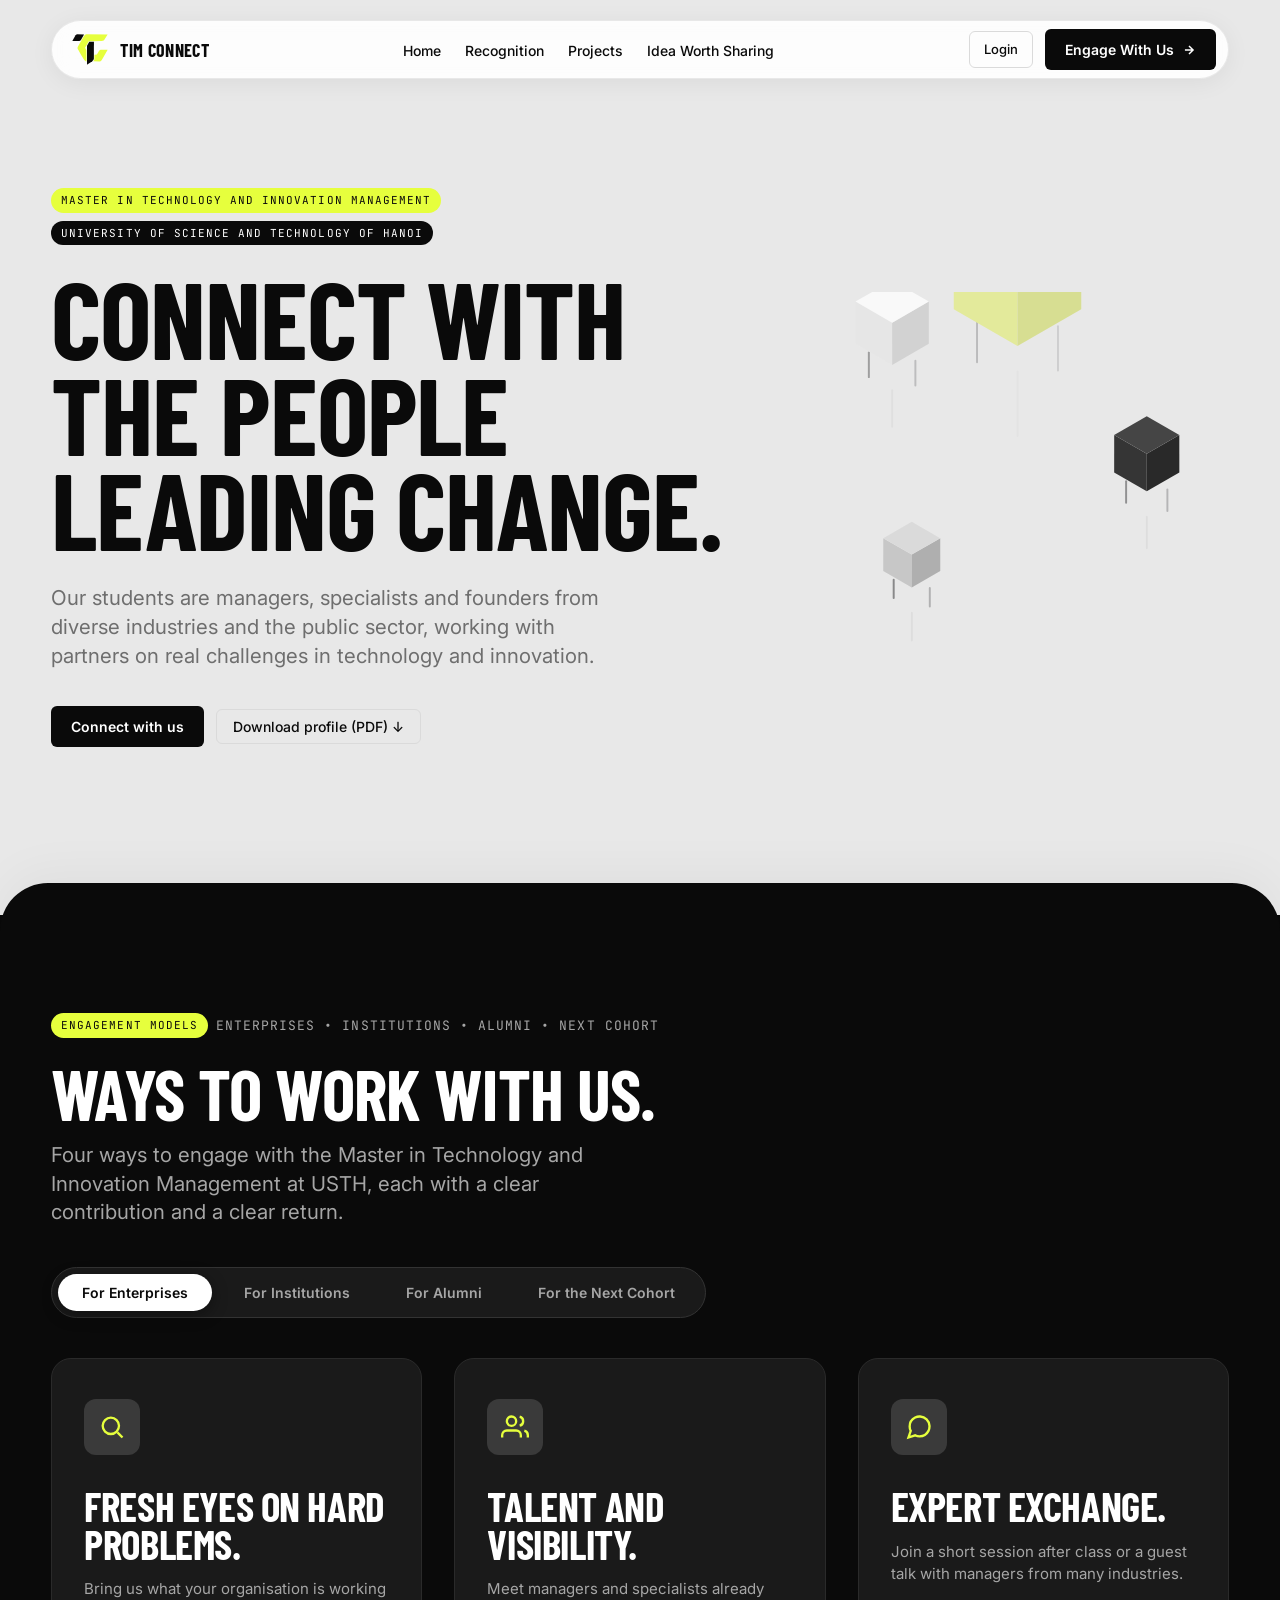
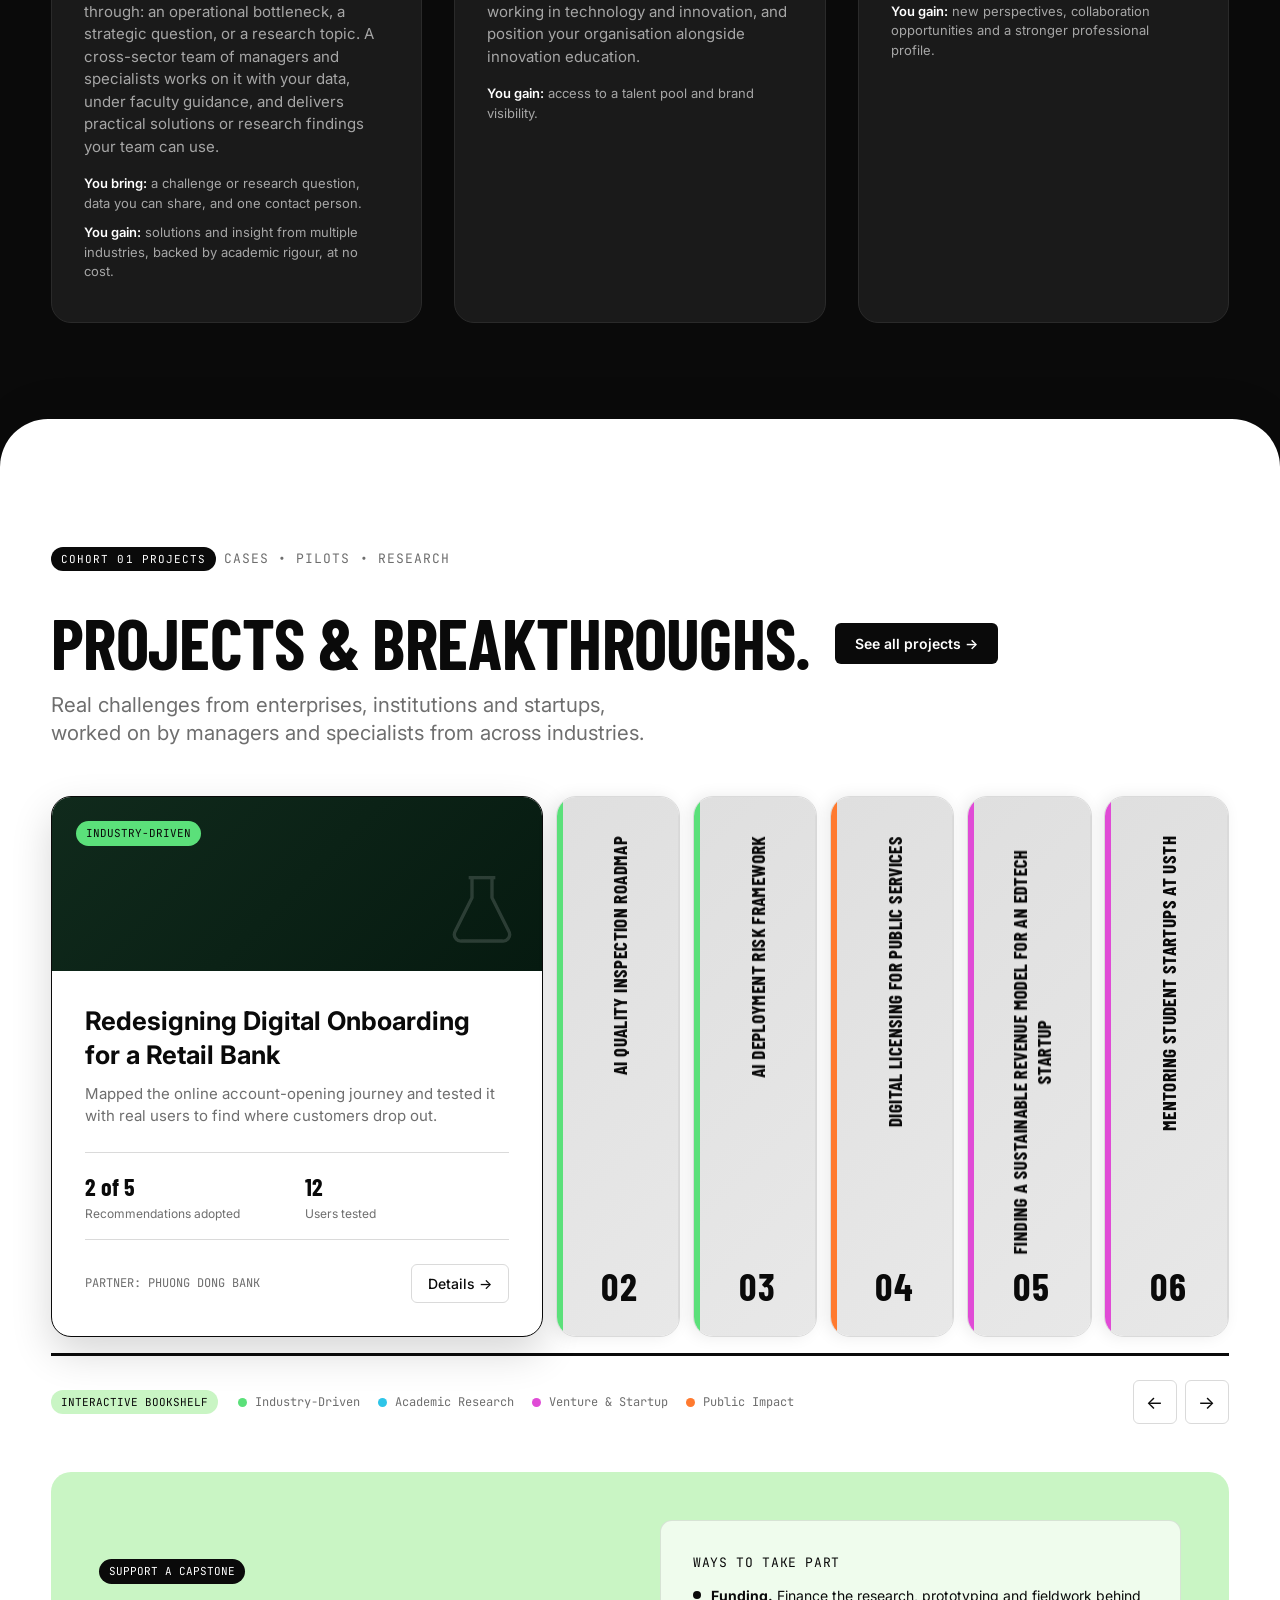
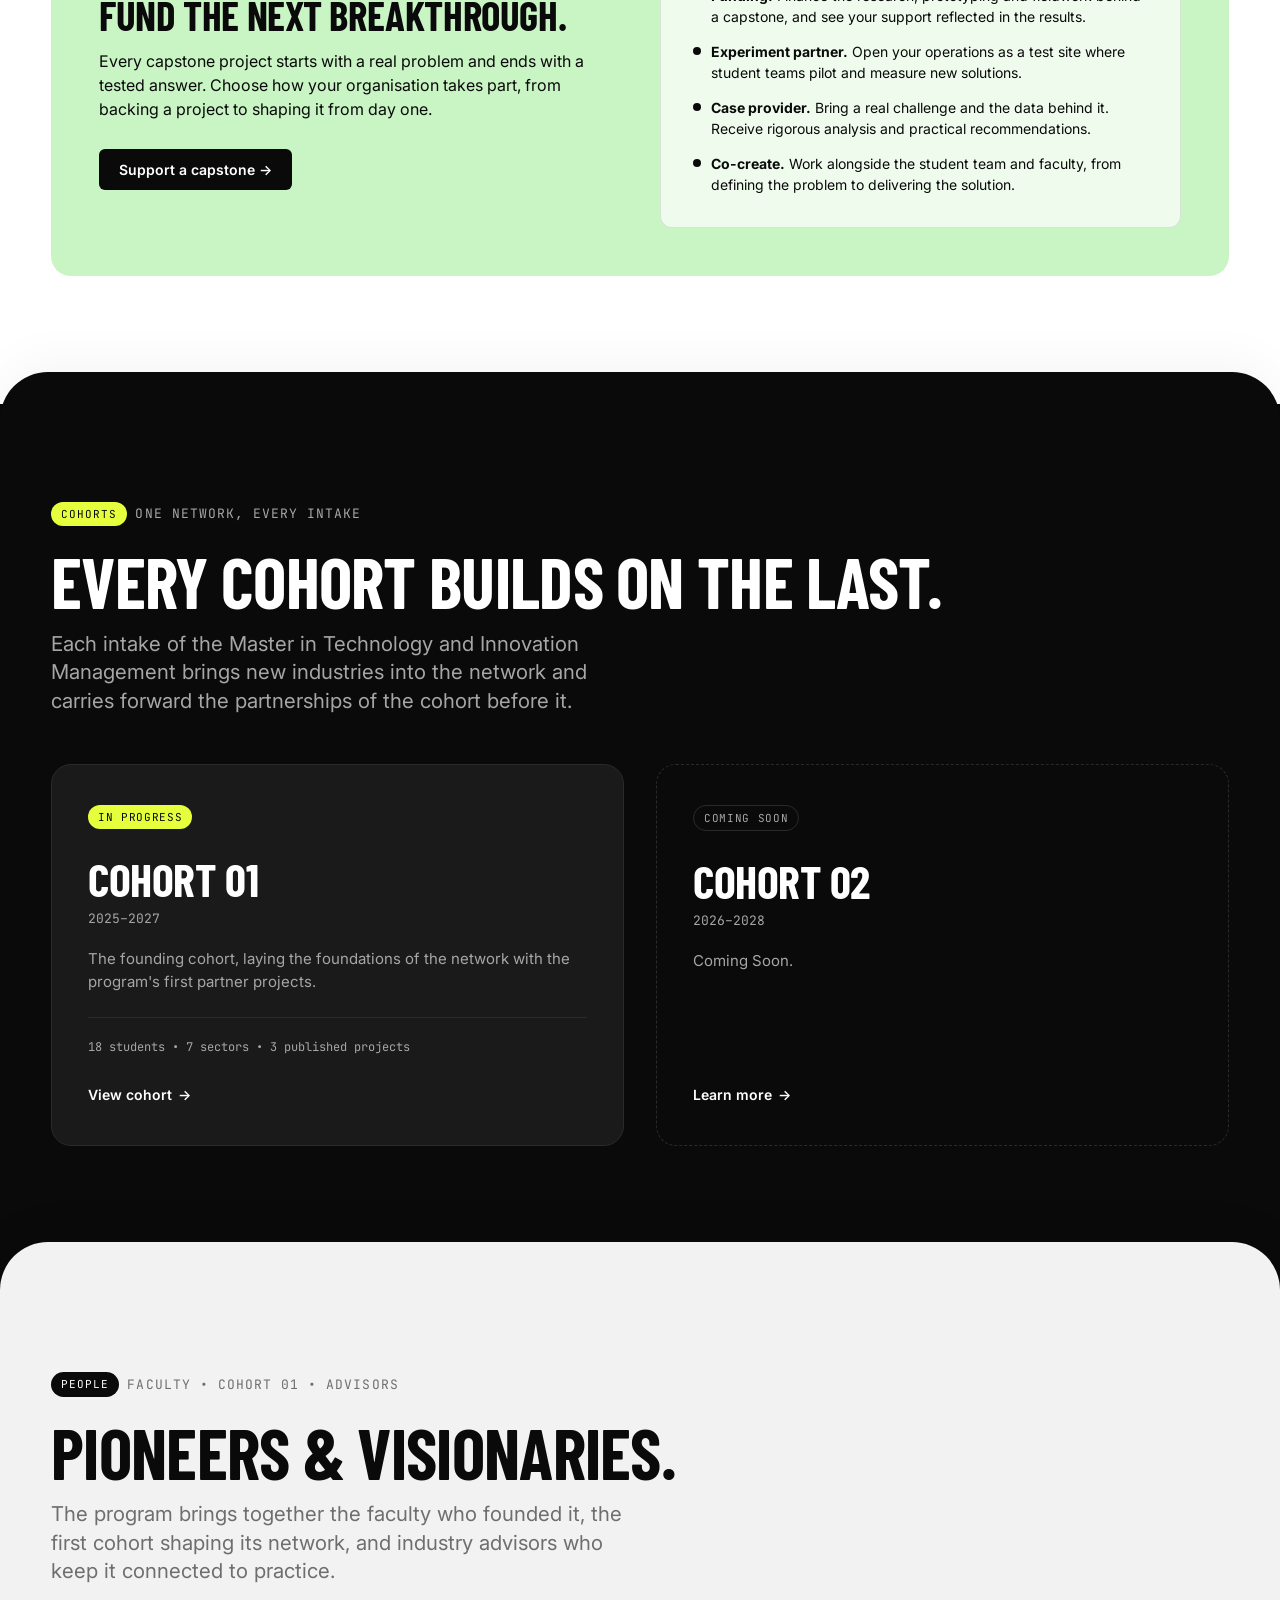
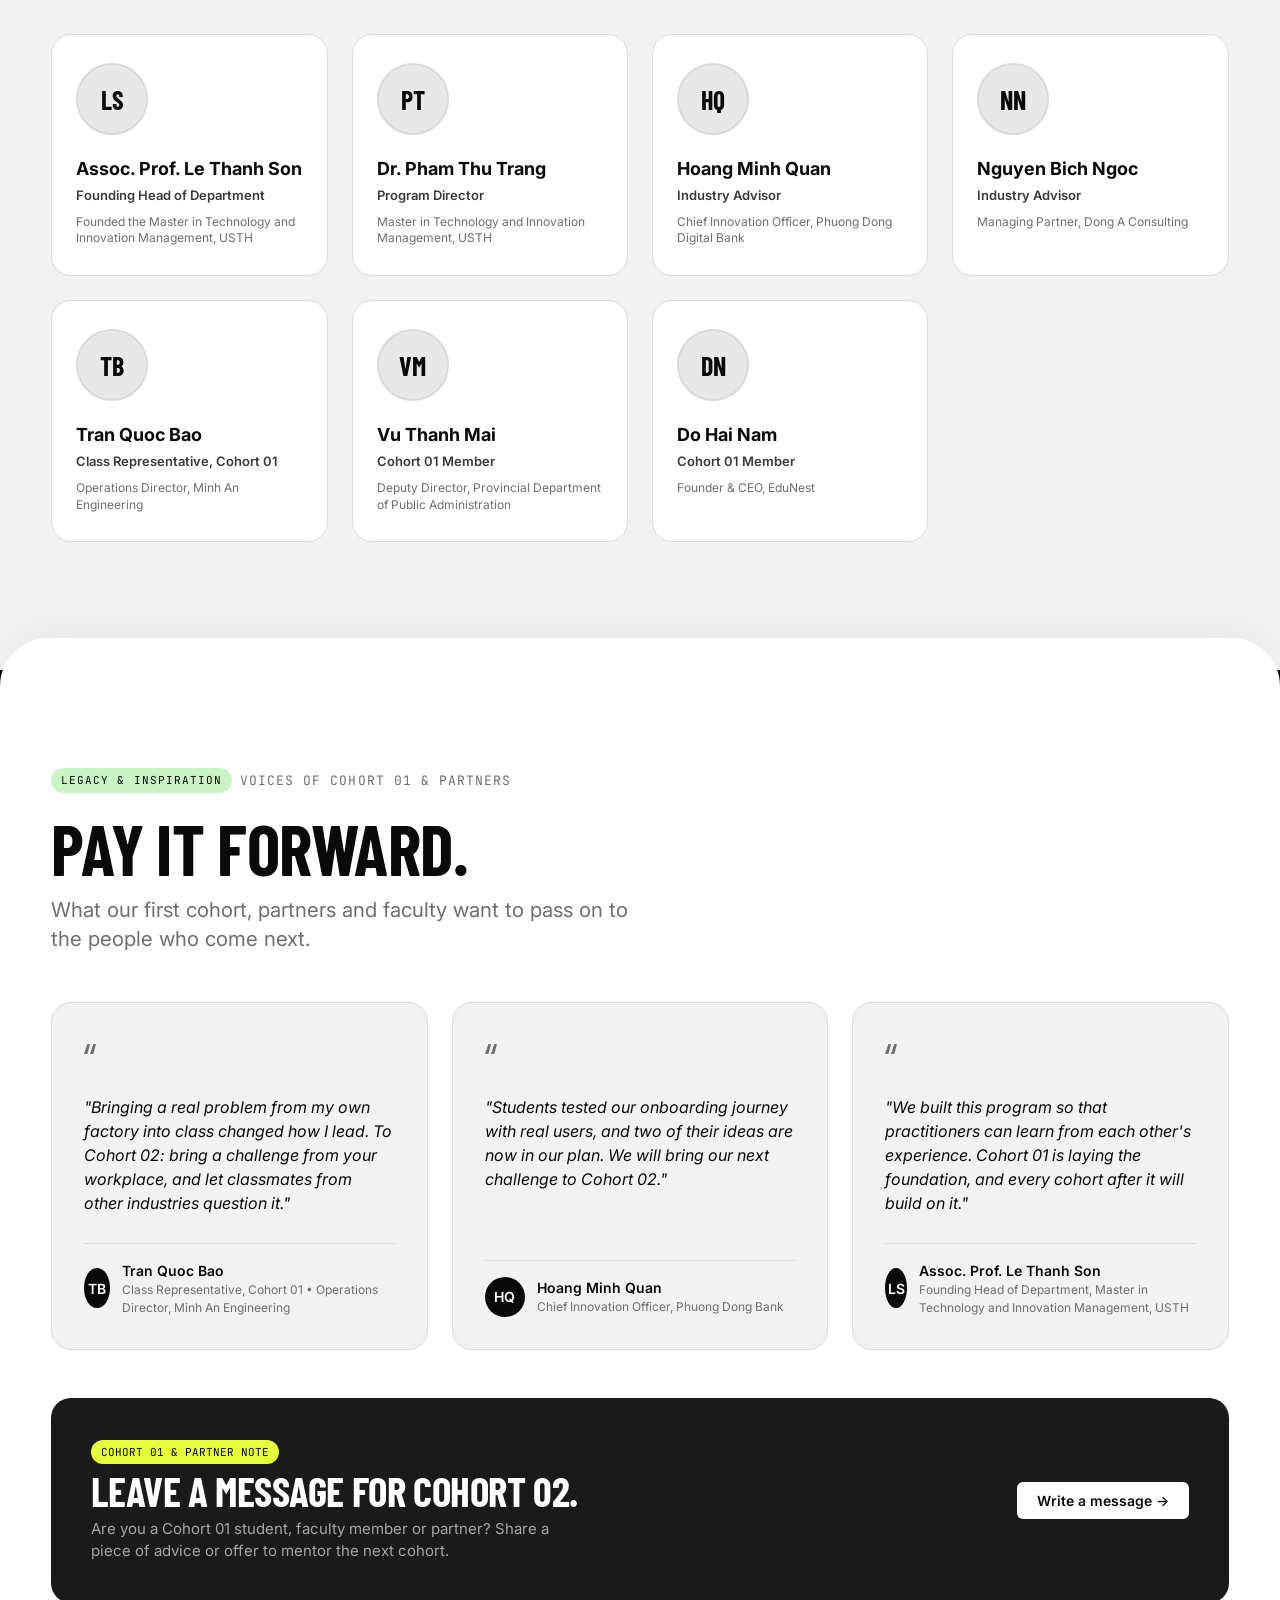
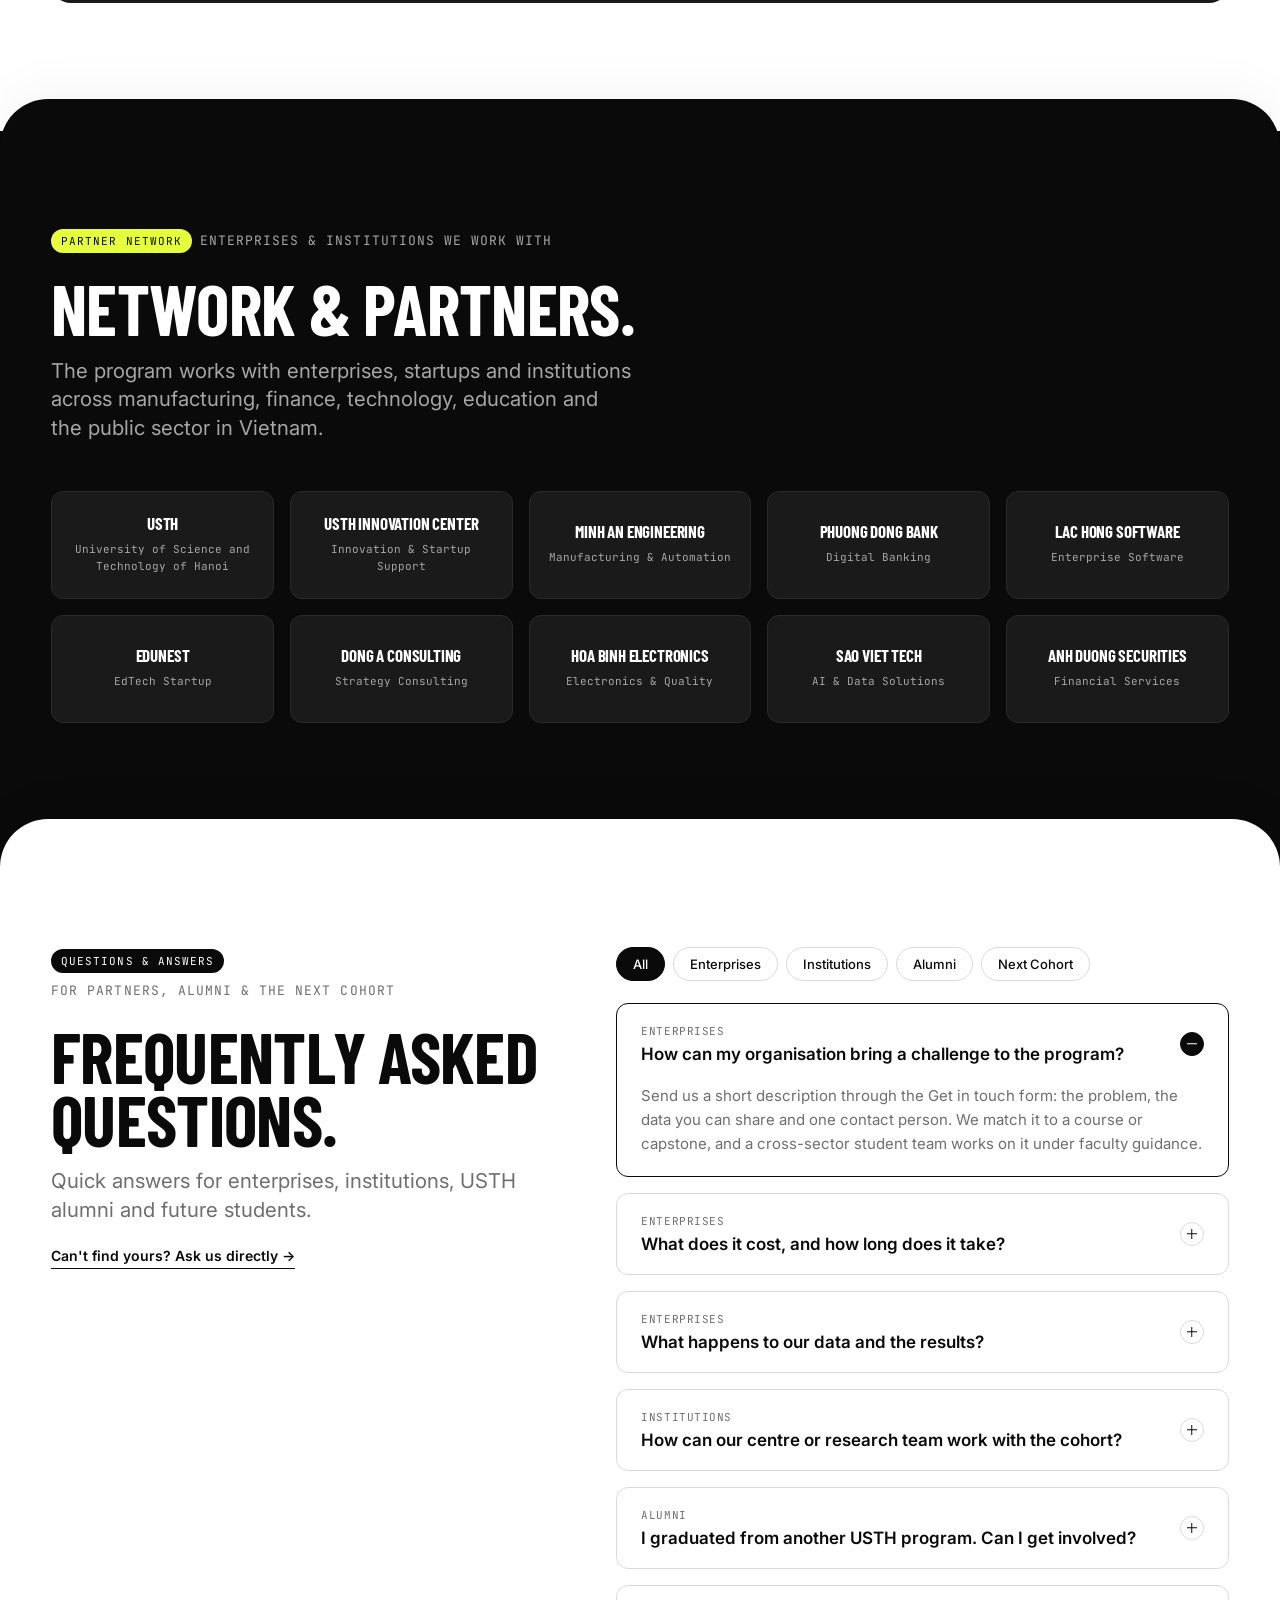
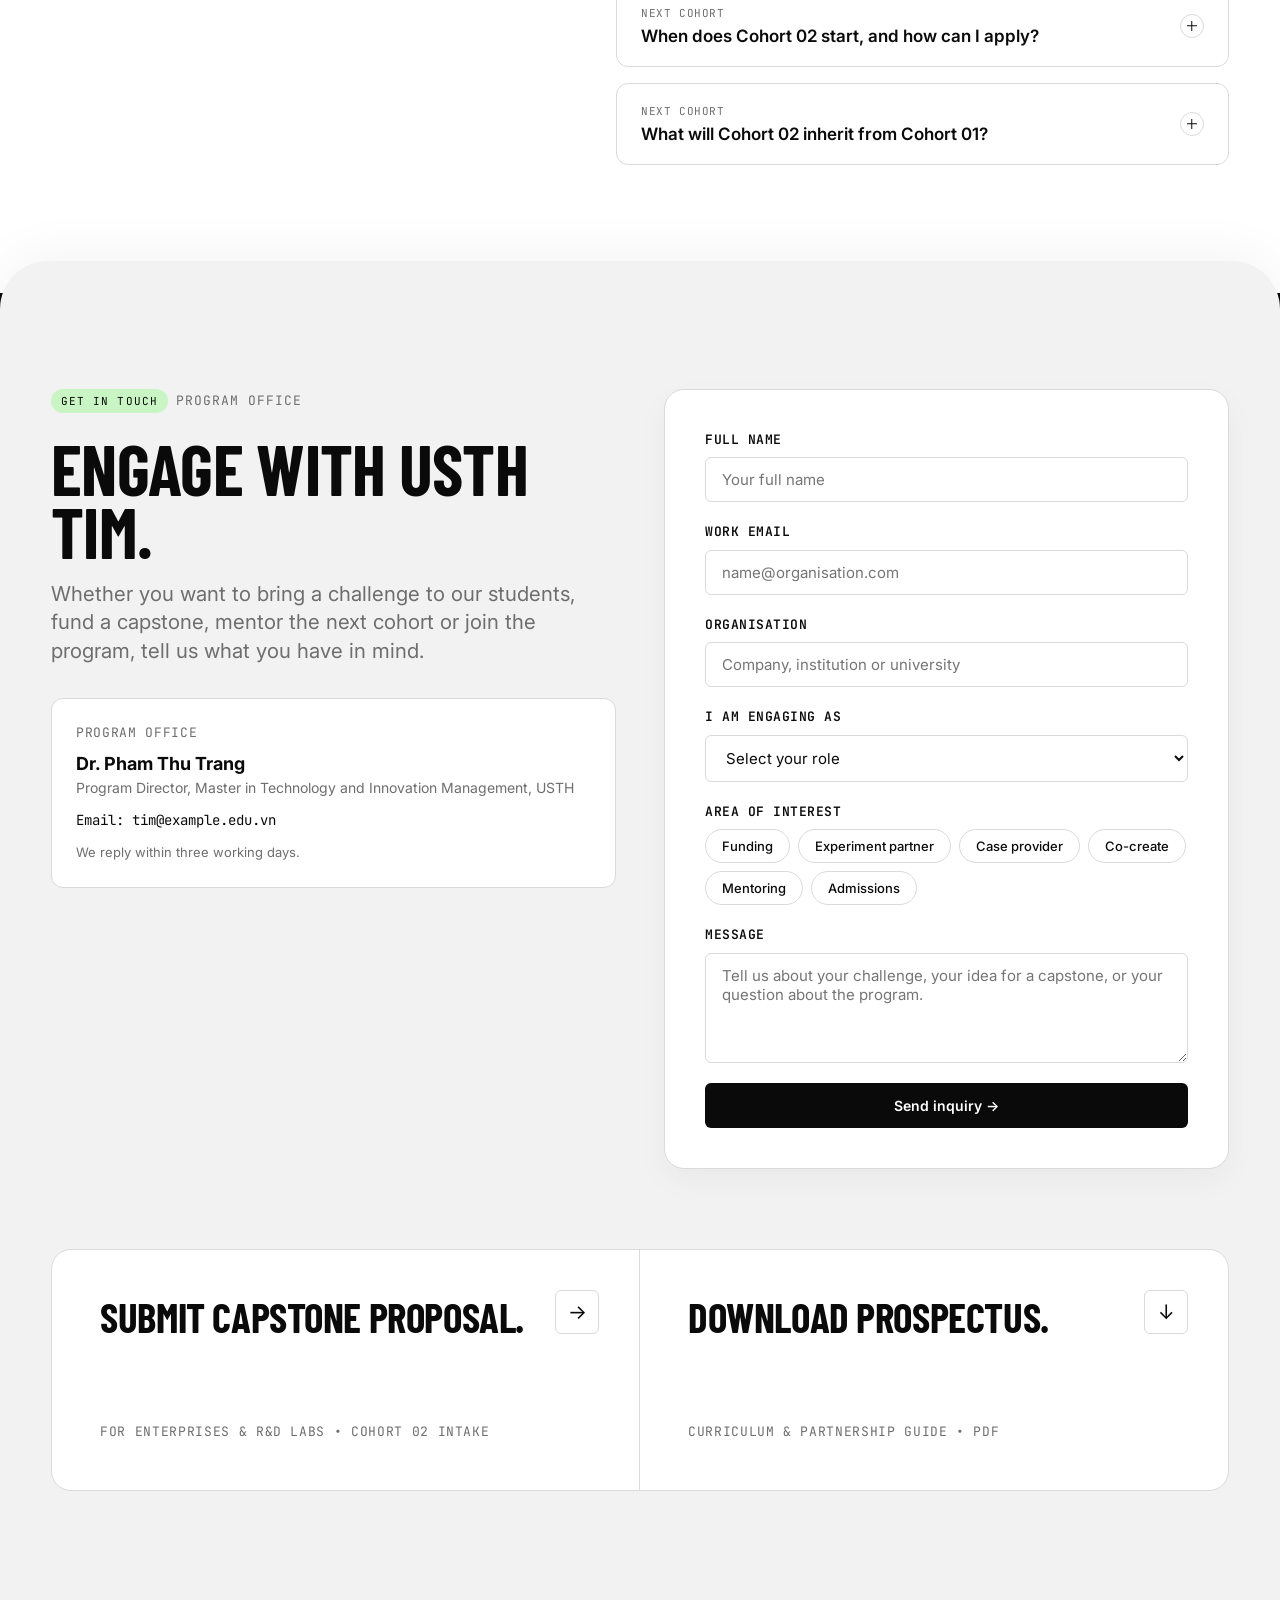
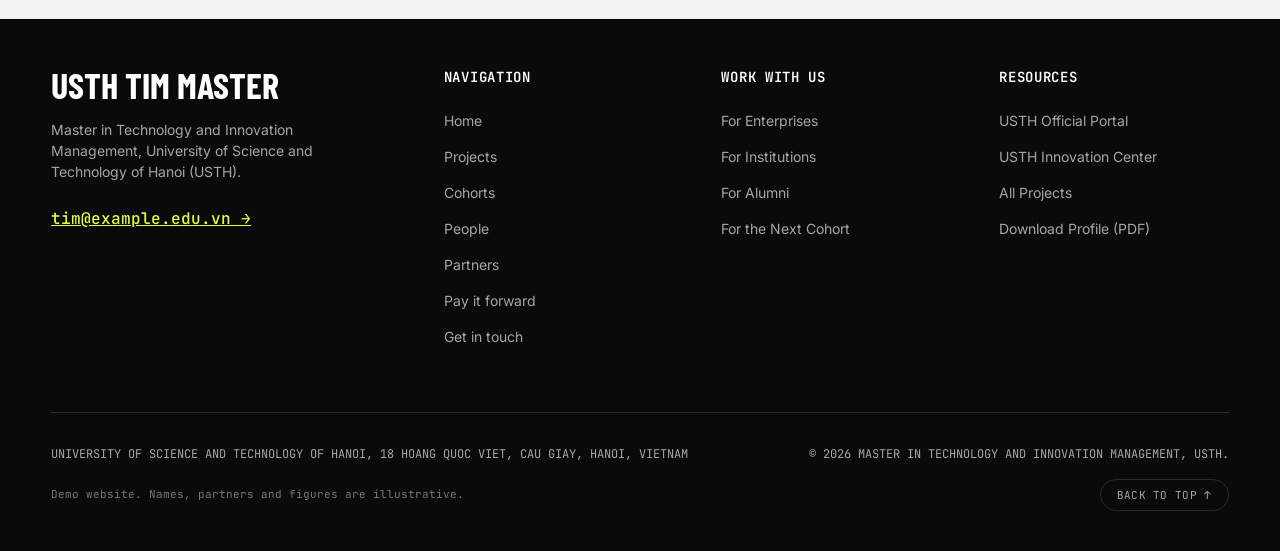
==== commit 4a1f9174: "Add Idea Worth Sharing bento page, redesign admin page, rewrite FAQ, update nav branding Adds a shar" ====
--- a/index.html
+++ b/index.html
@@ -20,10 +20,9 @@
   <header class="header-nav" id="mainHeader">
     <div class="nav-container">
       <a href="#hero" class="nav-brand">
-        <div class="nav-brand-logo">TIM</div>
+        <img src="/tim-connect-logo.svg" alt="TIM Connect logo" class="nav-brand-logo">
         <div class="nav-brand-text">
-          <span class="nav-brand-title">USTH TIM</span>
-          <span class="nav-brand-sub">MASTER PROGRAM</span>
+          <span class="nav-brand-title">TIM CONNECT</span>
         </div>
       </a>
 
@@ -37,7 +36,7 @@
       </nav>
 
       <div class="nav-right-actions" style="display: flex; align-items: center; gap: 12px;">
-        <a href="/login" class="btn-outlined nav-portal-btn" id="portalLoginBtn" style="font-size: 13px; padding: 8px 14px;">
+        <a href="/admin" class="btn-outlined nav-portal-btn" style="font-size: 13px; padding: 8px 14px;">
           <span>Login</span>
         </a>
 
@@ -673,58 +672,124 @@
           <div>
             <div class="section-meta">
               <span class="badge-tag">QUESTIONS & ANSWERS</span>
-              <span>STAKEHOLDER CLARITY</span>
+              <span>FOR PARTNERS, ALUMNI &amp; THE NEXT COHORT</span>
             </div>
 
             <h2 class="display-l">FREQUENTLY ASKED QUESTIONS.</h2>
 
             <p class="lead-text" style="margin-top: 16px;">
-              Find clear answers tailored for enterprise leaders, sponsors, alumni mentors, and prospective Generation 2 candidates.
+              Quick answers for enterprises, institutions, USTH alumni and future students.
             </p>
-          </div>
-
-          <div class="faq-accordion">
-            <!-- FAQ 1 -->
-            <div class="faq-item active">
-              <button class="faq-question">
-                <span>How can my enterprise submit a capstone problem statement for Gen 2?</span>
-                <span class="faq-icon">+</span>
-              </button>
-              <div class="faq-answer">
-                Enterprises can submit capstone proposals by contacting the TIM Program Office or filling out our engagement form below. Proposals are evaluated by our joint USTH-French academic committee, and matched with Gen 2 Master candidates for a 9-month execution phase starting in September.
-              </div>
-            </div>
-
-            <!-- FAQ 2 -->
-            <div class="faq-item">
-              <button class="faq-question">
-                <span>What sponsorship tiers and naming rights are available for research labs?</span>
-                <span class="faq-icon">+</span>
-              </button>
-              <div class="faq-answer">
-                We offer three sponsorship tiers: Fellowship Sponsor (€5,000/student), Innovation Lab Sponsor (€25,000/year for equipment & co-branding), and Chair Sponsor (€50,000+ for multi-year co-R&D initiatives with full IP co-ownership options).
-              </div>
-            </div>
-
-            <!-- FAQ 3 -->
-            <div class="faq-item">
-              <button class="faq-question">
-                <span>What are the entry requirements and curriculum focus for Generation 2?</span>
-                <span class="faq-icon">+</span>
-              </button>
-              <div class="faq-answer">
-                Gen 2 applicants require a Bachelor degree in STEM, Engineering, Business, or Economics with demonstrated interest in technology management. The 2-year curriculum covers Technology Strategy, Intellectual Property & Patent Commercialization, Data-Driven Innovation, and a mandatory 6 to 9-month Master thesis/capstone.
-              </div>
-            </div>
-
-            <!-- FAQ 4 -->
-            <div class="faq-item">
-              <button class="faq-question">
-                <span>How can Generation 1 alumni register as mentors or thesis evaluators?</span>
-                <span class="faq-icon">+</span>
-              </button>
-              <div class="faq-answer">
-                Gen 1 alumni can join the TIM Alumni Advisory Circle by submitting the "Pay It Forward" contact form. Alumni mentors receive invitations to guest lecture, review capstone midterms, and sit on final defense panels alongside French professors.
+
+            <a href="#contact" class="faq-contact-link">Can't find yours? Ask us directly &rarr;</a>
+          </div>
+
+          <div class="faq-list-col">
+            <div class="faq-filter-row" id="faqFilterRow">
+              <button type="button" class="category-tab active" data-group="all">All</button>
+              <button type="button" class="category-tab" data-group="enterprises">Enterprises</button>
+              <button type="button" class="category-tab" data-group="institutions">Institutions</button>
+              <button type="button" class="category-tab" data-group="alumni">Alumni</button>
+              <button type="button" class="category-tab" data-group="next-cohort">Next Cohort</button>
+            </div>
+
+            <div class="faq-accordion" id="faqAccordion">
+              <!-- FAQ 1 -->
+              <div class="faq-item active" data-group="enterprises">
+                <button class="faq-question">
+                  <span class="faq-question-main">
+                    <span class="faq-group-label">ENTERPRISES</span>
+                    <span class="faq-question-text">How can my organisation bring a challenge to the program?</span>
+                  </span>
+                  <span class="faq-icon"></span>
+                </button>
+                <div class="faq-answer">
+                  Send us a short description through the Get in touch form: the problem, the data you can share and one contact person. We match it to a course or capstone, and a cross-sector student team works on it under faculty guidance.
+                </div>
+              </div>
+
+              <!-- FAQ 2 -->
+              <div class="faq-item" data-group="enterprises">
+                <button class="faq-question">
+                  <span class="faq-question-main">
+                    <span class="faq-group-label">ENTERPRISES</span>
+                    <span class="faq-question-text">What does it cost, and how long does it take?</span>
+                  </span>
+                  <span class="faq-icon"></span>
+                </button>
+                <div class="faq-answer">
+                  Bringing a challenge costs nothing. A course project usually runs 8 to 10 weeks, while a capstone can run longer. If you choose to fund a project, we agree the scope and budget with you before any work starts.
+                </div>
+              </div>
+
+              <!-- FAQ 3 -->
+              <div class="faq-item" data-group="enterprises">
+                <button class="faq-question">
+                  <span class="faq-question-main">
+                    <span class="faq-group-label">ENTERPRISES</span>
+                    <span class="faq-question-text">What happens to our data and the results?</span>
+                  </span>
+                  <span class="faq-icon"></span>
+                </button>
+                <div class="faq-answer">
+                  You decide what data to share. We can sign a simple confidentiality agreement before the project starts, and nothing appears on this site without your approval.
+                </div>
+              </div>
+
+              <!-- FAQ 4 -->
+              <div class="faq-item" data-group="institutions">
+                <button class="faq-question">
+                  <span class="faq-question-main">
+                    <span class="faq-group-label">INSTITUTIONS</span>
+                    <span class="faq-question-text">How can our centre or research team work with the cohort?</span>
+                  </span>
+                  <span class="faq-icon"></span>
+                </button>
+                <div class="faq-answer">
+                  Through startup mentoring, joint research and real cases for teaching. Tell us what you need, and we will suggest a format that fits your calendar.
+                </div>
+              </div>
+
+              <!-- FAQ 5 -->
+              <div class="faq-item" data-group="alumni">
+                <button class="faq-question">
+                  <span class="faq-question-main">
+                    <span class="faq-group-label">ALUMNI</span>
+                    <span class="faq-question-text">I graduated from another USTH program. Can I get involved?</span>
+                  </span>
+                  <span class="faq-icon"></span>
+                </button>
+                <div class="faq-answer">
+                  Yes. USTH alumni are welcome as mentors, guest speakers or connectors to their organisations. Use the Get in touch form and choose "USTH alumni or mentor".
+                </div>
+              </div>
+
+              <!-- FAQ 6 -->
+              <div class="faq-item" data-group="next-cohort">
+                <button class="faq-question">
+                  <span class="faq-question-main">
+                    <span class="faq-group-label">NEXT COHORT</span>
+                    <span class="faq-question-text">When does Cohort 02 start, and how can I apply?</span>
+                  </span>
+                  <span class="faq-icon"></span>
+                </button>
+                <div class="faq-answer">
+                  Cohort 02 is coming soon. Choose "Prospective student (Cohort 02)" in the Get in touch form, and we will send you admission details as soon as they are published.
+                </div>
+              </div>
+
+              <!-- FAQ 7 -->
+              <div class="faq-item" data-group="next-cohort">
+                <button class="faq-question">
+                  <span class="faq-question-main">
+                    <span class="faq-group-label">NEXT COHORT</span>
+                    <span class="faq-question-text">What will Cohort 02 inherit from Cohort 01?</span>
+                  </span>
+                  <span class="faq-icon"></span>
+                </button>
+                <div class="faq-answer">
+                  Active partners, ongoing projects and a handbook of practical lessons, so you start with a network instead of a blank page.
+                </div>
               </div>
             </div>
           </div>
@@ -927,133 +992,6 @@
         </div>
         <button type="submit" class="btn-primary" style="width: 100%;">Post Message to Legacy Wall &rarr;</button>
       </form>
-    </div>
-  </div>
-
-  <!-- Student / Admin Portal Modal -->
-  <div class="modal-backdrop" id="portalModal">
-    <div class="modal-card" style="max-width: 840px;">
-      <button class="modal-close-btn" id="closePortalModalBtn">&times;</button>
-      
-      <!-- View 1: 1-Click Login Screen -->
-      <div id="portalLoginView">
-        <div class="badge-tag badge-tag-signal" style="margin-bottom: 12px; display: inline-block;">TIM DATABASE PORTAL</div>
-        <h3 class="display-m" style="margin-bottom: 12px; color: var(--ink);">INTERNAL PROGRAM PORTAL ACCESS.</h3>
-        <p style="font-size: 15px; color: var(--muted); margin-bottom: 24px;">
-          Internal management portal for USTH TIM students, founders, and administrators to edit and update the live website database.
-        </p>
-
-        <div style="background: var(--canvas-soft); padding: 24px; border-radius: var(--radius-tile); border: 1px solid var(--hairline); margin-bottom: 24px;">
-          <div class="mono-text" style="color: var(--ink); margin-bottom: 12px;">SELECT PORTAL DEMO ROLE</div>
-          <div style="display: flex; gap: 12px; flex-wrap: wrap;">
-            <button class="tab-btn active role-select-btn" data-role="Admin">Program Administrator</button>
-            <button class="tab-btn role-select-btn" data-role="Student">Gen 1 / Gen 2 Student</button>
-            <button class="tab-btn role-select-btn" data-role="Founder">Faculty Founder</button>
-          </div>
-          <p style="font-size: 12px; color: var(--muted); margin-top: 16px;">
-            &bull; Demo Mode Active: Authentication is pre-verified for testing. Click below to enter portal immediately.
-          </p>
-        </div>
-
-        <button class="btn-primary" id="oneClickLoginBtn" style="width: 100%; padding: 14px; font-size: 15px;">
-          1-Click Quick Portal Login &rarr;
-        </button>
-      </div>
-
-      <!-- View 2: Logged-in Portal Database Dashboard -->
-      <div id="portalDashboardView" style="display: none;">
-        <div style="display: flex; justify-content: space-between; align-items: center; border-bottom: 1px solid var(--hairline); padding-bottom: 16px; margin-bottom: 24px;">
-          <div>
-            <span class="badge-tag badge-tag-mint" style="margin-bottom: 4px; display: inline-block;">DATABASE DASHBOARD</span>
-            <div style="font-size: 18px; font-weight: 700; color: var(--ink);" id="portalUserHeader">Logged in as: TIM Administrator</div>
-          </div>
-          <button class="btn-outlined" id="portalLogoutBtn" style="padding: 6px 14px; font-size: 12px;">Logout &crarr;</button>
-        </div>
-
-        <!-- Dashboard Sub-Tabs -->
-        <div class="filter-tabs" style="margin-bottom: 24px; width: 100%; display: flex;">
-          <button class="tab-btn active portal-tab-btn" data-tab="tabFounders">+ Add Founder / Advisor</button>
-          <button class="tab-btn portal-tab-btn" data-tab="tabStudents">Student Cohort Directory</button>
-        </div>
-
-        <!-- Tab Content 2: Add Founder -->
-        <div class="portal-tab-panel" id="tabFounders" style="display: block;">
-          <form id="dbAddFounderForm">
-            <div style="display: grid; grid-template-columns: 1fr 1fr; gap: 16px;">
-              <div class="form-group">
-                <label class="form-label" for="dbFounderName">Full Name & Title</label>
-                <input type="text" id="dbFounderName" class="form-input" placeholder="e.g. Dr. Marianne Dupont" required>
-              </div>
-
-              <div class="form-group">
-                <label class="form-label" for="dbFounderRole">Role / Program Title</label>
-                <input type="text" id="dbFounderRole" class="form-input" placeholder="e.g. Senior Tech Transfer Advisor" required>
-              </div>
-            </div>
-
-            <div class="form-group">
-              <label class="form-label" for="dbFounderAffil">Institution / Affiliation</label>
-              <input type="text" id="dbFounderAffil" class="form-input" placeholder="e.g. CNRS France / Dassault Systèmes Innovation Lab" required>
-            </div>
-
-            <button type="submit" class="btn-primary" style="width: 100%;">Add Founder to Advisory Board &rarr;</button>
-          </form>
-        </div>
-
-        <!-- Tab Content 3: Student Directory -->
-        <div class="portal-tab-panel" id="tabStudents" style="display: none;">
-          <div style="margin-bottom: 16px; display: flex; justify-content: space-between; align-items: center;">
-            <div class="mono-text" style="color: var(--muted);">TIM COHORT DATABASE (GEN 1 & GEN 2)</div>
-            <span class="badge-tag">18 ENROLLED MASTERS</span>
-          </div>
-
-          <div style="max-height: 280px; overflow-y: auto; border: 1px solid var(--hairline); border-radius: var(--radius-tile);">
-            <table style="width: 100%; border-collapse: collapse; font-size: 13px; text-align: left;">
-              <thead>
-                <tr style="background: var(--canvas-soft); border-bottom: 1px solid var(--hairline); font-family: var(--font-mono);">
-                  <th style="padding: 10px 14px;">Name</th>
-                  <th style="padding: 10px 14px;">Gen</th>
-                  <th style="padding: 10px 14px;">Capstone Focus</th>
-                  <th style="padding: 10px 14px;">Enterprise Placement</th>
-                </tr>
-              </thead>
-              <tbody id="studentTableBody">
-                <tr style="border-bottom: 1px solid var(--hairline);">
-                  <td style="padding: 10px 14px; font-weight: 600;">Trinh Nhat Minh</td>
-                  <td style="padding: 10px 14px;"><span class="badge-tag">GEN 1</span></td>
-                  <td style="padding: 10px 14px;">Smart Grid AI Optimization</td>
-                  <td style="padding: 10px 14px;">Viettel High Tech</td>
-                </tr>
-                <tr style="border-bottom: 1px solid var(--hairline);">
-                  <td style="padding: 10px 14px; font-weight: 600;">Tran Thi Thu Hang</td>
-                  <td style="padding: 10px 14px;"><span class="badge-tag">GEN 1</span></td>
-                  <td style="padding: 10px 14px;">DeepTech IP Valuation</td>
-                  <td style="padding: 10px 14px;">VinAI Research</td>
-                </tr>
-                <tr style="border-bottom: 1px solid var(--hairline);">
-                  <td style="padding: 10px 14px; font-weight: 600;">Le Hoang Nam</td>
-                  <td style="padding: 10px 14px;"><span class="badge-tag">GEN 1</span></td>
-                  <td style="padding: 10px 14px;">Circular Plastics Ledger</td>
-                  <td style="padding: 10px 14px;">Unilever Vietnam</td>
-                </tr>
-                <tr style="border-bottom: 1px solid var(--hairline);">
-                  <td style="padding: 10px 14px; font-weight: 600;">Pham Minh Anh</td>
-                  <td style="padding: 10px 14px;"><span class="badge-tag">GEN 1</span></td>
-                  <td style="padding: 10px 14px;">Bio-Silica Nanocomposites</td>
-                  <td style="padding: 10px 14px;">CNRS Green Lab</td>
-                </tr>
-                <tr style="border-bottom: 1px solid var(--hairline);">
-                  <td style="padding: 10px 14px; font-weight: 600;">Gen 2 Intake Candidate #1</td>
-                  <td style="padding: 10px 14px;"><span class="badge-tag badge-tag-mint">GEN 2</span></td>
-                  <td style="padding: 10px 14px;">Autonomous Agri-Drone Swarms</td>
-                  <td style="padding: 10px 14px;">Airbus R&D Fellowship</td>
-                </tr>
-              </tbody>
-            </table>
-          </div>
-        </div>
-
-      </div>
     </div>
   </div>
 
--- a/styles.css
+++ b/styles.css
@@ -175,18 +175,10 @@
 }
 
 .nav-brand-logo {
-  width: 34px;
-  height: 34px;
-  background: var(--ink);
-  color: var(--surface);
-  border-radius: 6px;
-  display: flex;
-  align-items: center;
-  justify-content: center;
-  font-family: var(--font-display);
-  font-weight: 700;
-  font-size: 18px;
-  letter-spacing: -0.5px;
+  width: 36px;
+  height: 36px;
+  object-fit: contain;
+  flex-shrink: 0;
 }
 
 .nav-brand-text {
@@ -201,13 +193,6 @@
   letter-spacing: 0.02em;
   line-height: 1;
   color: var(--ink);
-}
-
-.nav-brand-sub {
-  font-size: 10px;
-  font-family: var(--font-mono);
-  color: var(--muted);
-  letter-spacing: 0.04em;
 }
 
 .nav-links {
@@ -394,6 +379,22 @@
   color: var(--ink);
 }
 
+.badge-tag-outline {
+  background: transparent;
+  border: 1px solid var(--hairline);
+  color: var(--ink);
+}
+
+.badge-tag-gray {
+  background: var(--canvas-soft);
+  color: var(--ink);
+}
+
+.badge-tag-white {
+  background: var(--on-ink);
+  color: var(--ink);
+}
+
 /* ==========================================
    SECTION 1: HERO (Sheet Canvas)
    ========================================== */
@@ -1164,36 +1165,82 @@
   width: 100%;
   padding: 20px 24px;
   text-align: left;
+  display: flex;
+  justify-content: space-between;
+  align-items: center;
+  gap: 16px;
+}
+
+.faq-question-main {
+  display: flex;
+  flex-direction: column;
+  gap: 6px;
+  text-align: left;
+}
+
+.faq-group-label {
+  font-family: var(--font-mono);
+  font-size: 11px;
+  letter-spacing: 0.05em;
+  text-transform: uppercase;
+  color: var(--muted);
+}
+
+.faq-question-text {
   font-size: 17px;
   font-weight: 600;
   color: var(--ink);
-  display: flex;
-  justify-content: space-between;
-  align-items: center;
 }
 
 .faq-icon {
+  position: relative;
   width: 24px;
   height: 24px;
   border-radius: 50%;
   border: 1px solid var(--hairline);
-  display: flex;
-  align-items: center;
-  justify-content: center;
-  font-size: 16px;
-  transition: transform 0.3s ease;
+  flex-shrink: 0;
+  transition: background-color 0.2s ease, border-color 0.2s ease;
+}
+
+.faq-icon::before,
+.faq-icon::after {
+  content: '';
+  position: absolute;
+  top: 50%;
+  left: 50%;
+  background: var(--ink);
+  transform: translate(-50%, -50%);
+  transition: transform 0.2s ease, background-color 0.2s ease;
+}
+
+.faq-icon::before {
+  width: 10px;
+  height: 1.5px;
+}
+
+.faq-icon::after {
+  width: 1.5px;
+  height: 10px;
 }
 
 .faq-item.active .faq-icon {
-  transform: rotate(45deg);
   background: var(--ink);
-  color: var(--on-ink);
+  border-color: var(--ink);
+}
+
+.faq-item.active .faq-icon::before,
+.faq-item.active .faq-icon::after {
+  background: var(--on-ink);
+}
+
+.faq-item.active .faq-icon::after {
+  transform: translate(-50%, -50%) scaleY(0);
 }
 
 .faq-answer {
   max-height: 0;
   overflow: hidden;
-  transition: max-height 0.3s cubic-bezier(0.16, 1, 0.3, 1), padding 0.3s ease;
+  transition: max-height 0.25s cubic-bezier(0.16, 1, 0.3, 1), padding 0.25s ease;
   padding: 0 24px;
   font-size: 15px;
   color: var(--muted);
@@ -1203,6 +1250,40 @@
 .faq-item.active .faq-answer {
   max-height: 300px;
   padding: 0 24px 20px 24px;
+}
+
+.faq-list-col {
+  min-width: 0;
+}
+
+.faq-filter-row {
+  display: flex;
+  gap: 8px;
+  margin-bottom: 20px;
+  overflow-x: auto;
+  padding-bottom: 2px;
+  min-width: 0;
+}
+
+.faq-filter-row .category-tab {
+  flex-shrink: 0;
+}
+
+.faq-contact-link {
+  display: inline-flex;
+  align-items: center;
+  gap: 6px;
+  margin-top: 20px;
+  font-size: 14px;
+  font-weight: 600;
+  color: var(--ink);
+  border-bottom: 1px solid var(--ink);
+  padding-bottom: 2px;
+  transition: opacity 0.2s ease;
+}
+
+.faq-contact-link:hover {
+  opacity: 0.7;
 }
 
 
@@ -1635,75 +1716,456 @@
 /* ==========================================
    BLOG PAGE: IDEA WORTH SHARING
    ========================================== */
-.blog-grid {
+
+/* Filter bar: category pills + search */
+.ideas-filter-bar {
+  display: flex;
+  align-items: center;
+  justify-content: space-between;
+  flex-wrap: wrap;
+  gap: 16px;
+  margin-bottom: 40px;
+}
+
+.ideas-filter-tabs {
+  display: flex;
+  flex-wrap: wrap;
+  gap: 8px;
+}
+
+.idea-search-input {
+  flex: 0 1 280px;
+  margin-bottom: 0;
+}
+
+/* Bento grid */
+.ideas-bento-grid {
   display: grid;
   grid-template-columns: repeat(3, 1fr);
+  grid-auto-flow: dense;
+  align-items: start;
   gap: 24px;
-  margin-top: 48px;
-}
-
-.blog-card {
-  background: var(--surface);
-  border: 1px solid var(--hairline);
+}
+
+.idea-card {
+  position: relative;
   border-radius: var(--radius-card);
   padding: 28px;
   display: flex;
   flex-direction: column;
-  transition: transform 0.2s ease, border-color 0.2s ease;
-}
-
-.blog-card:hover {
+  color: inherit;
+  transition: transform 0.2s ease, border-color 0.2s ease, box-shadow 0.2s ease;
+}
+
+.idea-card:hover {
   transform: translateY(-4px);
-  border-color: var(--ink);
-}
-
-.blog-card-title {
-  font-size: 19px;
-  font-weight: 700;
-  color: var(--ink);
-  line-height: 1.3;
-  margin: 16px 0 10px;
-}
-
-.blog-card-excerpt {
-  font-size: 14px;
-  color: var(--muted);
-  line-height: 1.55;
-  margin-bottom: 24px;
-  flex: 1;
-}
-
-.blog-card-meta {
-  display: flex;
-  align-items: center;
-  gap: 10px;
+}
+
+.idea-card > .badge-tag {
+  align-self: flex-start;
+}
+
+.idea-card--feature .idea-feature-main > .badge-tag {
+  align-self: flex-start;
+}
+
+/* Shared footer line: avatar | name | role • org | read time | arrow */
+.idea-card-footer {
+  display: flex;
+  align-items: center;
+  flex-wrap: wrap;
+  gap: 6px 10px;
+  margin-top: auto;
   padding-top: 16px;
   border-top: 1px solid var(--hairline);
-}
-
-.blog-card-avatar {
-  width: 34px;
-  height: 34px;
+  font-size: 12px;
+  color: var(--muted);
+}
+
+.idea-card--dark .idea-card-footer {
+  border-top-color: var(--hairline-dark);
+  color: var(--muted-on-ink);
+}
+
+.idea-avatar {
+  width: 32px;
+  height: 32px;
   border-radius: 50%;
   background: var(--ink);
   color: var(--on-ink);
   display: flex;
   align-items: center;
   justify-content: center;
-  font-size: 12px;
+  font-size: 11px;
   font-weight: 700;
   flex-shrink: 0;
 }
 
-.blog-card-author-name {
+.idea-card--dark .idea-avatar {
+  background: var(--on-ink);
+  color: var(--ink);
+}
+
+.idea-author-name {
   font-size: 13px;
   font-weight: 600;
   color: var(--ink);
 }
 
-.blog-card-author-sub {
-  font-size: 11px;
-  color: var(--muted);
+.idea-card--dark .idea-author-name {
+  color: var(--on-ink);
+}
+
+.idea-read-time {
+  margin-left: auto;
+  white-space: nowrap;
+}
+
+.idea-card-go {
+  color: var(--ink);
+  transition: transform 0.2s ease;
+  flex-shrink: 0;
+}
+
+.idea-card--dark .idea-card-go {
+  color: var(--on-ink);
+}
+
+.idea-card:hover .idea-card-go {
+  transform: translateX(4px);
+}
+
+/* Shared title / excerpt (Field Notes, Big Ideas, Toolkit, Show & Tell) */
+.idea-card-title {
+  font-size: 19px;
+  font-weight: 700;
+  color: var(--ink);
+  line-height: 1.3;
+  margin: 16px 0 10px;
+}
+
+.idea-card-excerpt {
+  font-size: 14px;
+  color: var(--muted);
+  line-height: 1.55;
+  margin-bottom: 20px;
+  flex: 1;
+  display: -webkit-box;
+  -webkit-box-orient: vertical;
+  -webkit-line-clamp: 3;
+  overflow: hidden;
+}
+
+/* 1. Feature card (latest Big Ideas, full width) */
+.idea-card--feature {
+  grid-column: 1 / -1;
+  background: var(--surface);
+  border: 1px solid var(--hairline);
+  display: grid;
+  grid-template-columns: 1.5fr 1fr;
+  gap: 40px;
+  padding: 44px;
+}
+
+.idea-card--feature:hover {
+  border-color: var(--ink);
+  box-shadow: 0 20px 48px rgba(0, 0, 0, 0.08);
+}
+
+.idea-feature-main {
+  display: flex;
+  flex-direction: column;
+}
+
+.idea-feature-title {
+  font-family: var(--font-display);
+  font-size: clamp(26px, 2.8vw, 40px);
+  font-weight: 700;
+  text-transform: uppercase;
+  line-height: 1;
+  letter-spacing: -0.01em;
+  color: var(--ink);
+  margin: 16px 0 14px;
+}
+
+.idea-feature-excerpt {
+  font-size: 16px;
+  color: var(--muted);
+  line-height: 1.55;
+  margin-bottom: 24px;
+}
+
+.idea-feature-quote {
+  background: var(--canvas-soft);
+  border-radius: var(--radius-tile);
+  padding: 32px 28px;
+  display: flex;
+  flex-direction: column;
+  justify-content: center;
+}
+
+.idea-quote-mark {
+  font-family: var(--font-display);
+  font-size: 64px;
+  line-height: 0.6;
+  color: var(--hairline);
+  display: block;
+  margin-bottom: 8px;
+}
+
+.idea-quote-text {
+  font-family: var(--font-display);
+  font-size: clamp(19px, 1.8vw, 24px);
+  font-weight: 700;
+  line-height: 1.25;
+  color: var(--ink);
+}
+
+/* 2. Field Notes: classic white card, 1 column */
+.idea-card--fieldnotes {
+  grid-column: span 1;
+  background: var(--surface);
+  border: 1px solid var(--hairline);
+}
+
+.idea-card--fieldnotes:hover {
+  border-color: var(--ink);
+  box-shadow: 0 16px 36px rgba(0, 0, 0, 0.06);
+}
+
+/* 3. Big Ideas (non-featured): 2 columns wide */
+.idea-card--bigidea {
+  grid-column: span 2;
+  background: var(--surface);
+  border: 1px solid var(--hairline);
+}
+
+.idea-card--bigidea:hover {
+  border-color: var(--ink);
+  box-shadow: 0 16px 36px rgba(0, 0, 0, 0.06);
+}
+
+.idea-card--bigidea .idea-card-title {
+  font-family: var(--font-display);
+  font-size: clamp(24px, 2.2vw, 32px);
+  text-transform: uppercase;
+  font-weight: 700;
+  line-height: 1.08;
+  letter-spacing: -0.01em;
+}
+
+.idea-card--bigidea .idea-card-excerpt {
+  font-size: 15px;
+  -webkit-line-clamp: 2;
+}
+
+/* 4. Toolkit: resource list + CTA, 1 column */
+.idea-card--toolkit {
+  grid-column: span 1;
+  background: var(--surface);
+  border: 1px solid var(--hairline);
+}
+
+.idea-card--toolkit:hover {
+  border-color: var(--ink);
+  box-shadow: 0 16px 36px rgba(0, 0, 0, 0.06);
+}
+
+.idea-card--toolkit .idea-card-excerpt,
+.idea-card--showtell .idea-card-excerpt {
+  -webkit-line-clamp: 2;
+}
+
+.idea-toolkit-list {
+  list-style: none;
+  display: flex;
+  flex-direction: column;
+  gap: 10px;
+  margin: 0 0 20px;
+  padding-top: 16px;
+  border-top: 1px solid var(--hairline);
+}
+
+.idea-toolkit-list li {
+  display: flex;
+  align-items: center;
+  gap: 10px;
+  font-size: 13px;
+  color: var(--ink);
+}
+
+.idea-toolkit-icon {
+  flex-shrink: 0;
+  color: var(--muted);
+}
+
+.idea-toolkit-name {
+  flex: 1;
+}
+
+.idea-toolkit-format {
+  font-family: var(--font-mono);
+  font-size: 10px;
+  color: var(--muted);
+  border: 1px solid var(--hairline);
+  border-radius: 4px;
+  padding: 2px 6px;
+  flex-shrink: 0;
+}
+
+.idea-toolkit-cta {
+  align-self: flex-start;
+  display: inline-flex;
+  align-items: center;
+  gap: 6px;
+  margin-bottom: 20px;
+}
+
+/* 5. Reading List: mini bookshelf spines + book list, 1 column */
+.idea-card--reading {
+  grid-column: span 1;
+  background: var(--surface);
+  border: 1px solid var(--hairline);
+}
+
+.idea-card--reading:hover {
+  border-color: var(--ink);
+  box-shadow: 0 16px 36px rgba(0, 0, 0, 0.06);
+}
+
+.idea-reading-spines {
+  display: flex;
+  gap: 4px;
+  height: 84px;
+  margin-bottom: 20px;
+}
+
+.idea-reading-spine {
+  flex: 1;
+  border-radius: 4px 4px 0 0;
+}
+
+.idea-book-list {
+  list-style: none;
+  display: flex;
+  flex-direction: column;
+  gap: 8px;
+  margin-bottom: 20px;
+  font-size: 14px;
+  color: var(--ink);
+}
+
+.idea-book-list li {
+  padding-bottom: 8px;
+  border-bottom: 1px solid var(--hairline);
+}
+
+.idea-book-list li:last-child {
+  border-bottom: none;
+  padding-bottom: 0;
+}
+
+/* 6. Show & Tell: isometric block visual, 1 column */
+.idea-card--showtell {
+  grid-column: span 1;
+  background: var(--surface);
+  border: 1px solid var(--hairline);
+}
+
+.idea-card--showtell:hover {
+  border-color: var(--ink);
+  box-shadow: 0 16px 36px rgba(0, 0, 0, 0.06);
+}
+
+.idea-showtell-visual {
+  background: var(--canvas-soft);
+  border-radius: var(--radius-tile);
+  height: 140px;
+  display: flex;
+  align-items: center;
+  justify-content: center;
+  margin-bottom: 20px;
+}
+
+/* 7. Ask the Network: dark card, 1 column */
+.idea-card--ask {
+  grid-column: span 1;
+  background: var(--ink-raised);
+}
+
+.idea-card--ask:hover {
+  box-shadow: 0 16px 36px rgba(0, 0, 0, 0.3);
+}
+
+.idea-ask-question {
+  font-size: 22px;
+  font-weight: 700;
+  line-height: 1.3;
+  color: var(--on-ink);
+  margin: 4px 0 20px;
+}
+
+.idea-ask-meta {
+  display: flex;
+  align-items: center;
+  justify-content: space-between;
+  flex-wrap: wrap;
+  gap: 12px;
+  margin-bottom: 20px;
+  font-size: 13px;
+  color: var(--muted-on-ink);
+}
+
+.ideas-related-grid {
+  display: grid;
+  grid-template-columns: repeat(2, 1fr);
+  gap: 24px;
+}
+
+/* Idea detail page */
+.idea-detail-byline {
+  display: flex;
+  align-items: center;
+  gap: 12px;
+  margin-top: 24px;
+}
+
+.idea-detail-byline .idea-read-time {
+  margin-left: 16px;
+}
+
+.idea-body-text {
+  max-width: 720px;
+  margin: 0 auto;
+}
+
+.idea-body-text p {
+  font-size: 17px;
+  line-height: 1.75;
+  color: var(--ink);
+  margin-bottom: 20px;
+}
+
+.idea-body-text p:last-child {
+  margin-bottom: 0;
+}
+
+.idea-answers-list {
+  display: flex;
+  flex-direction: column;
+  gap: 24px;
+  margin-top: 16px;
+}
+
+.idea-answer {
+  display: flex;
+  gap: 14px;
+}
+
+.idea-answer-text {
+  font-size: 14px;
+  color: var(--ink);
+  line-height: 1.6;
 }
 
 /* ==========================================
@@ -2355,8 +2817,14 @@
   .builder-scatter {
     gap: 48px 20px;
   }
-  .blog-grid {
+  .ideas-bento-grid {
     grid-template-columns: repeat(2, 1fr);
+  }
+  .idea-card--feature {
+    grid-column: 1 / -1;
+  }
+  .idea-card--bigidea {
+    grid-column: span 2;
   }
   .cohort-stats-row {
     grid-template-columns: repeat(2, 1fr);
@@ -2418,7 +2886,21 @@
   .builder-card-avatar-initials {
     font-size: 48px;
   }
-  .blog-grid {
+  .ideas-bento-grid {
+    grid-template-columns: 1fr;
+  }
+  .idea-card--feature {
+    grid-template-columns: 1fr;
+    padding: 28px;
+    gap: 24px;
+  }
+  .idea-card--bigidea {
+    grid-column: span 1;
+  }
+  .idea-detail-byline {
+    flex-wrap: wrap;
+  }
+  .ideas-related-grid {
     grid-template-columns: 1fr;
   }
   .cohorts-grid {
@@ -2527,3 +3009,121 @@
     display: none;
   }
 }
+
+/* ==========================================
+   ADMIN "GOTCHA" PAGE (/admin)
+   ========================================== */
+.admin-gotcha-page {
+  background: var(--canvas);
+  color: var(--ink);
+  min-height: 100vh;
+  display: flex;
+  align-items: center;
+  justify-content: center;
+  padding: 120px var(--gutter);
+  position: relative;
+  overflow-x: hidden;
+}
+
+.admin-gotcha-back {
+  position: fixed;
+  top: 24px;
+  left: var(--gutter);
+  font-family: var(--font-mono);
+  font-size: 13px;
+  color: var(--muted);
+  z-index: 10;
+  transition: color 0.2s ease;
+}
+
+.admin-gotcha-back:hover {
+  color: var(--ink);
+}
+
+.admin-gotcha-content {
+  max-width: 1200px;
+  margin: 0 auto;
+  width: 100%;
+  display: flex;
+  flex-direction: column;
+  align-items: center;
+  text-align: center;
+}
+
+.admin-gotcha-title {
+  font-family: var(--font-display);
+  font-size: clamp(32px, 7.4vw, 108px);
+  font-weight: 700;
+  text-transform: uppercase;
+  line-height: 0.95;
+  letter-spacing: -0.01em;
+  color: var(--ink);
+  margin: 24px 0 28px;
+  white-space: nowrap;
+}
+
+@media (max-width: 768px) {
+  .admin-gotcha-title {
+    white-space: normal;
+  }
+}
+
+.admin-gotcha-desc {
+  font-size: clamp(16px, 1.4vw, 19px);
+  line-height: 1.55;
+  color: var(--muted);
+  max-width: 760px;
+  margin-bottom: 28px;
+}
+
+.admin-gotcha-requirement {
+  white-space: normal;
+  max-width: 90%;
+  margin-bottom: 32px;
+}
+
+.admin-gotcha-cta {
+  display: inline-flex;
+  align-items: center;
+  gap: 10px;
+  background: var(--signal);
+  color: var(--ink);
+  font-size: 17px;
+  font-weight: 700;
+  padding: 16px 28px;
+  border-radius: var(--radius-button);
+  transition: transform 0.2s ease;
+}
+
+.admin-gotcha-cta:hover {
+  transform: translateY(-2px);
+}
+
+.admin-gotcha-note {
+  font-size: 13px;
+  color: var(--muted);
+  margin-top: 16px;
+  max-width: 440px;
+}
+
+.admin-delete-btn {
+  margin-top: 28px;
+}
+
+.admin-delete-btn.shake {
+  animation: admin-delete-shake 0.4s ease;
+}
+
+@keyframes admin-delete-shake {
+  0%, 100% { transform: translateX(0); }
+  20% { transform: translateX(-4px); }
+  40% { transform: translateX(4px); }
+  60% { transform: translateX(-3px); }
+  80% { transform: translateX(3px); }
+}
+
+@media (max-width: 768px) {
+  .admin-gotcha-page {
+    padding: 100px var(--gutter);
+  }
+}
